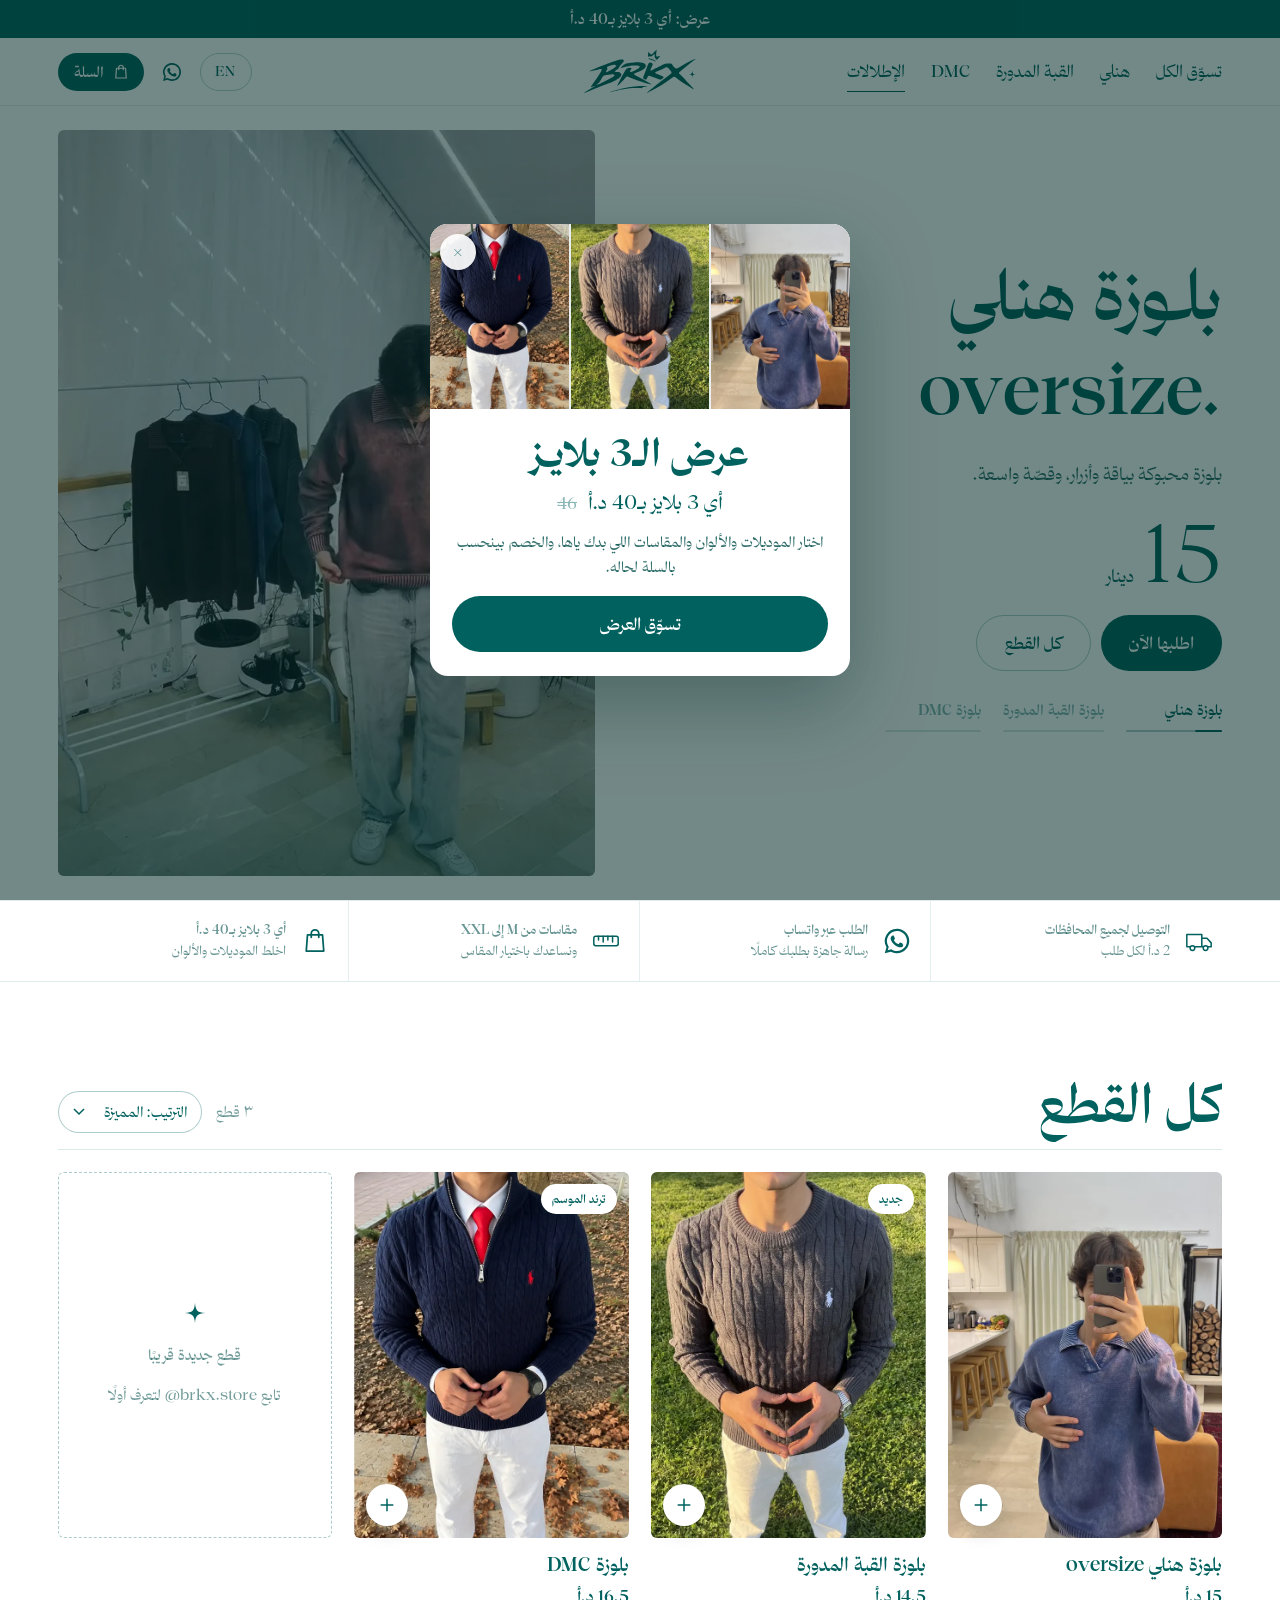
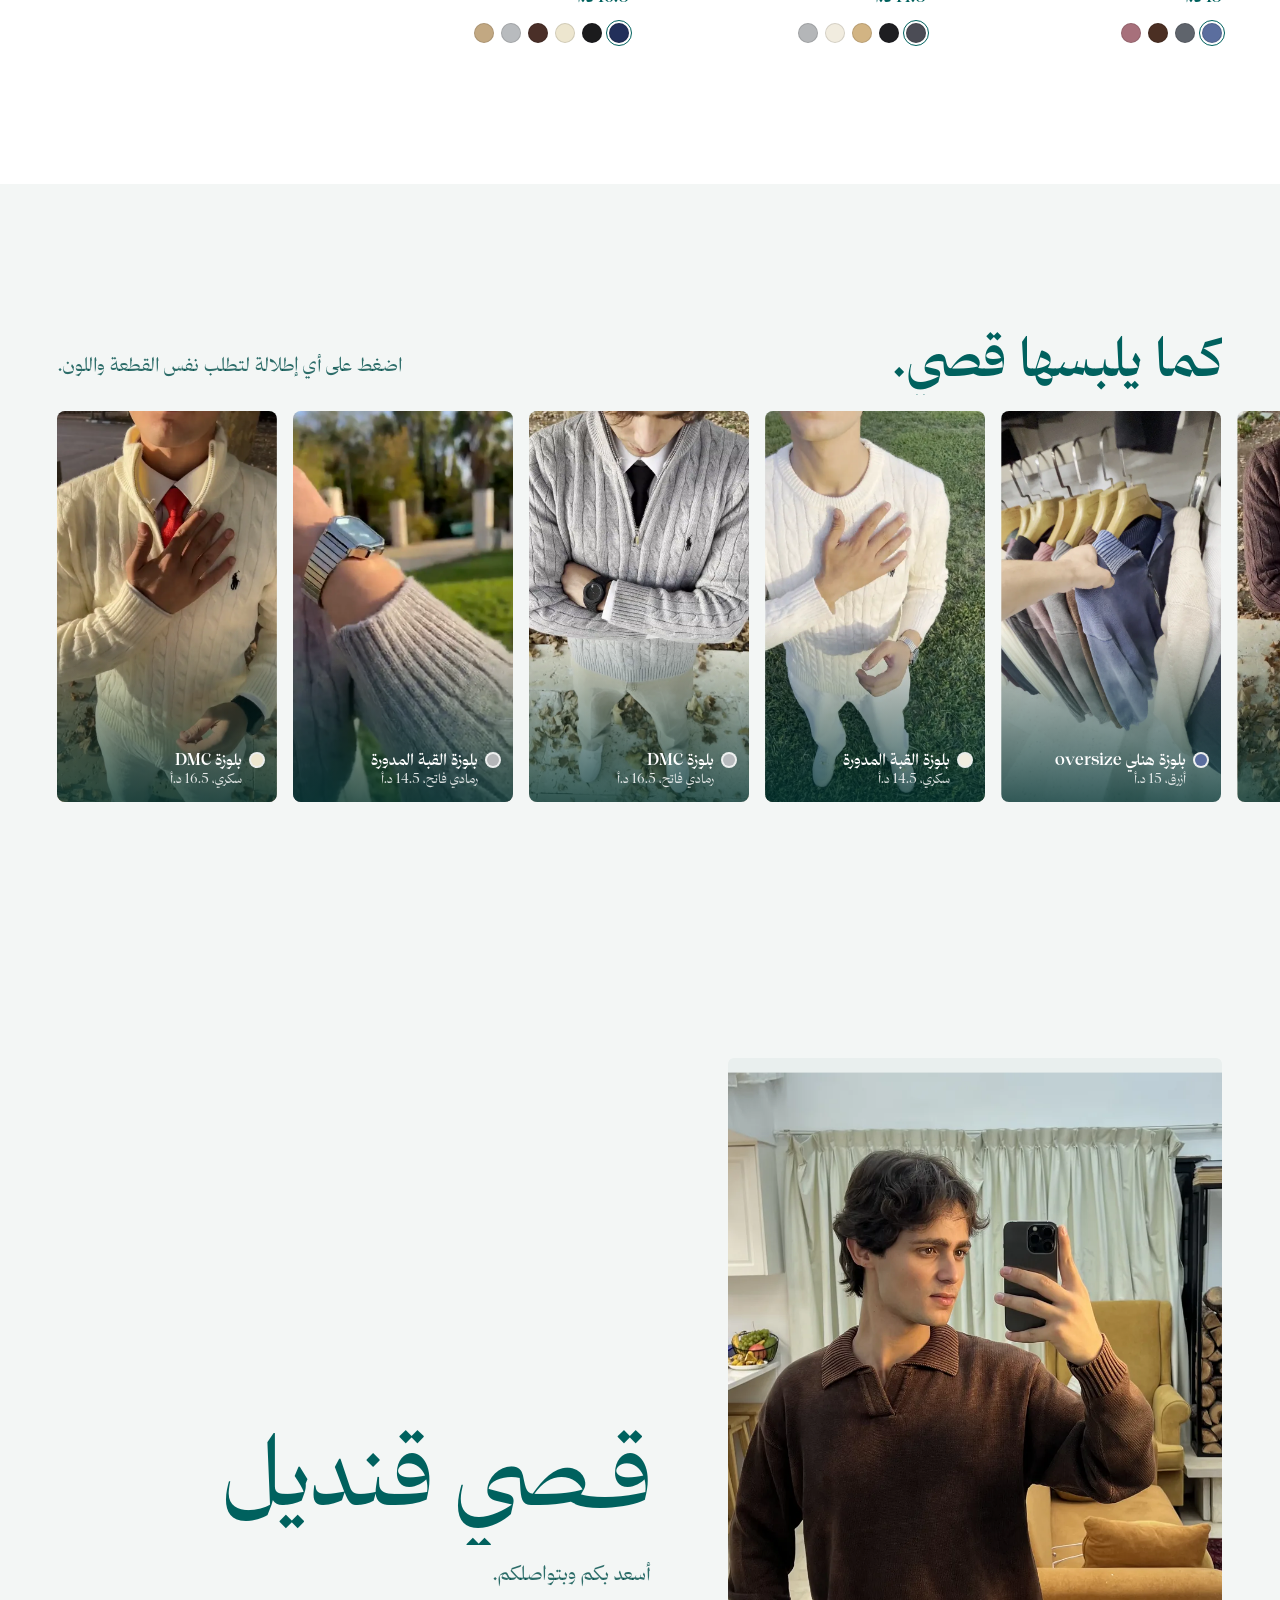
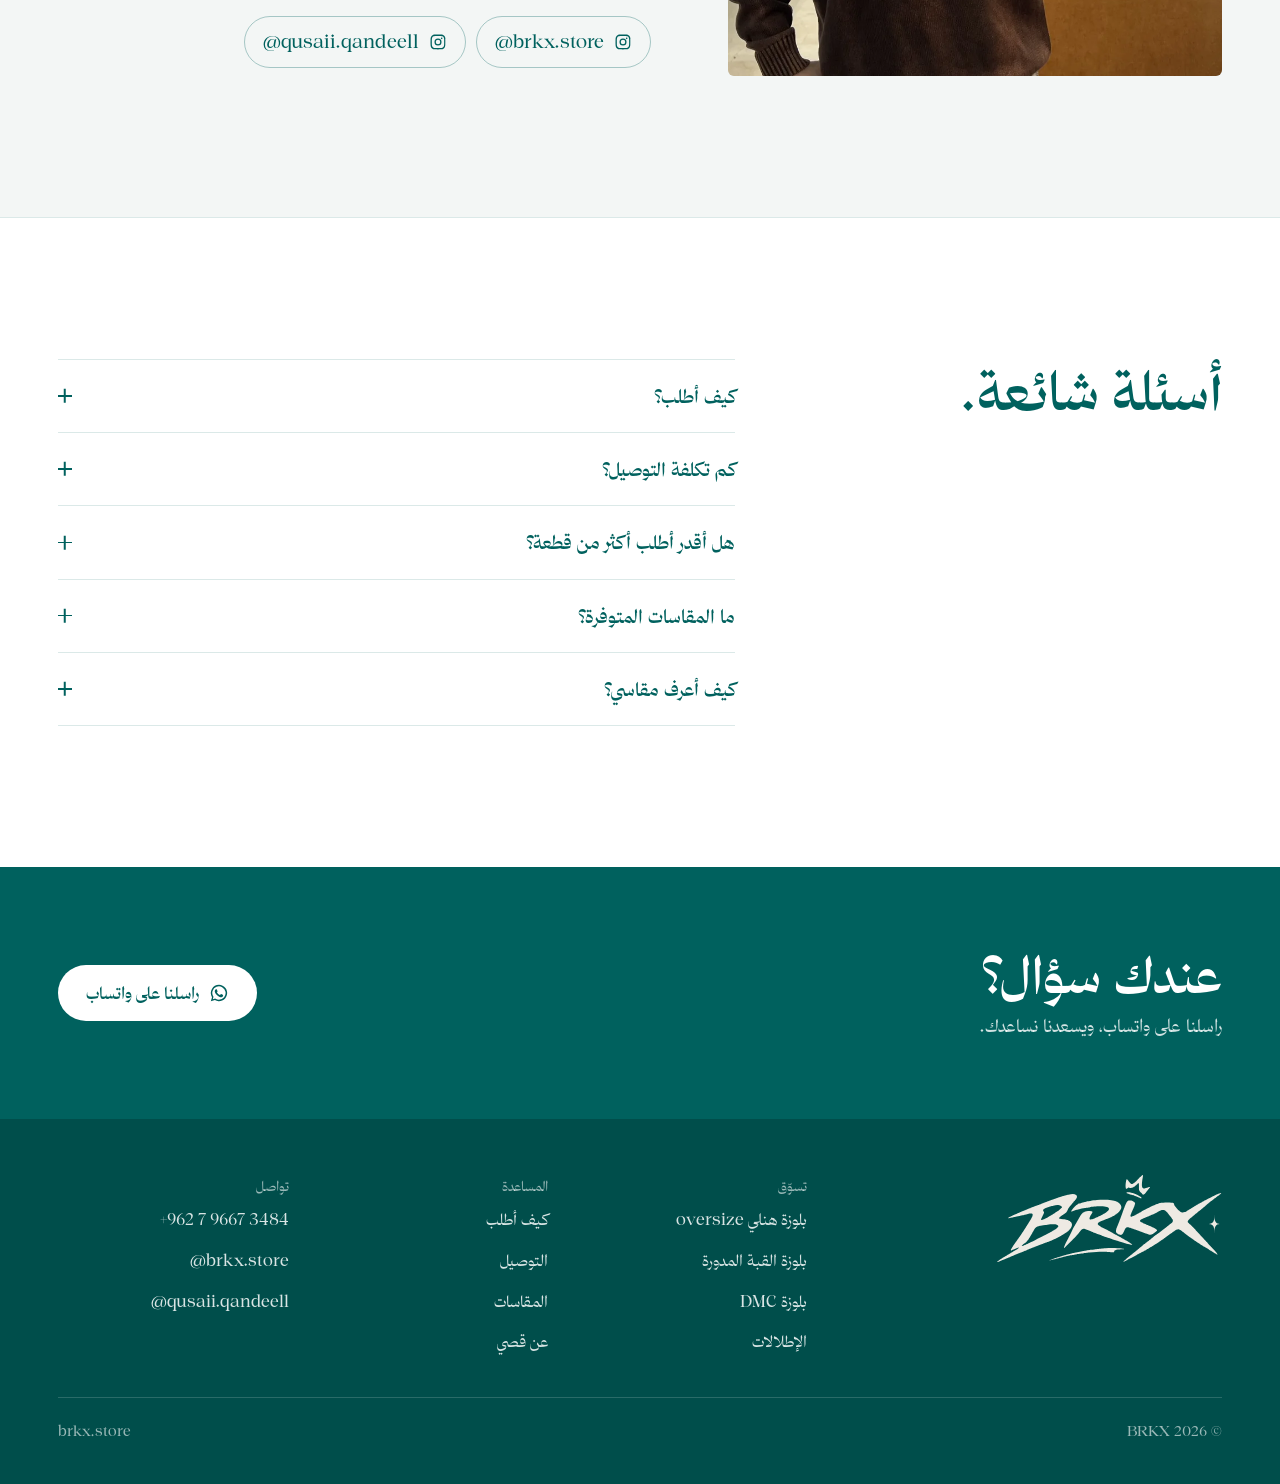
==== index.html @ d5f7d4d4 "Offer: any 3 for 40" ====
<!doctype html>
<html lang="ar" dir="rtl">
<head>
<meta charset="utf-8">
<meta name="viewport" content="width=device-width, initial-scale=1, viewport-fit=cover">
<title>BRKX | بريكس من قصي قنديل</title>
<meta name="description" content="BRKX متجر قصي قنديل في الأردن. بلايز محبوكة مختارة من قصي قنديل: بلوزة هنلي oversize، بلوزة القبة المدورة، وبلوزة DMC. ألوان متعددة ومقاسات من M إلى XXL. التوصيل لجميع محافظات المملكة بدينارين. الطلب عبر واتساب.">
<meta name="theme-color" content="#FFFFFF">
<meta property="og:type" content="website">
<meta property="og:title" content="BRKX by Qusai Qandeel">
<meta property="og:description" content="Knitwear picked by Qusai Qandeel: the oversize Henley, the crew-neck cable knit and the DMC sweater. Sizes M to XXL. Delivery anywhere in Jordan for 2 JOD. Order on WhatsApp.">
<meta property="og:image" content="assets/img/og.jpg">
<meta name="twitter:card" content="summary_large_image">
<link rel="icon" href="assets/img/favicon.svg" type="image/svg+xml">
<link rel="icon" href="favicon.png" type="image/png">
<link rel="apple-touch-icon" href="assets/img/apple-touch-icon.png">
<link rel="preload" href="assets/fonts/thmanyah-serif-display-regular.woff2" as="font" type="font/woff2" crossorigin>
<link rel="preload" href="assets/fonts/thmanyah-serif-display-medium.woff2" as="font" type="font/woff2" crossorigin>
<link rel="stylesheet" href="assets/css/style.css?v=20261114-1">
<script>
  (function () {
    try {
      var l = localStorage.getItem('brkx-lang');
      if (l === 'en') { document.documentElement.lang = 'en'; document.documentElement.dir = 'ltr'; }
    } catch (e) {}
  })();
</script>
</head>
<body>

<a class="skip" href="#main"><span data-l="ar">انتقل إلى المحتوى</span><span data-l="en">Skip to content</span></a>

<div class="announce" aria-live="polite">
  <p class="announce__msg is-active"><span data-l="ar">عرض: أي 3 بلايز بـ40 د.أ</span><span data-l="en">Offer: any 3 pieces for JOD 40</span></p>
  <p class="announce__msg"><span data-l="ar">التوصيل لجميع محافظات المملكة بـ<bdi class="js-deliv-amt">2</bdi> د.أ</span><span data-l="en">Delivery anywhere in Jordan for JOD <bdi class="js-deliv-amt">2</bdi></span></p>
  <p class="announce__msg"><span data-l="ar">اطلب بسهولة عبر واتساب</span><span data-l="en">Order easily on WhatsApp</span></p>
  <p class="announce__msg"><span data-l="ar">جديد: بلوزة القبة المدورة</span><span data-l="en">New: the crew-neck cable knit</span></p>
</div>

<header class="nav" id="nav">
  <div class="nav__inner">
    <div class="nav__start">
      <button class="nav__icon nav__menu" type="button" data-menu aria-label="Menu"><svg class="ico" viewBox="0 0 24 24" aria-hidden="true"><path d="M4 7h16M4 12h16M4 17h10" stroke="currentColor" stroke-width="1.7" stroke-linecap="round"/></svg></button>
      <nav class="nav__links" id="navLinks" aria-label="primary"></nav>
    </div>
    <a class="nav__logo" href="#top" aria-label="BRKX">
      <img class="logo-green" src="assets/img/brkx-logo-green.svg" alt="BRKX" width="1000" height="388">
    </a>
    <div class="nav__end">
      <button class="lang" id="langToggle" type="button" aria-label="Switch language"><span data-l="ar">EN</span><span data-l="en">عربي</span></button>
      <a class="nav__icon nav__wa js-wa" href="https://wa.me/962796673484" data-msg="general" target="_blank" rel="noopener" aria-label="WhatsApp"><svg class="ico" viewBox="0 0 24 24" aria-hidden="true"><use href="#wa"/></svg></a>
      <button class="nav__bag" type="button" data-bag aria-label="Bag"><svg class="ico" viewBox="0 0 24 24" aria-hidden="true"><path d="M6 7h12l1 13H5L6 7Z" fill="none" stroke="currentColor" stroke-width="1.6" stroke-linejoin="round"/><path d="M9 9V6a3 3 0 0 1 6 0v3" fill="none" stroke="currentColor" stroke-width="1.6" stroke-linecap="round"/></svg><span class="nav__baglabel"><span data-l="ar">السلة</span><span data-l="en">Bag</span></span><span class="bag-count" hidden>0</span></button>
    </div>
  </div>
</header>

<main id="main">

  <!-- HERO: slides come from products.js (hero: ...) -->
  <section class="hero" id="top">
    <div class="hero__media"></div>
    <div class="hero__text">
      <h1 class="hero__title"></h1>
      <div class="hero__ledes reveal"></div>
      <div class="hero__price reveal">
        <div class="hero__prices"></div>
      </div>
      <div class="hero__cta reveal">
        <button class="btn btn--solid hero__order" type="button"><span data-l="ar">اطلبها الآن</span><span data-l="en">Order it now</span></button>
        <a class="btn btn--ghost" href="#shop"><span data-l="ar">كل القطع</span><span data-l="en">All pieces</span></a>
      </div>
      <div class="hero__tabs reveal" role="tablist"></div>
    </div>
  </section>

  <!-- SERVICE STRIP -->
  <section class="svc" aria-label="Services">
    <div class="wrap svc__grid">
      <div class="svc__item"><svg class="svc__ico" viewBox="0 0 32 32" aria-hidden="true"><path d="M3 9h16v13H3zM19 13h5.5L29 18v4h-10z" fill="none" stroke="currentColor" stroke-width="1.6" stroke-linejoin="round"/><circle cx="9" cy="23.5" r="2.5" fill="#fff" stroke="currentColor" stroke-width="1.6"/><circle cx="23" cy="23.5" r="2.5" fill="#fff" stroke="currentColor" stroke-width="1.6"/></svg><div><strong><span data-l="ar">التوصيل لجميع المحافظات</span><span data-l="en">Delivery across Jordan</span></strong><span><span data-l="ar"><bdi class="js-deliv-amt">2</bdi> د.أ لكل طلب</span><span data-l="en">JOD <bdi class="js-deliv-amt">2</bdi> per order</span></span></div></div>
      <div class="svc__item"><svg class="svc__ico" viewBox="0 0 24 24" aria-hidden="true"><use href="#wa"/></svg><div><strong><span data-l="ar">الطلب عبر واتساب</span><span data-l="en">Order on WhatsApp</span></strong><span><span data-l="ar">رسالة جاهزة بطلبك كاملًا</span><span data-l="en">Your full order, written for you</span></span></div></div>
      <div class="svc__item"><svg class="svc__ico" viewBox="0 0 32 32" aria-hidden="true"><rect x="3" y="11" width="26" height="10" rx="2" fill="none" stroke="currentColor" stroke-width="1.6"/><path d="M8 11v4M13 11v6M18 11v4M23 11v6" stroke="currentColor" stroke-width="1.6" stroke-linecap="round"/></svg><div><strong><span data-l="ar">مقاسات من M إلى XXL</span><span data-l="en">Sizes M to XXL</span></strong><span><span data-l="ar">ونساعدك باختيار المقاس</span><span data-l="en">With help choosing yours</span></span></div></div>
      <div class="svc__item"><svg class="svc__ico" viewBox="0 0 24 24" aria-hidden="true"><path d="M6 7h12l1 13H5L6 7Z" fill="none" stroke="currentColor" stroke-width="1.4" stroke-linejoin="round"/><path d="M9 9V6a3 3 0 0 1 6 0v3" fill="none" stroke="currentColor" stroke-width="1.4" stroke-linecap="round"/></svg><div><strong><span data-l="ar">أي 3 بلايز بـ<bdi>40</bdi> د.أ</span><span data-l="en">Any 3 for JOD 40</span></strong><span><span data-l="ar">اخلط الموديلات والألوان</span><span data-l="en">Mix styles and colours</span></span></div></div>
    </div>
  </section>

  <!-- SHOP: cards come from products.js -->
  <section class="section shop" id="shop">
    <div class="wrap">
      <header class="shop__bar">
        <h2 class="shop__title reveal" data-split><span data-l="ar">كل القطـع</span><span data-l="en">All pieces</span></h2>
        <div class="shop__tools reveal">
          <span class="shop__count" id="shopCount"></span>
          <label class="sort"><span class="sr"><span data-l="ar">ترتيب</span><span data-l="en">Sort</span></span>
            <select id="shopSort">
              <option value="featured" data-ar="الترتيب: المميزة" data-en="Sort: Featured">الترتيب: المميزة</option>
              <option value="low" data-ar="السعر: من الأقل" data-en="Price: low to high">السعر: من الأقل</option>
              <option value="high" data-ar="السعر: من الأعلى" data-en="Price: high to low">السعر: من الأعلى</option>
            </select>
          </label>
        </div>
      </header>
      <div class="chips" id="shopChips" role="toolbar"></div>
      <div class="shop__grid" id="shopGrid"></div>
    </div>
  </section>

  <!-- LOOKS -->
  <section class="section looks" id="looks">
    <div class="wrap">
      <header class="shop__bar">
        <h2 class="shop__title reveal" data-split><span data-l="ar">كما يلبسها قصي.</span><span data-l="en">As Qusai wears them.</span></h2>
        <p class="shop__lede reveal"><span data-l="ar">اضغط على أي إطلالة لتطلب نفس القطعة واللون.</span><span data-l="en">Tap a look to order the same piece and colour.</span></p>
      </header>
    </div>
    <div class="looks__rail" id="looksRail" tabindex="0" aria-label="Looks"></div>
  </section>

  <!-- ABOUT -->
  <section class="section about" id="qusai">
    <div class="wrap about__grid">
      <figure class="about__portrait reveal-img" data-parallax="0.08">
        <img src="assets/img/qusai-photo.webp" alt="قصي قنديل" loading="lazy" width="1000" height="1250">
      </figure>
      <div class="about__text">
        <h2 class="about__name reveal" data-split>
          <span data-l="ar">قــصي قنديل</span>
          <span data-l="en">Qusai Qandeel</span>
        </h2>
        <div class="about__body reveal">
          <p data-l="ar">أسعد بكم وبتواصلكم.</p>
          <p data-l="en">Always glad to hear from you.</p>
        </div>
        <div class="about__links reveal">
          <a class="about__ig" href="https://instagram.com/brkx.store" target="_blank" rel="noopener"><svg class="ico" viewBox="0 0 24 24" aria-hidden="true"><path d="M12 7.3a4.7 4.7 0 1 0 0 9.4 4.7 4.7 0 0 0 0-9.4Zm0 7.7a3 3 0 1 1 0-6 3 3 0 0 1 0 6Zm6-7.9a1.1 1.1 0 1 1-2.2 0 1.1 1.1 0 0 1 2.2 0ZM21.9 8c-.1-1.6-.4-3-1.6-4.2C19.1 2.6 17.6 2.2 16 2.1c-1.6-.1-6.4-.1-8 0-1.6.1-3 .4-4.2 1.6S2.2 6.4 2.1 8c-.1 1.6-.1 6.4 0 8 .1 1.6.4 3 1.6 4.2 1.2 1.2 2.6 1.5 4.2 1.6 1.6.1 6.4.1 8 0 1.6-.1 3-.4 4.2-1.6 1.2-1.2 1.5-2.6 1.6-4.2.1-1.6.1-6.4 0-8Zm-2.1 9.7a3.3 3.3 0 0 1-1.9 1.9c-1.3.5-4.3.4-5.9.4s-4.6.1-5.9-.4a3.3 3.3 0 0 1-1.9-1.9c-.5-1.3-.4-4.3-.4-5.7s-.1-4.4.4-5.7a3.3 3.3 0 0 1 1.9-1.9c1.3-.5 4.3-.4 5.9-.4s4.6-.1 5.9.4a3.3 3.3 0 0 1 1.9 1.9c.5 1.3.4 4.3.4 5.7s.1 4.4-.4 5.7Z"/></svg><span dir="ltr">@brkx.store</span></a>
          <a class="about__ig" href="https://instagram.com/qusaii.qandeell" target="_blank" rel="noopener"><svg class="ico" viewBox="0 0 24 24" aria-hidden="true"><path d="M12 7.3a4.7 4.7 0 1 0 0 9.4 4.7 4.7 0 0 0 0-9.4Zm0 7.7a3 3 0 1 1 0-6 3 3 0 0 1 0 6Zm6-7.9a1.1 1.1 0 1 1-2.2 0 1.1 1.1 0 0 1 2.2 0ZM21.9 8c-.1-1.6-.4-3-1.6-4.2C19.1 2.6 17.6 2.2 16 2.1c-1.6-.1-6.4-.1-8 0-1.6.1-3 .4-4.2 1.6S2.2 6.4 2.1 8c-.1 1.6-.1 6.4 0 8 .1 1.6.4 3 1.6 4.2 1.2 1.2 2.6 1.5 4.2 1.6 1.6.1 6.4.1 8 0 1.6-.1 3-.4 4.2-1.6 1.2-1.2 1.5-2.6 1.6-4.2.1-1.6.1-6.4 0-8Zm-2.1 9.7a3.3 3.3 0 0 1-1.9 1.9c-1.3.5-4.3.4-5.9.4s-4.6.1-5.9-.4a3.3 3.3 0 0 1-1.9-1.9c-.5-1.3-.4-4.3-.4-5.7s-.1-4.4.4-5.7a3.3 3.3 0 0 1 1.9-1.9c1.3-.5 4.3-.4 5.9-.4s4.6-.1 5.9.4a3.3 3.3 0 0 1 1.9 1.9c.5 1.3.4 4.3.4 5.7s.1 4.4-.4 5.7Z"/></svg><span dir="ltr">@qusaii.qandeell</span></a>
        </div>
      </div>
    </div>
  </section>

  <!-- FAQ -->
  <section class="section faq" id="faq">
    <div class="wrap faq__grid">
      <h2 class="shop__title reveal" data-split><span data-l="ar">أسئلة شائـعة.</span><span data-l="en">Questions.</span></h2>
      <div class="faq__list">
          <details class="faq__item reveal"><summary><span data-l="ar">كيف أطلب؟</span><span data-l="en">How do I order?</span><i aria-hidden="true"></i></summary><div class="faq__a"><p><span data-l="ar">اختر القطعة واللون والمقاس وأضفها للسلة، ثم اضغط "أرسل الطلب عبر واتساب". تنفتح محادثة واتساب برسالة جاهزة فيها طلبك كاملًا مع المجموع.</span><span data-l="en">Pick the piece, colour and size and add it to your bag, then tap "Send order on WhatsApp". A chat opens with your full order and total already written.</span></p></div></details>
          <details class="faq__item reveal"><summary><span data-l="ar">كم تكلفة التوصيل؟</span><span data-l="en">How much is delivery?</span><i aria-hidden="true"></i></summary><div class="faq__a"><p><span data-l="ar"><bdi class="js-deliv-amt">2</bdi> د.أ لكل طلب، لجميع محافظات المملكة.</span><span data-l="en">JOD <bdi class="js-deliv-amt">2</bdi> per order, anywhere in Jordan.</span></p></div></details>
          <details class="faq__item reveal"><summary><span data-l="ar">هل أقدر أطلب أكثر من قطعة؟</span><span data-l="en">Can I order more than one piece?</span><i aria-hidden="true"></i></summary><div class="faq__a"><p><span data-l="ar">أكيد، وأي 3 بلايز بـ<bdi>40</bdi> د.أ. أضف القطع للسلة وأرسلها برسالة واحدة، والخصم بينحسب لحاله، والتوصيل <bdi class="js-deliv-amt">2</bdi> د.أ للطلب كله.</span><span data-l="en">Yes, and any 3 pieces are JOD 40. Add everything to your bag and send it as one order. The discount applies automatically, with one delivery fee of JOD <bdi class="js-deliv-amt">2</bdi>.</span></p></div></details>
          <details class="faq__item reveal"><summary><span data-l="ar">ما المقاسات المتوفرة؟</span><span data-l="en">Which sizes are available?</span><i aria-hidden="true"></i></summary><div class="faq__a"><p><span data-l="ar">M و L و XL و XXL.</span><span data-l="en">M, L, XL and XXL.</span></p></div></details>
          <details class="faq__item reveal"><summary><span data-l="ar">كيف أعرف مقاسي؟</span><span data-l="en">How do I find my size?</span><i aria-hidden="true"></i></summary><div class="faq__a"><p><span data-l="ar">أرسل طولك ووزنك على واتساب ونساعدك تختار المقاس المناسب.</span><span data-l="en">Send your height and weight on WhatsApp and we will help you choose.</span></p></div></details>
      </div>
    </div>
  </section>

  <!-- HELP BAND -->
  <section class="help on-green">
    <div class="wrap help__inner">
      <div>
        <h2 class="help__title reveal"><span data-l="ar">عندك سؤال؟</span><span data-l="en">Got a question?</span></h2>
        <p class="help__sub reveal"><span data-l="ar">راسلنا على واتساب، ويسعدنا نساعدك.</span><span data-l="en">Message us on WhatsApp, happy to help.</span></p>
      </div>
      <a class="btn btn--light js-wa reveal" href="https://wa.me/962796673484" data-msg="general" target="_blank" rel="noopener"><svg class="ico" viewBox="0 0 24 24" aria-hidden="true"><use href="#wa"/></svg><span data-l="ar">راسلنا على واتساب</span><span data-l="en">Message on WhatsApp</span></a>
    </div>
  </section>
</main>

<footer class="foot on-green">
  <div class="wrap foot__inner">
    <div class="foot__brand">
      <img class="foot__logo" src="assets/img/brkx-logo-light.svg" alt="BRKX" width="1000" height="388" loading="lazy">
    </div>
    <div class="foot__cols">
      <div>
        <p class="foot__label"><span data-l="ar">تسوّق</span><span data-l="en">Shop</span></p>
        <ul class="foot__list" id="footShop"></ul>
      </div>
      <div>
        <p class="foot__label"><span data-l="ar">المساعدة</span><span data-l="en">Help</span></p>
        <ul class="foot__list">
          <li><a href="#faq"><span data-l="ar">كيف أطلب</span><span data-l="en">How to order</span></a></li>
          <li><a href="#faq"><span data-l="ar">التوصيل</span><span data-l="en">Delivery</span></a></li>
          <li><a href="#faq"><span data-l="ar">المقاسات</span><span data-l="en">Sizing</span></a></li>
          <li><a href="#qusai"><span data-l="ar">عن قصي</span><span data-l="en">About Qusai</span></a></li>
        </ul>
      </div>
      <div>
        <p class="foot__label"><span data-l="ar">تواصل</span><span data-l="en">Contact</span></p>
        <ul class="foot__list">
          <li><a class="js-wa" href="https://wa.me/962796673484" data-msg="general" target="_blank" rel="noopener" dir="ltr">+962 7 9667 3484</a></li>
          <li><a href="https://instagram.com/brkx.store" target="_blank" rel="noopener" dir="ltr">@brkx.store</a></li>
          <li><a href="https://instagram.com/qusaii.qandeell" target="_blank" rel="noopener" dir="ltr">@qusaii.qandeell</a></li>
        </ul>
      </div>
    </div>
    <div class="foot__base">
      <span>&copy; 2026 BRKX</span>
      <span dir="ltr">brkx.store</span>
    </div>
  </div>
</footer>

<!-- Mobile bar -->
<div class="dock" id="dock">
  <div class="dock__text"></div>
  <button class="btn btn--solid btn--sm dock__btn" type="button"></button>
</div>

<!-- Menu (mobile) -->
<div class="sheet sheet--menu" id="menuSheet" role="dialog" aria-modal="true" aria-label="Menu" hidden>
  <div class="sheet__scrim" data-close></div>
  <div class="sheet__panel">
    <header class="bag__head">
      <img class="menu__logo" src="assets/img/brkx-logo-green.svg" alt="BRKX" width="1000" height="388">
      <button class="sheet__close" type="button" data-close aria-label="Close"><svg class="ico" viewBox="0 0 24 24" aria-hidden="true"><path d="M6 6l12 12M18 6 6 18" stroke="currentColor" stroke-width="1.8" stroke-linecap="round"/></svg></button>
    </header>
    <div class="menu__body" id="menuBody"></div>
  </div>
</div>

<!-- Product panel -->
<div class="sheet sheet--product" id="productSheet" role="dialog" aria-modal="true" aria-labelledby="psTitle" hidden>
  <div class="sheet__scrim" data-close></div>
  <div class="sheet__panel">
    <button class="sheet__close" type="button" data-close aria-label="Close"><svg class="ico" viewBox="0 0 24 24" aria-hidden="true"><path d="M6 6l12 12M18 6 6 18" stroke="currentColor" stroke-width="1.8" stroke-linecap="round"/></svg></button>
    <div class="ps__body"></div>
  </div>
</div>

<!-- Bag -->
<div class="sheet sheet--bag" id="bagSheet" role="dialog" aria-modal="true" aria-labelledby="bagTitle" hidden>
  <div class="sheet__scrim" data-close></div>
  <div class="sheet__panel">
    <header class="bag__head">
      <h2 id="bagTitle"><span data-l="ar">السلة</span><span data-l="en">Your bag</span></h2>
      <span class="bag__added"><span data-l="ar">تمت الإضافة</span><span data-l="en">Added</span></span>
      <button class="sheet__close" type="button" data-close aria-label="Close"><svg class="ico" viewBox="0 0 24 24" aria-hidden="true"><path d="M6 6l12 12M18 6 6 18" stroke="currentColor" stroke-width="1.8" stroke-linecap="round"/></svg></button>
    </header>
    <div class="bag__body"></div>
  </div>
</div>

<div class="toast" id="toast" role="status" aria-live="polite"></div>

<svg width="0" height="0" style="position:absolute" aria-hidden="true">
  <symbol id="spark" viewBox="0 0 64 64"><path d="M32 2 C33.6 25 39 30.4 62 32 C39 33.6 33.6 39 32 62 C30.4 39 25 33.6 2 32 C25 30.4 30.4 25 32 2Z"/></symbol>
  <symbol id="wa" viewBox="0 0 24 24"><path d="M12 2.2A9.8 9.8 0 0 0 3.6 17l-1.4 4.8 4.9-1.3A9.8 9.8 0 1 0 12 2.2Zm0 17.8c-1.5 0-3-.4-4.2-1.2l-.3-.2-2.9.8.8-2.8-.2-.3A8 8 0 1 1 12 20Zm4.4-6c-.2-.1-1.4-.7-1.7-.8-.2-.1-.4-.1-.5.1l-.8 1c-.1.2-.3.2-.5.1a6.6 6.6 0 0 1-3.3-2.9c-.2-.4.2-.4.7-1.3.1-.2 0-.3 0-.4l-.8-1.8c-.2-.5-.4-.4-.5-.4h-.5a.9.9 0 0 0-.7.3 2.8 2.8 0 0 0-.9 2.1c0 1.2.9 2.4 1 2.6.1.2 1.8 2.7 4.3 3.8 1.6.7 2.2.7 3 .6.5-.1 1.4-.6 1.6-1.1.2-.6.2-1 .1-1.1l-.5-.3Z"/></symbol>

  <symbol id="truck" viewBox="0 0 32 32"><path d="M3 9h16v13H3zM19 13h5.5L29 18v4h-10z" fill="none" stroke="currentColor" stroke-width="1.8" stroke-linejoin="round"/><circle cx="9" cy="23.5" r="2.5" fill="none" stroke="currentColor" stroke-width="1.8"/><circle cx="23" cy="23.5" r="2.5" fill="none" stroke="currentColor" stroke-width="1.8"/></symbol>
</svg>

<script src="assets/js/products.js?v=20261114-1" defer></script>
<script src="assets/js/store.js?v=20261114-1" defer></script>
<script src="assets/js/main.js?v=20261114-1" defer></script>
</body>
</html>
---- assets/css/style.css ----
/* BRKX by Qusai Qandeel */

@font-face { font-family: "Thmanyah"; src: url("../fonts/thmanyah-serif-display-light.woff2") format("woff2"); font-weight: 300; font-display: swap; }
@font-face { font-family: "Thmanyah"; src: url("../fonts/thmanyah-serif-display-regular.woff2") format("woff2"); font-weight: 400; font-display: swap; }
@font-face { font-family: "Thmanyah"; src: url("../fonts/thmanyah-serif-display-medium.woff2") format("woff2"); font-weight: 500; font-display: swap; }
@font-face { font-family: "Thmanyah"; src: url("../fonts/thmanyah-serif-display-bold.woff2") format("woff2"); font-weight: 700; font-display: swap; }

:root {
  --green: #00615E;          /* brand: the logo's fabric */
  --green-deep: #004E4B;
  --green-ink: #003D3B;
  --white: #FFFFFF;

  /* surface tokens (light by default) */
  --bg: #FFFFFF;
  --bg-2: #F3F6F5;
  --ink: #00615E;
  --ink-2: rgba(0, 78, 75, .82);
  --muted: rgba(0, 78, 75, .55);
  --line: rgba(0, 97, 94, .14);
  --line-strong: rgba(0, 97, 94, .32);
  --shade: #E9EFEE;

  --gutter: clamp(16px, 4.5vw, 64px);
  --max: 1440px;
  --ease: cubic-bezier(.2, .7, .1, 1);
  --ease-io: cubic-bezier(.76, 0, .24, 1);
  --nav-h: 72px;
}

/* green surfaces flip the tokens */
.on-green {
  --bg: #00615E;
  --bg-2: #004E4B;
  --ink: #FFFFFF;
  --ink-2: rgba(255, 255, 255, .82);
  --muted: rgba(255, 255, 255, .6);
  --line: rgba(255, 255, 255, .16);
  --line-strong: rgba(255, 255, 255, .4);
  --shade: #0A4A47;
  background: var(--bg);
  color: var(--ink);
}

*, *::before, *::after { box-sizing: border-box; }
html { -webkit-text-size-adjust: 100%; scroll-behavior: smooth; scroll-padding-top: var(--nav-h); background: #fff; }
body {
  margin: 0;
  background: var(--bg);
  color: var(--ink);
  font-family: "Thmanyah", "Times New Roman", serif;
  font-weight: 400;
  font-size: 18px;
  line-height: 1.7;
  text-rendering: optimizeLegibility;
  -webkit-font-smoothing: antialiased;
  overflow-x: hidden;
}
html[lang="en"] body { line-height: 1.6; }
html.is-locked body { overflow: hidden; }
.is-locked .dock { transform: translateY(160%); }


img, video { display: block; max-width: 100%; height: auto; }
a { color: inherit; text-decoration: none; }
button { font: inherit; color: inherit; background: none; border: 0; padding: 0; cursor: pointer; }
p { margin: 0; }
h1, h2, h3 { margin: 0; font-weight: 400; }
ol { list-style: none; margin: 0; padding: 0; }
figure { margin: 0; }

html[lang="ar"] [data-l="en"],
html[lang="en"] [data-l="ar"] { display: none !important; }

::selection { background: var(--ink); color: var(--bg); }
:focus-visible { outline: 1.5px solid currentColor; outline-offset: 4px; }

.skip { position: absolute; inset-inline-start: 12px; top: -60px; z-index: 300; background: var(--ink); color: var(--bg); padding: 10px 16px; }
.skip:focus { top: 12px; }

.wrap { width: 100%; max-width: var(--max); margin-inline: auto; padding-inline: var(--gutter); }
.ico { width: 18px; height: 18px; fill: currentColor; flex: none; }
.spark { width: 14px; height: 14px; fill: currentColor; flex: none; }

/* ---------- loader ---------- */
.loader {
  position: fixed; inset: 0; z-index: 400;
  background: var(--green);
  display: grid; place-content: center; justify-items: center; gap: 22px;
  transition: clip-path 1.1s var(--ease-io);
  clip-path: inset(0 0 0 0);
}
.loader__logo { width: min(58vw, 340px); clip-path: inset(0 100% 0 0); animation: wipe 1.15s var(--ease-io) .15s forwards; }
html[dir="rtl"] .loader__logo { clip-path: inset(0 0 0 100%); }
.loader__logo img { width: 100%; height: auto; }
.loader__sub { font-size: 15px; color: rgba(255,255,255,.65); opacity: 0; animation: fade .8s var(--ease) .8s forwards; }
html[lang="en"] .loader__sub { letter-spacing: .14em; text-transform: uppercase; font-size: 12px; }
.loader.is-out { clip-path: inset(0 0 100% 0); }
.loader.is-gone { display: none; }
@keyframes wipe { to { clip-path: inset(0 0 0 0); } }
@keyframes fade { to { opacity: 1; } }

/* ---------- cursor ---------- */
.cursor { display: none; }
@media (hover: hover) and (pointer: fine) {
  .has-cursor, .has-cursor a, .has-cursor button { cursor: none; }
  .cursor {
    display: grid; place-items: center;
    position: fixed; top: 0; left: 0; z-index: 350;
    width: 12px; height: 12px; margin: -6px 0 0 -6px;
    border-radius: 50%;
    background: var(--green);
    pointer-events: none;
    mix-blend-mode: normal;
    transition: width .45s var(--ease), height .45s var(--ease), margin .45s var(--ease), opacity .3s;
    will-change: transform;
  }
  .cursor.is-link { width: 54px; height: 54px; margin: -27px 0 0 -27px; background: rgba(0,97,94,.14); }
  .cursor.is-label { width: 104px; height: 104px; margin: -52px 0 0 -52px; mix-blend-mode: normal; }
  .cursor.is-hidden { opacity: 0; }
  .cursor__label { font-size: 14px; color: #fff; opacity: 0; transition: opacity .25s; text-align: center; line-height: 1.2; padding: 6px; }
  .cursor.is-label .cursor__label { opacity: 1; }
}

/* ---------- type helpers ---------- */
.eyebrow { display: flex; align-items: center; gap: 18px; font-size: 13px; letter-spacing: .14em; text-transform: uppercase; color: var(--muted); }
html[lang="ar"] .eyebrow { letter-spacing: 0; font-size: 15px; }
.eyebrow > span:first-child:not([data-l]) { font-variant-numeric: tabular-nums; color: var(--ink-2); }

.sec-head { display: grid; gap: 22px; margin-block-end: clamp(40px, 6vw, 80px); max-width: 760px; }
.sec-head--row { max-width: none; grid-template-columns: 1fr; align-items: end; }
@media (min-width: 900px) { .sec-head--row { grid-template-columns: 1.2fr 1fr; } }
@media (min-width: 1100px) { .sec-head--split { max-width: none; grid-template-columns: 1fr 1fr; column-gap: 64px; align-items: end; } .sec-head--split .eyebrow { grid-column: 1 / -1; } .sec-head--split .sec-lede { padding-bottom: 14px; } }

.sec-title { font-size: clamp(42px, 6.4vw, 96px); line-height: 1.04; font-weight: 400; letter-spacing: -.015em; }
html[lang="ar"] .sec-title { line-height: 1.25; letter-spacing: 0; font-weight: 500; }
.sec-title--sm { font-size: clamp(36px, 4.4vw, 64px); }
.sec-lede { font-size: clamp(18px, 1.6vw, 21px); color: var(--ink-2); max-width: 52ch; }

/* split words */
.w { display: inline-block; overflow: hidden; vertical-align: top; padding-block: .16em; margin-block: -.16em; }
.w > span { display: inline-block; transform: translateY(115%); transition: transform 1.1s var(--ease); transition-delay: calc(var(--i, 0) * 70ms); }
.is-in .w > span { transform: none; }
.is-split.reveal { opacity: 1; transform: none; }

/* ---------- buttons ---------- */
.btn {
  --h: 56px;
  position: relative; overflow: hidden; isolation: isolate;
  display: inline-flex; align-items: center; justify-content: center; gap: 10px;
  height: var(--h); padding-inline: 28px;
  font-size: 16px; letter-spacing: .02em;
  border-radius: 999px;
  transition: color .45s var(--ease), border-color .45s var(--ease), transform .45s var(--ease);
  white-space: nowrap;
  will-change: transform;
}
html[lang="ar"] .btn { font-size: 17px; font-weight: 500; letter-spacing: 0; }
.btn::before { content: ""; position: absolute; inset: 0; z-index: -1; border-radius: inherit; transform: translateY(101%); transition: transform .55s var(--ease); }
.btn:hover::before { transform: none; }
.btn--solid { background: var(--ink); color: var(--bg); }
.btn--solid::before { background: var(--green-ink); }
.on-green .btn--solid::before, .hero-dark .btn--solid::before { background: #E6EEED; }
.btn--ghost { border: 1px solid var(--line-strong); color: var(--ink); }
.btn--ghost::before { background: var(--ink); }
.btn--ghost:hover { color: var(--bg); border-color: var(--ink); }
.btn--line { width: 100%; --h: 50px; border: 1px solid var(--line-strong); }
.btn--line::before { background: var(--ink); }
.btn--line:hover { color: var(--bg); border-color: var(--ink); }
.btn--light { background: #fff; color: var(--green); }
.btn--light::before { background: #E6EEED; }
.btn--ghost-light { border: 1px solid rgba(255,255,255,.4); color: #fff; }
.btn--ghost-light::before { background: #fff; }
.btn--ghost-light:hover { color: var(--green); border-color: #fff; }
.btn--sm { --h: 44px; padding-inline: 22px; }

.link-u { display: inline-flex; font-size: 17px; background: linear-gradient(currentColor, currentColor) no-repeat 0 100% / 100% 1px; padding-bottom: 4px; transition: background-size .5s var(--ease); }
.link-u:hover { background-size: 0 1px; background-position: 100% 100%; }

/* ---------- nav ---------- */
.nav {
  position: fixed; inset-inline: 0; top: 0; z-index: 50;
  height: var(--nav-h);
  color: var(--ink);
  transition: background .4s var(--ease), border-color .4s var(--ease), transform .55s var(--ease);
  border-bottom: 1px solid transparent;
}
.nav__inner { height: 100%; max-width: var(--max); margin-inline: auto; padding-inline: var(--gutter); display: flex; align-items: center; justify-content: space-between; gap: 24px; }
.nav__logo { display: block; width: 92px; flex: none; transition: transform .5s var(--ease); }
.nav__logo:hover { transform: rotate(-3deg) scale(1.04); }
.nav__logo { position: relative; }
.nav__logo img { width: 100%; height: auto; transition: opacity .4s var(--ease); }
.nav__logo .logo-light { position: absolute; inset: 0; opacity: 0; }
.nav.is-dark .logo-light { opacity: 1; }
.nav.is-dark .logo-green { opacity: 0; }
.nav.is-dark { --ink: #fff; --bg: #00615E; --line-strong: rgba(255,255,255,.45); }
.nav__links { display: none; gap: 34px; font-size: 15px; }
html[lang="ar"] .nav__links { font-size: 17px; }
.nav__links a { position: relative; padding-block: 6px; opacity: .85; transition: opacity .3s; }
.nav__links a:hover, .nav__links a.is-current { opacity: 1; }
.nav__links a::after { content: ""; position: absolute; inset-inline: 0; bottom: 0; height: 1px; background: currentColor; transform: scaleX(0); transform-origin: right; transition: transform .45s var(--ease); }
html[dir="ltr"] .nav__links a::after { transform-origin: left; }
.nav__links a:hover::after, .nav__links a.is-current::after { transform: scaleX(1); }
.nav__end { display: flex; align-items: center; gap: 10px; }
.lang { height: 38px; min-width: 52px; padding-inline: 12px; border-radius: 999px; border: 1px solid var(--line-strong); font-size: 14px; letter-spacing: .06em; transition: background .3s, color .3s; }
.lang [data-l="en"] { font-size: 15px; letter-spacing: 0; }
.lang:hover { background: var(--ink); color: var(--bg); }
.nav__order { height: 38px; padding-inline: 18px; border-radius: 999px; display: inline-flex; align-items: center; background: var(--ink); color: var(--bg); font-size: 15px; }
html[lang="ar"] .nav__order { font-weight: 500; }
.nav.is-solid { background: rgba(255, 255, 255, .86); -webkit-backdrop-filter: blur(16px) saturate(1.2); backdrop-filter: blur(16px) saturate(1.2); border-bottom-color: var(--line); }
.nav.is-hidden { transform: translateY(-100%); }
@media (min-width: 1000px) { .nav__links { display: flex; } .nav__logo { width: 104px; } }

/* ---------- hero ---------- */
.hero { position: relative; min-height: 100svh; overflow: hidden; display: flex; align-items: flex-end; background: var(--green-ink); --ink: #fff; --bg: #00615E; --ink-2: rgba(255,255,255,.85); --muted: rgba(255,255,255,.65); --line-strong: rgba(255,255,255,.45); color: var(--ink); }
.hero__media { position: absolute; inset: 0; overflow: hidden; }
.hero__video { width: 100%; height: 100%; object-fit: cover; transform: scale(1.12); transition: transform 2.2s var(--ease); }
.is-loaded .hero__video { transform: scale(1); }
.hero__media::after { content: ""; position: absolute; inset: 0; background: linear-gradient(180deg, rgba(0,61,59,.55) 0%, rgba(0,61,59,0) 20%, rgba(0,61,59,0) 34%, rgba(0,78,75,.84) 62%, rgba(0,78,75,.97) 100%); }
.hero__caption { display: none; position: absolute; z-index: 2; font-size: 13px; letter-spacing: .08em; text-transform: uppercase; }
html[lang="ar"] .hero__caption { letter-spacing: 0; font-size: 14px; }

.hero__text { position: relative; z-index: 2; width: 100%; padding: 0 var(--gutter) calc(48px + env(safe-area-inset-bottom)); display: grid; gap: 22px; }
.hero__title { font-size: clamp(44px, 11.5vw, 120px); line-height: 1.02; letter-spacing: -.02em; font-weight: 400; }
html[lang="ar"] .hero__title { line-height: 1.26; letter-spacing: 0; font-weight: 500; }
.hero__title .line { display: block; overflow: hidden; padding-block: .06em; margin-block: -.06em; }
html[lang="ar"] .hero__title .line { padding-block: .12em .22em; margin-block: -.12em -.22em; }
.hero__title .line > span { display: inline-block; transform: translateY(110%); transition: transform .55s var(--ease-io); }
.is-loaded .hero__title .ht.is-active .line > span { transform: none; transition: transform 1.2s var(--ease) .35s; }
.is-loaded .hero__title .ht.is-active .line:nth-child(2) > span { transition-delay: .5s; }
.hero .reveal { transition-delay: .5s; }

.hero__lede { font-size: clamp(17px, 1.5vw, 20px); max-width: 44ch; color: var(--ink-2); }
.hero__price { display: flex; align-items: center; gap: 14px; }
.price { font-size: clamp(56px, 7vw, 88px); line-height: .9; font-weight: 300; }
.price__unit { font-size: 16px; line-height: 1.35; }
.hero__price { flex-wrap: wrap; row-gap: 16px; }
.offer {
  display: inline-flex; align-items: center; gap: 10px;
  margin-inline-start: 10px;
  padding: 10px 16px; border-radius: 999px;
  background: var(--ink); color: var(--bg);
  font-size: 15px; line-height: 1.3;
  animation: offer-pulse 2.8s var(--ease) infinite;
}
html[lang="ar"] .offer { font-weight: 500; }
.offer .spark { width: 12px; height: 12px; animation: spin 6s linear infinite; }
@keyframes offer-pulse { 0%, 100% { box-shadow: 0 0 0 0 rgba(0,97,94,.35); } 50% { box-shadow: 0 0 0 8px rgba(0,97,94,0); } }
@media (max-width: 599px) { .offer { margin-inline-start: 0; font-size: 14px; padding: 8px 14px; } }
@media (prefers-reduced-motion: reduce) { .offer, .offer .spark { animation: none; } }
.price__unit em { font-style: normal; color: var(--muted); font-size: 14px; }
.hero__cta { display: flex; flex-wrap: wrap; gap: 10px; }
@media (max-width: 599px) {
  .hero__cta .btn { flex: 1 1 auto; padding-inline: 18px; }
  .hero__cta .btn--ghost { flex: 0 1 auto; }
}

@media (min-width: 1000px) {
  .hero { background: #fff; align-items: stretch; min-height: max(100svh, 760px); --ink: #00615E; --bg: #fff; --ink-2: rgba(0,78,75,.82); --muted: rgba(0,78,75,.55); --line-strong: rgba(0,97,94,.32); }
  .hero__media { position: relative; inset: auto; order: 2; flex: 0 0 42%; margin: calc(var(--nav-h) + 18px) var(--gutter) 28px 0; border-radius: 6px; max-height: calc(100svh - var(--nav-h) - 46px); min-height: 640px; transform-origin: center top; }
  html[dir="rtl"] .hero__media { margin: calc(var(--nav-h) + 18px) 0 28px var(--gutter); }
  .hero__media::after { background: linear-gradient(180deg, rgba(0,61,59,0) 70%, rgba(0,61,59,.45)); }
  .hero__caption { display: block; bottom: 22px; inset-inline-start: 22px; }
  .hero__text { order: 1; flex: 1; align-content: end; padding: calc(var(--nav-h) + 40px) var(--gutter) 96px; gap: 26px; }
  .hero__title { font-size: clamp(58px, 5.4vw, 98px); }
  html[lang="en"] .hero__title { font-size: clamp(52px, 4.7vw, 86px); }
  .hero__title .line { white-space: nowrap; }
}

/* ---------- ticker ---------- */
.ticker { background: var(--green); color: #fff; overflow: hidden; padding-block: 18px; }
.ticker__track { display: flex; width: max-content; will-change: transform; }
.ticker__group { display: flex; align-items: center; gap: 36px; padding-inline-end: 36px; font-size: 19px; white-space: nowrap; }
html[lang="ar"] .ticker__group { font-weight: 500; }
html[lang="en"] .ticker__group { font-size: 15px; letter-spacing: .12em; text-transform: uppercase; }
.ticker .spark { width: 12px; height: 12px; }

/* ---------- sections ---------- */
.section { padding-block: clamp(84px, 11vw, 168px); }

/* image curtain */
.reveal-img { clip-path: inset(100% 0 0 0); transition: clip-path 1.3s var(--ease-io); }
.reveal-img img, .reveal-img video { transform: scale(1.18); transition: transform 1.8s var(--ease); }
.reveal-img.is-in { clip-path: inset(0 0 0 0); }
.reveal-img.is-in img, .reveal-img.is-in video { transform: scale(1); }

/* collection */
.collection { background: var(--bg); }
.products {
  display: grid; gap: 18px;
  grid-auto-flow: column; grid-auto-columns: 80%;
  overflow-x: auto; scroll-snap-type: x mandatory; scrollbar-width: none;
  margin-inline: calc(var(--gutter) * -1); padding-inline: var(--gutter);
  scroll-padding-inline: var(--gutter);
}
.products::-webkit-scrollbar { display: none; }
@media (min-width: 700px) { .products { grid-auto-flow: row; grid-template-columns: repeat(2, 1fr); overflow: visible; margin: 0; padding: 0; gap: 48px 24px; } }
@media (min-width: 1100px) { .products { grid-template-columns: repeat(4, 1fr); gap: 28px; } }

.card { scroll-snap-align: start; display: flex; flex-direction: column; perspective: 900px; }
.card__media { position: relative; aspect-ratio: 3 / 4; overflow: hidden; background: var(--shade); border-radius: 6px; transform: rotateX(var(--rx, 0deg)) rotateY(var(--ry, 0deg)); transition: clip-path 1.3s var(--ease-io), transform .7s var(--ease); }
.card__media.is-tilting { transition: clip-path 1.3s var(--ease-io), transform .15s linear; }
.card__media img { width: 100%; height: 100%; object-fit: cover; }
.card__media.is-in img { transition: transform 1.4s var(--ease), opacity .7s var(--ease); }
.card__alt { position: absolute; inset: 0; opacity: 0; object-position: center 30%; }
.card__media::after { content: ""; position: absolute; inset: 0; pointer-events: none; background: radial-gradient(circle at var(--mx, 50%) var(--my, 50%), rgba(255,255,255,.22), transparent 45%); opacity: 0; transition: opacity .4s; }
@media (hover: hover) {
  .card:hover .card__media img:first-child { transform: scale(1.05); }
  .card:hover .card__alt { opacity: 1; }
  .card:hover .card__media::after { opacity: 1; }
}
.card__no { position: absolute; top: 14px; inset-inline-start: 14px; z-index: 2; font-size: 12px; letter-spacing: .1em; color: #fff; mix-blend-mode: difference; }
.card__body { padding-top: 18px; display: grid; gap: 14px; }
.card__row { display: flex; align-items: center; justify-content: space-between; gap: 12px; }
.card__name { font-size: 26px; line-height: 1.2; }
html[lang="ar"] .card__name { font-weight: 500; }
.swatch { width: 18px; height: 18px; border-radius: 50%; background: var(--sw); box-shadow: 0 0 0 3px var(--bg), 0 0 0 4px var(--line-strong); flex: none; transition: transform .4s var(--ease); }
.card:hover .swatch { transform: scale(1.25); }
.card__meta { font-size: 15px; color: var(--muted); }

.sizes { display: flex; gap: 6px; }
.sizes button { position: relative; flex: 1; height: 40px; border: 1px solid var(--line-strong); border-radius: 4px; font-size: 14px; letter-spacing: .04em; overflow: hidden; transition: border-color .25s, background .3s, color .3s, transform .3s var(--ease); }
.sizes button:hover { border-color: var(--ink); transform: translateY(-2px); }
.sizes button[aria-checked="true"] { background: var(--ink); color: var(--bg); border-color: var(--ink); }
.ripple { position: absolute; width: 10px; height: 10px; border-radius: 50%; background: currentColor; opacity: .3; transform: translate(-50%, -50%) scale(0); animation: ripple .6s var(--ease) forwards; pointer-events: none; }
@keyframes ripple { to { transform: translate(-50%, -50%) scale(14); opacity: 0; } }

.more-colours { margin-top: clamp(40px, 5vw, 64px); display: flex; align-items: center; gap: 14px; font-size: 18px; color: var(--ink-2); flex-wrap: wrap; }
.more-colours a { background: linear-gradient(currentColor, currentColor) no-repeat 0 100% / 100% 1px; }
.more-colours .spark { width: 12px; height: 12px; animation: spin 9s linear infinite; }
@keyframes spin { to { transform: rotate(360deg); } }

/* details */
.details { background: var(--bg-2); }
.details__grid { display: grid; gap: clamp(40px, 6vw, 96px); align-items: start; }
@media (min-width: 900px) { .details__grid { grid-template-columns: 5fr 6fr; } }
.details__media { aspect-ratio: 4 / 5; border-radius: 6px; overflow: hidden; background: var(--green-ink); }
@media (min-width: 900px) { .details__media { position: sticky; top: calc(var(--nav-h) + 32px); max-height: calc(100svh - var(--nav-h) - 64px); } }
.details__media video { width: 100%; height: 100%; object-fit: cover; }
.details__text { display: grid; gap: 24px; }
.specs { position: relative; z-index: 0; margin-top: 12px; border-top: 1px solid var(--line); }
.specs li { position: relative; display: flex; align-items: baseline; gap: 22px; padding-block: 15px; border-bottom: 1px solid var(--line); font-size: clamp(19px, 1.7vw, 23px); transition: padding .5s var(--ease), color .3s; }
.specs li::before { content: ""; position: absolute; inset: 0; background: var(--ink); transform: scaleY(0); transform-origin: bottom; transition: transform .5s var(--ease); z-index: -1; border-radius: 4px; }
@media (hover: hover) {
  .specs li:hover { padding-inline-start: 16px; color: var(--bg); }
  .specs li:hover::before { transform: scaleY(1); }
  .specs li:hover .specs__n { color: var(--bg); }
}
.specs__n { font-size: 12px; letter-spacing: .1em; color: var(--muted); min-width: 22px; transition: color .3s; }
.specs.is-in li { animation: rise .8s var(--ease) both; }
.specs.is-in li:nth-child(2) { animation-delay: .06s; } .specs.is-in li:nth-child(3) { animation-delay: .12s; } .specs.is-in li:nth-child(4) { animation-delay: .18s; } .specs.is-in li:nth-child(5) { animation-delay: .24s; } .specs.is-in li:nth-child(6) { animation-delay: .3s; } .specs.is-in li:nth-child(7) { animation-delay: .36s; }
@keyframes rise { from { opacity: 0; transform: translateY(18px); } }

.closeups { display: grid; gap: 14px; grid-template-columns: repeat(2, 1fr); margin-top: clamp(40px, 5vw, 72px); }
.closeup { border-radius: 6px; }
.closeup img, .closeup video { width: 100%; aspect-ratio: 3 / 4; object-fit: cover; border-radius: 6px; }
.closeup figcaption { padding-top: 12px; font-size: 14px; color: var(--muted); }
@media (min-width: 900px) { .closeups { gap: 24px; } .closeup:nth-child(even) { margin-top: 64px; } }
@media (max-width: 599px) { .closeup figcaption { font-size: 12px; } }

/* rack */
.rack { background: var(--bg); padding-block: clamp(84px, 10vw, 150px); }
.rack__grid { display: grid; gap: 48px; align-items: center; }
@media (min-width: 900px) { .rack__grid { grid-template-columns: 7fr 4fr; gap: 96px; } }
.rack__quote { font-size: clamp(32px, 4vw, 60px); line-height: 1.25; font-weight: 300; text-wrap: balance; }
html[lang="ar"] .rack__quote { line-height: 1.5; font-weight: 400; }
.rack__sign { margin-top: 28px; font-size: 22px; color: var(--muted); }
.rack__media { aspect-ratio: 9 / 14; border-radius: 6px; overflow: hidden; background: var(--shade); max-width: 420px; width: 100%; justify-self: center; clip-path: inset(var(--clip, 14%) round 6px); }
.rack__media video { width: 100%; height: 100%; object-fit: cover; transform: scale(calc(1 + var(--clip-n, .14))); }

/* about */
.about { background: var(--bg-2); }
.about__grid { display: grid; gap: clamp(40px, 6vw, 110px); align-items: end; }
@media (min-width: 900px) { .about__grid { grid-template-columns: 5fr 6fr; } }
.about__portrait { aspect-ratio: 4 / 5; overflow: hidden; border-radius: 6px; background: var(--shade); }
.about__portrait img { width: 100%; height: 112%; object-fit: cover; object-position: center top; }
.about__text { display: grid; gap: 26px; padding-bottom: 8px; }
.about__name { font-size: clamp(54px, 7.6vw, 124px); line-height: 1; letter-spacing: -.02em; font-weight: 300; }
html[lang="ar"] .about__name { line-height: 1.25; letter-spacing: 0; font-weight: 400; }
.about__body { display: grid; gap: 16px; font-size: clamp(18px, 1.55vw, 21px); color: var(--ink-2); max-width: 48ch; }
.about__links { display: flex; flex-wrap: wrap; gap: 10px; }
.about__ig { display: inline-flex; align-items: center; gap: 10px; font-size: 18px; justify-self: start; padding: 10px 18px; border: 1px solid var(--line-strong); border-radius: 999px; transition: background .35s, color .35s; }
.about__ig:hover { background: var(--ink); color: var(--bg); }

/* stage: pinned, scroll switches colour */
.stage { background: var(--bg); }
.stage__scroller { height: 360svh; position: relative; }
.stage__pin { position: sticky; top: 0; height: 100svh; display: flex; align-items: center; overflow: hidden; }
.stage__wrap { display: grid; gap: 18px; padding-block: calc(var(--nav-h) + 8px) 20px; height: 100%; align-content: center; }
.stage__head { display: flex; align-items: end; justify-content: space-between; gap: 20px; }
.stage__grid { display: grid; gap: 18px; align-items: center; min-height: 0; }
@media (min-width: 900px) { .stage__grid { grid-template-columns: 6fr 5fr; gap: clamp(48px, 7vw, 120px); } }
.stage__view { position: relative; border-radius: 6px; overflow: hidden; background: var(--shade); width: 100%; height: min(52svh, 520px); }
@media (min-width: 900px) { .stage__view { height: min(72svh, 760px); max-width: 560px; justify-self: start; } }
.stage__img { position: absolute; inset: 0; width: 100%; height: 100% !important; object-fit: cover; object-position: center 35%; clip-path: inset(0 0 100% 0); transition: clip-path 1s var(--ease-io), transform 1.6s var(--ease) !important; transform: scale(1.12) !important; z-index: 1; }
.stage__img.is-active { clip-path: inset(0 0 0 0); transform: scale(1) !important; z-index: 2; }
.stage__img.is-leaving { clip-path: inset(0 0 0 0); z-index: 1; transform: scale(1.04) !important; }
.stage__progress { position: absolute; z-index: 3; bottom: 16px; inset-inline: 16px; display: grid; grid-template-columns: repeat(4, 1fr); gap: 6px; }
.stage__progress i { display: block; height: 2px; background: rgba(255,255,255,.35); border-radius: 2px; overflow: hidden; position: relative; }
.stage__progress i::after { content: ""; position: absolute; inset: 0; background: #fff; transform: scaleX(var(--p, 0)); transform-origin: right; }
html[dir="ltr"] .stage__progress i::after { transform-origin: left; }
.stage__list { display: grid; }
.stage__btn { display: grid; grid-template-columns: 40px 1fr auto; align-items: center; gap: 12px; padding-block: 18px; border-bottom: 1px solid var(--line); text-align: start; opacity: .4; transition: opacity .4s, padding .5s var(--ease); }
.stage__btn:first-child { border-top: 1px solid var(--line); }
.stage__btn:hover { opacity: .8; }
.stage__btn.is-active { opacity: 1; padding-inline-start: 14px; }
.stage__n { font-size: 13px; letter-spacing: .1em; color: var(--muted); }
.stage__name { font-size: clamp(26px, 3vw, 44px); line-height: 1.15; }
html[lang="ar"] .stage__name { font-weight: 500; line-height: 1.35; }
.stage__btn .swatch { width: 22px; height: 22px; }
.stage__btn.is-active .swatch { transform: scale(1.3); }
.stage__cta { margin-top: 24px; justify-self: start; }
@media (max-width: 899px) {
  .stage__list { grid-template-columns: repeat(2, 1fr); gap: 0 14px; }
  .stage__btn { grid-template-columns: 1fr auto; padding-block: 10px; }
  .stage__btn:nth-child(2) { border-top: 1px solid var(--line); }
  .stage__btn.is-active { padding-inline-start: 4px; }
  .stage__n { display: none; }
  .stage__name { font-size: 19px; }
  .stage__cta { grid-column: 1 / -1; justify-self: stretch; margin-top: 14px; --h: 50px; }
}
@media (prefers-reduced-motion: reduce) { .stage__scroller { height: auto; } .stage__pin { position: static; height: auto; } }

/* info */
.info { background: var(--bg); border-top: 1px solid var(--line); }
.info__grid { display: grid; gap: 80px; }
@media (min-width: 900px) { .info__grid { grid-template-columns: 1fr 1fr; gap: 96px; } }
.info__block { display: grid; gap: 26px; align-content: start; }
.info__p { font-size: 19px; color: var(--ink-2); max-width: 46ch; }
.info .link-u { justify-self: start; }
.size-row { display: grid; grid-template-columns: repeat(4, 1fr); border: 1px solid var(--line-strong); border-radius: 6px; overflow: hidden; }
.size-row span { text-align: center; padding-block: 22px; font-size: 26px; font-weight: 300; transition: background .35s, color .35s; }
.size-row span:hover { background: var(--ink); color: var(--bg); }
.size-row span + span { border-inline-start: 1px solid var(--line-strong); }
.steps { display: grid; border-top: 1px solid var(--line); }
.steps li { display: grid; grid-template-columns: 56px 1fr; gap: 10px; padding-block: 22px; border-bottom: 1px solid var(--line); }
.steps__n { font-size: 34px; font-weight: 300; line-height: 1; color: var(--muted); }
.steps strong { display: block; font-size: 21px; font-weight: 500; margin-bottom: 4px; }
.steps p { font-size: 17px; color: var(--muted); }

/* final */
.final { background: var(--green); color: #fff; padding-block: clamp(96px, 13vw, 190px); text-align: center; overflow: hidden; }
.final__inner { display: grid; justify-items: center; gap: 22px; }
.final__big { font-size: clamp(76px, 15vw, 230px); line-height: 1; font-weight: 300; letter-spacing: -.03em; }
html[lang="ar"] .final__big { line-height: 1.2; letter-spacing: 0; }
.final__sub { font-size: clamp(19px, 2vw, 26px); color: rgba(255,255,255,.75); }
.final__cta { display: flex; flex-wrap: wrap; justify-content: center; gap: 10px; margin-top: 18px; }
.count { font-variant-numeric: tabular-nums; }

/* footer */
.foot { background: var(--green-deep); padding-block: 0 calc(110px + env(safe-area-inset-bottom)); }
@media (min-width: 1000px) { .foot { padding-bottom: 40px; } }
.foot__inner { display: grid; gap: 48px; padding-top: 72px; }
.foot__logo { width: min(520px, 78%); height: auto; }
.foot__cols { display: grid; gap: 28px; grid-template-columns: repeat(auto-fit, minmax(180px, 1fr)); }
.foot__cols a, .foot__cols p { font-size: 20px; }
.foot__cols a { transition: opacity .3s; }
.foot__cols a:hover { opacity: .65; }
.foot__label { font-size: 13px !important; letter-spacing: .12em; text-transform: uppercase; color: var(--muted); margin-bottom: 6px; }
html[lang="ar"] .foot__label { letter-spacing: 0; font-size: 14px !important; }
.foot__cols [dir="ltr"] { display: inline-block; }
.foot__base { display: flex; justify-content: space-between; gap: 16px; flex-wrap: wrap; font-size: 14px; color: var(--muted); border-top: 1px solid var(--line); padding-top: 22px; }

/* mobile dock */
.dock {
  position: fixed; z-index: 60; inset-inline: 12px; bottom: calc(12px + env(safe-area-inset-bottom));
  display: flex; align-items: center; justify-content: space-between; gap: 12px;
  padding: 10px 10px 10px 18px;
  background: rgba(0, 97, 94, .96); color: #fff;
  -webkit-backdrop-filter: blur(12px); backdrop-filter: blur(12px);
  border-radius: 999px;
  box-shadow: 0 10px 40px rgba(0, 40, 38, .35);
  transform: translateY(160%); transition: transform .7s var(--ease);
}
html[dir="rtl"] .dock { padding: 10px 18px 10px 10px; }
.dock.is-on { transform: none; }
.dock__text { display: grid; line-height: 1.3; }
.dock__text strong { font-weight: 500; font-size: 16px; }
.dock__text span { font-size: 13px; opacity: .75; }
.dock .btn--solid { background: #fff; color: var(--green); }
.dock .btn--solid::before { background: #E6EEED; }
@media (min-width: 1000px) { .dock { display: none; } }

/* ---------- reveal ---------- */
.reveal { opacity: 0; transform: translateY(28px); transition: opacity 1s var(--ease), transform 1.1s var(--ease); }
.reveal.is-in { opacity: 1; transform: none; }

@media (prefers-reduced-motion: reduce) {
  html { scroll-behavior: auto; }
  .reveal, .hero__title .line > span, .w > span { opacity: 1 !important; transform: none !important; transition: none !important; }
  .reveal-img { clip-path: none !important; }
  .reveal-img img, .reveal-img video, .hero__video { transform: none !important; }
  .loader { display: none; }
  .more-colours .spark { animation: none; }
}

/* ---------- stacking: content slides over the pinned hero ---------- */
.hero { position: sticky; top: 0; z-index: 0; }
main > :not(.hero) { position: relative; z-index: 1; }
.ticker { box-shadow: 0 -30px 60px rgba(0, 40, 38, .18); }
.collection { background: #fff; }
@media (prefers-reduced-motion: reduce) { .hero { position: relative; } }

/* ---------- new style: Old Money ---------- */
.ns { background: #fff; overflow: hidden; }
.ns__head { display: grid; justify-items: center; text-align: center; gap: 18px; margin-bottom: clamp(36px, 5vw, 64px); }
.ns__badge { display: inline-flex; align-items: center; gap: 10px; padding: 8px 16px; border: 1px solid var(--line-strong); border-radius: 999px; font-size: 15px; color: var(--ink); }
html[lang="ar"] .ns__badge { font-weight: 500; }
html[lang="en"] .ns__badge { font-size: 12px; letter-spacing: .14em; text-transform: uppercase; }
.ns__badge .spark { width: 12px; height: 12px; animation: spin 6s linear infinite; }
.ns__name { font-size: clamp(60px, 11vw, 170px); line-height: 1; font-weight: 300; letter-spacing: -.03em; color: var(--ink); }
html[lang="ar"] .ns__name { font-weight: 500; letter-spacing: 0; line-height: 1.25; }
html[lang="en"] .ns__name { font-style: italic; }
.ns__lede { font-size: clamp(18px, 1.7vw, 22px); color: var(--ink-2); max-width: 46ch; }
.ns__head .offer { margin-inline-start: 0; }

.ns__films {
  display: grid; grid-auto-flow: column; grid-auto-columns: 62%; gap: 12px;
  overflow-x: auto; scroll-snap-type: x mandatory; scrollbar-width: none;
  padding-inline: var(--gutter); scroll-padding-inline: var(--gutter);
  margin-bottom: clamp(56px, 8vw, 110px);
}
.ns__films::-webkit-scrollbar { display: none; }
@media (min-width: 700px) { .ns__films { grid-auto-columns: 34%; gap: 16px; } }
@media (min-width: 1100px) { .ns__films { grid-auto-flow: row; grid-template-columns: repeat(5, 1fr); max-width: var(--max); margin-inline: auto; overflow: visible; } .ns__film:nth-child(even) { transform: translateY(48px); } .ns__films { padding-bottom: 48px; } }
.ns__film { position: relative; scroll-snap-align: start; aspect-ratio: 9 / 16; border-radius: 8px; overflow: hidden; background: var(--shade); }
.ns__film video { width: 100%; height: 100%; object-fit: cover; }
.ns__film::after { content: ""; position: absolute; inset: 0; background: linear-gradient(180deg, transparent 62%, rgba(0, 61, 59, .7)); pointer-events: none; }
.ns__film figcaption { position: absolute; z-index: 1; bottom: 14px; inset-inline-start: 14px; display: flex; align-items: center; gap: 8px; color: #fff; font-size: 16px; }
html[lang="ar"] .ns__film figcaption { font-weight: 500; }
.ns__dot { width: 12px; height: 12px; border-radius: 50%; background: var(--sw); box-shadow: 0 0 0 2px rgba(255,255,255,.85); }
@media (hover: hover) { .ns__film video { transition: transform 1.2s var(--ease); } .ns__film:hover video { transform: scale(1.05); } }

@media (min-width: 1100px) { .ns__products { grid-template-columns: repeat(3, 1fr); gap: 40px 28px; } }
@media (prefers-reduced-motion: reduce) { .ns__badge .spark { animation: none; } .ns__film:nth-child(even) { transform: none; } }

/* ---------- hero slider: Henley / DMC ---------- */
.hero__layer { position: absolute; inset: 0; z-index: 0; clip-path: inset(100% 0 0 0); transition: clip-path 1.1s var(--ease-io); }
.hero__layer.is-active { z-index: 1; clip-path: inset(0 0 0 0); }
.hero__layer.is-leaving { z-index: 0; clip-path: inset(0 0 0 0); transition: none; }
.hero__layer video { width: 100%; height: 100%; object-fit: cover; }
.hero__media::after { z-index: 2; }
.hero__title { display: grid; }
.hero__title .ht { grid-area: 1 / 1; }
.hero__title .ht:not(.is-active) { pointer-events: none; }
.hero__ledes { display: grid; }
.hero__ledes .hl { grid-area: 1 / 1; opacity: 0; transform: translateY(10px); transition: opacity .4s, transform .4s var(--ease); }
.hero__ledes .hl.is-active { opacity: 1; transform: none; transition: opacity .7s .45s, transform .9s var(--ease) .45s; }
.hero__tabs { display: flex; gap: 22px; }
.hero__tab { position: relative; min-width: 96px; padding-bottom: 10px; font-size: 15px; text-align: start; opacity: .5; transition: opacity .3s; }
html[lang="ar"] .hero__tab { font-weight: 500; }
.hero__tab:hover, .hero__tab.is-active { opacity: 1; }
.hero__tab i { position: absolute; inset-inline: 0; bottom: 0; height: 2px; border-radius: 2px; background: var(--line-strong); overflow: hidden; }
.hero__tab i::after { content: ""; position: absolute; inset: 0; background: var(--ink); transform: scaleX(var(--p, 0)); transform-origin: right; }
html[dir="ltr"] .hero__tab i::after { transform-origin: left; }
@media (max-width: 999px) { .hero__tab { font-size: 14px; } }
@media (prefers-reduced-motion: reduce) {
  .hero__title .ht:not(.is-active), .hero__ledes .hl:not(.is-active) { visibility: hidden; }
  .hero__layer { transition: none; }
}

/* =========================================================
   STORE (catalog, product panel, bag)
   ========================================================= */

/* hero prices per slide */
.hero__price { align-items: center; gap: 18px; }
.hero__prices { display: grid; }
.hero__prices .hp { grid-area: 1 / 1; display: flex; align-items: baseline; gap: 10px; opacity: 0; transform: translateY(10px); transition: opacity .35s, transform .35s var(--ease); }
.hero__prices .hp.is-active { opacity: 1; transform: none; transition: opacity .7s .4s, transform .9s var(--ease) .4s; }
.hero__prices .price { font-size: clamp(52px, 6.4vw, 84px); }
.hero__prices .price__unit { font-size: 18px; }
.ship-note { display: inline-flex; align-items: center; gap: 8px; font-size: 15px; color: var(--ink-2); padding: 8px 14px; border: 1px solid var(--line-strong); border-radius: 999px; }
.ship-note .spark { width: 11px; height: 11px; }
@media (max-width: 599px) { .ship-note { font-size: 13px; padding: 6px 12px; } }

/* nav bag */
.nav__bag { position: relative; display: inline-flex; align-items: center; gap: 8px; height: 38px; padding-inline: 14px 16px; border-radius: 999px; background: var(--ink); color: var(--bg); font-size: 15px; transition: transform .3s var(--ease); }
html[lang="ar"] .nav__bag { font-weight: 500; }
.nav.is-dark .nav__bag { background: #fff; color: var(--green); }
.nav__bag .ico { width: 18px; height: 18px; }
.nav__bag:hover { transform: translateY(-1px); }
.bag-count { position: absolute; top: -6px; inset-inline-end: -6px; min-width: 20px; height: 20px; padding: 0 5px; border-radius: 999px; background: #C9A35B; color: #fff; font-size: 12px; line-height: 20px; text-align: center; font-weight: 700; box-shadow: 0 0 0 2px #fff; }
.bag-count.bump { animation: bump .5s var(--ease); }
@keyframes bump { 40% { transform: scale(1.35); } }
@media (max-width: 599px) { .nav__baglabel { display: none; } .nav__bag { padding-inline: 11px; } }

/* shop */
.shop { background: #fff; }
.shop__head { display: grid; gap: 18px; margin-bottom: clamp(26px, 4vw, 44px); }
@media (min-width: 900px) { .shop__head { grid-template-columns: 1.2fr 1fr; align-items: end; } }
.shop__lede { font-size: clamp(17px, 1.5vw, 20px); color: var(--ink-2); max-width: 44ch; padding-bottom: 10px; }
.chips { display: flex; flex-wrap: wrap; gap: 8px; margin-bottom: 28px; }
.chip { height: 40px; padding-inline: 18px; border-radius: 999px; border: 1px solid var(--line-strong); font-size: 15px; transition: background .3s, color .3s, border-color .3s; }
.chip.is-active, .chip:hover { background: var(--ink); color: var(--bg); border-color: var(--ink); }
.shop__grid { display: grid; gap: 40px 22px; grid-template-columns: 1fr; }
@media (min-width: 640px) { .shop__grid { grid-template-columns: repeat(2, 1fr); } }
@media (min-width: 1100px) { .shop__grid { grid-template-columns: repeat(3, 1fr); gap: 56px 28px; } }

.pc { display: flex; flex-direction: column; perspective: 900px; }
.pc[hidden] { display: none; }
.pc__media { position: relative; display: block; width: 100%; aspect-ratio: 3 / 4; border-radius: 8px; overflow: hidden; background: var(--shade); transform: rotateX(var(--rx, 0deg)) rotateY(var(--ry, 0deg)); transition: clip-path 1.3s var(--ease-io), transform .7s var(--ease); }
.pc__media.is-tilting { transition: clip-path 1.3s var(--ease-io), transform .15s linear; }
.pc__media img { position: absolute; inset: 0; width: 100%; height: 100%; object-fit: cover; }
.pc__media.is-in img { transition: transform 1.4s var(--ease), opacity .6s var(--ease); }
.pc__alt { opacity: 0; }
@media (hover: hover) { .pc:hover .pc__img { transform: scale(1.05); } .pc:hover .pc__alt { opacity: 1; } .pc:hover .pc__quick { opacity: 1; transform: none; } }
.pc__badge { position: absolute; z-index: 2; top: 14px; inset-inline-start: 14px; padding: 6px 12px; border-radius: 999px; background: #fff; color: var(--green); font-size: 13px; box-shadow: 0 4px 18px rgba(0,40,38,.12); }
html[lang="ar"] .pc__badge { font-weight: 500; }
.pc__quick { position: absolute; z-index: 2; inset-inline: 14px; bottom: 14px; padding: 12px; border-radius: 999px; background: rgba(255,255,255,.94); color: var(--green); font-size: 15px; text-align: center; opacity: 0; transform: translateY(10px); transition: opacity .35s, transform .45s var(--ease); }
html[lang="ar"] .pc__quick { font-weight: 500; }
@media (hover: none) { .pc__quick { display: none; } }
.pc__body { padding-top: 16px; display: grid; gap: 8px; }
.pc__row { display: flex; align-items: baseline; justify-content: space-between; gap: 12px; }
.pc__name { font-size: clamp(22px, 2vw, 27px); line-height: 1.25; cursor: pointer; }
html[lang="ar"] .pc__name { font-weight: 500; }
.pc__price { font-size: 20px; white-space: nowrap; }
html[lang="ar"] .pc__price { font-weight: 500; }
.pc__tag { font-size: 15px; color: var(--muted); }
.pc__foot { display: flex; align-items: center; justify-content: space-between; gap: 10px; margin-top: 4px; }
.pc__swatches { display: flex; flex-wrap: wrap; gap: 8px; }
.pc__sw { width: 24px; height: 24px; border-radius: 50%; background: var(--sw); box-shadow: inset 0 0 0 1px rgba(0,0,0,.12); outline: 1px solid transparent; outline-offset: 3px; transition: outline-color .25s, transform .25s var(--ease); }
.pc__sw:hover { transform: scale(1.12); }
.pc__sw.is-active { outline-color: var(--ink); }
.pc__count { font-size: 13px; color: var(--muted); white-space: nowrap; }
.pc--soon { min-height: 280px; }
.pc__soonbox { flex: 1; display: grid; place-content: center; justify-items: center; gap: 12px; text-align: center; padding: 36px 24px; border: 1px dashed var(--line-strong); border-radius: 8px; color: var(--ink); transition: background .35s; }
.pc__soonbox:hover { background: var(--bg-2); }
.pc__soonbox .spark { width: 22px; height: 22px; animation: spin 7s linear infinite; }
.pc__soonbox strong { font-size: 24px; font-weight: 500; }
.pc__soonbox span { font-size: 15px; color: var(--muted); }
@media (min-width: 1100px) { .pc--soon { aspect-ratio: auto; } }

/* looks */
.looks { background: var(--bg-2); padding-bottom: clamp(70px, 9vw, 130px); }
.looks__rail { display: grid; grid-auto-flow: column; grid-auto-columns: 62%; gap: 12px; overflow-x: auto; scroll-snap-type: x mandatory; scrollbar-width: none; padding-inline: var(--gutter); scroll-padding-inline: var(--gutter); }
.looks__rail::-webkit-scrollbar { display: none; }
@media (min-width: 700px) { .looks__rail { grid-auto-columns: 32%; gap: 16px; } }
@media (min-width: 1100px) { .looks__rail { grid-auto-columns: calc((min(100vw, var(--max)) - 2 * var(--gutter) - 4 * 16px) / 5); } }
.look { position: relative; display: block; scroll-snap-align: start; aspect-ratio: 9 / 16; border-radius: 8px; overflow: hidden; background: var(--shade); text-align: start; }
.look video, .look img { position: absolute; inset: 0; width: 100%; height: 100%; object-fit: cover; }
.look::after { content: ""; position: absolute; inset: 0; background: linear-gradient(180deg, transparent 55%, rgba(0,50,48,.78)); pointer-events: none; }
.look__cap { position: absolute; z-index: 1; inset-inline: 14px; bottom: 14px; display: flex; align-items: flex-start; gap: 9px; color: #fff; font-size: 16px; line-height: 1.35; }
html[lang="ar"] .look__cap { font-weight: 500; }
.look__cap em { display: block; font-style: normal; font-size: 13px; opacity: .85; font-weight: 400; }
.look__dot { flex: none; width: 12px; height: 12px; margin-top: 5px; border-radius: 50%; background: var(--sw); box-shadow: 0 0 0 2px rgba(255,255,255,.9); }
@media (hover: hover) { .look video, .look img { transition: transform 1.2s var(--ease); } .look:hover video, .look:hover img { transform: scale(1.05); } }

/* final */
.final__big--text { font-size: clamp(56px, 10vw, 150px); font-weight: 400; }
html[lang="ar"] .final__big--text { font-weight: 500; }

/* dock */
.dock__btn { flex: none; }

/* ---------- sheets (panel overlays) ---------- */
.sheet { position: fixed; inset: 0; z-index: 200; }
.sheet[hidden] { display: none; }
.sheet__scrim { position: absolute; inset: 0; background: rgba(0, 35, 33, .45); opacity: 0; transition: opacity .45s var(--ease); -webkit-backdrop-filter: blur(3px); backdrop-filter: blur(3px); }
.sheet.is-open .sheet__scrim { opacity: 1; }
.sheet__panel {
  --ink: #00615E; --bg: #fff; --ink-2: rgba(0,78,75,.82); --muted: rgba(0,78,75,.58); --line: rgba(0,97,94,.14); --line-strong: rgba(0,97,94,.32); --shade: #E9EFEE;
  position: absolute; background: #fff; color: var(--ink); box-shadow: 0 30px 80px rgba(0,30,28,.28);
  display: flex; flex-direction: column; overflow: hidden;
  inset-inline: 0; bottom: 0; max-height: 92svh; border-radius: 22px 22px 0 0;
  transform: translateY(100%); transition: transform .55s var(--ease-io);
}
.sheet.is-open .sheet__panel { transform: none; }
.sheet__close { position: absolute; z-index: 5; top: 12px; inset-inline-end: 12px; width: 42px; height: 42px; border-radius: 50%; display: grid; place-items: center; background: rgba(255,255,255,.94); color: var(--ink); box-shadow: 0 2px 12px rgba(0,0,0,.08); }
.sheet__close .ico { width: 20px; height: 20px; }
.sheet__panel::before { content: ""; position: absolute; z-index: 6; top: 8px; left: 50%; width: 42px; height: 4px; margin-left: -21px; border-radius: 4px; background: rgba(0,97,94,.22); }
@media (min-width: 900px) {
  .sheet__panel { inset-inline-start: auto; inset-inline-end: 0; top: 0; bottom: 0; max-height: none; border-radius: 0; transform: translateX(100%); }
  html[dir="rtl"] .sheet__panel { transform: translateX(-100%); }
  .sheet.is-open .sheet__panel, html[dir="rtl"] .sheet.is-open .sheet__panel { transform: none; }
  .sheet__panel::before { display: none; }
  .sheet--product .sheet__panel { width: min(1040px, 92vw); }
  .sheet--bag .sheet__panel { width: min(480px, 100vw); }
}

/* product panel */
.ps__body { overflow-x: hidden; overflow-y: auto; overscroll-behavior: contain; -webkit-overflow-scrolling: touch; }
@media (min-width: 900px) { .ps__body { display: grid; grid-template-columns: 1.05fr 1fr; height: 100%; } }
.ps__gallery { position: relative; background: var(--shade); }
@media (min-width: 900px) { .ps__gallery { position: sticky; top: 0; height: 100vh; display: flex; flex-direction: column; } }
.ps__main { position: relative; aspect-ratio: 4 / 5; overflow: hidden; }
@media (min-width: 900px) { .ps__main { flex: 1; aspect-ratio: auto; min-height: 0; } }
.ps__main img, .ps__main video { position: absolute; inset: 0; width: 100%; height: 100%; object-fit: cover; animation: psIn .6s var(--ease); }
@keyframes psIn { from { opacity: 0; transform: scale(1.03); } }
.ps__thumbs { display: flex; gap: 8px; padding: 10px; background: #fff; }
@media (min-width: 900px) { .ps__thumbs { position: absolute; z-index: 3; bottom: 16px; inset-inline-start: 16px; background: transparent; padding: 0; } }
.ps__thumb { position: relative; width: 58px; height: 72px; border-radius: 6px; overflow: hidden; outline: 2px solid transparent; outline-offset: 2px; opacity: .75; transition: opacity .25s, outline-color .25s; background: var(--shade); }
.ps__thumb img { width: 100%; height: 100%; object-fit: cover; }
.ps__thumb.is-active { outline-color: var(--ink); opacity: 1; }
@media (min-width: 900px) { .ps__thumb.is-active { outline-color: #fff; } }
.ps__play { position: absolute; inset: 0; display: grid; place-items: center; }
.ps__play::before { content: ""; width: 0; height: 0; border-style: solid; border-width: 8px 0 8px 13px; border-color: transparent transparent transparent #fff; filter: drop-shadow(0 1px 3px rgba(0,0,0,.5)); }
.ps__info { padding: 26px var(--gutter) 40px; display: grid; gap: 18px; align-content: start; }
@media (min-width: 900px) { .ps__info { padding: 72px 52px 56px; overflow-y: auto; } }
.ps__cat { font-size: 14px; color: var(--muted); }
html[lang="en"] .ps__cat { text-transform: uppercase; letter-spacing: .12em; font-size: 12px; }
.ps__name { font-size: clamp(32px, 3.4vw, 48px); line-height: 1.15; font-weight: 500; }
.ps__price { font-size: 28px; }
html[lang="ar"] .ps__price { font-weight: 500; }
.ps__tag { color: var(--ink-2); font-size: 17px; }
.ps__group { display: grid; gap: 10px; padding-top: 6px; }
.ps__label { font-size: 15px; color: var(--muted); }
.ps__label strong { color: var(--ink); font-weight: 500; }
.ps__colours { display: flex; flex-wrap: wrap; gap: 12px; }
.ps__col { width: 38px; height: 38px; border-radius: 50%; background: var(--sw); box-shadow: inset 0 0 0 1px rgba(0,0,0,.14); outline: 2px solid transparent; outline-offset: 3px; transition: outline-color .25s, transform .25s var(--ease); }
.ps__col:hover { transform: scale(1.08); }
.ps__col.is-active { outline-color: var(--ink); }
.ps__sizes { display: grid; grid-template-columns: repeat(4, 1fr); gap: 8px; }
.ps__size { height: 50px; border: 1px solid var(--line-strong); border-radius: 8px; font-size: 16px; transition: background .25s, color .25s, border-color .25s; }
.ps__size:hover { border-color: var(--ink); }
.ps__size.is-active { background: var(--ink); color: #fff; border-color: var(--ink); }
.ps__sizes.shake { animation: shake .45s; }
@keyframes shake { 20%, 60% { transform: translateX(-6px); } 40%, 80% { transform: translateX(6px); } }
.ps__hint { color: #B0413E; font-size: 14px; }
.ps__sizehelp { justify-self: start; font-size: 14px; color: var(--muted); background: linear-gradient(currentColor, currentColor) no-repeat 0 100% / 100% 1px; }
.ps__actions { display: grid; gap: 10px; padding-top: 8px; }
.ps__actions .btn { width: 100%; }
.ps__ship { display: flex; align-items: center; gap: 10px; font-size: 15px; color: var(--ink-2); padding: 12px 14px; border-radius: 8px; background: var(--shade); }
.ps__ship .spark { width: 12px; height: 12px; flex: none; }
.ps__specs { border-top: 1px solid var(--line); padding-top: 14px; }
.ps__specs summary { cursor: pointer; font-size: 17px; font-weight: 500; list-style: none; }
.ps__specs summary::-webkit-details-marker { display: none; }
.ps__specs ul { margin: 10px 0 0; padding: 0; list-style: none; display: grid; gap: 6px; }
.ps__specs li { font-size: 16px; color: var(--ink-2); padding-inline-start: 18px; position: relative; }
.ps__specs li::before { content: ""; position: absolute; inset-inline-start: 0; top: .72em; width: 7px; height: 1px; background: currentColor; }

/* bag */
.bag__head { display: flex; align-items: center; gap: 12px; padding: 22px var(--gutter) 16px; border-bottom: 1px solid var(--line); }
@media (min-width: 900px) { .bag__head { padding: 26px 28px 18px; } }
.bag__head h2 { font-size: 28px; font-weight: 500; }
.bag__head .sheet__close { position: static; margin-inline-start: auto; box-shadow: none; background: var(--shade); }
.bag__added { font-size: 14px; padding: 4px 12px; border-radius: 999px; background: #E3F1EF; opacity: 0; transform: translateY(4px); transition: opacity .3s, transform .3s; }
.sheet--bag.just-added.is-open .bag__added { opacity: 1; transform: none; }
.bag__body > * { min-width: 0; }
.bag__body { overflow-x: hidden; overflow-y: auto; overscroll-behavior: contain; padding: 6px var(--gutter) 28px; display: grid; gap: 22px; align-content: start; flex: 1; }
@media (min-width: 900px) { .bag__body { padding: 6px 28px 32px; } }
.bag__empty { display: grid; justify-items: center; gap: 16px; padding: 60px 0; text-align: center; font-size: 19px; }
.bag__empty .spark { width: 24px; height: 24px; }
.bag__list { list-style: none; margin: 0; padding: 0; }
.bi { display: grid; grid-template-columns: 84px 1fr; gap: 14px; padding: 16px 0; border-bottom: 1px solid var(--line); animation: biIn .45s var(--ease); }
@keyframes biIn { from { opacity: 0; transform: translateY(8px); } }
.bi__img { width: 84px; height: 108px; border-radius: 8px; overflow: hidden; background: var(--shade); }
.bi__img img { width: 100%; height: 100%; object-fit: cover; }
.bi__info { display: grid; gap: 4px; align-content: start; }
.bi__name { font-size: 18px; font-weight: 500; line-height: 1.3; }
.bi__meta { font-size: 14px; color: var(--muted); }
.bi__row { display: flex; align-items: center; justify-content: space-between; gap: 10px; margin-top: 6px; }
.bi__price { font-size: 17px; }
.bi__rm { justify-self: start; font-size: 13px; color: var(--muted); margin-top: 2px; background: linear-gradient(currentColor, currentColor) no-repeat 0 100% / 100% 1px; }
.qty { display: inline-flex; align-items: center; border: 1px solid var(--line-strong); border-radius: 999px; height: 36px; }
.qty button { width: 36px; height: 34px; font-size: 18px; line-height: 1; }
.qty span { min-width: 22px; text-align: center; font-size: 15px; }
.bag__form { display: grid; grid-template-columns: minmax(0, 1fr) minmax(0, 1fr); gap: 10px; }
.bag__formtitle { grid-column: 1 / -1; font-size: 15px; color: var(--muted); }
.fld { display: grid; gap: 6px; font-size: 14px; color: var(--ink-2); }
.fld--wide { grid-column: 1 / -1; }
.fld { min-width: 0; }
.fld input, .fld select { width: 100%; min-width: 0; height: 46px; padding: 0 12px; border: 1px solid var(--line-strong); border-radius: 8px; font: inherit; font-size: 16px; color: var(--ink); background: #fff; }
.fld input:focus, .fld select:focus { outline: none; border-color: var(--ink); box-shadow: 0 0 0 3px rgba(0,97,94,.12); }
.bag__sum { display: grid; gap: 8px; padding: 16px; border-radius: 10px; background: var(--shade); }
.bag__sum p { display: flex; justify-content: space-between; gap: 12px; font-size: 16px; }
.bag__total { padding-top: 8px; border-top: 1px solid var(--line-strong); font-size: 20px !important; font-weight: 500; }
.bag__checkout { width: 100%; --h: 56px; }
.bag__checkout .ico { width: 20px; height: 20px; }
.bag__note { font-size: 14px; color: var(--muted); text-align: center; }

@media (prefers-reduced-motion: reduce) {
  .sheet__panel, .sheet__scrim { transition: none; }
  .pc__soonbox .spark { animation: none; }
}

/* =========================================================
   STORE V2: e-commerce layout
   ========================================================= */
:root { --nav-h: 68px; --ann-h: 38px; }
html { scroll-padding-top: calc(var(--nav-h) + 12px); }
.sr { position: absolute; width: 1px; height: 1px; overflow: hidden; clip: rect(0 0 0 0); white-space: nowrap; }

/* announcement bar */
.announce { position: relative; z-index: 51; height: var(--ann-h); background: var(--green); color: #fff; display: grid; place-items: center; overflow: hidden; font-size: 14px; }
html[lang="ar"] .announce { font-size: 15px; font-weight: 500; }
.announce__msg { grid-area: 1 / 1; padding-inline: 16px; text-align: center; white-space: nowrap; opacity: 0; transform: translateY(12px); transition: opacity .5s, transform .6s var(--ease); }
.announce__msg.is-active { opacity: 1; transform: none; }

/* header: always white and in the flow */
.nav, .nav.is-solid, .nav.is-dark {
  position: sticky; top: 0; inset-inline: auto; z-index: 50;
  --ink: #00615E; --bg: #fff; --line-strong: rgba(0,97,94,.28);
  background: rgba(255,255,255,.96); color: var(--ink);
  -webkit-backdrop-filter: blur(14px); backdrop-filter: blur(14px);
  border-bottom: 1px solid rgba(0,97,94,.12);
}
.nav.is-hidden { transform: translateY(-100%); }
.nav__inner { display: grid; grid-template-columns: 1fr auto 1fr; align-items: center; gap: 16px; }
.nav__start { display: flex; align-items: center; min-width: 0; }
.nav__logo { justify-self: center; width: 96px; }
.nav__logo .logo-green { opacity: 1 !important; }
.nav__logo:hover { transform: none; }
.nav__end { justify-self: end; gap: 8px; }
.nav__icon { display: inline-grid; place-items: center; width: 40px; height: 40px; border-radius: 50%; color: var(--ink); transition: background .25s; }
.nav__icon:hover { background: rgba(0,97,94,.08); }
.nav__icon .ico { width: 22px; height: 22px; }
.nav__links { display: none; gap: 26px; font-size: 16px; }
.nav__links a { opacity: 1; white-space: nowrap; }
.nav__bag { background: var(--ink); color: #fff; }
.nav.is-dark .nav__bag { background: var(--ink); color: #fff; }
@media (min-width: 1000px) {
  .nav__menu { display: none; }
  .nav__links { display: flex; }
  .nav__logo { width: 112px; }
}
@media (max-width: 999px) {
  .nav__end .lang, .nav__wa { display: none; }
  .nav__logo { width: 88px; }
}

/* hero: below the header, not pinned */
.hero, .hero { position: relative; top: auto; }
.hero { min-height: min(calc(100svh - var(--nav-h) - var(--ann-h)), 860px); }
.hero__text { padding-bottom: calc(40px + env(safe-area-inset-bottom)); }
@media (max-width: 999px) { .hero { min-height: calc(100svh - var(--nav-h) - var(--ann-h) - 40px); } }
@media (min-width: 1000px) {
  .hero { min-height: min(calc(100svh - var(--nav-h) - var(--ann-h)), 820px); }
  .hero__media, html[dir="rtl"] .hero__media { margin-top: 24px !important; margin-bottom: 24px !important; max-height: none; min-height: 0; }
  .hero__text { padding: 40px var(--gutter) 64px; align-content: center; }
}
.hero__prices .hp { align-items: baseline; }
.hero__ledes .hl { font-size: clamp(17px, 1.4vw, 20px); }

/* service strip */
.svc { position: relative; z-index: 1; background: #fff; border-block: 1px solid rgba(0,97,94,.12); }
.svc__grid { display: grid; grid-template-columns: repeat(2, 1fr); }
@media (min-width: 900px) { .svc__grid { grid-template-columns: repeat(4, 1fr); } }
.svc__item { display: flex; align-items: center; gap: 14px; padding: 20px 8px; color: #00615E; }
.svc__item + .svc__item { border-inline-start: 1px solid rgba(0,97,94,.1); padding-inline-start: 18px; }
@media (max-width: 899px) { .svc__item:nth-child(3) { border-inline-start: 0; padding-inline-start: 8px; } .svc__item:nth-child(n+3) { border-top: 1px solid rgba(0,97,94,.1); } }
.svc__ico { flex: none; width: 30px; height: 30px; fill: currentColor; }
.svc__item svg.svc__ico:not(:has(use)) { fill: none; }
.svc__item strong { display: block; font-size: 15px; font-weight: 500; line-height: 1.35; }
.svc__item span { display: block; font-size: 13px; color: rgba(0,78,75,.6); }
@media (max-width: 599px) { .svc__item { gap: 10px; padding: 14px 4px; } .svc__ico { width: 24px; height: 24px; } .svc__item strong { font-size: 14px; } .svc__item span { font-size: 12px; } }

/* shop bar */
.shop { padding-top: clamp(48px, 7vw, 96px); }
.shop__bar { display: flex; flex-wrap: wrap; align-items: end; justify-content: space-between; gap: 14px 24px; margin-bottom: 22px; padding-bottom: 16px; border-bottom: 1px solid var(--line); }
.shop__title { font-size: clamp(34px, 4.2vw, 58px); line-height: 1.15; font-weight: 500; }
html[lang="en"] .shop__title { font-weight: 400; letter-spacing: -.01em; }
.shop__tools { display: flex; align-items: center; gap: 14px; }
.shop__count { font-size: 15px; color: var(--muted); white-space: nowrap; }
.sort select { height: 42px; padding: 0 36px 0 14px; border: 1px solid var(--line-strong); border-radius: 999px; font: inherit; font-size: 15px; color: var(--ink); background: #fff url("data:image/svg+xml,%3Csvg xmlns='http://www.w3.org/2000/svg' width='12' height='8'%3E%3Cpath d='M1 1l5 5 5-5' fill='none' stroke='%2300615E' stroke-width='1.5'/%3E%3C/svg%3E") no-repeat; background-position: right 14px center; appearance: none; -webkit-appearance: none; cursor: pointer; }
html[dir="rtl"] .sort select { padding: 0 14px 0 36px; background-position: left 14px center; }
.shop__lede { padding-bottom: 6px; }
.chips:empty, .chips[hidden] { display: none; }

/* product grid: 2 up on phones, 4 up on desktop */
.shop__grid { grid-template-columns: repeat(2, 1fr); gap: 34px 14px; }
@media (min-width: 900px) { .shop__grid { grid-template-columns: repeat(3, 1fr); gap: 44px 22px; } }
@media (min-width: 1200px) { .shop__grid { grid-template-columns: repeat(4, 1fr); } }
.pc__mediawrap { position: relative; }
.pc__media { border-radius: 6px; transform: none !important; }
.pc__add { position: absolute; z-index: 3; bottom: 12px; inset-inline-end: 12px; display: inline-flex; align-items: center; gap: 0; height: 42px; min-width: 42px; padding: 0 11px; border-radius: 999px; background: #fff; color: #00615E; box-shadow: 0 6px 20px rgba(0,40,38,.16); overflow: hidden; transition: background .3s, color .3s, gap .35s var(--ease); }
.pc__add svg { width: 20px; height: 20px; flex: none; }
.pc__add > span { max-width: 0; overflow: hidden; white-space: nowrap; font-size: 14px; transition: max-width .45s var(--ease); }
html[lang="ar"] .pc__add > span { font-weight: 500; }
@media (hover: hover) { .pc:hover .pc__add { gap: 8px; } .pc:hover .pc__add > span { max-width: 140px; } .pc__add:hover { background: #00615E; color: #fff; } }
.pc__quick { display: none !important; }
.pc__badge { top: 12px; inset-inline-start: 12px; font-size: 12px; padding: 5px 11px; }
.pc__body { padding-top: 14px; gap: 4px; }
.pc__name { font-size: clamp(17px, 1.5vw, 20px); line-height: 1.35; }
.pc__price { font-size: 17px; color: #00615E; }
.pc__swatches { margin-top: 8px; gap: 7px; align-items: center; }
.pc__sw { width: 20px; height: 20px; outline-offset: 2px; }
.pc__more { font-size: 13px; color: var(--muted); }
.pc--soon { min-height: 0; }
.pc__soonbox { aspect-ratio: 3 / 4; flex: none; border-radius: 6px; }
.pc__soonbox strong { font-size: 20px; }
@media (max-width: 599px) {
  .pc__add { bottom: 8px; inset-inline-end: 8px; height: 36px; min-width: 36px; padding: 0 8px; }
  .pc__badge { top: 8px; inset-inline-start: 8px; }
  .pc__soonbox { padding: 18px 12px; }
  .pc__soonbox strong { font-size: 17px; }
  .pc__soonbox span { font-size: 13px; }
}

/* looks */
.looks .shop__bar { border-bottom: 0; margin-bottom: 8px; }

/* faq */
.faq { background: #fff; border-top: 1px solid var(--line); }
.faq__grid { display: grid; gap: 28px; }
@media (min-width: 900px) { .faq__grid { grid-template-columns: 1fr 1.6fr; gap: 64px; align-items: start; } }
.faq__list { border-top: 1px solid var(--line); }
.faq__item { border-bottom: 1px solid var(--line); }
.faq__item summary { list-style: none; cursor: pointer; display: flex; align-items: center; justify-content: space-between; gap: 16px; padding: 20px 0; font-size: 19px; font-weight: 500; }
.faq__item summary::-webkit-details-marker { display: none; }
.faq__item summary i { position: relative; flex: none; width: 14px; height: 14px; }
.faq__item summary i::before, .faq__item summary i::after { content: ""; position: absolute; top: 50%; left: 0; width: 14px; height: 1.5px; margin-top: -.75px; background: currentColor; transition: transform .35s var(--ease); }
.faq__item summary i::after { transform: rotate(90deg); }
.faq__item[open] summary i::after { transform: rotate(0); }
.faq__a { padding: 0 0 20px; font-size: 17px; color: var(--ink-2); max-width: 60ch; }

/* help band */
.help { padding-block: clamp(48px, 6vw, 80px); }
.help__inner { display: flex; flex-wrap: wrap; align-items: center; justify-content: space-between; gap: 22px; }
.help__title { font-size: clamp(32px, 4vw, 52px); font-weight: 500; line-height: 1.2; }
.help__sub { font-size: 18px; color: var(--ink-2); margin-top: 6px; }
.help .btn .ico { width: 20px; height: 20px; }

/* footer */
.foot__inner { padding-top: 56px; gap: 40px; }
@media (min-width: 900px) { .foot__inner { grid-template-columns: 1fr 2fr; } .foot__base { grid-column: 1 / -1; } }
.foot__brand { display: grid; gap: 16px; align-content: start; }
.foot__brand .foot__logo { width: min(240px, 60%); }
.foot__brand p { font-size: 16px; color: var(--ink-2); }
.foot__cols { grid-template-columns: repeat(auto-fit, minmax(150px, 1fr)); }
.foot__list { list-style: none; margin: 0; padding: 0; display: grid; gap: 10px; }
.foot__list a { font-size: 16px !important; opacity: .85; }
.foot__list a:hover { opacity: 1; }
.foot__base { display: flex; justify-content: space-between; }

/* menu sheet (mobile) */
@media (min-width: 900px) { .sheet--menu .sheet__panel { width: min(420px, 100vw); } }
.sheet--menu .sheet__panel { inset-inline-start: 0; inset-inline-end: auto; }
.menu__logo { width: 92px; height: auto; }
.menu__body { overflow-y: auto; padding: 18px var(--gutter) 32px; display: grid; gap: 22px; align-content: start; }
.menu__label { font-size: 14px; color: var(--muted); }
.menu__products { list-style: none; margin: -10px 0 0; padding: 0; display: grid; }
.menu__products a { display: flex; align-items: center; gap: 14px; padding: 12px 0; border-bottom: 1px solid var(--line); }
.menu__products img { width: 56px; height: 70px; border-radius: 6px; object-fit: cover; background: var(--shade); }
.menu__products span { display: grid; flex: 1; font-size: 18px; font-weight: 500; line-height: 1.3; }
.menu__products em { font-style: normal; font-size: 15px; font-weight: 400; color: var(--ink-2); }
.menu__products b { font-size: 12px; font-weight: 500; padding: 4px 10px; border-radius: 999px; background: var(--shade); white-space: nowrap; }
.menu__links { list-style: none; margin: 0; padding: 0; display: grid; }
.menu__links a { display: block; padding: 13px 0; font-size: 20px; border-bottom: 1px solid var(--line); }
.menu__foot { display: grid; grid-template-columns: 1fr 1fr; gap: 10px; }
.menu__foot .btn { width: 100%; --h: 50px; padding-inline: 12px; }
.menu__foot .btn .ico { width: 18px; height: 18px; }
.menu__ship { grid-column: 1 / -1; display: flex; align-items: center; gap: 8px; font-size: 14px; color: var(--ink-2); }
.menu__ship .spark { width: 11px; height: 11px; }

/* product panel extras */
.ps__price { font-size: 30px; color: #00615E; }
.ps__trust { list-style: none; margin: 0; padding: 14px 16px; display: grid; gap: 10px; border-radius: 10px; background: var(--shade); }
.ps__trust li { display: flex; align-items: center; gap: 12px; font-size: 15px; color: var(--ink-2); }
.ps__trust .ico { flex: none; width: 22px; height: 22px; fill: currentColor; color: #00615E; }
.ps__trust li:first-child .ico { fill: none; }
.ps__share { justify-self: start; font-size: 14px; color: var(--muted); background: linear-gradient(currentColor, currentColor) no-repeat 0 100% / 100% 1px; }

/* toast */
.toast { position: fixed; z-index: 300; left: 50%; bottom: calc(24px + env(safe-area-inset-bottom)); transform: translate(-50%, 20px); padding: 12px 20px; border-radius: 999px; background: #00615E; color: #fff; font-size: 15px; opacity: 0; pointer-events: none; transition: opacity .3s, transform .4s var(--ease); }
.toast.is-on { opacity: 1; transform: translate(-50%, 0); }
/* menu drawer: full height from the start side on every screen */
.sheet--menu .sheet__panel { top: 0; bottom: 0; inset-inline-start: 0; inset-inline-end: auto; width: min(86vw, 400px); max-height: none; border-radius: 0; transform: translateX(-100%); }
html[dir="rtl"] .sheet--menu .sheet__panel { transform: translateX(100%); }
.sheet--menu.is-open .sheet__panel, html[dir="rtl"] .sheet--menu.is-open .sheet__panel { transform: none; }
.sheet--menu .sheet__panel::before { display: none; }
.menu__products span { display: inline; }
.menu__products a > span { display: grid; gap: 2px; }
.menu__products b { white-space: normal; max-width: 92px; text-align: center; line-height: 1.3; }
.menu__products a > span { min-width: 0; }

/* ---------- bundle offer ---------- */
.bag__disc { color: #B3261E; }
.bag__offer { display: flex; align-items: center; gap: 8px; margin-top: 12px; padding: 12px 14px; border-radius: 10px; border: 1px dashed var(--line-strong); font-size: 15px; color: var(--green); }
.bag__offer .spark { width: 14px; height: 14px; flex: none; }
.promo { position: fixed; inset: 0; z-index: 400; display: grid; place-items: center; padding: 20px; }
.promo__scrim { position: absolute; inset: 0; background: rgba(0, 40, 38, .55); opacity: 0; transition: opacity .35s; }
.promo__card { position: relative; width: min(420px, 100%); max-height: calc(100dvh - 40px); overflow: auto; background: #fff; color: var(--green); border-radius: 18px; box-shadow: 0 30px 80px rgba(0, 40, 38, .35); opacity: 0; transform: translateY(24px) scale(.97); transition: opacity .35s, transform .5s var(--ease); }
.promo.is-on .promo__scrim { opacity: 1; }
.promo.is-on .promo__card { opacity: 1; transform: none; }
.promo__pics { display: grid; grid-template-columns: repeat(3, 1fr); gap: 2px; background: var(--shade); }
.promo__pics img { width: 100%; aspect-ratio: 3 / 4; object-fit: cover; display: block; }
.promo__body { padding: 22px 22px 24px; text-align: center; display: grid; gap: 10px; }
.promo__title { font-size: clamp(30px, 8vw, 38px); line-height: 1.15; font-weight: 700; margin: 0; }
.promo__price { font-size: 20px; margin: 0; }
.promo__price s { opacity: .45; font-size: .85em; margin-inline-start: 6px; }
.promo__text { font-size: 15px; color: var(--ink-2); margin: 0 0 6px; }
.promo__go { width: 100%; justify-content: center; }
.promo__x { position: absolute; top: 10px; inset-inline-end: 10px; z-index: 1; width: 36px; height: 36px; border-radius: 50%; border: 0; background: rgba(255, 255, 255, .92); color: var(--green); font-size: 24px; line-height: 1; cursor: pointer; box-shadow: 0 2px 10px rgba(0, 0, 0, .12); }
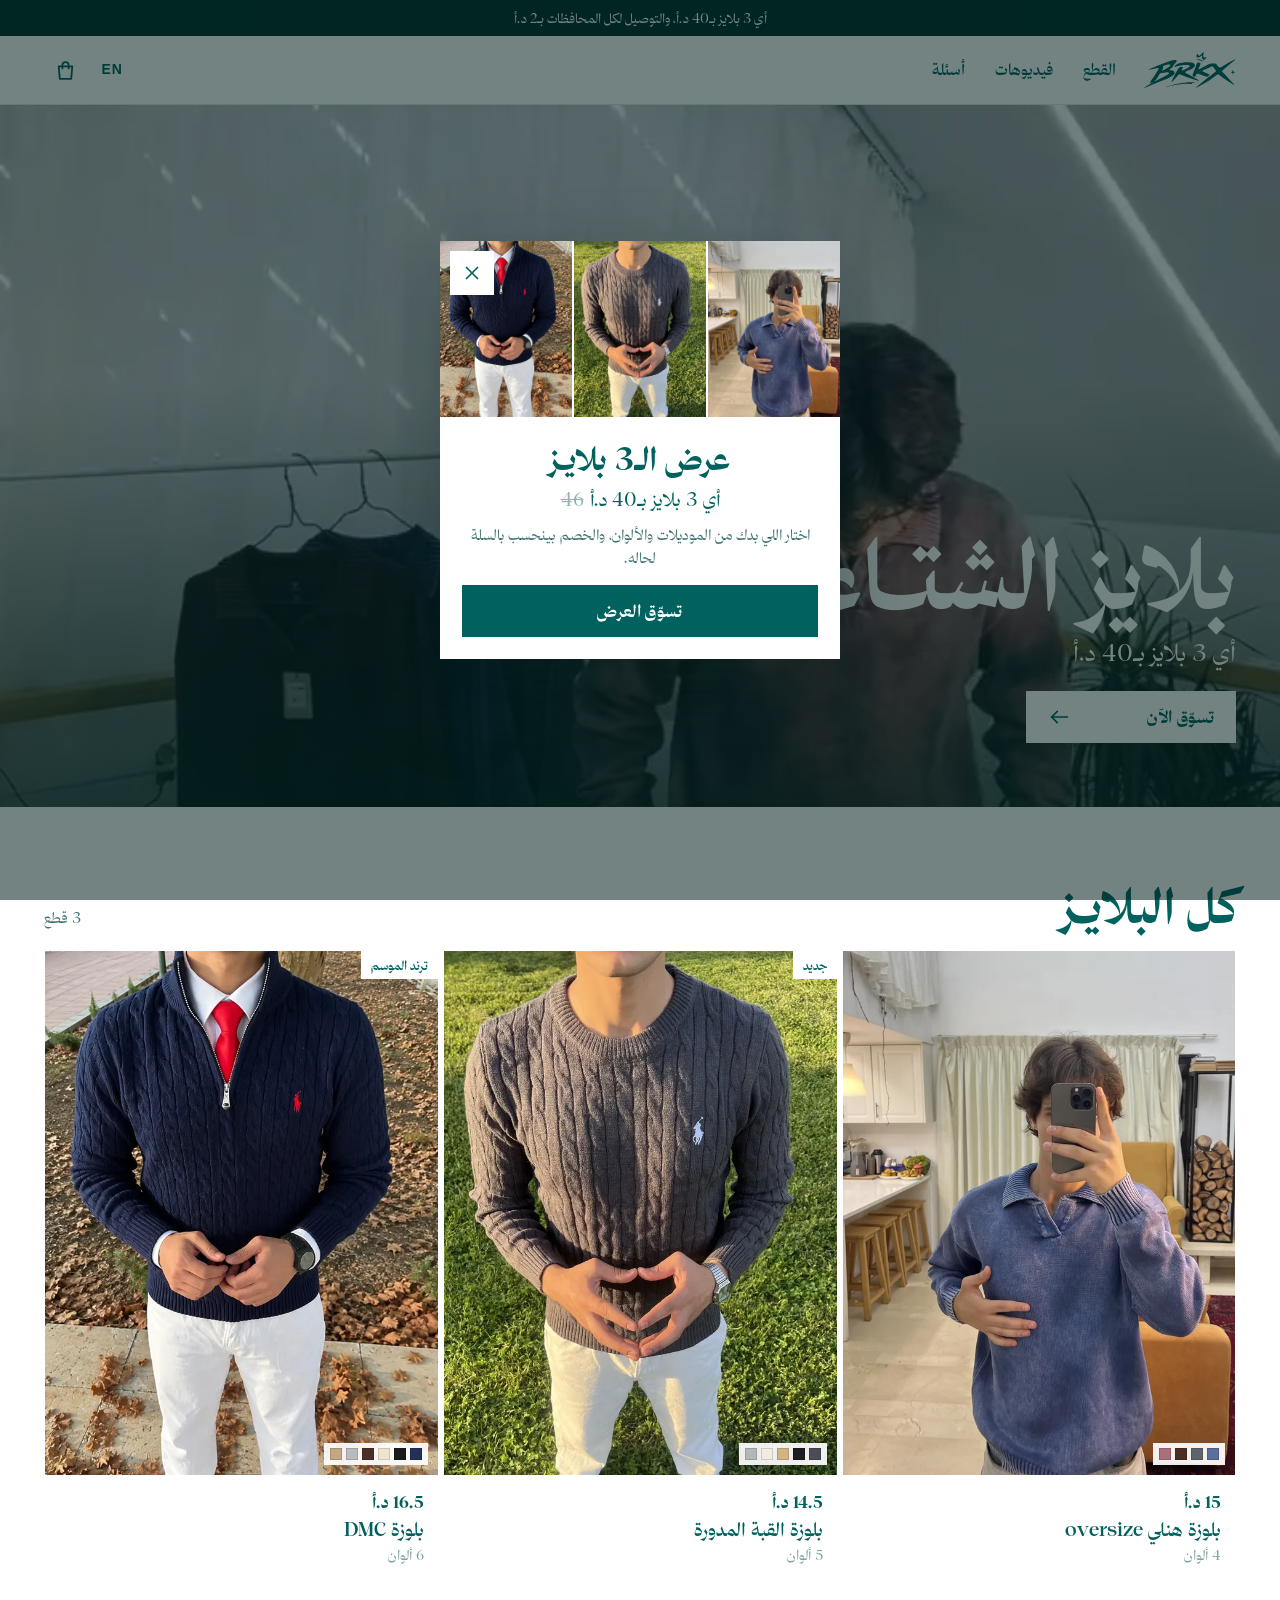
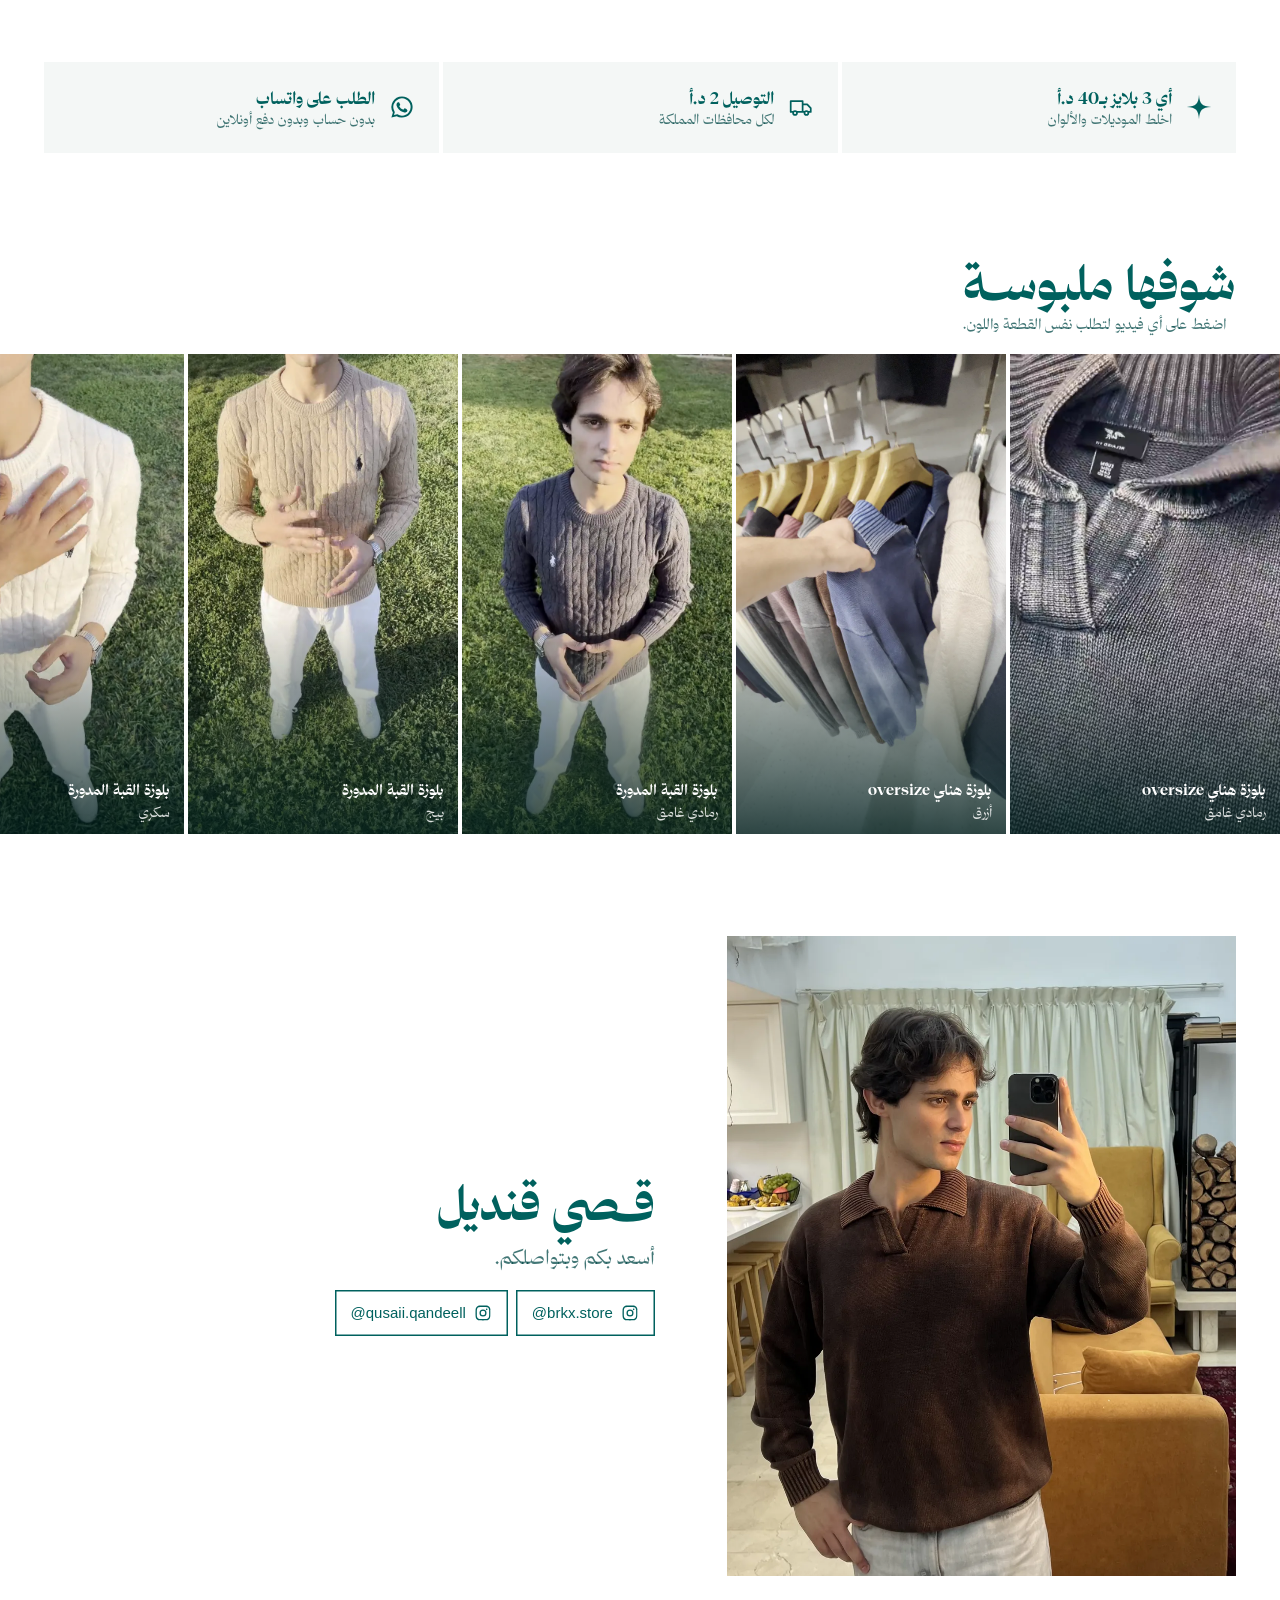
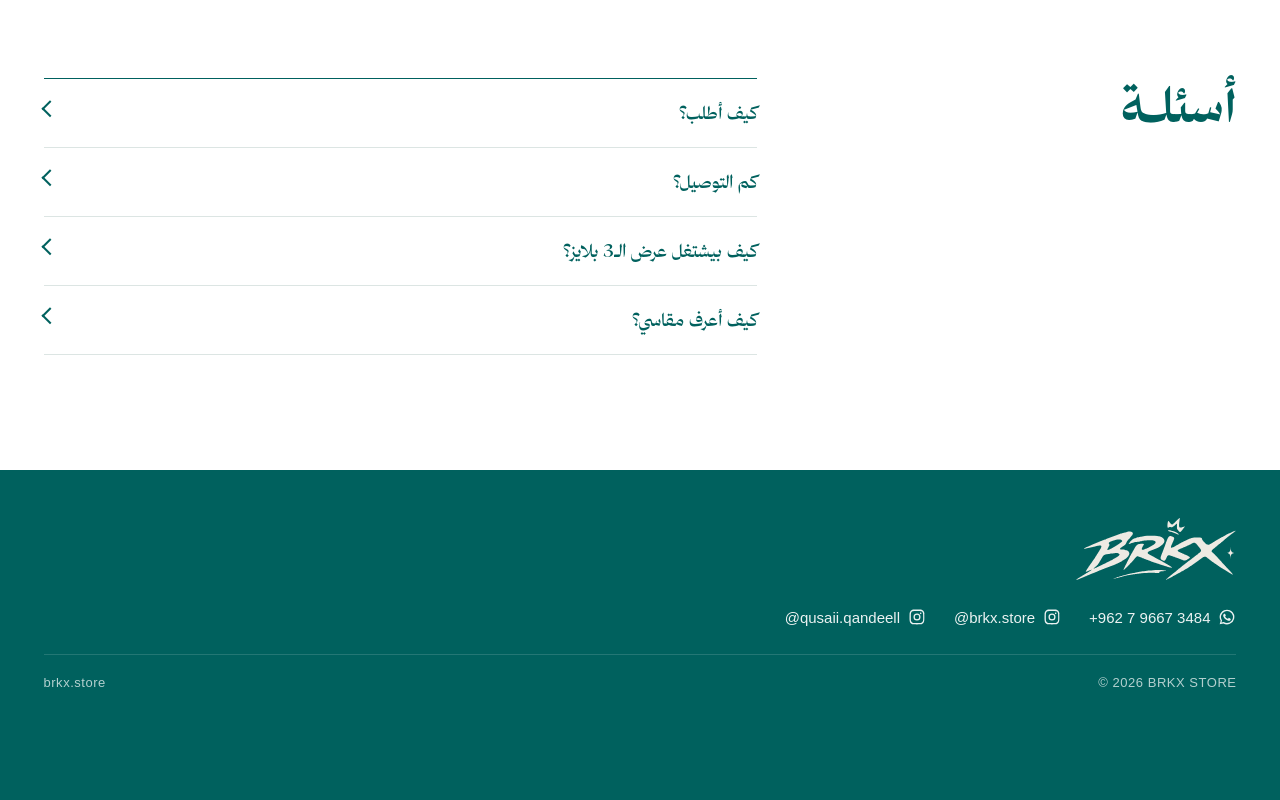
==== commit 39ff286a: "Store redesign: clean square layout, full-page product, buy now, one-screen checkout" ====
--- a/index.html
+++ b/index.html
@@ -3,253 +3,189 @@
 <head>
 <meta charset="utf-8">
 <meta name="viewport" content="width=device-width, initial-scale=1, viewport-fit=cover">
-<title>BRKX | بريكس من قصي قنديل</title>
-<meta name="description" content="BRKX متجر قصي قنديل في الأردن. بلايز محبوكة مختارة من قصي قنديل: بلوزة هنلي oversize، بلوزة القبة المدورة، وبلوزة DMC. ألوان متعددة ومقاسات من M إلى XXL. التوصيل لجميع محافظات المملكة بدينارين. الطلب عبر واتساب.">
+<title>BRKX STORE</title>
+<meta name="description" content="BRKX STORE - متجر بلايز في الأردن. بلوزة هنلي oversize، بلوزة القبة المدورة، وبلوزة DMC. مقاسات من M إلى XXL. أي 3 بلايز بـ40 دينار، والتوصيل لجميع محافظات المملكة بدينارين. الطلب عبر واتساب.">
 <meta name="theme-color" content="#FFFFFF">
 <meta property="og:type" content="website">
-<meta property="og:title" content="BRKX by Qusai Qandeel">
-<meta property="og:description" content="Knitwear picked by Qusai Qandeel: the oversize Henley, the crew-neck cable knit and the DMC sweater. Sizes M to XXL. Delivery anywhere in Jordan for 2 JOD. Order on WhatsApp.">
+<meta property="og:title" content="BRKX STORE">
+<meta property="og:description" content="BRKX STORE - knitwear in Jordan. Any 3 pieces for 40 JOD, delivery anywhere in Jordan for 2 JOD. Order on WhatsApp.">
 <meta property="og:image" content="assets/img/og.jpg">
 <meta name="twitter:card" content="summary_large_image">
+<meta property="og:site_name" content="BRKX STORE">
 <link rel="icon" href="assets/img/favicon.svg" type="image/svg+xml">
 <link rel="icon" href="favicon.png" type="image/png">
 <link rel="apple-touch-icon" href="assets/img/apple-touch-icon.png">
 <link rel="preload" href="assets/fonts/thmanyah-serif-display-regular.woff2" as="font" type="font/woff2" crossorigin>
 <link rel="preload" href="assets/fonts/thmanyah-serif-display-medium.woff2" as="font" type="font/woff2" crossorigin>
-<link rel="stylesheet" href="assets/css/style.css?v=20261114-1">
+<link rel="stylesheet" href="assets/css/style.css?v=20261115-2">
 <script>
   (function () {
     try {
-      var l = localStorage.getItem('brkx-lang');
-      if (l === 'en') { document.documentElement.lang = 'en'; document.documentElement.dir = 'ltr'; }
+      if (localStorage.getItem('brkx-lang') === 'en') { document.documentElement.lang = 'en'; document.documentElement.dir = 'ltr'; }
     } catch (e) {}
   })();
 </script>
 </head>
 <body>
 
-<a class="skip" href="#main"><span data-l="ar">انتقل إلى المحتوى</span><span data-l="en">Skip to content</span></a>
+<a class="skip" href="#shop"><span data-l="ar">انتقل إلى القطع</span><span data-l="en">Skip to the pieces</span></a>
 
-<div class="announce" aria-live="polite">
-  <p class="announce__msg is-active"><span data-l="ar">عرض: أي 3 بلايز بـ40 د.أ</span><span data-l="en">Offer: any 3 pieces for JOD 40</span></p>
-  <p class="announce__msg"><span data-l="ar">التوصيل لجميع محافظات المملكة بـ<bdi class="js-deliv-amt">2</bdi> د.أ</span><span data-l="en">Delivery anywhere in Jordan for JOD <bdi class="js-deliv-amt">2</bdi></span></p>
-  <p class="announce__msg"><span data-l="ar">اطلب بسهولة عبر واتساب</span><span data-l="en">Order easily on WhatsApp</span></p>
-  <p class="announce__msg"><span data-l="ar">جديد: بلوزة القبة المدورة</span><span data-l="en">New: the crew-neck cable knit</span></p>
-</div>
+<!-- top strip -->
+<p class="strip">
+  <span data-l="ar">أي 3 بلايز بـ<bdi class="js-offer-price">40</bdi> د.أ، والتوصيل لكل المحافظات بـ<bdi class="js-deliv">2</bdi> د.أ</span>
+  <span data-l="en">Any 3 pieces for JOD <bdi class="js-offer-price">40</bdi>, delivery anywhere in Jordan JOD <bdi class="js-deliv">2</bdi></span>
+</p>
 
-<header class="nav" id="nav">
-  <div class="nav__inner">
-    <div class="nav__start">
-      <button class="nav__icon nav__menu" type="button" data-menu aria-label="Menu"><svg class="ico" viewBox="0 0 24 24" aria-hidden="true"><path d="M4 7h16M4 12h16M4 17h10" stroke="currentColor" stroke-width="1.7" stroke-linecap="round"/></svg></button>
-      <nav class="nav__links" id="navLinks" aria-label="primary"></nav>
-    </div>
-    <a class="nav__logo" href="#top" aria-label="BRKX">
-      <img class="logo-green" src="assets/img/brkx-logo-green.svg" alt="BRKX" width="1000" height="388">
-    </a>
-    <div class="nav__end">
-      <button class="lang" id="langToggle" type="button" aria-label="Switch language"><span data-l="ar">EN</span><span data-l="en">عربي</span></button>
-      <a class="nav__icon nav__wa js-wa" href="https://wa.me/962796673484" data-msg="general" target="_blank" rel="noopener" aria-label="WhatsApp"><svg class="ico" viewBox="0 0 24 24" aria-hidden="true"><use href="#wa"/></svg></a>
-      <button class="nav__bag" type="button" data-bag aria-label="Bag"><svg class="ico" viewBox="0 0 24 24" aria-hidden="true"><path d="M6 7h12l1 13H5L6 7Z" fill="none" stroke="currentColor" stroke-width="1.6" stroke-linejoin="round"/><path d="M9 9V6a3 3 0 0 1 6 0v3" fill="none" stroke="currentColor" stroke-width="1.6" stroke-linecap="round"/></svg><span class="nav__baglabel"><span data-l="ar">السلة</span><span data-l="en">Bag</span></span><span class="bag-count" hidden>0</span></button>
+<!-- header -->
+<header class="top" id="top">
+  <div class="top__in">
+    <a class="top__logo" href="#" aria-label="BRKX"><img src="assets/img/brkx-logo-green.svg" alt="BRKX" width="1000" height="388"></a>
+    <nav class="top__nav" aria-label="primary">
+      <a href="#shop"><span data-l="ar">القطع</span><span data-l="en">Shop</span></a>
+      <a href="#films"><span data-l="ar">فيديوهات</span><span data-l="en">Videos</span></a>
+      <a href="#faq"><span data-l="ar">أسئلة</span><span data-l="en">FAQ</span></a>
+    </nav>
+    <div class="top__end">
+      <button class="top__lang" id="lang" type="button" aria-label="Switch language"><span data-l="ar">EN</span><span data-l="en">عربي</span></button>
+      <button class="top__bag" type="button" data-checkout aria-label="Bag">
+        <svg viewBox="0 0 24 24" aria-hidden="true"><path d="M5.5 8h13l-1 12h-11l-1-12Z" fill="none" stroke="currentColor" stroke-width="1.7" stroke-linejoin="round"/><path d="M9 10V7a3 3 0 0 1 6 0v3" fill="none" stroke="currentColor" stroke-width="1.7" stroke-linecap="round"/></svg>
+        <span class="top__count js-count" hidden>0</span>
+      </button>
     </div>
   </div>
 </header>
 
 <main id="main">
 
-  <!-- HERO: slides come from products.js (hero: ...) -->
-  <section class="hero" id="top">
-    <div class="hero__media"></div>
+  <!-- hero -->
+  <section class="hero">
+    <div class="hero__media">
+      <video class="hero__video" muted playsinline loop autoplay preload="metadata" controlslist="nodownload" disablepictureinpicture poster="assets/img/poster-qusai.webp">
+        <source src="assets/video/qusai-480.mp4" type="video/mp4" media="(max-width: 700px)">
+        <source src="assets/video/qusai-720.mp4" type="video/mp4">
+      </video>
+    </div>
     <div class="hero__text">
-      <h1 class="hero__title"></h1>
-      <div class="hero__ledes reveal"></div>
-      <div class="hero__price reveal">
-        <div class="hero__prices"></div>
-      </div>
-      <div class="hero__cta reveal">
-        <button class="btn btn--solid hero__order" type="button"><span data-l="ar">اطلبها الآن</span><span data-l="en">Order it now</span></button>
-        <a class="btn btn--ghost" href="#shop"><span data-l="ar">كل القطع</span><span data-l="en">All pieces</span></a>
-      </div>
-      <div class="hero__tabs reveal" role="tablist"></div>
+      <h1 class="hero__title"><span data-l="ar">بلايز الشتـاء.</span><span data-l="en">WINTER KNITS.</span></h1>
+      <p class="hero__sub"><span data-l="ar">أي 3 بلايز بـ<bdi class="js-offer-price">40</bdi> د.أ</span><span data-l="en">Any 3 for JOD <bdi class="js-offer-price">40</bdi></span></p>
+      <a class="btn btn--light btn--arrow" href="#shop"><span data-l="ar">تسوّق الآن</span><span data-l="en">SHOP NOW</span><svg class="arr" aria-hidden="true"><use href="#arrow"/></svg></a>
     </div>
   </section>
 
-  <!-- SERVICE STRIP -->
-  <section class="svc" aria-label="Services">
-    <div class="wrap svc__grid">
-      <div class="svc__item"><svg class="svc__ico" viewBox="0 0 32 32" aria-hidden="true"><path d="M3 9h16v13H3zM19 13h5.5L29 18v4h-10z" fill="none" stroke="currentColor" stroke-width="1.6" stroke-linejoin="round"/><circle cx="9" cy="23.5" r="2.5" fill="#fff" stroke="currentColor" stroke-width="1.6"/><circle cx="23" cy="23.5" r="2.5" fill="#fff" stroke="currentColor" stroke-width="1.6"/></svg><div><strong><span data-l="ar">التوصيل لجميع المحافظات</span><span data-l="en">Delivery across Jordan</span></strong><span><span data-l="ar"><bdi class="js-deliv-amt">2</bdi> د.أ لكل طلب</span><span data-l="en">JOD <bdi class="js-deliv-amt">2</bdi> per order</span></span></div></div>
-      <div class="svc__item"><svg class="svc__ico" viewBox="0 0 24 24" aria-hidden="true"><use href="#wa"/></svg><div><strong><span data-l="ar">الطلب عبر واتساب</span><span data-l="en">Order on WhatsApp</span></strong><span><span data-l="ar">رسالة جاهزة بطلبك كاملًا</span><span data-l="en">Your full order, written for you</span></span></div></div>
-      <div class="svc__item"><svg class="svc__ico" viewBox="0 0 32 32" aria-hidden="true"><rect x="3" y="11" width="26" height="10" rx="2" fill="none" stroke="currentColor" stroke-width="1.6"/><path d="M8 11v4M13 11v6M18 11v4M23 11v6" stroke="currentColor" stroke-width="1.6" stroke-linecap="round"/></svg><div><strong><span data-l="ar">مقاسات من M إلى XXL</span><span data-l="en">Sizes M to XXL</span></strong><span><span data-l="ar">ونساعدك باختيار المقاس</span><span data-l="en">With help choosing yours</span></span></div></div>
-      <div class="svc__item"><svg class="svc__ico" viewBox="0 0 24 24" aria-hidden="true"><path d="M6 7h12l1 13H5L6 7Z" fill="none" stroke="currentColor" stroke-width="1.4" stroke-linejoin="round"/><path d="M9 9V6a3 3 0 0 1 6 0v3" fill="none" stroke="currentColor" stroke-width="1.4" stroke-linecap="round"/></svg><div><strong><span data-l="ar">أي 3 بلايز بـ<bdi>40</bdi> د.أ</span><span data-l="en">Any 3 for JOD 40</span></strong><span><span data-l="ar">اخلط الموديلات والألوان</span><span data-l="en">Mix styles and colours</span></span></div></div>
+  <!-- shop -->
+  <section class="shop" id="shop">
+    <div class="wrap">
+      <div class="head">
+        <h2 class="head__title"><span data-l="ar">كل البلايـز</span><span data-l="en">ALL KNITWEAR</span></h2>
+        <span class="head__count" id="count"></span>
+      </div>
+    </div>
+    <div class="grid" id="grid"></div>
+  </section>
+
+  <!-- benefits -->
+  <section class="perks" aria-label="Benefits">
+    <div class="wrap perks__in">
+      <div class="perk" id="offerBand"><svg aria-hidden="true"><use href="#spark"/></svg><p><b><span data-l="ar">أي 3 بلايز بـ<bdi class="js-offer-price">40</bdi> د.أ</span><span data-l="en">Any 3 for JOD <bdi class="js-offer-price">40</bdi></span></b><span><span data-l="ar">اخلط الموديلات والألوان</span><span data-l="en">Mix styles and colours</span></span></p></div>
+      <div class="perk"><svg aria-hidden="true"><use href="#truck"/></svg><p><b><span data-l="ar">التوصيل <bdi class="js-deliv">2</bdi> د.أ</span><span data-l="en">Delivery JOD <bdi class="js-deliv">2</bdi></span></b><span><span data-l="ar">لكل محافظات المملكة</span><span data-l="en">Anywhere in Jordan</span></span></p></div>
+      <div class="perk"><svg aria-hidden="true"><use href="#wa"/></svg><p><b><span data-l="ar">الطلب على واتساب</span><span data-l="en">Order on WhatsApp</span></b><span><span data-l="ar">بدون حساب وبدون دفع أونلاين</span><span data-l="en">No account, no online payment</span></span></p></div>
     </div>
   </section>
 
-  <!-- SHOP: cards come from products.js -->
-  <section class="section shop" id="shop">
+  <!-- videos -->
+  <section class="films" id="films">
     <div class="wrap">
-      <header class="shop__bar">
-        <h2 class="shop__title reveal" data-split><span data-l="ar">كل القطـع</span><span data-l="en">All pieces</span></h2>
-        <div class="shop__tools reveal">
-          <span class="shop__count" id="shopCount"></span>
-          <label class="sort"><span class="sr"><span data-l="ar">ترتيب</span><span data-l="en">Sort</span></span>
-            <select id="shopSort">
-              <option value="featured" data-ar="الترتيب: المميزة" data-en="Sort: Featured">الترتيب: المميزة</option>
-              <option value="low" data-ar="السعر: من الأقل" data-en="Price: low to high">السعر: من الأقل</option>
-              <option value="high" data-ar="السعر: من الأعلى" data-en="Price: high to low">السعر: من الأعلى</option>
-            </select>
-          </label>
-        </div>
-      </header>
-      <div class="chips" id="shopChips" role="toolbar"></div>
-      <div class="shop__grid" id="shopGrid"></div>
+      <div class="head">
+        <h2 class="head__title"><span data-l="ar">شوفها ملبوسـة</span><span data-l="en">SEE THEM WORN</span></h2>
+        <p class="head__sub"><span data-l="ar">اضغط على أي فيديو لتطلب نفس القطعة واللون.</span><span data-l="en">Tap a video to order the same piece and colour.</span></p>
+      </div>
     </div>
+    <div class="films__rail" id="films-rail"></div>
   </section>
 
-  <!-- LOOKS -->
-  <section class="section looks" id="looks">
-    <div class="wrap">
-      <header class="shop__bar">
-        <h2 class="shop__title reveal" data-split><span data-l="ar">كما يلبسها قصي.</span><span data-l="en">As Qusai wears them.</span></h2>
-        <p class="shop__lede reveal"><span data-l="ar">اضغط على أي إطلالة لتطلب نفس القطعة واللون.</span><span data-l="en">Tap a look to order the same piece and colour.</span></p>
-      </header>
-    </div>
-    <div class="looks__rail" id="looksRail" tabindex="0" aria-label="Looks"></div>
-  </section>
-
-  <!-- ABOUT -->
-  <section class="section about" id="qusai">
-    <div class="wrap about__grid">
-      <figure class="about__portrait reveal-img" data-parallax="0.08">
-        <img src="assets/img/qusai-photo.webp" alt="قصي قنديل" loading="lazy" width="1000" height="1250">
-      </figure>
+  <!-- about -->
+  <section class="about" id="qusai">
+    <div class="wrap about__in">
+      <img class="about__img" src="assets/img/qusai-photo.webp" alt="قصي قنديل" loading="lazy" width="1000" height="1250">
       <div class="about__text">
-        <h2 class="about__name reveal" data-split>
-          <span data-l="ar">قــصي قنديل</span>
-          <span data-l="en">Qusai Qandeel</span>
-        </h2>
-        <div class="about__body reveal">
-          <p data-l="ar">أسعد بكم وبتواصلكم.</p>
-          <p data-l="en">Always glad to hear from you.</p>
-        </div>
-        <div class="about__links reveal">
-          <a class="about__ig" href="https://instagram.com/brkx.store" target="_blank" rel="noopener"><svg class="ico" viewBox="0 0 24 24" aria-hidden="true"><path d="M12 7.3a4.7 4.7 0 1 0 0 9.4 4.7 4.7 0 0 0 0-9.4Zm0 7.7a3 3 0 1 1 0-6 3 3 0 0 1 0 6Zm6-7.9a1.1 1.1 0 1 1-2.2 0 1.1 1.1 0 0 1 2.2 0ZM21.9 8c-.1-1.6-.4-3-1.6-4.2C19.1 2.6 17.6 2.2 16 2.1c-1.6-.1-6.4-.1-8 0-1.6.1-3 .4-4.2 1.6S2.2 6.4 2.1 8c-.1 1.6-.1 6.4 0 8 .1 1.6.4 3 1.6 4.2 1.2 1.2 2.6 1.5 4.2 1.6 1.6.1 6.4.1 8 0 1.6-.1 3-.4 4.2-1.6 1.2-1.2 1.5-2.6 1.6-4.2.1-1.6.1-6.4 0-8Zm-2.1 9.7a3.3 3.3 0 0 1-1.9 1.9c-1.3.5-4.3.4-5.9.4s-4.6.1-5.9-.4a3.3 3.3 0 0 1-1.9-1.9c-.5-1.3-.4-4.3-.4-5.7s-.1-4.4.4-5.7a3.3 3.3 0 0 1 1.9-1.9c1.3-.5 4.3-.4 5.9-.4s4.6-.1 5.9.4a3.3 3.3 0 0 1 1.9 1.9c.5 1.3.4 4.3.4 5.7s.1 4.4-.4 5.7Z"/></svg><span dir="ltr">@brkx.store</span></a>
-          <a class="about__ig" href="https://instagram.com/qusaii.qandeell" target="_blank" rel="noopener"><svg class="ico" viewBox="0 0 24 24" aria-hidden="true"><path d="M12 7.3a4.7 4.7 0 1 0 0 9.4 4.7 4.7 0 0 0 0-9.4Zm0 7.7a3 3 0 1 1 0-6 3 3 0 0 1 0 6Zm6-7.9a1.1 1.1 0 1 1-2.2 0 1.1 1.1 0 0 1 2.2 0ZM21.9 8c-.1-1.6-.4-3-1.6-4.2C19.1 2.6 17.6 2.2 16 2.1c-1.6-.1-6.4-.1-8 0-1.6.1-3 .4-4.2 1.6S2.2 6.4 2.1 8c-.1 1.6-.1 6.4 0 8 .1 1.6.4 3 1.6 4.2 1.2 1.2 2.6 1.5 4.2 1.6 1.6.1 6.4.1 8 0 1.6-.1 3-.4 4.2-1.6 1.2-1.2 1.5-2.6 1.6-4.2.1-1.6.1-6.4 0-8Zm-2.1 9.7a3.3 3.3 0 0 1-1.9 1.9c-1.3.5-4.3.4-5.9.4s-4.6.1-5.9-.4a3.3 3.3 0 0 1-1.9-1.9c-.5-1.3-.4-4.3-.4-5.7s-.1-4.4.4-5.7a3.3 3.3 0 0 1 1.9-1.9c1.3-.5 4.3-.4 5.9-.4s4.6-.1 5.9.4a3.3 3.3 0 0 1 1.9 1.9c.5 1.3.4 4.3.4 5.7s.1 4.4-.4 5.7Z"/></svg><span dir="ltr">@qusaii.qandeell</span></a>
+        <h2 class="head__title"><span data-l="ar">قــصي قنديل</span><span data-l="en">Qusai Qandeel</span></h2>
+        <p class="about__line"><span data-l="ar">أسعد بكم وبتواصلكم.</span><span data-l="en">Always glad to hear from you.</span></p>
+        <div class="about__links">
+          <a class="chip" href="https://instagram.com/brkx.store" target="_blank" rel="noopener"><svg aria-hidden="true"><use href="#ig"/></svg><span dir="ltr">@brkx.store</span></a>
+          <a class="chip" href="https://instagram.com/qusaii.qandeell" target="_blank" rel="noopener"><svg aria-hidden="true"><use href="#ig"/></svg><span dir="ltr">@qusaii.qandeell</span></a>
         </div>
       </div>
     </div>
   </section>
 
-  <!-- FAQ -->
-  <section class="section faq" id="faq">
-    <div class="wrap faq__grid">
-      <h2 class="shop__title reveal" data-split><span data-l="ar">أسئلة شائـعة.</span><span data-l="en">Questions.</span></h2>
+  <!-- faq -->
+  <section class="faq" id="faq">
+    <div class="wrap faq__in">
+      <h2 class="head__title"><span data-l="ar">أسئلـة</span><span data-l="en">FAQ</span></h2>
       <div class="faq__list">
-          <details class="faq__item reveal"><summary><span data-l="ar">كيف أطلب؟</span><span data-l="en">How do I order?</span><i aria-hidden="true"></i></summary><div class="faq__a"><p><span data-l="ar">اختر القطعة واللون والمقاس وأضفها للسلة، ثم اضغط "أرسل الطلب عبر واتساب". تنفتح محادثة واتساب برسالة جاهزة فيها طلبك كاملًا مع المجموع.</span><span data-l="en">Pick the piece, colour and size and add it to your bag, then tap "Send order on WhatsApp". A chat opens with your full order and total already written.</span></p></div></details>
-          <details class="faq__item reveal"><summary><span data-l="ar">كم تكلفة التوصيل؟</span><span data-l="en">How much is delivery?</span><i aria-hidden="true"></i></summary><div class="faq__a"><p><span data-l="ar"><bdi class="js-deliv-amt">2</bdi> د.أ لكل طلب، لجميع محافظات المملكة.</span><span data-l="en">JOD <bdi class="js-deliv-amt">2</bdi> per order, anywhere in Jordan.</span></p></div></details>
-          <details class="faq__item reveal"><summary><span data-l="ar">هل أقدر أطلب أكثر من قطعة؟</span><span data-l="en">Can I order more than one piece?</span><i aria-hidden="true"></i></summary><div class="faq__a"><p><span data-l="ar">أكيد، وأي 3 بلايز بـ<bdi>40</bdi> د.أ. أضف القطع للسلة وأرسلها برسالة واحدة، والخصم بينحسب لحاله، والتوصيل <bdi class="js-deliv-amt">2</bdi> د.أ للطلب كله.</span><span data-l="en">Yes, and any 3 pieces are JOD 40. Add everything to your bag and send it as one order. The discount applies automatically, with one delivery fee of JOD <bdi class="js-deliv-amt">2</bdi>.</span></p></div></details>
-          <details class="faq__item reveal"><summary><span data-l="ar">ما المقاسات المتوفرة؟</span><span data-l="en">Which sizes are available?</span><i aria-hidden="true"></i></summary><div class="faq__a"><p><span data-l="ar">M و L و XL و XXL.</span><span data-l="en">M, L, XL and XXL.</span></p></div></details>
-          <details class="faq__item reveal"><summary><span data-l="ar">كيف أعرف مقاسي؟</span><span data-l="en">How do I find my size?</span><i aria-hidden="true"></i></summary><div class="faq__a"><p><span data-l="ar">أرسل طولك ووزنك على واتساب ونساعدك تختار المقاس المناسب.</span><span data-l="en">Send your height and weight on WhatsApp and we will help you choose.</span></p></div></details>
+        <details><summary><span data-l="ar">كيف أطلب؟</span><span data-l="en">How do I order?</span></summary><p><span data-l="ar">اختار القطعة واللون والمقاس واضغط "أضف للسلة". بعدها اضغط "اطلب الآن"، اكتب اسمك وعنوانك، وبينفتح واتساب برسالة جاهزة فيها طلبك كامل.</span><span data-l="en">Pick the piece, colour and size and tap "Add to bag". Then tap "Order now", add your name and address, and WhatsApp opens with your full order written out.</span></p></details>
+        <details><summary><span data-l="ar">كم التوصيل؟</span><span data-l="en">How much is delivery?</span></summary><p><span data-l="ar"><bdi class="js-deliv">2</bdi> د.أ لكل طلب، لكل محافظات المملكة.</span><span data-l="en">JOD <bdi class="js-deliv">2</bdi> per order, anywhere in Jordan.</span></p></details>
+        <details><summary><span data-l="ar">كيف بيشتغل عرض الـ3 بلايز؟</span><span data-l="en">How does the 3-piece offer work?</span></summary><p><span data-l="ar">أي 3 بلايز من أي موديل ولون بـ<bdi class="js-offer-price">40</bdi> د.أ. ضيفهم للسلة والخصم بينحسب لحاله.</span><span data-l="en">Any 3 pieces, any style or colour, for JOD <bdi class="js-offer-price">40</bdi>. Add them to your bag and the discount is applied.</span></p></details>
+        <details><summary><span data-l="ar">كيف أعرف مقاسي؟</span><span data-l="en">How do I find my size?</span></summary><p><span data-l="ar">المقاسات من M إلى XXL. ابعتلنا طولك ووزنك على واتساب ومنساعدك تختار.</span><span data-l="en">Sizes run M to XXL. Send your height and weight on WhatsApp and we will help you choose.</span></p></details>
       </div>
     </div>
   </section>
 
-  <!-- HELP BAND -->
-  <section class="help on-green">
-    <div class="wrap help__inner">
-      <div>
-        <h2 class="help__title reveal"><span data-l="ar">عندك سؤال؟</span><span data-l="en">Got a question?</span></h2>
-        <p class="help__sub reveal"><span data-l="ar">راسلنا على واتساب، ويسعدنا نساعدك.</span><span data-l="en">Message us on WhatsApp, happy to help.</span></p>
-      </div>
-      <a class="btn btn--light js-wa reveal" href="https://wa.me/962796673484" data-msg="general" target="_blank" rel="noopener"><svg class="ico" viewBox="0 0 24 24" aria-hidden="true"><use href="#wa"/></svg><span data-l="ar">راسلنا على واتساب</span><span data-l="en">Message on WhatsApp</span></a>
-    </div>
-  </section>
 </main>
 
-<footer class="foot on-green">
-  <div class="wrap foot__inner">
-    <div class="foot__brand">
-      <img class="foot__logo" src="assets/img/brkx-logo-light.svg" alt="BRKX" width="1000" height="388" loading="lazy">
+<footer class="foot">
+  <div class="wrap foot__in">
+    <img class="foot__logo" src="assets/img/brkx-logo-light.svg" alt="BRKX" width="1000" height="388" loading="lazy">
+    <div class="foot__links">
+      <a class="js-wa" href="https://wa.me/962796673484" target="_blank" rel="noopener"><svg aria-hidden="true"><use href="#wa"/></svg><span dir="ltr">+962 7 9667 3484</span></a>
+      <a href="https://instagram.com/brkx.store" target="_blank" rel="noopener"><svg aria-hidden="true"><use href="#ig"/></svg><span dir="ltr">@brkx.store</span></a>
+      <a href="https://instagram.com/qusaii.qandeell" target="_blank" rel="noopener"><svg aria-hidden="true"><use href="#ig"/></svg><span dir="ltr">@qusaii.qandeell</span></a>
     </div>
-    <div class="foot__cols">
-      <div>
-        <p class="foot__label"><span data-l="ar">تسوّق</span><span data-l="en">Shop</span></p>
-        <ul class="foot__list" id="footShop"></ul>
-      </div>
-      <div>
-        <p class="foot__label"><span data-l="ar">المساعدة</span><span data-l="en">Help</span></p>
-        <ul class="foot__list">
-          <li><a href="#faq"><span data-l="ar">كيف أطلب</span><span data-l="en">How to order</span></a></li>
-          <li><a href="#faq"><span data-l="ar">التوصيل</span><span data-l="en">Delivery</span></a></li>
-          <li><a href="#faq"><span data-l="ar">المقاسات</span><span data-l="en">Sizing</span></a></li>
-          <li><a href="#qusai"><span data-l="ar">عن قصي</span><span data-l="en">About Qusai</span></a></li>
-        </ul>
-      </div>
-      <div>
-        <p class="foot__label"><span data-l="ar">تواصل</span><span data-l="en">Contact</span></p>
-        <ul class="foot__list">
-          <li><a class="js-wa" href="https://wa.me/962796673484" data-msg="general" target="_blank" rel="noopener" dir="ltr">+962 7 9667 3484</a></li>
-          <li><a href="https://instagram.com/brkx.store" target="_blank" rel="noopener" dir="ltr">@brkx.store</a></li>
-          <li><a href="https://instagram.com/qusaii.qandeell" target="_blank" rel="noopener" dir="ltr">@qusaii.qandeell</a></li>
-        </ul>
-      </div>
-    </div>
-    <div class="foot__base">
-      <span>&copy; 2026 BRKX</span>
-      <span dir="ltr">brkx.store</span>
-    </div>
+    <p class="foot__base"><span dir="ltr">&copy; 2026 BRKX STORE</span><span dir="ltr">brkx.store</span></p>
   </div>
 </footer>
 
-<!-- Mobile bar -->
-<div class="dock" id="dock">
-  <div class="dock__text"></div>
-  <button class="btn btn--solid btn--sm dock__btn" type="button"></button>
+<!-- bag bar: appears once something is in the bag -->
+<div class="bar" id="bar" hidden>
+  <button class="bar__in" type="button" data-checkout>
+    <span class="bar__info"><span class="bar__count js-bar-count"></span><span class="bar__total js-bar-total"></span></span>
+    <span class="bar__go"><span data-l="ar">اطلب الآن</span><span data-l="en">ORDER NOW</span><svg class="arr" aria-hidden="true"><use href="#arrow"/></svg></span>
+  </button>
 </div>
 
-<!-- Menu (mobile) -->
-<div class="sheet sheet--menu" id="menuSheet" role="dialog" aria-modal="true" aria-label="Menu" hidden>
+<!-- product sheet -->
+<div class="sheet" id="product" role="dialog" aria-modal="true" aria-labelledby="pTitle" hidden>
   <div class="sheet__scrim" data-close></div>
-  <div class="sheet__panel">
-    <header class="bag__head">
-      <img class="menu__logo" src="assets/img/brkx-logo-green.svg" alt="BRKX" width="1000" height="388">
-      <button class="sheet__close" type="button" data-close aria-label="Close"><svg class="ico" viewBox="0 0 24 24" aria-hidden="true"><path d="M6 6l12 12M18 6 6 18" stroke="currentColor" stroke-width="1.8" stroke-linecap="round"/></svg></button>
-    </header>
-    <div class="menu__body" id="menuBody"></div>
+  <div class="sheet__panel sheet__panel--product">
+    <button class="sheet__x" type="button" data-close aria-label="Close"><svg viewBox="0 0 24 24" aria-hidden="true"><path d="M6 6l12 12M18 6 6 18" stroke="currentColor" stroke-width="1.8" stroke-linecap="round"/></svg></button>
+    <div class="pd" id="pd"></div>
   </div>
 </div>
 
-<!-- Product panel -->
-<div class="sheet sheet--product" id="productSheet" role="dialog" aria-modal="true" aria-labelledby="psTitle" hidden>
+<!-- checkout sheet -->
+<div class="sheet" id="checkout" role="dialog" aria-modal="true" aria-labelledby="coTitle" hidden>
   <div class="sheet__scrim" data-close></div>
-  <div class="sheet__panel">
-    <button class="sheet__close" type="button" data-close aria-label="Close"><svg class="ico" viewBox="0 0 24 24" aria-hidden="true"><path d="M6 6l12 12M18 6 6 18" stroke="currentColor" stroke-width="1.8" stroke-linecap="round"/></svg></button>
-    <div class="ps__body"></div>
-  </div>
-</div>
-
-<!-- Bag -->
-<div class="sheet sheet--bag" id="bagSheet" role="dialog" aria-modal="true" aria-labelledby="bagTitle" hidden>
-  <div class="sheet__scrim" data-close></div>
-  <div class="sheet__panel">
-    <header class="bag__head">
-      <h2 id="bagTitle"><span data-l="ar">السلة</span><span data-l="en">Your bag</span></h2>
-      <span class="bag__added"><span data-l="ar">تمت الإضافة</span><span data-l="en">Added</span></span>
-      <button class="sheet__close" type="button" data-close aria-label="Close"><svg class="ico" viewBox="0 0 24 24" aria-hidden="true"><path d="M6 6l12 12M18 6 6 18" stroke="currentColor" stroke-width="1.8" stroke-linecap="round"/></svg></button>
+  <div class="sheet__panel sheet__panel--side">
+    <header class="co__head">
+      <h2 id="coTitle"><span data-l="ar">طلبك</span><span data-l="en">Your order</span></h2>
+      <button class="sheet__x sheet__x--flat" type="button" data-close aria-label="Close"><svg viewBox="0 0 24 24" aria-hidden="true"><path d="M6 6l12 12M18 6 6 18" stroke="currentColor" stroke-width="1.8" stroke-linecap="round"/></svg></button>
     </header>
-    <div class="bag__body"></div>
+    <div class="co" id="co"></div>
   </div>
 </div>
 
 <div class="toast" id="toast" role="status" aria-live="polite"></div>
 
 <svg width="0" height="0" style="position:absolute" aria-hidden="true">
-  <symbol id="spark" viewBox="0 0 64 64"><path d="M32 2 C33.6 25 39 30.4 62 32 C39 33.6 33.6 39 32 62 C30.4 39 25 33.6 2 32 C25 30.4 30.4 25 32 2Z"/></symbol>
-  <symbol id="wa" viewBox="0 0 24 24"><path d="M12 2.2A9.8 9.8 0 0 0 3.6 17l-1.4 4.8 4.9-1.3A9.8 9.8 0 1 0 12 2.2Zm0 17.8c-1.5 0-3-.4-4.2-1.2l-.3-.2-2.9.8.8-2.8-.2-.3A8 8 0 1 1 12 20Zm4.4-6c-.2-.1-1.4-.7-1.7-.8-.2-.1-.4-.1-.5.1l-.8 1c-.1.2-.3.2-.5.1a6.6 6.6 0 0 1-3.3-2.9c-.2-.4.2-.4.7-1.3.1-.2 0-.3 0-.4l-.8-1.8c-.2-.5-.4-.4-.5-.4h-.5a.9.9 0 0 0-.7.3 2.8 2.8 0 0 0-.9 2.1c0 1.2.9 2.4 1 2.6.1.2 1.8 2.7 4.3 3.8 1.6.7 2.2.7 3 .6.5-.1 1.4-.6 1.6-1.1.2-.6.2-1 .1-1.1l-.5-.3Z"/></symbol>
-
-  <symbol id="truck" viewBox="0 0 32 32"><path d="M3 9h16v13H3zM19 13h5.5L29 18v4h-10z" fill="none" stroke="currentColor" stroke-width="1.8" stroke-linejoin="round"/><circle cx="9" cy="23.5" r="2.5" fill="none" stroke="currentColor" stroke-width="1.8"/><circle cx="23" cy="23.5" r="2.5" fill="none" stroke="currentColor" stroke-width="1.8"/></symbol>
+  <symbol id="spark" viewBox="0 0 64 64"><path d="M32 2 C33.6 25 39 30.4 62 32 C39 33.6 33.6 39 32 62 C30.4 39 25 33.6 2 32 C25 30.4 30.4 25 32 2Z" fill="currentColor"/></symbol>
+  <symbol id="wa" viewBox="0 0 24 24"><path fill="currentColor" d="M12 2.2A9.8 9.8 0 0 0 3.6 17l-1.4 4.8 4.9-1.3A9.8 9.8 0 1 0 12 2.2Zm0 17.8c-1.5 0-3-.4-4.2-1.2l-.3-.2-2.9.8.8-2.8-.2-.3A8 8 0 1 1 12 20Zm4.4-6c-.2-.1-1.4-.7-1.7-.8-.2-.1-.4-.1-.5.1l-.8 1c-.1.2-.3.2-.5.1a6.6 6.6 0 0 1-3.3-2.9c-.2-.4.2-.4.7-1.3.1-.2 0-.3 0-.4l-.8-1.8c-.2-.5-.4-.4-.5-.4h-.5a.9.9 0 0 0-.7.3 2.8 2.8 0 0 0-.9 2.1c0 1.2.9 2.4 1 2.6.1.2 1.8 2.7 4.3 3.8 1.6.7 2.2.7 3 .6.5-.1 1.4-.6 1.6-1.1.2-.6.2-1 .1-1.1l-.5-.3Z"/></symbol>
+  <symbol id="ig" viewBox="0 0 24 24"><path fill="currentColor" d="M12 7.3a4.7 4.7 0 1 0 0 9.4 4.7 4.7 0 0 0 0-9.4Zm0 7.7a3 3 0 1 1 0-6 3 3 0 0 1 0 6Zm6-7.9a1.1 1.1 0 1 1-2.2 0 1.1 1.1 0 0 1 2.2 0ZM21.9 8c-.1-1.6-.4-3-1.6-4.2C19.1 2.6 17.6 2.2 16 2.1c-1.6-.1-6.4-.1-8 0-1.6.1-3 .4-4.2 1.6S2.2 6.4 2.1 8c-.1 1.6-.1 6.4 0 8 .1 1.6.4 3 1.6 4.2 1.2 1.2 2.6 1.5 4.2 1.6 1.6.1 6.4.1 8 0 1.6-.1 3-.4 4.2-1.6 1.2-1.2 1.5-2.6 1.6-4.2.1-1.6.1-6.4 0-8Zm-2.1 9.7a3.3 3.3 0 0 1-1.9 1.9c-1.3.5-4.3.4-5.9.4s-4.6.1-5.9-.4a3.3 3.3 0 0 1-1.9-1.9c-.5-1.3-.4-4.3-.4-5.7s-.1-4.4.4-5.7a3.3 3.3 0 0 1 1.9-1.9c1.3-.5 4.3-.4 5.9-.4s4.6-.1 5.9.4a3.3 3.3 0 0 1 1.9 1.9c.5 1.3.4 4.3.4 5.7s.1 4.4-.4 5.7Z"/></symbol>
+  <symbol id="arrow" viewBox="0 0 24 24"><path d="M3 12h17M14 6l6 6-6 6" fill="none" stroke="currentColor" stroke-width="1.8" stroke-linecap="square"/></symbol>
+  <symbol id="truck" viewBox="0 0 24 24"><path d="M2.5 6.5h11v10h-11zM13.5 9.5h4.2l3.3 3.6v3.4h-7.5" fill="none" stroke="currentColor" stroke-width="1.6" stroke-linejoin="round"/><circle cx="6.5" cy="17.5" r="1.8" fill="#fff" stroke="currentColor" stroke-width="1.6"/><circle cx="17" cy="17.5" r="1.8" fill="#fff" stroke="currentColor" stroke-width="1.6"/></symbol>
+  <symbol id="check" viewBox="0 0 24 24"><path d="M5 12.5l4.2 4.2L19 7" fill="none" stroke="currentColor" stroke-width="2.2" stroke-linecap="round" stroke-linejoin="round"/></symbol>
 </svg>
 
-<script src="assets/js/products.js?v=20261114-1" defer></script>
-<script src="assets/js/store.js?v=20261114-1" defer></script>
-<script src="assets/js/main.js?v=20261114-1" defer></script>
+<script src="assets/js/products.js?v=20261115-2" defer></script>
+<script src="assets/js/store.js?v=20261115-2" defer></script>
 </body>
 </html>
--- a/assets/css/style.css
+++ b/assets/css/style.css
@@ -1,984 +1,385 @@
-/* BRKX by Qusai Qandeel */
-
+/* BRKX STORE. Clean, square, bold. White and green. */
 @font-face { font-family: "Thmanyah"; src: url("../fonts/thmanyah-serif-display-light.woff2") format("woff2"); font-weight: 300; font-display: swap; }
 @font-face { font-family: "Thmanyah"; src: url("../fonts/thmanyah-serif-display-regular.woff2") format("woff2"); font-weight: 400; font-display: swap; }
 @font-face { font-family: "Thmanyah"; src: url("../fonts/thmanyah-serif-display-medium.woff2") format("woff2"); font-weight: 500; font-display: swap; }
 @font-face { font-family: "Thmanyah"; src: url("../fonts/thmanyah-serif-display-bold.woff2") format("woff2"); font-weight: 700; font-display: swap; }
 
 :root {
-  --green: #00615E;          /* brand: the logo's fabric */
-  --green-deep: #004E4B;
-  --green-ink: #003D3B;
-  --white: #FFFFFF;
-
-  /* surface tokens (light by default) */
+  --g: #00615E;
+  --g-deep: #004A47;
+  --g-ink: #00302E;
+  --ink: #00615E;
+  --ink-2: rgba(0, 72, 70, .74);
+  --muted: rgba(0, 72, 70, .5);
   --bg: #FFFFFF;
-  --bg-2: #F3F6F5;
-  --ink: #00615E;
-  --ink-2: rgba(0, 78, 75, .82);
-  --muted: rgba(0, 78, 75, .55);
-  --line: rgba(0, 97, 94, .14);
-  --line-strong: rgba(0, 97, 94, .32);
-  --shade: #E9EFEE;
-
-  --gutter: clamp(16px, 4.5vw, 64px);
+  --tile: #EEF2F1;
+  --soft: #F4F7F6;
+  --line: #DCE5E3;
+  --line-2: #9FB9B6;
+  --red: #C62828;
+  --sans: "Helvetica Neue", Helvetica, Arial, system-ui, sans-serif;
+  --gut: clamp(16px, 3.4vw, 48px);
   --max: 1440px;
-  --ease: cubic-bezier(.2, .7, .1, 1);
-  --ease-io: cubic-bezier(.76, 0, .24, 1);
-  --nav-h: 72px;
-}
-
-/* green surfaces flip the tokens */
-.on-green {
-  --bg: #00615E;
-  --bg-2: #004E4B;
-  --ink: #FFFFFF;
-  --ink-2: rgba(255, 255, 255, .82);
-  --muted: rgba(255, 255, 255, .6);
-  --line: rgba(255, 255, 255, .16);
-  --line-strong: rgba(255, 255, 255, .4);
-  --shade: #0A4A47;
-  background: var(--bg);
-  color: var(--ink);
+  --ease: cubic-bezier(.2, .8, .2, 1);
+  --top-h: 60px;
 }
 
 *, *::before, *::after { box-sizing: border-box; }
-html { -webkit-text-size-adjust: 100%; scroll-behavior: smooth; scroll-padding-top: var(--nav-h); background: #fff; }
-body {
-  margin: 0;
-  background: var(--bg);
-  color: var(--ink);
-  font-family: "Thmanyah", "Times New Roman", serif;
-  font-weight: 400;
-  font-size: 18px;
-  line-height: 1.7;
-  text-rendering: optimizeLegibility;
-  -webkit-font-smoothing: antialiased;
-  overflow-x: hidden;
-}
-html[lang="en"] body { line-height: 1.6; }
-html.is-locked body { overflow: hidden; }
-.is-locked .dock { transform: translateY(160%); }
-
-
-img, video { display: block; max-width: 100%; height: auto; }
+html { -webkit-text-size-adjust: 100%; scroll-behavior: smooth; scroll-padding-top: calc(var(--top-h) + 8px); }
+body { margin: 0; background: var(--bg); color: var(--ink); font-family: "Thmanyah", var(--sans); font-size: 17px; line-height: 1.55; -webkit-font-smoothing: antialiased; text-rendering: optimizeLegibility; }
+img, video, svg { display: block; max-width: 100%; }
+button, input, select { font: inherit; color: inherit; }
+button { cursor: pointer; background: none; border: 0; padding: 0; text-align: inherit; }
 a { color: inherit; text-decoration: none; }
-button { font: inherit; color: inherit; background: none; border: 0; padding: 0; cursor: pointer; }
-p { margin: 0; }
-h1, h2, h3 { margin: 0; font-weight: 400; }
-ol { list-style: none; margin: 0; padding: 0; }
-figure { margin: 0; }
-
-html[lang="ar"] [data-l="en"],
-html[lang="en"] [data-l="ar"] { display: none !important; }
-
-::selection { background: var(--ink); color: var(--bg); }
-:focus-visible { outline: 1.5px solid currentColor; outline-offset: 4px; }
-
-.skip { position: absolute; inset-inline-start: 12px; top: -60px; z-index: 300; background: var(--ink); color: var(--bg); padding: 10px 16px; }
+h1, h2, h3, p { margin: 0; }
+bdi { unicode-bidi: isolate; }
+:focus-visible { outline: 2px solid var(--g); outline-offset: 2px; }
+@media (prefers-reduced-motion: reduce) { *, *::before, *::after { animation-duration: .01ms !important; transition-duration: .01ms !important; } html { scroll-behavior: auto; } }
+html[lang="ar"] [data-l="en"], html[lang="en"] [data-l="ar"] { display: none !important; }
+html[lang="en"] body { letter-spacing: .005em; }
+
+.wrap { width: 100%; max-width: var(--max); margin-inline: auto; padding-inline: var(--gut); }
+.skip { position: absolute; inset-inline-start: 12px; top: -60px; z-index: 999; padding: 10px 14px; background: var(--g); color: #fff; }
 .skip:focus { top: 12px; }
 
-.wrap { width: 100%; max-width: var(--max); margin-inline: auto; padding-inline: var(--gutter); }
-.ico { width: 18px; height: 18px; fill: currentColor; flex: none; }
-.spark { width: 14px; height: 14px; fill: currentColor; flex: none; }
-
-/* ---------- loader ---------- */
-.loader {
-  position: fixed; inset: 0; z-index: 400;
-  background: var(--green);
-  display: grid; place-content: center; justify-items: center; gap: 22px;
-  transition: clip-path 1.1s var(--ease-io);
-  clip-path: inset(0 0 0 0);
-}
-.loader__logo { width: min(58vw, 340px); clip-path: inset(0 100% 0 0); animation: wipe 1.15s var(--ease-io) .15s forwards; }
-html[dir="rtl"] .loader__logo { clip-path: inset(0 0 0 100%); }
-.loader__logo img { width: 100%; height: auto; }
-.loader__sub { font-size: 15px; color: rgba(255,255,255,.65); opacity: 0; animation: fade .8s var(--ease) .8s forwards; }
-html[lang="en"] .loader__sub { letter-spacing: .14em; text-transform: uppercase; font-size: 12px; }
-.loader.is-out { clip-path: inset(0 0 100% 0); }
-.loader.is-gone { display: none; }
-@keyframes wipe { to { clip-path: inset(0 0 0 0); } }
-@keyframes fade { to { opacity: 1; } }
-
-/* ---------- cursor ---------- */
-.cursor { display: none; }
-@media (hover: hover) and (pointer: fine) {
-  .has-cursor, .has-cursor a, .has-cursor button { cursor: none; }
-  .cursor {
-    display: grid; place-items: center;
-    position: fixed; top: 0; left: 0; z-index: 350;
-    width: 12px; height: 12px; margin: -6px 0 0 -6px;
-    border-radius: 50%;
-    background: var(--green);
-    pointer-events: none;
-    mix-blend-mode: normal;
-    transition: width .45s var(--ease), height .45s var(--ease), margin .45s var(--ease), opacity .3s;
-    will-change: transform;
-  }
-  .cursor.is-link { width: 54px; height: 54px; margin: -27px 0 0 -27px; background: rgba(0,97,94,.14); }
-  .cursor.is-label { width: 104px; height: 104px; margin: -52px 0 0 -52px; mix-blend-mode: normal; }
-  .cursor.is-hidden { opacity: 0; }
-  .cursor__label { font-size: 14px; color: #fff; opacity: 0; transition: opacity .25s; text-align: center; line-height: 1.2; padding: 6px; }
-  .cursor.is-label .cursor__label { opacity: 1; }
-}
-
-/* ---------- type helpers ---------- */
-.eyebrow { display: flex; align-items: center; gap: 18px; font-size: 13px; letter-spacing: .14em; text-transform: uppercase; color: var(--muted); }
-html[lang="ar"] .eyebrow { letter-spacing: 0; font-size: 15px; }
-.eyebrow > span:first-child:not([data-l]) { font-variant-numeric: tabular-nums; color: var(--ink-2); }
-
-.sec-head { display: grid; gap: 22px; margin-block-end: clamp(40px, 6vw, 80px); max-width: 760px; }
-.sec-head--row { max-width: none; grid-template-columns: 1fr; align-items: end; }
-@media (min-width: 900px) { .sec-head--row { grid-template-columns: 1.2fr 1fr; } }
-@media (min-width: 1100px) { .sec-head--split { max-width: none; grid-template-columns: 1fr 1fr; column-gap: 64px; align-items: end; } .sec-head--split .eyebrow { grid-column: 1 / -1; } .sec-head--split .sec-lede { padding-bottom: 14px; } }
-
-.sec-title { font-size: clamp(42px, 6.4vw, 96px); line-height: 1.04; font-weight: 400; letter-spacing: -.015em; }
-html[lang="ar"] .sec-title { line-height: 1.25; letter-spacing: 0; font-weight: 500; }
-.sec-title--sm { font-size: clamp(36px, 4.4vw, 64px); }
-.sec-lede { font-size: clamp(18px, 1.6vw, 21px); color: var(--ink-2); max-width: 52ch; }
-
-/* split words */
-.w { display: inline-block; overflow: hidden; vertical-align: top; padding-block: .16em; margin-block: -.16em; }
-.w > span { display: inline-block; transform: translateY(115%); transition: transform 1.1s var(--ease); transition-delay: calc(var(--i, 0) * 70ms); }
-.is-in .w > span { transform: none; }
-.is-split.reveal { opacity: 1; transform: none; }
-
-/* ---------- buttons ---------- */
-.btn {
-  --h: 56px;
-  position: relative; overflow: hidden; isolation: isolate;
-  display: inline-flex; align-items: center; justify-content: center; gap: 10px;
-  height: var(--h); padding-inline: 28px;
-  font-size: 16px; letter-spacing: .02em;
-  border-radius: 999px;
-  transition: color .45s var(--ease), border-color .45s var(--ease), transform .45s var(--ease);
-  white-space: nowrap;
-  will-change: transform;
-}
-html[lang="ar"] .btn { font-size: 17px; font-weight: 500; letter-spacing: 0; }
-.btn::before { content: ""; position: absolute; inset: 0; z-index: -1; border-radius: inherit; transform: translateY(101%); transition: transform .55s var(--ease); }
-.btn:hover::before { transform: none; }
-.btn--solid { background: var(--ink); color: var(--bg); }
-.btn--solid::before { background: var(--green-ink); }
-.on-green .btn--solid::before, .hero-dark .btn--solid::before { background: #E6EEED; }
-.btn--ghost { border: 1px solid var(--line-strong); color: var(--ink); }
-.btn--ghost::before { background: var(--ink); }
-.btn--ghost:hover { color: var(--bg); border-color: var(--ink); }
-.btn--line { width: 100%; --h: 50px; border: 1px solid var(--line-strong); }
-.btn--line::before { background: var(--ink); }
-.btn--line:hover { color: var(--bg); border-color: var(--ink); }
-.btn--light { background: #fff; color: var(--green); }
-.btn--light::before { background: #E6EEED; }
-.btn--ghost-light { border: 1px solid rgba(255,255,255,.4); color: #fff; }
-.btn--ghost-light::before { background: #fff; }
-.btn--ghost-light:hover { color: var(--green); border-color: #fff; }
-.btn--sm { --h: 44px; padding-inline: 22px; }
-
-.link-u { display: inline-flex; font-size: 17px; background: linear-gradient(currentColor, currentColor) no-repeat 0 100% / 100% 1px; padding-bottom: 4px; transition: background-size .5s var(--ease); }
-.link-u:hover { background-size: 0 1px; background-position: 100% 100%; }
-
-/* ---------- nav ---------- */
-.nav {
-  position: fixed; inset-inline: 0; top: 0; z-index: 50;
-  height: var(--nav-h);
-  color: var(--ink);
-  transition: background .4s var(--ease), border-color .4s var(--ease), transform .55s var(--ease);
-  border-bottom: 1px solid transparent;
-}
-.nav__inner { height: 100%; max-width: var(--max); margin-inline: auto; padding-inline: var(--gutter); display: flex; align-items: center; justify-content: space-between; gap: 24px; }
-.nav__logo { display: block; width: 92px; flex: none; transition: transform .5s var(--ease); }
-.nav__logo:hover { transform: rotate(-3deg) scale(1.04); }
-.nav__logo { position: relative; }
-.nav__logo img { width: 100%; height: auto; transition: opacity .4s var(--ease); }
-.nav__logo .logo-light { position: absolute; inset: 0; opacity: 0; }
-.nav.is-dark .logo-light { opacity: 1; }
-.nav.is-dark .logo-green { opacity: 0; }
-.nav.is-dark { --ink: #fff; --bg: #00615E; --line-strong: rgba(255,255,255,.45); }
-.nav__links { display: none; gap: 34px; font-size: 15px; }
-html[lang="ar"] .nav__links { font-size: 17px; }
-.nav__links a { position: relative; padding-block: 6px; opacity: .85; transition: opacity .3s; }
-.nav__links a:hover, .nav__links a.is-current { opacity: 1; }
-.nav__links a::after { content: ""; position: absolute; inset-inline: 0; bottom: 0; height: 1px; background: currentColor; transform: scaleX(0); transform-origin: right; transition: transform .45s var(--ease); }
-html[dir="ltr"] .nav__links a::after { transform-origin: left; }
-.nav__links a:hover::after, .nav__links a.is-current::after { transform: scaleX(1); }
-.nav__end { display: flex; align-items: center; gap: 10px; }
-.lang { height: 38px; min-width: 52px; padding-inline: 12px; border-radius: 999px; border: 1px solid var(--line-strong); font-size: 14px; letter-spacing: .06em; transition: background .3s, color .3s; }
-.lang [data-l="en"] { font-size: 15px; letter-spacing: 0; }
-.lang:hover { background: var(--ink); color: var(--bg); }
-.nav__order { height: 38px; padding-inline: 18px; border-radius: 999px; display: inline-flex; align-items: center; background: var(--ink); color: var(--bg); font-size: 15px; }
-html[lang="ar"] .nav__order { font-weight: 500; }
-.nav.is-solid { background: rgba(255, 255, 255, .86); -webkit-backdrop-filter: blur(16px) saturate(1.2); backdrop-filter: blur(16px) saturate(1.2); border-bottom-color: var(--line); }
-.nav.is-hidden { transform: translateY(-100%); }
-@media (min-width: 1000px) { .nav__links { display: flex; } .nav__logo { width: 104px; } }
-
-/* ---------- hero ---------- */
-.hero { position: relative; min-height: 100svh; overflow: hidden; display: flex; align-items: flex-end; background: var(--green-ink); --ink: #fff; --bg: #00615E; --ink-2: rgba(255,255,255,.85); --muted: rgba(255,255,255,.65); --line-strong: rgba(255,255,255,.45); color: var(--ink); }
-.hero__media { position: absolute; inset: 0; overflow: hidden; }
-.hero__video { width: 100%; height: 100%; object-fit: cover; transform: scale(1.12); transition: transform 2.2s var(--ease); }
-.is-loaded .hero__video { transform: scale(1); }
-.hero__media::after { content: ""; position: absolute; inset: 0; background: linear-gradient(180deg, rgba(0,61,59,.55) 0%, rgba(0,61,59,0) 20%, rgba(0,61,59,0) 34%, rgba(0,78,75,.84) 62%, rgba(0,78,75,.97) 100%); }
-.hero__caption { display: none; position: absolute; z-index: 2; font-size: 13px; letter-spacing: .08em; text-transform: uppercase; }
-html[lang="ar"] .hero__caption { letter-spacing: 0; font-size: 14px; }
-
-.hero__text { position: relative; z-index: 2; width: 100%; padding: 0 var(--gutter) calc(48px + env(safe-area-inset-bottom)); display: grid; gap: 22px; }
-.hero__title { font-size: clamp(44px, 11.5vw, 120px); line-height: 1.02; letter-spacing: -.02em; font-weight: 400; }
-html[lang="ar"] .hero__title { line-height: 1.26; letter-spacing: 0; font-weight: 500; }
-.hero__title .line { display: block; overflow: hidden; padding-block: .06em; margin-block: -.06em; }
-html[lang="ar"] .hero__title .line { padding-block: .12em .22em; margin-block: -.12em -.22em; }
-.hero__title .line > span { display: inline-block; transform: translateY(110%); transition: transform .55s var(--ease-io); }
-.is-loaded .hero__title .ht.is-active .line > span { transform: none; transition: transform 1.2s var(--ease) .35s; }
-.is-loaded .hero__title .ht.is-active .line:nth-child(2) > span { transition-delay: .5s; }
-.hero .reveal { transition-delay: .5s; }
-
-.hero__lede { font-size: clamp(17px, 1.5vw, 20px); max-width: 44ch; color: var(--ink-2); }
-.hero__price { display: flex; align-items: center; gap: 14px; }
-.price { font-size: clamp(56px, 7vw, 88px); line-height: .9; font-weight: 300; }
-.price__unit { font-size: 16px; line-height: 1.35; }
-.hero__price { flex-wrap: wrap; row-gap: 16px; }
-.offer {
-  display: inline-flex; align-items: center; gap: 10px;
-  margin-inline-start: 10px;
-  padding: 10px 16px; border-radius: 999px;
-  background: var(--ink); color: var(--bg);
-  font-size: 15px; line-height: 1.3;
-  animation: offer-pulse 2.8s var(--ease) infinite;
-}
-html[lang="ar"] .offer { font-weight: 500; }
-.offer .spark { width: 12px; height: 12px; animation: spin 6s linear infinite; }
-@keyframes offer-pulse { 0%, 100% { box-shadow: 0 0 0 0 rgba(0,97,94,.35); } 50% { box-shadow: 0 0 0 8px rgba(0,97,94,0); } }
-@media (max-width: 599px) { .offer { margin-inline-start: 0; font-size: 14px; padding: 8px 14px; } }
-@media (prefers-reduced-motion: reduce) { .offer, .offer .spark { animation: none; } }
-.price__unit em { font-style: normal; color: var(--muted); font-size: 14px; }
-.hero__cta { display: flex; flex-wrap: wrap; gap: 10px; }
-@media (max-width: 599px) {
-  .hero__cta .btn { flex: 1 1 auto; padding-inline: 18px; }
-  .hero__cta .btn--ghost { flex: 0 1 auto; }
-}
-
-@media (min-width: 1000px) {
-  .hero { background: #fff; align-items: stretch; min-height: max(100svh, 760px); --ink: #00615E; --bg: #fff; --ink-2: rgba(0,78,75,.82); --muted: rgba(0,78,75,.55); --line-strong: rgba(0,97,94,.32); }
-  .hero__media { position: relative; inset: auto; order: 2; flex: 0 0 42%; margin: calc(var(--nav-h) + 18px) var(--gutter) 28px 0; border-radius: 6px; max-height: calc(100svh - var(--nav-h) - 46px); min-height: 640px; transform-origin: center top; }
-  html[dir="rtl"] .hero__media { margin: calc(var(--nav-h) + 18px) 0 28px var(--gutter); }
-  .hero__media::after { background: linear-gradient(180deg, rgba(0,61,59,0) 70%, rgba(0,61,59,.45)); }
-  .hero__caption { display: block; bottom: 22px; inset-inline-start: 22px; }
-  .hero__text { order: 1; flex: 1; align-content: end; padding: calc(var(--nav-h) + 40px) var(--gutter) 96px; gap: 26px; }
-  .hero__title { font-size: clamp(58px, 5.4vw, 98px); }
-  html[lang="en"] .hero__title { font-size: clamp(52px, 4.7vw, 86px); }
-  .hero__title .line { white-space: nowrap; }
-}
-
-/* ---------- ticker ---------- */
-.ticker { background: var(--green); color: #fff; overflow: hidden; padding-block: 18px; }
-.ticker__track { display: flex; width: max-content; will-change: transform; }
-.ticker__group { display: flex; align-items: center; gap: 36px; padding-inline-end: 36px; font-size: 19px; white-space: nowrap; }
-html[lang="ar"] .ticker__group { font-weight: 500; }
-html[lang="en"] .ticker__group { font-size: 15px; letter-spacing: .12em; text-transform: uppercase; }
-.ticker .spark { width: 12px; height: 12px; }
-
-/* ---------- sections ---------- */
-.section { padding-block: clamp(84px, 11vw, 168px); }
-
-/* image curtain */
-.reveal-img { clip-path: inset(100% 0 0 0); transition: clip-path 1.3s var(--ease-io); }
-.reveal-img img, .reveal-img video { transform: scale(1.18); transition: transform 1.8s var(--ease); }
-.reveal-img.is-in { clip-path: inset(0 0 0 0); }
-.reveal-img.is-in img, .reveal-img.is-in video { transform: scale(1); }
-
-/* collection */
-.collection { background: var(--bg); }
-.products {
-  display: grid; gap: 18px;
-  grid-auto-flow: column; grid-auto-columns: 80%;
-  overflow-x: auto; scroll-snap-type: x mandatory; scrollbar-width: none;
-  margin-inline: calc(var(--gutter) * -1); padding-inline: var(--gutter);
-  scroll-padding-inline: var(--gutter);
-}
-.products::-webkit-scrollbar { display: none; }
-@media (min-width: 700px) { .products { grid-auto-flow: row; grid-template-columns: repeat(2, 1fr); overflow: visible; margin: 0; padding: 0; gap: 48px 24px; } }
-@media (min-width: 1100px) { .products { grid-template-columns: repeat(4, 1fr); gap: 28px; } }
-
-.card { scroll-snap-align: start; display: flex; flex-direction: column; perspective: 900px; }
-.card__media { position: relative; aspect-ratio: 3 / 4; overflow: hidden; background: var(--shade); border-radius: 6px; transform: rotateX(var(--rx, 0deg)) rotateY(var(--ry, 0deg)); transition: clip-path 1.3s var(--ease-io), transform .7s var(--ease); }
-.card__media.is-tilting { transition: clip-path 1.3s var(--ease-io), transform .15s linear; }
-.card__media img { width: 100%; height: 100%; object-fit: cover; }
-.card__media.is-in img { transition: transform 1.4s var(--ease), opacity .7s var(--ease); }
-.card__alt { position: absolute; inset: 0; opacity: 0; object-position: center 30%; }
-.card__media::after { content: ""; position: absolute; inset: 0; pointer-events: none; background: radial-gradient(circle at var(--mx, 50%) var(--my, 50%), rgba(255,255,255,.22), transparent 45%); opacity: 0; transition: opacity .4s; }
-@media (hover: hover) {
-  .card:hover .card__media img:first-child { transform: scale(1.05); }
-  .card:hover .card__alt { opacity: 1; }
-  .card:hover .card__media::after { opacity: 1; }
-}
-.card__no { position: absolute; top: 14px; inset-inline-start: 14px; z-index: 2; font-size: 12px; letter-spacing: .1em; color: #fff; mix-blend-mode: difference; }
-.card__body { padding-top: 18px; display: grid; gap: 14px; }
-.card__row { display: flex; align-items: center; justify-content: space-between; gap: 12px; }
-.card__name { font-size: 26px; line-height: 1.2; }
-html[lang="ar"] .card__name { font-weight: 500; }
-.swatch { width: 18px; height: 18px; border-radius: 50%; background: var(--sw); box-shadow: 0 0 0 3px var(--bg), 0 0 0 4px var(--line-strong); flex: none; transition: transform .4s var(--ease); }
-.card:hover .swatch { transform: scale(1.25); }
-.card__meta { font-size: 15px; color: var(--muted); }
-
-.sizes { display: flex; gap: 6px; }
-.sizes button { position: relative; flex: 1; height: 40px; border: 1px solid var(--line-strong); border-radius: 4px; font-size: 14px; letter-spacing: .04em; overflow: hidden; transition: border-color .25s, background .3s, color .3s, transform .3s var(--ease); }
-.sizes button:hover { border-color: var(--ink); transform: translateY(-2px); }
-.sizes button[aria-checked="true"] { background: var(--ink); color: var(--bg); border-color: var(--ink); }
-.ripple { position: absolute; width: 10px; height: 10px; border-radius: 50%; background: currentColor; opacity: .3; transform: translate(-50%, -50%) scale(0); animation: ripple .6s var(--ease) forwards; pointer-events: none; }
-@keyframes ripple { to { transform: translate(-50%, -50%) scale(14); opacity: 0; } }
-
-.more-colours { margin-top: clamp(40px, 5vw, 64px); display: flex; align-items: center; gap: 14px; font-size: 18px; color: var(--ink-2); flex-wrap: wrap; }
-.more-colours a { background: linear-gradient(currentColor, currentColor) no-repeat 0 100% / 100% 1px; }
-.more-colours .spark { width: 12px; height: 12px; animation: spin 9s linear infinite; }
-@keyframes spin { to { transform: rotate(360deg); } }
-
-/* details */
-.details { background: var(--bg-2); }
-.details__grid { display: grid; gap: clamp(40px, 6vw, 96px); align-items: start; }
-@media (min-width: 900px) { .details__grid { grid-template-columns: 5fr 6fr; } }
-.details__media { aspect-ratio: 4 / 5; border-radius: 6px; overflow: hidden; background: var(--green-ink); }
-@media (min-width: 900px) { .details__media { position: sticky; top: calc(var(--nav-h) + 32px); max-height: calc(100svh - var(--nav-h) - 64px); } }
-.details__media video { width: 100%; height: 100%; object-fit: cover; }
-.details__text { display: grid; gap: 24px; }
-.specs { position: relative; z-index: 0; margin-top: 12px; border-top: 1px solid var(--line); }
-.specs li { position: relative; display: flex; align-items: baseline; gap: 22px; padding-block: 15px; border-bottom: 1px solid var(--line); font-size: clamp(19px, 1.7vw, 23px); transition: padding .5s var(--ease), color .3s; }
-.specs li::before { content: ""; position: absolute; inset: 0; background: var(--ink); transform: scaleY(0); transform-origin: bottom; transition: transform .5s var(--ease); z-index: -1; border-radius: 4px; }
-@media (hover: hover) {
-  .specs li:hover { padding-inline-start: 16px; color: var(--bg); }
-  .specs li:hover::before { transform: scaleY(1); }
-  .specs li:hover .specs__n { color: var(--bg); }
-}
-.specs__n { font-size: 12px; letter-spacing: .1em; color: var(--muted); min-width: 22px; transition: color .3s; }
-.specs.is-in li { animation: rise .8s var(--ease) both; }
-.specs.is-in li:nth-child(2) { animation-delay: .06s; } .specs.is-in li:nth-child(3) { animation-delay: .12s; } .specs.is-in li:nth-child(4) { animation-delay: .18s; } .specs.is-in li:nth-child(5) { animation-delay: .24s; } .specs.is-in li:nth-child(6) { animation-delay: .3s; } .specs.is-in li:nth-child(7) { animation-delay: .36s; }
-@keyframes rise { from { opacity: 0; transform: translateY(18px); } }
-
-.closeups { display: grid; gap: 14px; grid-template-columns: repeat(2, 1fr); margin-top: clamp(40px, 5vw, 72px); }
-.closeup { border-radius: 6px; }
-.closeup img, .closeup video { width: 100%; aspect-ratio: 3 / 4; object-fit: cover; border-radius: 6px; }
-.closeup figcaption { padding-top: 12px; font-size: 14px; color: var(--muted); }
-@media (min-width: 900px) { .closeups { gap: 24px; } .closeup:nth-child(even) { margin-top: 64px; } }
-@media (max-width: 599px) { .closeup figcaption { font-size: 12px; } }
-
-/* rack */
-.rack { background: var(--bg); padding-block: clamp(84px, 10vw, 150px); }
-.rack__grid { display: grid; gap: 48px; align-items: center; }
-@media (min-width: 900px) { .rack__grid { grid-template-columns: 7fr 4fr; gap: 96px; } }
-.rack__quote { font-size: clamp(32px, 4vw, 60px); line-height: 1.25; font-weight: 300; text-wrap: balance; }
-html[lang="ar"] .rack__quote { line-height: 1.5; font-weight: 400; }
-.rack__sign { margin-top: 28px; font-size: 22px; color: var(--muted); }
-.rack__media { aspect-ratio: 9 / 14; border-radius: 6px; overflow: hidden; background: var(--shade); max-width: 420px; width: 100%; justify-self: center; clip-path: inset(var(--clip, 14%) round 6px); }
-.rack__media video { width: 100%; height: 100%; object-fit: cover; transform: scale(calc(1 + var(--clip-n, .14))); }
-
-/* about */
-.about { background: var(--bg-2); }
-.about__grid { display: grid; gap: clamp(40px, 6vw, 110px); align-items: end; }
-@media (min-width: 900px) { .about__grid { grid-template-columns: 5fr 6fr; } }
-.about__portrait { aspect-ratio: 4 / 5; overflow: hidden; border-radius: 6px; background: var(--shade); }
-.about__portrait img { width: 100%; height: 112%; object-fit: cover; object-position: center top; }
-.about__text { display: grid; gap: 26px; padding-bottom: 8px; }
-.about__name { font-size: clamp(54px, 7.6vw, 124px); line-height: 1; letter-spacing: -.02em; font-weight: 300; }
-html[lang="ar"] .about__name { line-height: 1.25; letter-spacing: 0; font-weight: 400; }
-.about__body { display: grid; gap: 16px; font-size: clamp(18px, 1.55vw, 21px); color: var(--ink-2); max-width: 48ch; }
-.about__links { display: flex; flex-wrap: wrap; gap: 10px; }
-.about__ig { display: inline-flex; align-items: center; gap: 10px; font-size: 18px; justify-self: start; padding: 10px 18px; border: 1px solid var(--line-strong); border-radius: 999px; transition: background .35s, color .35s; }
-.about__ig:hover { background: var(--ink); color: var(--bg); }
-
-/* stage: pinned, scroll switches colour */
-.stage { background: var(--bg); }
-.stage__scroller { height: 360svh; position: relative; }
-.stage__pin { position: sticky; top: 0; height: 100svh; display: flex; align-items: center; overflow: hidden; }
-.stage__wrap { display: grid; gap: 18px; padding-block: calc(var(--nav-h) + 8px) 20px; height: 100%; align-content: center; }
-.stage__head { display: flex; align-items: end; justify-content: space-between; gap: 20px; }
-.stage__grid { display: grid; gap: 18px; align-items: center; min-height: 0; }
-@media (min-width: 900px) { .stage__grid { grid-template-columns: 6fr 5fr; gap: clamp(48px, 7vw, 120px); } }
-.stage__view { position: relative; border-radius: 6px; overflow: hidden; background: var(--shade); width: 100%; height: min(52svh, 520px); }
-@media (min-width: 900px) { .stage__view { height: min(72svh, 760px); max-width: 560px; justify-self: start; } }
-.stage__img { position: absolute; inset: 0; width: 100%; height: 100% !important; object-fit: cover; object-position: center 35%; clip-path: inset(0 0 100% 0); transition: clip-path 1s var(--ease-io), transform 1.6s var(--ease) !important; transform: scale(1.12) !important; z-index: 1; }
-.stage__img.is-active { clip-path: inset(0 0 0 0); transform: scale(1) !important; z-index: 2; }
-.stage__img.is-leaving { clip-path: inset(0 0 0 0); z-index: 1; transform: scale(1.04) !important; }
-.stage__progress { position: absolute; z-index: 3; bottom: 16px; inset-inline: 16px; display: grid; grid-template-columns: repeat(4, 1fr); gap: 6px; }
-.stage__progress i { display: block; height: 2px; background: rgba(255,255,255,.35); border-radius: 2px; overflow: hidden; position: relative; }
-.stage__progress i::after { content: ""; position: absolute; inset: 0; background: #fff; transform: scaleX(var(--p, 0)); transform-origin: right; }
-html[dir="ltr"] .stage__progress i::after { transform-origin: left; }
-.stage__list { display: grid; }
-.stage__btn { display: grid; grid-template-columns: 40px 1fr auto; align-items: center; gap: 12px; padding-block: 18px; border-bottom: 1px solid var(--line); text-align: start; opacity: .4; transition: opacity .4s, padding .5s var(--ease); }
-.stage__btn:first-child { border-top: 1px solid var(--line); }
-.stage__btn:hover { opacity: .8; }
-.stage__btn.is-active { opacity: 1; padding-inline-start: 14px; }
-.stage__n { font-size: 13px; letter-spacing: .1em; color: var(--muted); }
-.stage__name { font-size: clamp(26px, 3vw, 44px); line-height: 1.15; }
-html[lang="ar"] .stage__name { font-weight: 500; line-height: 1.35; }
-.stage__btn .swatch { width: 22px; height: 22px; }
-.stage__btn.is-active .swatch { transform: scale(1.3); }
-.stage__cta { margin-top: 24px; justify-self: start; }
+/* ---------- buttons: square, bold, arrow ---------- */
+.btn { position: relative; display: inline-flex; align-items: center; justify-content: center; gap: 14px; min-height: 52px; padding: 0 22px; font-size: 17px; font-weight: 700; letter-spacing: .02em; transition: background .2s, color .2s, transform .15s; }
+html[lang="en"] .btn { font-family: var(--sans); font-size: 15px; letter-spacing: .08em; }
+.btn:active { transform: translateY(1px); }
+.btn--solid { background: var(--g); color: #fff; }
+.btn--solid:hover { background: var(--g-ink); }
+.btn--light { background: #fff; color: var(--g); }
+.btn--light:hover { background: var(--tile); }
+.btn--line { background: #fff; color: var(--g); box-shadow: inset 0 0 0 1.5px var(--g); }
+.btn--line:hover { background: var(--soft); }
+.btn--block { width: 100%; }
+.btn--arrow { justify-content: space-between; }
+.btn svg { width: 22px; height: 22px; flex: none; }
+.arr { width: 22px; height: 22px; transition: transform .25s var(--ease); }
+html[dir="rtl"] .arr { transform: scaleX(-1); }
+.btn:hover .arr { transform: translateX(4px); }
+html[dir="rtl"] .btn:hover .arr { transform: scaleX(-1) translateX(4px); }
+
+/* ---------- strip + header ---------- */
+.strip { background: var(--g-ink); color: #fff; text-align: center; font-size: 13.5px; padding: 8px 16px; line-height: 1.5; }
+html[lang="en"] .strip { font-family: var(--sans); font-size: 12px; letter-spacing: .06em; text-transform: uppercase; }
+.top { position: sticky; top: 0; z-index: 50; background: #fff; border-bottom: 1px solid var(--line); }
+.top__in { max-width: var(--max); margin-inline: auto; padding-inline: var(--gut); height: var(--top-h); display: flex; align-items: center; gap: 28px; }
+.top__logo img { height: 32px; width: auto; }
+.top__nav { display: none; gap: 30px; font-size: 16px; font-weight: 500; }
+html[lang="en"] .top__nav { font-family: var(--sans); font-size: 13px; font-weight: 700; letter-spacing: .08em; text-transform: uppercase; }
+.top__nav a { padding: 6px 0; border-bottom: 2px solid transparent; }
+.top__nav a:hover { border-bottom-color: var(--g); }
+.top__end { margin-inline-start: auto; display: flex; align-items: center; gap: 4px; }
+.top__lang { height: 40px; padding: 0 10px; font-size: 14px; font-weight: 700; font-family: var(--sans); letter-spacing: .06em; }
+html[lang="en"] .top__lang { font-family: "Thmanyah", var(--sans); font-size: 16px; letter-spacing: 0; }
+.top__bag { position: relative; width: 44px; height: 44px; display: grid; place-items: center; }
+.top__bag svg { width: 25px; height: 25px; }
+.top__count { position: absolute; top: 4px; inset-inline-end: 2px; min-width: 18px; height: 18px; padding: 0 4px; border-radius: 9px; background: var(--g); color: #fff; font: 700 11px/18px var(--sans); text-align: center; }
+.top__count.bump { animation: bump .45s var(--ease); }
+@keyframes bump { 40% { transform: scale(1.4); } }
+@media (min-width: 900px) { :root { --top-h: 68px; } .top__nav { display: flex; } .top__logo img { height: 36px; } }
+
+/* ---------- hero: full bleed ---------- */
+.hero { position: relative; height: min(78svh, 760px); min-height: 460px; background: var(--g-ink); overflow: hidden; }
+.hero__media, .hero__video { position: absolute; inset: 0; width: 100%; height: 100%; }
+.hero__video { object-fit: cover; object-position: 50% 30%; }
+.hero::after { content: ""; position: absolute; inset: 0; background: linear-gradient(180deg, rgba(0, 30, 28, 0) 40%, rgba(0, 30, 28, .7) 100%); }
+.hero__text { position: absolute; z-index: 1; inset-inline: var(--gut); bottom: clamp(28px, 6vw, 64px); display: grid; gap: 10px; justify-items: start; color: #fff; max-width: var(--max); margin-inline: auto; }
+.hero__title { font-size: clamp(44px, 10vw, 96px); line-height: 1.05; font-weight: 700; }
+html[lang="en"] .hero__title { font-family: var(--sans); font-weight: 800; letter-spacing: -.01em; font-style: italic; }
+.hero__sub { font-size: clamp(18px, 2.4vw, 24px); }
+.hero__text .btn { margin-top: 10px; min-width: 210px; }
+@media (min-width: 1536px) { .hero__text { inset-inline: calc((100vw - var(--max)) / 2 + var(--gut)); } }
+
+/* ---------- section heads ---------- */
+.shop { padding-top: clamp(40px, 6vw, 72px); }
+.films, .about, .faq { padding-top: clamp(64px, 8vw, 104px); }
+.head { display: flex; align-items: baseline; justify-content: space-between; gap: 16px; margin-bottom: 18px; }
+.head__title { font-size: clamp(30px, 5vw, 48px); line-height: 1.1; font-weight: 700; }
+html[lang="en"] .head__title { font-family: var(--sans); font-weight: 800; font-style: italic; letter-spacing: -.01em; }
+.head__count, .head__sub { color: var(--ink-2); font-size: 15px; }
+html[lang="en"] .head__count { font-family: var(--sans); font-size: 13px; letter-spacing: .06em; }
+.films .head { flex-direction: column; gap: 4px; }
+
+/* ---------- product grid: edge to edge tiles ---------- */
+.grid { display: grid; grid-template-columns: repeat(2, minmax(0, 1fr)); gap: 2px; max-width: var(--max); margin-inline: auto; }
+@media (min-width: 900px) { .grid { grid-template-columns: repeat(3, minmax(0, 1fr)); gap: 4px; padding-inline: var(--gut); } }
+.grid.is-odd > .card:first-child { grid-column: 1 / -1; }
+@media (min-width: 900px) { .grid.is-odd > .card:first-child { grid-column: auto; } }
+.card { display: flex; flex-direction: column; min-width: 0; border: 1px solid transparent; transition: border-color .2s; }
+@media (hover: hover) { .card:hover { border-color: var(--g); } }
+.card__img { position: relative; display: block; width: 100%; aspect-ratio: 3 / 4; background: var(--tile); overflow: hidden; }
+.grid.is-odd > .card:first-child .card__img { aspect-ratio: 4 / 5; }
+@media (min-width: 900px) { .grid.is-odd > .card:first-child .card__img { aspect-ratio: 3 / 4; } }
+.card__img img { width: 100%; height: 100%; object-fit: cover; transition: transform .7s var(--ease); }
+@media (hover: hover) { .card:hover .card__img img { transform: scale(1.03); } }
+.badge { position: absolute; top: 0; inset-inline-start: 0; padding: 4px 10px; background: #fff; color: var(--g); font-size: 13px; font-weight: 500; }
+html[lang="en"] .badge { font-family: var(--sans); font-size: 11px; font-weight: 700; letter-spacing: .08em; text-transform: uppercase; }
+.card__swatches { position: absolute; bottom: 10px; inset-inline-start: 10px; display: flex; gap: 4px; padding: 5px 6px; background: rgba(255, 255, 255, .92); }
+.card__swatches i { width: 12px; height: 12px; box-shadow: inset 0 0 0 1px rgba(0, 0, 0, .14); }
+.card__body { display: grid; gap: 2px; padding: 10px 12px 18px; }
+.card__price { font-family: var(--sans); font-weight: 700; font-size: 15px; }
+.card__price [data-l="ar"] { font-family: "Thmanyah", var(--sans); font-size: 17px; }
+.card__name { font-size: 17px; font-weight: 500; line-height: 1.35; }
+html[lang="en"] .card__name { font-family: var(--sans); font-size: 14px; font-weight: 400; }
+.card__meta { font-size: 14px; color: var(--muted); }
+html[lang="en"] .card__meta { font-family: var(--sans); font-size: 13px; }
+@media (min-width: 900px) { .card__body { padding: 14px 14px 22px; } .card__name { font-size: 19px; } }
+
+/* ---------- perks ---------- */
+.perks { padding-top: clamp(40px, 6vw, 72px); }
+.perks__in { display: grid; gap: 2px; }
+.perk { display: flex; align-items: center; gap: 14px; padding: 18px; background: var(--soft); }
+.perk svg { width: 26px; height: 26px; flex: none; color: var(--g); }
+.perk p { display: grid; line-height: 1.4; }
+.perk b { font-weight: 700; font-size: 17px; }
+.perk p > span { font-size: 14px; color: var(--ink-2); }
+@media (min-width: 760px) { .perks__in { grid-template-columns: repeat(3, 1fr); gap: 4px; } .perk { padding: 24px; } }
+
+/* ---------- films ---------- */
+.films__rail { display: flex; gap: 4px; overflow-x: auto; scroll-snap-type: x mandatory; padding-inline: var(--gut); scrollbar-width: none; max-width: var(--max); margin-inline: auto; }
+.films__rail::-webkit-scrollbar { display: none; }
+.film { position: relative; flex: 0 0 auto; width: min(62vw, 270px); aspect-ratio: 9 / 16; overflow: hidden; background: var(--g-ink); scroll-snap-align: start; color: #fff; text-align: start; }
+.film video { width: 100%; height: 100%; object-fit: cover; }
+.film::after { content: ""; position: absolute; inset: 0; background: linear-gradient(180deg, transparent 55%, rgba(0, 30, 28, .8)); }
+.film__label { position: absolute; z-index: 1; inset-inline: 14px; bottom: 12px; display: grid; gap: 2px; font-size: 15px; line-height: 1.35; }
+.film__label b { font-weight: 700; }
+.film__label > span { opacity: .85; font-size: 14px; }
+
+/* ---------- about ---------- */
+.about__in { display: grid; gap: 22px; align-items: center; }
+.about__img { width: 100%; aspect-ratio: 4 / 5; max-height: 520px; object-fit: cover; background: var(--tile); }
+.about__text { display: grid; gap: 12px; justify-items: start; }
+.about__line { font-size: 20px; color: var(--ink-2); }
+.about__links { display: flex; flex-wrap: wrap; gap: 8px; margin-top: 6px; }
+.chip { display: inline-flex; align-items: center; gap: 8px; min-height: 46px; padding: 0 16px; box-shadow: inset 0 0 0 1.5px var(--g); font: 500 15px var(--sans); }
+.chip:hover { background: var(--soft); }
+.chip svg { width: 18px; height: 18px; }
+@media (min-width: 900px) { .about__in { grid-template-columns: 5fr 6fr; gap: 72px; } .about__img { max-height: 640px; } }
+
+/* ---------- faq ---------- */
+.faq__in { display: grid; gap: 18px; }
+.faq__list { border-top: 1px solid var(--g); }
+.faq details { border-bottom: 1px solid var(--line); }
+.faq summary { list-style: none; cursor: pointer; display: flex; align-items: center; justify-content: space-between; gap: 16px; padding: 20px 0; font-size: 18px; font-weight: 500; }
+.faq summary::-webkit-details-marker { display: none; }
+.faq summary::after { content: ""; flex: none; width: 12px; height: 12px; border-inline-end: 2px solid var(--g); border-bottom: 2px solid var(--g); transform: rotate(45deg) translate(-3px, -3px); transition: transform .25s var(--ease); }
+.faq details[open] summary::after { transform: rotate(-135deg); }
+.faq details p { padding: 0 0 20px; color: var(--ink-2); max-width: 62ch; }
+@media (min-width: 900px) { .faq__in { grid-template-columns: 4fr 7fr; gap: 72px; } }
+
+/* ---------- footer ---------- */
+.foot { margin-top: clamp(72px, 9vw, 120px); background: var(--g); color: #fff; padding: 48px 0 calc(110px + env(safe-area-inset-bottom)); }
+.foot__in { display: grid; gap: 28px; justify-items: start; }
+.foot__logo { width: 160px; height: auto; }
+.foot__links { display: flex; flex-wrap: wrap; gap: 12px 28px; }
+.foot__links a { display: inline-flex; align-items: center; gap: 8px; font: 15px var(--sans); opacity: .92; }
+.foot__links a:hover { opacity: 1; text-decoration: underline; text-underline-offset: 4px; }
+.foot__links svg { width: 18px; height: 18px; }
+.foot__base { width: 100%; display: flex; justify-content: space-between; gap: 12px; padding-top: 20px; border-top: 1px solid rgba(255, 255, 255, .2); font: 13px var(--sans); opacity: .7; letter-spacing: .04em; }
+
+/* ---------- bag bar ---------- */
+.bar { position: fixed; z-index: 60; inset-inline: 0; bottom: 0; transition: transform .4s var(--ease); }
+.bar[hidden] { display: block; transform: translateY(110%); }
+body.sheet-open .bar { transform: translateY(110%); }
+.bar__in { width: 100%; display: flex; align-items: center; justify-content: space-between; gap: 12px; min-height: 64px; padding: 8px var(--gut) calc(8px + env(safe-area-inset-bottom)); background: var(--g); color: #fff; box-shadow: 0 -8px 24px rgba(0, 48, 46, .18); }
+.bar__info { display: grid; line-height: 1.3; }
+.bar__count { font-size: 14px; opacity: .85; }
+.bar__total { font-size: 18px; font-weight: 700; }
+.bar__go { display: inline-flex; align-items: center; gap: 12px; min-height: 46px; padding: 0 18px; background: #fff; color: var(--g); font-weight: 700; }
+html[lang="en"] .bar__go { font: 700 14px var(--sans); letter-spacing: .08em; }
+@media (min-width: 900px) { .bar__in { max-width: 520px; margin: 0 auto 16px; } .bar { padding-inline: 16px; } }
+
+/* ---------- sheets ---------- */
+body.sheet-open { overflow: hidden; }
+.sheet { position: fixed; inset: 0; z-index: 100; }
+.sheet[hidden] { display: none; }
+.sheet__scrim { position: absolute; inset: 0; background: rgba(0, 30, 28, .5); opacity: 0; transition: opacity .3s; }
+.sheet.is-on .sheet__scrim { opacity: 1; }
+.sheet__panel { position: absolute; display: flex; flex-direction: column; background: #fff; overflow: hidden; transition: transform .45s var(--ease), opacity .3s; }
+.sheet__x { position: absolute; z-index: 3; top: 10px; inset-inline-end: 10px; width: 44px; height: 44px; display: grid; place-items: center; background: #fff; }
+.sheet__x svg { width: 22px; height: 22px; }
+.sheet__x--flat { position: static; }
+
+/* product: full page on mobile, split page on desktop */
+.sheet__panel--product { inset: 0; transform: translateY(100%); }
+.sheet.is-on .sheet__panel--product { transform: none; }
+/* checkout: full page on mobile, side drawer on desktop */
+.sheet__panel--side { inset: 0; transform: translateY(100%); }
+.sheet.is-on .sheet__panel--side { transform: none; }
+@media (min-width: 900px) {
+  .sheet__panel--product { inset: 0; transform: none; opacity: 0; }
+  .sheet.is-on .sheet__panel--product { opacity: 1; }
+  .sheet__panel--side { inset: 0 0 0 auto; width: 480px; transform: translateX(100%); }
+  html[dir="rtl"] .sheet__panel--side { inset: 0 auto 0 0; transform: translateX(-100%); }
+  .sheet.is-on .sheet__panel--side { transform: none; }
+}
+
+/* product detail */
+.pd { display: flex; flex-direction: column; flex: 1; min-height: 0; overflow-y: auto; overscroll-behavior: contain; }
+.pd__media { background: var(--tile); }
+.pd__zoom { position: relative; display: block; width: 100%; cursor: zoom-in; }
+.pd__img { width: 100%; aspect-ratio: 4 / 5; max-height: 62svh; object-fit: cover; object-position: 50% 25%; }
+.pd__zoomhint { position: absolute; bottom: 12px; inset-inline-end: 12px; width: 42px; height: 42px; display: grid; place-items: center; background: #fff; color: var(--g); }
+.pd__zoomhint svg { width: 20px; height: 20px; }
+.pd__side { display: flex; flex-direction: column; }
+.pd__info { padding: 20px var(--gut) 8px; display: grid; gap: 22px; }
+.pd__top { display: grid; gap: 4px; }
+.pd__badge { font-size: 14px; color: var(--ink-2); }
+html[lang="en"] .pd__badge { font: 700 12px var(--sans); letter-spacing: .08em; text-transform: uppercase; }
+.pd__name { font-size: clamp(26px, 4vw, 38px); line-height: 1.2; font-weight: 700; }
+html[lang="en"] .pd__name { font-family: var(--sans); font-weight: 800; font-style: italic; text-transform: uppercase; letter-spacing: -.005em; }
+.pd__price { font: 700 19px var(--sans); }
+.pd__price [data-l="ar"] { font-family: "Thmanyah", var(--sans); font-size: 22px; }
+.pd__deal { display: inline-flex; align-items: center; gap: 8px; justify-self: start; margin-top: 6px; padding: 6px 12px; background: var(--soft); font-size: 15px; font-weight: 500; }
+.pd__deal svg { width: 14px; height: 14px; }
+.pd__label { display: flex; gap: 8px; font-size: 15px; font-weight: 700; margin-bottom: 10px; }
+.pd__label b { font-weight: 400; color: var(--ink-2); }
+html[lang="en"] .pd__label { font-family: var(--sans); font-size: 13px; letter-spacing: .06em; text-transform: uppercase; }
+.swatches { display: flex; flex-wrap: wrap; gap: 6px; }
+.swatch { width: 64px; height: 80px; background: var(--tile); border: 1px solid transparent; padding: 0; overflow: hidden; transition: border-color .15s; }
+.swatch img { width: 100%; height: 100%; object-fit: cover; object-position: 50% 30%; }
+.swatch:hover { border-color: var(--line-2); }
+.swatch.is-on { border: 2px solid var(--g); }
+.sizes { display: grid; grid-template-columns: repeat(4, 1fr); gap: 6px; }
+.size { height: 52px; box-shadow: inset 0 0 0 1px var(--line-2); font: 700 15px var(--sans); transition: background .15s, color .15s, box-shadow .15s; }
+.size:hover { box-shadow: inset 0 0 0 1.5px var(--g); }
+.size.is-on { background: var(--g); color: #fff; box-shadow: none; }
+.sizes.is-shake { animation: shake .4s; }
+.sizes.is-shake .size { box-shadow: inset 0 0 0 1.5px var(--red); }
+@keyframes shake { 20%, 60% { transform: translateX(-6px); } 40%, 80% { transform: translateX(6px); } }
+.pd__warn { color: var(--red); font-size: 14px; margin-top: 8px; font-weight: 500; }
+.pd__help { display: inline-block; margin-top: 12px; font-size: 15px; text-decoration: underline; text-underline-offset: 4px; }
+.pd__foot { position: sticky; bottom: 0; display: grid; grid-template-columns: 1fr; gap: 8px; padding: 12px var(--gut) calc(12px + env(safe-area-inset-bottom)); background: #fff; border-top: 1px solid var(--line); margin-top: auto; }
+.pd__add { min-height: 56px; }
+.pd__buy { min-height: 50px; }
 @media (max-width: 899px) {
-  .stage__list { grid-template-columns: repeat(2, 1fr); gap: 0 14px; }
-  .stage__btn { grid-template-columns: 1fr auto; padding-block: 10px; }
-  .stage__btn:nth-child(2) { border-top: 1px solid var(--line); }
-  .stage__btn.is-active { padding-inline-start: 4px; }
-  .stage__n { display: none; }
-  .stage__name { font-size: 19px; }
-  .stage__cta { grid-column: 1 / -1; justify-self: stretch; margin-top: 14px; --h: 50px; }
-}
-@media (prefers-reduced-motion: reduce) { .stage__scroller { height: auto; } .stage__pin { position: static; height: auto; } }
-
-/* info */
-.info { background: var(--bg); border-top: 1px solid var(--line); }
-.info__grid { display: grid; gap: 80px; }
-@media (min-width: 900px) { .info__grid { grid-template-columns: 1fr 1fr; gap: 96px; } }
-.info__block { display: grid; gap: 26px; align-content: start; }
-.info__p { font-size: 19px; color: var(--ink-2); max-width: 46ch; }
-.info .link-u { justify-self: start; }
-.size-row { display: grid; grid-template-columns: repeat(4, 1fr); border: 1px solid var(--line-strong); border-radius: 6px; overflow: hidden; }
-.size-row span { text-align: center; padding-block: 22px; font-size: 26px; font-weight: 300; transition: background .35s, color .35s; }
-.size-row span:hover { background: var(--ink); color: var(--bg); }
-.size-row span + span { border-inline-start: 1px solid var(--line-strong); }
-.steps { display: grid; border-top: 1px solid var(--line); }
-.steps li { display: grid; grid-template-columns: 56px 1fr; gap: 10px; padding-block: 22px; border-bottom: 1px solid var(--line); }
-.steps__n { font-size: 34px; font-weight: 300; line-height: 1; color: var(--muted); }
-.steps strong { display: block; font-size: 21px; font-weight: 500; margin-bottom: 4px; }
-.steps p { font-size: 17px; color: var(--muted); }
-
-/* final */
-.final { background: var(--green); color: #fff; padding-block: clamp(96px, 13vw, 190px); text-align: center; overflow: hidden; }
-.final__inner { display: grid; justify-items: center; gap: 22px; }
-.final__big { font-size: clamp(76px, 15vw, 230px); line-height: 1; font-weight: 300; letter-spacing: -.03em; }
-html[lang="ar"] .final__big { line-height: 1.2; letter-spacing: 0; }
-.final__sub { font-size: clamp(19px, 2vw, 26px); color: rgba(255,255,255,.75); }
-.final__cta { display: flex; flex-wrap: wrap; justify-content: center; gap: 10px; margin-top: 18px; }
-.count { font-variant-numeric: tabular-nums; }
-
-/* footer */
-.foot { background: var(--green-deep); padding-block: 0 calc(110px + env(safe-area-inset-bottom)); }
-@media (min-width: 1000px) { .foot { padding-bottom: 40px; } }
-.foot__inner { display: grid; gap: 48px; padding-top: 72px; }
-.foot__logo { width: min(520px, 78%); height: auto; }
-.foot__cols { display: grid; gap: 28px; grid-template-columns: repeat(auto-fit, minmax(180px, 1fr)); }
-.foot__cols a, .foot__cols p { font-size: 20px; }
-.foot__cols a { transition: opacity .3s; }
-.foot__cols a:hover { opacity: .65; }
-.foot__label { font-size: 13px !important; letter-spacing: .12em; text-transform: uppercase; color: var(--muted); margin-bottom: 6px; }
-html[lang="ar"] .foot__label { letter-spacing: 0; font-size: 14px !important; }
-.foot__cols [dir="ltr"] { display: inline-block; }
-.foot__base { display: flex; justify-content: space-between; gap: 16px; flex-wrap: wrap; font-size: 14px; color: var(--muted); border-top: 1px solid var(--line); padding-top: 22px; }
-
-/* mobile dock */
-.dock {
-  position: fixed; z-index: 60; inset-inline: 12px; bottom: calc(12px + env(safe-area-inset-bottom));
-  display: flex; align-items: center; justify-content: space-between; gap: 12px;
-  padding: 10px 10px 10px 18px;
-  background: rgba(0, 97, 94, .96); color: #fff;
-  -webkit-backdrop-filter: blur(12px); backdrop-filter: blur(12px);
-  border-radius: 999px;
-  box-shadow: 0 10px 40px rgba(0, 40, 38, .35);
-  transform: translateY(160%); transition: transform .7s var(--ease);
-}
-html[dir="rtl"] .dock { padding: 10px 18px 10px 10px; }
-.dock.is-on { transform: none; }
-.dock__text { display: grid; line-height: 1.3; }
-.dock__text strong { font-weight: 500; font-size: 16px; }
-.dock__text span { font-size: 13px; opacity: .75; }
-.dock .btn--solid { background: #fff; color: var(--green); }
-.dock .btn--solid::before { background: #E6EEED; }
-@media (min-width: 1000px) { .dock { display: none; } }
-
-/* ---------- reveal ---------- */
-.reveal { opacity: 0; transform: translateY(28px); transition: opacity 1s var(--ease), transform 1.1s var(--ease); }
-.reveal.is-in { opacity: 1; transform: none; }
-
-@media (prefers-reduced-motion: reduce) {
-  html { scroll-behavior: auto; }
-  .reveal, .hero__title .line > span, .w > span { opacity: 1 !important; transform: none !important; transition: none !important; }
-  .reveal-img { clip-path: none !important; }
-  .reveal-img img, .reveal-img video, .hero__video { transform: none !important; }
-  .loader { display: none; }
-  .more-colours .spark { animation: none; }
-}
-
-/* ---------- stacking: content slides over the pinned hero ---------- */
-.hero { position: sticky; top: 0; z-index: 0; }
-main > :not(.hero) { position: relative; z-index: 1; }
-.ticker { box-shadow: 0 -30px 60px rgba(0, 40, 38, .18); }
-.collection { background: #fff; }
-@media (prefers-reduced-motion: reduce) { .hero { position: relative; } }
-
-/* ---------- new style: Old Money ---------- */
-.ns { background: #fff; overflow: hidden; }
-.ns__head { display: grid; justify-items: center; text-align: center; gap: 18px; margin-bottom: clamp(36px, 5vw, 64px); }
-.ns__badge { display: inline-flex; align-items: center; gap: 10px; padding: 8px 16px; border: 1px solid var(--line-strong); border-radius: 999px; font-size: 15px; color: var(--ink); }
-html[lang="ar"] .ns__badge { font-weight: 500; }
-html[lang="en"] .ns__badge { font-size: 12px; letter-spacing: .14em; text-transform: uppercase; }
-.ns__badge .spark { width: 12px; height: 12px; animation: spin 6s linear infinite; }
-.ns__name { font-size: clamp(60px, 11vw, 170px); line-height: 1; font-weight: 300; letter-spacing: -.03em; color: var(--ink); }
-html[lang="ar"] .ns__name { font-weight: 500; letter-spacing: 0; line-height: 1.25; }
-html[lang="en"] .ns__name { font-style: italic; }
-.ns__lede { font-size: clamp(18px, 1.7vw, 22px); color: var(--ink-2); max-width: 46ch; }
-.ns__head .offer { margin-inline-start: 0; }
-
-.ns__films {
-  display: grid; grid-auto-flow: column; grid-auto-columns: 62%; gap: 12px;
-  overflow-x: auto; scroll-snap-type: x mandatory; scrollbar-width: none;
-  padding-inline: var(--gutter); scroll-padding-inline: var(--gutter);
-  margin-bottom: clamp(56px, 8vw, 110px);
-}
-.ns__films::-webkit-scrollbar { display: none; }
-@media (min-width: 700px) { .ns__films { grid-auto-columns: 34%; gap: 16px; } }
-@media (min-width: 1100px) { .ns__films { grid-auto-flow: row; grid-template-columns: repeat(5, 1fr); max-width: var(--max); margin-inline: auto; overflow: visible; } .ns__film:nth-child(even) { transform: translateY(48px); } .ns__films { padding-bottom: 48px; } }
-.ns__film { position: relative; scroll-snap-align: start; aspect-ratio: 9 / 16; border-radius: 8px; overflow: hidden; background: var(--shade); }
-.ns__film video { width: 100%; height: 100%; object-fit: cover; }
-.ns__film::after { content: ""; position: absolute; inset: 0; background: linear-gradient(180deg, transparent 62%, rgba(0, 61, 59, .7)); pointer-events: none; }
-.ns__film figcaption { position: absolute; z-index: 1; bottom: 14px; inset-inline-start: 14px; display: flex; align-items: center; gap: 8px; color: #fff; font-size: 16px; }
-html[lang="ar"] .ns__film figcaption { font-weight: 500; }
-.ns__dot { width: 12px; height: 12px; border-radius: 50%; background: var(--sw); box-shadow: 0 0 0 2px rgba(255,255,255,.85); }
-@media (hover: hover) { .ns__film video { transition: transform 1.2s var(--ease); } .ns__film:hover video { transform: scale(1.05); } }
-
-@media (min-width: 1100px) { .ns__products { grid-template-columns: repeat(3, 1fr); gap: 40px 28px; } }
-@media (prefers-reduced-motion: reduce) { .ns__badge .spark { animation: none; } .ns__film:nth-child(even) { transform: none; } }
-
-/* ---------- hero slider: Henley / DMC ---------- */
-.hero__layer { position: absolute; inset: 0; z-index: 0; clip-path: inset(100% 0 0 0); transition: clip-path 1.1s var(--ease-io); }
-.hero__layer.is-active { z-index: 1; clip-path: inset(0 0 0 0); }
-.hero__layer.is-leaving { z-index: 0; clip-path: inset(0 0 0 0); transition: none; }
-.hero__layer video { width: 100%; height: 100%; object-fit: cover; }
-.hero__media::after { z-index: 2; }
-.hero__title { display: grid; }
-.hero__title .ht { grid-area: 1 / 1; }
-.hero__title .ht:not(.is-active) { pointer-events: none; }
-.hero__ledes { display: grid; }
-.hero__ledes .hl { grid-area: 1 / 1; opacity: 0; transform: translateY(10px); transition: opacity .4s, transform .4s var(--ease); }
-.hero__ledes .hl.is-active { opacity: 1; transform: none; transition: opacity .7s .45s, transform .9s var(--ease) .45s; }
-.hero__tabs { display: flex; gap: 22px; }
-.hero__tab { position: relative; min-width: 96px; padding-bottom: 10px; font-size: 15px; text-align: start; opacity: .5; transition: opacity .3s; }
-html[lang="ar"] .hero__tab { font-weight: 500; }
-.hero__tab:hover, .hero__tab.is-active { opacity: 1; }
-.hero__tab i { position: absolute; inset-inline: 0; bottom: 0; height: 2px; border-radius: 2px; background: var(--line-strong); overflow: hidden; }
-.hero__tab i::after { content: ""; position: absolute; inset: 0; background: var(--ink); transform: scaleX(var(--p, 0)); transform-origin: right; }
-html[dir="ltr"] .hero__tab i::after { transform-origin: left; }
-@media (max-width: 999px) { .hero__tab { font-size: 14px; } }
-@media (prefers-reduced-motion: reduce) {
-  .hero__title .ht:not(.is-active), .hero__ledes .hl:not(.is-active) { visibility: hidden; }
-  .hero__layer { transition: none; }
-}
-
-/* =========================================================
-   STORE (catalog, product panel, bag)
-   ========================================================= */
-
-/* hero prices per slide */
-.hero__price { align-items: center; gap: 18px; }
-.hero__prices { display: grid; }
-.hero__prices .hp { grid-area: 1 / 1; display: flex; align-items: baseline; gap: 10px; opacity: 0; transform: translateY(10px); transition: opacity .35s, transform .35s var(--ease); }
-.hero__prices .hp.is-active { opacity: 1; transform: none; transition: opacity .7s .4s, transform .9s var(--ease) .4s; }
-.hero__prices .price { font-size: clamp(52px, 6.4vw, 84px); }
-.hero__prices .price__unit { font-size: 18px; }
-.ship-note { display: inline-flex; align-items: center; gap: 8px; font-size: 15px; color: var(--ink-2); padding: 8px 14px; border: 1px solid var(--line-strong); border-radius: 999px; }
-.ship-note .spark { width: 11px; height: 11px; }
-@media (max-width: 599px) { .ship-note { font-size: 13px; padding: 6px 12px; } }
-
-/* nav bag */
-.nav__bag { position: relative; display: inline-flex; align-items: center; gap: 8px; height: 38px; padding-inline: 14px 16px; border-radius: 999px; background: var(--ink); color: var(--bg); font-size: 15px; transition: transform .3s var(--ease); }
-html[lang="ar"] .nav__bag { font-weight: 500; }
-.nav.is-dark .nav__bag { background: #fff; color: var(--green); }
-.nav__bag .ico { width: 18px; height: 18px; }
-.nav__bag:hover { transform: translateY(-1px); }
-.bag-count { position: absolute; top: -6px; inset-inline-end: -6px; min-width: 20px; height: 20px; padding: 0 5px; border-radius: 999px; background: #C9A35B; color: #fff; font-size: 12px; line-height: 20px; text-align: center; font-weight: 700; box-shadow: 0 0 0 2px #fff; }
-.bag-count.bump { animation: bump .5s var(--ease); }
-@keyframes bump { 40% { transform: scale(1.35); } }
-@media (max-width: 599px) { .nav__baglabel { display: none; } .nav__bag { padding-inline: 11px; } }
-
-/* shop */
-.shop { background: #fff; }
-.shop__head { display: grid; gap: 18px; margin-bottom: clamp(26px, 4vw, 44px); }
-@media (min-width: 900px) { .shop__head { grid-template-columns: 1.2fr 1fr; align-items: end; } }
-.shop__lede { font-size: clamp(17px, 1.5vw, 20px); color: var(--ink-2); max-width: 44ch; padding-bottom: 10px; }
-.chips { display: flex; flex-wrap: wrap; gap: 8px; margin-bottom: 28px; }
-.chip { height: 40px; padding-inline: 18px; border-radius: 999px; border: 1px solid var(--line-strong); font-size: 15px; transition: background .3s, color .3s, border-color .3s; }
-.chip.is-active, .chip:hover { background: var(--ink); color: var(--bg); border-color: var(--ink); }
-.shop__grid { display: grid; gap: 40px 22px; grid-template-columns: 1fr; }
-@media (min-width: 640px) { .shop__grid { grid-template-columns: repeat(2, 1fr); } }
-@media (min-width: 1100px) { .shop__grid { grid-template-columns: repeat(3, 1fr); gap: 56px 28px; } }
-
-.pc { display: flex; flex-direction: column; perspective: 900px; }
-.pc[hidden] { display: none; }
-.pc__media { position: relative; display: block; width: 100%; aspect-ratio: 3 / 4; border-radius: 8px; overflow: hidden; background: var(--shade); transform: rotateX(var(--rx, 0deg)) rotateY(var(--ry, 0deg)); transition: clip-path 1.3s var(--ease-io), transform .7s var(--ease); }
-.pc__media.is-tilting { transition: clip-path 1.3s var(--ease-io), transform .15s linear; }
-.pc__media img { position: absolute; inset: 0; width: 100%; height: 100%; object-fit: cover; }
-.pc__media.is-in img { transition: transform 1.4s var(--ease), opacity .6s var(--ease); }
-.pc__alt { opacity: 0; }
-@media (hover: hover) { .pc:hover .pc__img { transform: scale(1.05); } .pc:hover .pc__alt { opacity: 1; } .pc:hover .pc__quick { opacity: 1; transform: none; } }
-.pc__badge { position: absolute; z-index: 2; top: 14px; inset-inline-start: 14px; padding: 6px 12px; border-radius: 999px; background: #fff; color: var(--green); font-size: 13px; box-shadow: 0 4px 18px rgba(0,40,38,.12); }
-html[lang="ar"] .pc__badge { font-weight: 500; }
-.pc__quick { position: absolute; z-index: 2; inset-inline: 14px; bottom: 14px; padding: 12px; border-radius: 999px; background: rgba(255,255,255,.94); color: var(--green); font-size: 15px; text-align: center; opacity: 0; transform: translateY(10px); transition: opacity .35s, transform .45s var(--ease); }
-html[lang="ar"] .pc__quick { font-weight: 500; }
-@media (hover: none) { .pc__quick { display: none; } }
-.pc__body { padding-top: 16px; display: grid; gap: 8px; }
-.pc__row { display: flex; align-items: baseline; justify-content: space-between; gap: 12px; }
-.pc__name { font-size: clamp(22px, 2vw, 27px); line-height: 1.25; cursor: pointer; }
-html[lang="ar"] .pc__name { font-weight: 500; }
-.pc__price { font-size: 20px; white-space: nowrap; }
-html[lang="ar"] .pc__price { font-weight: 500; }
-.pc__tag { font-size: 15px; color: var(--muted); }
-.pc__foot { display: flex; align-items: center; justify-content: space-between; gap: 10px; margin-top: 4px; }
-.pc__swatches { display: flex; flex-wrap: wrap; gap: 8px; }
-.pc__sw { width: 24px; height: 24px; border-radius: 50%; background: var(--sw); box-shadow: inset 0 0 0 1px rgba(0,0,0,.12); outline: 1px solid transparent; outline-offset: 3px; transition: outline-color .25s, transform .25s var(--ease); }
-.pc__sw:hover { transform: scale(1.12); }
-.pc__sw.is-active { outline-color: var(--ink); }
-.pc__count { font-size: 13px; color: var(--muted); white-space: nowrap; }
-.pc--soon { min-height: 280px; }
-.pc__soonbox { flex: 1; display: grid; place-content: center; justify-items: center; gap: 12px; text-align: center; padding: 36px 24px; border: 1px dashed var(--line-strong); border-radius: 8px; color: var(--ink); transition: background .35s; }
-.pc__soonbox:hover { background: var(--bg-2); }
-.pc__soonbox .spark { width: 22px; height: 22px; animation: spin 7s linear infinite; }
-.pc__soonbox strong { font-size: 24px; font-weight: 500; }
-.pc__soonbox span { font-size: 15px; color: var(--muted); }
-@media (min-width: 1100px) { .pc--soon { aspect-ratio: auto; } }
-
-/* looks */
-.looks { background: var(--bg-2); padding-bottom: clamp(70px, 9vw, 130px); }
-.looks__rail { display: grid; grid-auto-flow: column; grid-auto-columns: 62%; gap: 12px; overflow-x: auto; scroll-snap-type: x mandatory; scrollbar-width: none; padding-inline: var(--gutter); scroll-padding-inline: var(--gutter); }
-.looks__rail::-webkit-scrollbar { display: none; }
-@media (min-width: 700px) { .looks__rail { grid-auto-columns: 32%; gap: 16px; } }
-@media (min-width: 1100px) { .looks__rail { grid-auto-columns: calc((min(100vw, var(--max)) - 2 * var(--gutter) - 4 * 16px) / 5); } }
-.look { position: relative; display: block; scroll-snap-align: start; aspect-ratio: 9 / 16; border-radius: 8px; overflow: hidden; background: var(--shade); text-align: start; }
-.look video, .look img { position: absolute; inset: 0; width: 100%; height: 100%; object-fit: cover; }
-.look::after { content: ""; position: absolute; inset: 0; background: linear-gradient(180deg, transparent 55%, rgba(0,50,48,.78)); pointer-events: none; }
-.look__cap { position: absolute; z-index: 1; inset-inline: 14px; bottom: 14px; display: flex; align-items: flex-start; gap: 9px; color: #fff; font-size: 16px; line-height: 1.35; }
-html[lang="ar"] .look__cap { font-weight: 500; }
-.look__cap em { display: block; font-style: normal; font-size: 13px; opacity: .85; font-weight: 400; }
-.look__dot { flex: none; width: 12px; height: 12px; margin-top: 5px; border-radius: 50%; background: var(--sw); box-shadow: 0 0 0 2px rgba(255,255,255,.9); }
-@media (hover: hover) { .look video, .look img { transition: transform 1.2s var(--ease); } .look:hover video, .look:hover img { transform: scale(1.05); } }
-
-/* final */
-.final__big--text { font-size: clamp(56px, 10vw, 150px); font-weight: 400; }
-html[lang="ar"] .final__big--text { font-weight: 500; }
-
-/* dock */
-.dock__btn { flex: none; }
-
-/* ---------- sheets (panel overlays) ---------- */
-.sheet { position: fixed; inset: 0; z-index: 200; }
-.sheet[hidden] { display: none; }
-.sheet__scrim { position: absolute; inset: 0; background: rgba(0, 35, 33, .45); opacity: 0; transition: opacity .45s var(--ease); -webkit-backdrop-filter: blur(3px); backdrop-filter: blur(3px); }
-.sheet.is-open .sheet__scrim { opacity: 1; }
-.sheet__panel {
-  --ink: #00615E; --bg: #fff; --ink-2: rgba(0,78,75,.82); --muted: rgba(0,78,75,.58); --line: rgba(0,97,94,.14); --line-strong: rgba(0,97,94,.32); --shade: #E9EFEE;
-  position: absolute; background: #fff; color: var(--ink); box-shadow: 0 30px 80px rgba(0,30,28,.28);
-  display: flex; flex-direction: column; overflow: hidden;
-  inset-inline: 0; bottom: 0; max-height: 92svh; border-radius: 22px 22px 0 0;
-  transform: translateY(100%); transition: transform .55s var(--ease-io);
-}
-.sheet.is-open .sheet__panel { transform: none; }
-.sheet__close { position: absolute; z-index: 5; top: 12px; inset-inline-end: 12px; width: 42px; height: 42px; border-radius: 50%; display: grid; place-items: center; background: rgba(255,255,255,.94); color: var(--ink); box-shadow: 0 2px 12px rgba(0,0,0,.08); }
-.sheet__close .ico { width: 20px; height: 20px; }
-.sheet__panel::before { content: ""; position: absolute; z-index: 6; top: 8px; left: 50%; width: 42px; height: 4px; margin-left: -21px; border-radius: 4px; background: rgba(0,97,94,.22); }
+  .pd__foot { grid-template-columns: 1.4fr 1fr; }
+  .pd__add, .pd__buy { min-height: 54px; padding: 0 16px; }
+}
 @media (min-width: 900px) {
-  .sheet__panel { inset-inline-start: auto; inset-inline-end: 0; top: 0; bottom: 0; max-height: none; border-radius: 0; transform: translateX(100%); }
-  html[dir="rtl"] .sheet__panel { transform: translateX(-100%); }
-  .sheet.is-open .sheet__panel, html[dir="rtl"] .sheet.is-open .sheet__panel { transform: none; }
-  .sheet__panel::before { display: none; }
-  .sheet--product .sheet__panel { width: min(1040px, 92vw); }
-  .sheet--bag .sheet__panel { width: min(480px, 100vw); }
-}
-
-/* product panel */
-.ps__body { overflow-x: hidden; overflow-y: auto; overscroll-behavior: contain; -webkit-overflow-scrolling: touch; }
-@media (min-width: 900px) { .ps__body { display: grid; grid-template-columns: 1.05fr 1fr; height: 100%; } }
-.ps__gallery { position: relative; background: var(--shade); }
-@media (min-width: 900px) { .ps__gallery { position: sticky; top: 0; height: 100vh; display: flex; flex-direction: column; } }
-.ps__main { position: relative; aspect-ratio: 4 / 5; overflow: hidden; }
-@media (min-width: 900px) { .ps__main { flex: 1; aspect-ratio: auto; min-height: 0; } }
-.ps__main img, .ps__main video { position: absolute; inset: 0; width: 100%; height: 100%; object-fit: cover; animation: psIn .6s var(--ease); }
-@keyframes psIn { from { opacity: 0; transform: scale(1.03); } }
-.ps__thumbs { display: flex; gap: 8px; padding: 10px; background: #fff; }
-@media (min-width: 900px) { .ps__thumbs { position: absolute; z-index: 3; bottom: 16px; inset-inline-start: 16px; background: transparent; padding: 0; } }
-.ps__thumb { position: relative; width: 58px; height: 72px; border-radius: 6px; overflow: hidden; outline: 2px solid transparent; outline-offset: 2px; opacity: .75; transition: opacity .25s, outline-color .25s; background: var(--shade); }
-.ps__thumb img { width: 100%; height: 100%; object-fit: cover; }
-.ps__thumb.is-active { outline-color: var(--ink); opacity: 1; }
-@media (min-width: 900px) { .ps__thumb.is-active { outline-color: #fff; } }
-.ps__play { position: absolute; inset: 0; display: grid; place-items: center; }
-.ps__play::before { content: ""; width: 0; height: 0; border-style: solid; border-width: 8px 0 8px 13px; border-color: transparent transparent transparent #fff; filter: drop-shadow(0 1px 3px rgba(0,0,0,.5)); }
-.ps__info { padding: 26px var(--gutter) 40px; display: grid; gap: 18px; align-content: start; }
-@media (min-width: 900px) { .ps__info { padding: 72px 52px 56px; overflow-y: auto; } }
-.ps__cat { font-size: 14px; color: var(--muted); }
-html[lang="en"] .ps__cat { text-transform: uppercase; letter-spacing: .12em; font-size: 12px; }
-.ps__name { font-size: clamp(32px, 3.4vw, 48px); line-height: 1.15; font-weight: 500; }
-.ps__price { font-size: 28px; }
-html[lang="ar"] .ps__price { font-weight: 500; }
-.ps__tag { color: var(--ink-2); font-size: 17px; }
-.ps__group { display: grid; gap: 10px; padding-top: 6px; }
-.ps__label { font-size: 15px; color: var(--muted); }
-.ps__label strong { color: var(--ink); font-weight: 500; }
-.ps__colours { display: flex; flex-wrap: wrap; gap: 12px; }
-.ps__col { width: 38px; height: 38px; border-radius: 50%; background: var(--sw); box-shadow: inset 0 0 0 1px rgba(0,0,0,.14); outline: 2px solid transparent; outline-offset: 3px; transition: outline-color .25s, transform .25s var(--ease); }
-.ps__col:hover { transform: scale(1.08); }
-.ps__col.is-active { outline-color: var(--ink); }
-.ps__sizes { display: grid; grid-template-columns: repeat(4, 1fr); gap: 8px; }
-.ps__size { height: 50px; border: 1px solid var(--line-strong); border-radius: 8px; font-size: 16px; transition: background .25s, color .25s, border-color .25s; }
-.ps__size:hover { border-color: var(--ink); }
-.ps__size.is-active { background: var(--ink); color: #fff; border-color: var(--ink); }
-.ps__sizes.shake { animation: shake .45s; }
-@keyframes shake { 20%, 60% { transform: translateX(-6px); } 40%, 80% { transform: translateX(6px); } }
-.ps__hint { color: #B0413E; font-size: 14px; }
-.ps__sizehelp { justify-self: start; font-size: 14px; color: var(--muted); background: linear-gradient(currentColor, currentColor) no-repeat 0 100% / 100% 1px; }
-.ps__actions { display: grid; gap: 10px; padding-top: 8px; }
-.ps__actions .btn { width: 100%; }
-.ps__ship { display: flex; align-items: center; gap: 10px; font-size: 15px; color: var(--ink-2); padding: 12px 14px; border-radius: 8px; background: var(--shade); }
-.ps__ship .spark { width: 12px; height: 12px; flex: none; }
-.ps__specs { border-top: 1px solid var(--line); padding-top: 14px; }
-.ps__specs summary { cursor: pointer; font-size: 17px; font-weight: 500; list-style: none; }
-.ps__specs summary::-webkit-details-marker { display: none; }
-.ps__specs ul { margin: 10px 0 0; padding: 0; list-style: none; display: grid; gap: 6px; }
-.ps__specs li { font-size: 16px; color: var(--ink-2); padding-inline-start: 18px; position: relative; }
-.ps__specs li::before { content: ""; position: absolute; inset-inline-start: 0; top: .72em; width: 7px; height: 1px; background: currentColor; }
-
-/* bag */
-.bag__head { display: flex; align-items: center; gap: 12px; padding: 22px var(--gutter) 16px; border-bottom: 1px solid var(--line); }
-@media (min-width: 900px) { .bag__head { padding: 26px 28px 18px; } }
-.bag__head h2 { font-size: 28px; font-weight: 500; }
-.bag__head .sheet__close { position: static; margin-inline-start: auto; box-shadow: none; background: var(--shade); }
-.bag__added { font-size: 14px; padding: 4px 12px; border-radius: 999px; background: #E3F1EF; opacity: 0; transform: translateY(4px); transition: opacity .3s, transform .3s; }
-.sheet--bag.just-added.is-open .bag__added { opacity: 1; transform: none; }
-.bag__body > * { min-width: 0; }
-.bag__body { overflow-x: hidden; overflow-y: auto; overscroll-behavior: contain; padding: 6px var(--gutter) 28px; display: grid; gap: 22px; align-content: start; flex: 1; }
-@media (min-width: 900px) { .bag__body { padding: 6px 28px 32px; } }
-.bag__empty { display: grid; justify-items: center; gap: 16px; padding: 60px 0; text-align: center; font-size: 19px; }
-.bag__empty .spark { width: 24px; height: 24px; }
-.bag__list { list-style: none; margin: 0; padding: 0; }
-.bi { display: grid; grid-template-columns: 84px 1fr; gap: 14px; padding: 16px 0; border-bottom: 1px solid var(--line); animation: biIn .45s var(--ease); }
-@keyframes biIn { from { opacity: 0; transform: translateY(8px); } }
-.bi__img { width: 84px; height: 108px; border-radius: 8px; overflow: hidden; background: var(--shade); }
-.bi__img img { width: 100%; height: 100%; object-fit: cover; }
-.bi__info { display: grid; gap: 4px; align-content: start; }
-.bi__name { font-size: 18px; font-weight: 500; line-height: 1.3; }
-.bi__meta { font-size: 14px; color: var(--muted); }
-.bi__row { display: flex; align-items: center; justify-content: space-between; gap: 10px; margin-top: 6px; }
-.bi__price { font-size: 17px; }
-.bi__rm { justify-self: start; font-size: 13px; color: var(--muted); margin-top: 2px; background: linear-gradient(currentColor, currentColor) no-repeat 0 100% / 100% 1px; }
-.qty { display: inline-flex; align-items: center; border: 1px solid var(--line-strong); border-radius: 999px; height: 36px; }
-.qty button { width: 36px; height: 34px; font-size: 18px; line-height: 1; }
-.qty span { min-width: 22px; text-align: center; font-size: 15px; }
-.bag__form { display: grid; grid-template-columns: minmax(0, 1fr) minmax(0, 1fr); gap: 10px; }
-.bag__formtitle { grid-column: 1 / -1; font-size: 15px; color: var(--muted); }
-.fld { display: grid; gap: 6px; font-size: 14px; color: var(--ink-2); }
-.fld--wide { grid-column: 1 / -1; }
-.fld { min-width: 0; }
-.fld input, .fld select { width: 100%; min-width: 0; height: 46px; padding: 0 12px; border: 1px solid var(--line-strong); border-radius: 8px; font: inherit; font-size: 16px; color: var(--ink); background: #fff; }
-.fld input:focus, .fld select:focus { outline: none; border-color: var(--ink); box-shadow: 0 0 0 3px rgba(0,97,94,.12); }
-.bag__sum { display: grid; gap: 8px; padding: 16px; border-radius: 10px; background: var(--shade); }
-.bag__sum p { display: flex; justify-content: space-between; gap: 12px; font-size: 16px; }
-.bag__total { padding-top: 8px; border-top: 1px solid var(--line-strong); font-size: 20px !important; font-weight: 500; }
-.bag__checkout { width: 100%; --h: 56px; }
-.bag__checkout .ico { width: 20px; height: 20px; }
-.bag__note { font-size: 14px; color: var(--muted); text-align: center; }
-
-@media (prefers-reduced-motion: reduce) {
-  .sheet__panel, .sheet__scrim { transition: none; }
-  .pc__soonbox .spark { animation: none; }
-}
-
-/* =========================================================
-   STORE V2: e-commerce layout
-   ========================================================= */
-:root { --nav-h: 68px; --ann-h: 38px; }
-html { scroll-padding-top: calc(var(--nav-h) + 12px); }
-.sr { position: absolute; width: 1px; height: 1px; overflow: hidden; clip: rect(0 0 0 0); white-space: nowrap; }
-
-/* announcement bar */
-.announce { position: relative; z-index: 51; height: var(--ann-h); background: var(--green); color: #fff; display: grid; place-items: center; overflow: hidden; font-size: 14px; }
-html[lang="ar"] .announce { font-size: 15px; font-weight: 500; }
-.announce__msg { grid-area: 1 / 1; padding-inline: 16px; text-align: center; white-space: nowrap; opacity: 0; transform: translateY(12px); transition: opacity .5s, transform .6s var(--ease); }
-.announce__msg.is-active { opacity: 1; transform: none; }
-
-/* header: always white and in the flow */
-.nav, .nav.is-solid, .nav.is-dark {
-  position: sticky; top: 0; inset-inline: auto; z-index: 50;
-  --ink: #00615E; --bg: #fff; --line-strong: rgba(0,97,94,.28);
-  background: rgba(255,255,255,.96); color: var(--ink);
-  -webkit-backdrop-filter: blur(14px); backdrop-filter: blur(14px);
-  border-bottom: 1px solid rgba(0,97,94,.12);
-}
-.nav.is-hidden { transform: translateY(-100%); }
-.nav__inner { display: grid; grid-template-columns: 1fr auto 1fr; align-items: center; gap: 16px; }
-.nav__start { display: flex; align-items: center; min-width: 0; }
-.nav__logo { justify-self: center; width: 96px; }
-.nav__logo .logo-green { opacity: 1 !important; }
-.nav__logo:hover { transform: none; }
-.nav__end { justify-self: end; gap: 8px; }
-.nav__icon { display: inline-grid; place-items: center; width: 40px; height: 40px; border-radius: 50%; color: var(--ink); transition: background .25s; }
-.nav__icon:hover { background: rgba(0,97,94,.08); }
-.nav__icon .ico { width: 22px; height: 22px; }
-.nav__links { display: none; gap: 26px; font-size: 16px; }
-.nav__links a { opacity: 1; white-space: nowrap; }
-.nav__bag { background: var(--ink); color: #fff; }
-.nav.is-dark .nav__bag { background: var(--ink); color: #fff; }
-@media (min-width: 1000px) {
-  .nav__menu { display: none; }
-  .nav__links { display: flex; }
-  .nav__logo { width: 112px; }
-}
-@media (max-width: 999px) {
-  .nav__end .lang, .nav__wa { display: none; }
-  .nav__logo { width: 88px; }
-}
-
-/* hero: below the header, not pinned */
-.hero, .hero { position: relative; top: auto; }
-.hero { min-height: min(calc(100svh - var(--nav-h) - var(--ann-h)), 860px); }
-.hero__text { padding-bottom: calc(40px + env(safe-area-inset-bottom)); }
-@media (max-width: 999px) { .hero { min-height: calc(100svh - var(--nav-h) - var(--ann-h) - 40px); } }
-@media (min-width: 1000px) {
-  .hero { min-height: min(calc(100svh - var(--nav-h) - var(--ann-h)), 820px); }
-  .hero__media, html[dir="rtl"] .hero__media { margin-top: 24px !important; margin-bottom: 24px !important; max-height: none; min-height: 0; }
-  .hero__text { padding: 40px var(--gutter) 64px; align-content: center; }
-}
-.hero__prices .hp { align-items: baseline; }
-.hero__ledes .hl { font-size: clamp(17px, 1.4vw, 20px); }
-
-/* service strip */
-.svc { position: relative; z-index: 1; background: #fff; border-block: 1px solid rgba(0,97,94,.12); }
-.svc__grid { display: grid; grid-template-columns: repeat(2, 1fr); }
-@media (min-width: 900px) { .svc__grid { grid-template-columns: repeat(4, 1fr); } }
-.svc__item { display: flex; align-items: center; gap: 14px; padding: 20px 8px; color: #00615E; }
-.svc__item + .svc__item { border-inline-start: 1px solid rgba(0,97,94,.1); padding-inline-start: 18px; }
-@media (max-width: 899px) { .svc__item:nth-child(3) { border-inline-start: 0; padding-inline-start: 8px; } .svc__item:nth-child(n+3) { border-top: 1px solid rgba(0,97,94,.1); } }
-.svc__ico { flex: none; width: 30px; height: 30px; fill: currentColor; }
-.svc__item svg.svc__ico:not(:has(use)) { fill: none; }
-.svc__item strong { display: block; font-size: 15px; font-weight: 500; line-height: 1.35; }
-.svc__item span { display: block; font-size: 13px; color: rgba(0,78,75,.6); }
-@media (max-width: 599px) { .svc__item { gap: 10px; padding: 14px 4px; } .svc__ico { width: 24px; height: 24px; } .svc__item strong { font-size: 14px; } .svc__item span { font-size: 12px; } }
-
-/* shop bar */
-.shop { padding-top: clamp(48px, 7vw, 96px); }
-.shop__bar { display: flex; flex-wrap: wrap; align-items: end; justify-content: space-between; gap: 14px 24px; margin-bottom: 22px; padding-bottom: 16px; border-bottom: 1px solid var(--line); }
-.shop__title { font-size: clamp(34px, 4.2vw, 58px); line-height: 1.15; font-weight: 500; }
-html[lang="en"] .shop__title { font-weight: 400; letter-spacing: -.01em; }
-.shop__tools { display: flex; align-items: center; gap: 14px; }
-.shop__count { font-size: 15px; color: var(--muted); white-space: nowrap; }
-.sort select { height: 42px; padding: 0 36px 0 14px; border: 1px solid var(--line-strong); border-radius: 999px; font: inherit; font-size: 15px; color: var(--ink); background: #fff url("data:image/svg+xml,%3Csvg xmlns='http://www.w3.org/2000/svg' width='12' height='8'%3E%3Cpath d='M1 1l5 5 5-5' fill='none' stroke='%2300615E' stroke-width='1.5'/%3E%3C/svg%3E") no-repeat; background-position: right 14px center; appearance: none; -webkit-appearance: none; cursor: pointer; }
-html[dir="rtl"] .sort select { padding: 0 14px 0 36px; background-position: left 14px center; }
-.shop__lede { padding-bottom: 6px; }
-.chips:empty, .chips[hidden] { display: none; }
-
-/* product grid: 2 up on phones, 4 up on desktop */
-.shop__grid { grid-template-columns: repeat(2, 1fr); gap: 34px 14px; }
-@media (min-width: 900px) { .shop__grid { grid-template-columns: repeat(3, 1fr); gap: 44px 22px; } }
-@media (min-width: 1200px) { .shop__grid { grid-template-columns: repeat(4, 1fr); } }
-.pc__mediawrap { position: relative; }
-.pc__media { border-radius: 6px; transform: none !important; }
-.pc__add { position: absolute; z-index: 3; bottom: 12px; inset-inline-end: 12px; display: inline-flex; align-items: center; gap: 0; height: 42px; min-width: 42px; padding: 0 11px; border-radius: 999px; background: #fff; color: #00615E; box-shadow: 0 6px 20px rgba(0,40,38,.16); overflow: hidden; transition: background .3s, color .3s, gap .35s var(--ease); }
-.pc__add svg { width: 20px; height: 20px; flex: none; }
-.pc__add > span { max-width: 0; overflow: hidden; white-space: nowrap; font-size: 14px; transition: max-width .45s var(--ease); }
-html[lang="ar"] .pc__add > span { font-weight: 500; }
-@media (hover: hover) { .pc:hover .pc__add { gap: 8px; } .pc:hover .pc__add > span { max-width: 140px; } .pc__add:hover { background: #00615E; color: #fff; } }
-.pc__quick { display: none !important; }
-.pc__badge { top: 12px; inset-inline-start: 12px; font-size: 12px; padding: 5px 11px; }
-.pc__body { padding-top: 14px; gap: 4px; }
-.pc__name { font-size: clamp(17px, 1.5vw, 20px); line-height: 1.35; }
-.pc__price { font-size: 17px; color: #00615E; }
-.pc__swatches { margin-top: 8px; gap: 7px; align-items: center; }
-.pc__sw { width: 20px; height: 20px; outline-offset: 2px; }
-.pc__more { font-size: 13px; color: var(--muted); }
-.pc--soon { min-height: 0; }
-.pc__soonbox { aspect-ratio: 3 / 4; flex: none; border-radius: 6px; }
-.pc__soonbox strong { font-size: 20px; }
-@media (max-width: 599px) {
-  .pc__add { bottom: 8px; inset-inline-end: 8px; height: 36px; min-width: 36px; padding: 0 8px; }
-  .pc__badge { top: 8px; inset-inline-start: 8px; }
-  .pc__soonbox { padding: 18px 12px; }
-  .pc__soonbox strong { font-size: 17px; }
-  .pc__soonbox span { font-size: 13px; }
-}
-
-/* looks */
-.looks .shop__bar { border-bottom: 0; margin-bottom: 8px; }
-
-/* faq */
-.faq { background: #fff; border-top: 1px solid var(--line); }
-.faq__grid { display: grid; gap: 28px; }
-@media (min-width: 900px) { .faq__grid { grid-template-columns: 1fr 1.6fr; gap: 64px; align-items: start; } }
-.faq__list { border-top: 1px solid var(--line); }
-.faq__item { border-bottom: 1px solid var(--line); }
-.faq__item summary { list-style: none; cursor: pointer; display: flex; align-items: center; justify-content: space-between; gap: 16px; padding: 20px 0; font-size: 19px; font-weight: 500; }
-.faq__item summary::-webkit-details-marker { display: none; }
-.faq__item summary i { position: relative; flex: none; width: 14px; height: 14px; }
-.faq__item summary i::before, .faq__item summary i::after { content: ""; position: absolute; top: 50%; left: 0; width: 14px; height: 1.5px; margin-top: -.75px; background: currentColor; transition: transform .35s var(--ease); }
-.faq__item summary i::after { transform: rotate(90deg); }
-.faq__item[open] summary i::after { transform: rotate(0); }
-.faq__a { padding: 0 0 20px; font-size: 17px; color: var(--ink-2); max-width: 60ch; }
-
-/* help band */
-.help { padding-block: clamp(48px, 6vw, 80px); }
-.help__inner { display: flex; flex-wrap: wrap; align-items: center; justify-content: space-between; gap: 22px; }
-.help__title { font-size: clamp(32px, 4vw, 52px); font-weight: 500; line-height: 1.2; }
-.help__sub { font-size: 18px; color: var(--ink-2); margin-top: 6px; }
-.help .btn .ico { width: 20px; height: 20px; }
-
-/* footer */
-.foot__inner { padding-top: 56px; gap: 40px; }
-@media (min-width: 900px) { .foot__inner { grid-template-columns: 1fr 2fr; } .foot__base { grid-column: 1 / -1; } }
-.foot__brand { display: grid; gap: 16px; align-content: start; }
-.foot__brand .foot__logo { width: min(240px, 60%); }
-.foot__brand p { font-size: 16px; color: var(--ink-2); }
-.foot__cols { grid-template-columns: repeat(auto-fit, minmax(150px, 1fr)); }
-.foot__list { list-style: none; margin: 0; padding: 0; display: grid; gap: 10px; }
-.foot__list a { font-size: 16px !important; opacity: .85; }
-.foot__list a:hover { opacity: 1; }
-.foot__base { display: flex; justify-content: space-between; }
-
-/* menu sheet (mobile) */
-@media (min-width: 900px) { .sheet--menu .sheet__panel { width: min(420px, 100vw); } }
-.sheet--menu .sheet__panel { inset-inline-start: 0; inset-inline-end: auto; }
-.menu__logo { width: 92px; height: auto; }
-.menu__body { overflow-y: auto; padding: 18px var(--gutter) 32px; display: grid; gap: 22px; align-content: start; }
-.menu__label { font-size: 14px; color: var(--muted); }
-.menu__products { list-style: none; margin: -10px 0 0; padding: 0; display: grid; }
-.menu__products a { display: flex; align-items: center; gap: 14px; padding: 12px 0; border-bottom: 1px solid var(--line); }
-.menu__products img { width: 56px; height: 70px; border-radius: 6px; object-fit: cover; background: var(--shade); }
-.menu__products span { display: grid; flex: 1; font-size: 18px; font-weight: 500; line-height: 1.3; }
-.menu__products em { font-style: normal; font-size: 15px; font-weight: 400; color: var(--ink-2); }
-.menu__products b { font-size: 12px; font-weight: 500; padding: 4px 10px; border-radius: 999px; background: var(--shade); white-space: nowrap; }
-.menu__links { list-style: none; margin: 0; padding: 0; display: grid; }
-.menu__links a { display: block; padding: 13px 0; font-size: 20px; border-bottom: 1px solid var(--line); }
-.menu__foot { display: grid; grid-template-columns: 1fr 1fr; gap: 10px; }
-.menu__foot .btn { width: 100%; --h: 50px; padding-inline: 12px; }
-.menu__foot .btn .ico { width: 18px; height: 18px; }
-.menu__ship { grid-column: 1 / -1; display: flex; align-items: center; gap: 8px; font-size: 14px; color: var(--ink-2); }
-.menu__ship .spark { width: 11px; height: 11px; }
-
-/* product panel extras */
-.ps__price { font-size: 30px; color: #00615E; }
-.ps__trust { list-style: none; margin: 0; padding: 14px 16px; display: grid; gap: 10px; border-radius: 10px; background: var(--shade); }
-.ps__trust li { display: flex; align-items: center; gap: 12px; font-size: 15px; color: var(--ink-2); }
-.ps__trust .ico { flex: none; width: 22px; height: 22px; fill: currentColor; color: #00615E; }
-.ps__trust li:first-child .ico { fill: none; }
-.ps__share { justify-self: start; font-size: 14px; color: var(--muted); background: linear-gradient(currentColor, currentColor) no-repeat 0 100% / 100% 1px; }
+  .pd { flex-direction: row; overflow: hidden; }
+  .pd__media { flex: 0 0 56%; height: 100%; }
+  .pd__zoom { height: 100%; }
+  .pd__img { height: 100%; max-height: none; aspect-ratio: auto; }
+  .pd__side { flex: 1; min-width: 0; overflow-y: auto; }
+  .pd__info { padding: 72px 56px 16px; max-width: 560px; }
+  .pd__foot { position: static; border-top: 0; padding: 12px 56px 48px; max-width: 560px; }
+  .sheet__panel--product .sheet__x { top: 16px; inset-inline-end: 16px; box-shadow: inset 0 0 0 1px var(--line); }
+}
+
+/* added confirmation */
+.done { margin: auto; width: 100%; max-width: 520px; padding: 72px var(--gut) calc(24px + env(safe-area-inset-bottom)); display: grid; gap: 18px; }
+.done__head { display: flex; align-items: center; gap: 10px; font-size: 24px; font-weight: 700; }
+html[lang="en"] .done__head { font-family: var(--sans); font-weight: 800; font-style: italic; text-transform: uppercase; font-size: 20px; }
+.done__head i { width: 34px; height: 34px; background: var(--g); color: #fff; display: grid; place-items: center; }
+.done__head svg { width: 20px; height: 20px; }
+.done__item { display: flex; gap: 14px; align-items: center; padding-block: 14px; border-block: 1px solid var(--line); }
+.done__item img { width: 72px; height: 96px; object-fit: cover; background: var(--tile); }
+.done__item p { line-height: 1.45; font-weight: 500; }
+.done__item small { display: block; color: var(--ink-2); font-size: 14px; font-weight: 400; }
+.done__btns { display: grid; gap: 8px; }
+
+/* checkout */
+.co__head { display: flex; align-items: center; justify-content: space-between; padding: 8px 8px 8px var(--gut); padding-inline-start: var(--gut); border-bottom: 1px solid var(--line); min-height: 60px; }
+.co__head h2 { font-size: 24px; font-weight: 700; }
+html[lang="en"] .co__head h2 { font-family: var(--sans); font-weight: 800; font-style: italic; text-transform: uppercase; font-size: 20px; }
+.co { flex: 1; min-height: 0; display: flex; flex-direction: column; }
+.co__scroll { flex: 1; min-height: 0; overflow-y: auto; overscroll-behavior: contain; padding: 4px var(--gut) 24px; }
+@media (min-width: 900px) { .co__scroll { padding-inline: 28px; } .co__head { padding-inline-start: 28px; } .co__foot { padding-inline: 28px !important; } }
+.items { list-style: none; margin: 0; padding: 0; }
+.item { display: grid; grid-template-columns: 72px minmax(0, 1fr) auto; gap: 14px; align-items: center; padding: 14px 0; border-bottom: 1px solid var(--line); }
+.item img { width: 72px; height: 96px; object-fit: cover; background: var(--tile); }
+.item__name { font-size: 16px; font-weight: 700; line-height: 1.35; }
+.item__meta { font-size: 14px; color: var(--ink-2); }
+.item__end { display: grid; justify-items: end; gap: 8px; }
+.item__price { font: 700 15px var(--sans); }
+.item__price [data-l="ar"] { font-family: "Thmanyah", var(--sans); font-size: 17px; }
+.qty { display: inline-flex; align-items: center; box-shadow: inset 0 0 0 1px var(--line-2); height: 38px; }
+.qty button { width: 36px; height: 38px; display: grid; place-items: center; }
+.qty button:hover { background: var(--soft); }
+.qty span { min-width: 22px; text-align: center; font: 700 14px var(--sans); }
+.nudge { display: flex; gap: 10px; align-items: center; margin-top: 16px; padding: 12px 14px; background: var(--soft); font-size: 15px; font-weight: 500; }
+.nudge svg { width: 16px; height: 16px; flex: none; color: var(--g); }
+.nudge.is-got { background: var(--g); color: #fff; }
+.nudge.is-got svg { color: #fff; }
+.sum { display: grid; gap: 8px; margin-top: 18px; }
+.sum p { display: flex; justify-content: space-between; gap: 12px; font-size: 16px; }
+.sum .is-disc { color: var(--red); }
+.sum .is-total { margin-top: 6px; padding-top: 12px; border-top: 1.5px solid var(--g); font-size: 21px; font-weight: 700; }
+.form { display: grid; gap: 14px; margin-top: 28px; }
+.form__title { font-size: 19px; font-weight: 700; }
+html[lang="en"] .form__title { font-family: var(--sans); font-size: 15px; font-weight: 800; letter-spacing: .06em; text-transform: uppercase; }
+.fld { display: grid; gap: 6px; }
+.fld > span { font-size: 14px; font-weight: 500; }
+.fld input, .fld select { width: 100%; height: 52px; padding: 0 14px; border: 0; border-radius: 0; box-shadow: inset 0 0 0 1px var(--line-2); background: #fff; font-size: 17px; appearance: none; -webkit-appearance: none; }
+.fld select { background-image: url("data:image/svg+xml,%3Csvg xmlns='http://www.w3.org/2000/svg' width='12' height='8'%3E%3Cpath d='M1 1l5 5 5-5' fill='none' stroke='%2300615E' stroke-width='1.8'/%3E%3C/svg%3E"); background-repeat: no-repeat; background-position: left 16px center; padding-inline-end: 38px; }
+html[dir="ltr"] .fld select { background-position: right 16px center; }
+.fld input:focus, .fld select:focus { outline: none; box-shadow: inset 0 0 0 2px var(--g); }
+.fld.is-bad input, .fld.is-bad select { box-shadow: inset 0 0 0 2px var(--red); }
+.fld__err { color: var(--red); font-size: 13px; font-style: normal; display: none; }
+.fld.is-bad .fld__err { display: block; }
+.co__foot { padding: 12px var(--gut) calc(14px + env(safe-area-inset-bottom)); border-top: 1px solid var(--line); background: #fff; }
+.co__send { width: 100%; min-height: 58px; }
+.co__note { font-size: 13px; color: var(--muted); text-align: center; margin-top: 8px; }
+.empty { display: grid; justify-items: center; gap: 14px; padding: 72px 20px; text-align: center; }
+.empty svg { width: 30px; height: 30px; color: var(--g); }
 
 /* toast */
-.toast { position: fixed; z-index: 300; left: 50%; bottom: calc(24px + env(safe-area-inset-bottom)); transform: translate(-50%, 20px); padding: 12px 20px; border-radius: 999px; background: #00615E; color: #fff; font-size: 15px; opacity: 0; pointer-events: none; transition: opacity .3s, transform .4s var(--ease); }
+.toast { position: fixed; z-index: 300; left: 50%; top: calc(var(--top-h) + 14px); transform: translate(-50%, -10px); padding: 10px 18px; background: var(--g); color: #fff; font-size: 15px; opacity: 0; pointer-events: none; transition: opacity .3s, transform .35s var(--ease); white-space: nowrap; }
 .toast.is-on { opacity: 1; transform: translate(-50%, 0); }
-/* menu drawer: full height from the start side on every screen */
-.sheet--menu .sheet__panel { top: 0; bottom: 0; inset-inline-start: 0; inset-inline-end: auto; width: min(86vw, 400px); max-height: none; border-radius: 0; transform: translateX(-100%); }
-html[dir="rtl"] .sheet--menu .sheet__panel { transform: translateX(100%); }
-.sheet--menu.is-open .sheet__panel, html[dir="rtl"] .sheet--menu.is-open .sheet__panel { transform: none; }
-.sheet--menu .sheet__panel::before { display: none; }
-.menu__products span { display: inline; }
-.menu__products a > span { display: grid; gap: 2px; }
-.menu__products b { white-space: normal; max-width: 92px; text-align: center; line-height: 1.3; }
-.menu__products a > span { min-width: 0; }
-
-/* ---------- bundle offer ---------- */
-.bag__disc { color: #B3261E; }
-.bag__offer { display: flex; align-items: center; gap: 8px; margin-top: 12px; padding: 12px 14px; border-radius: 10px; border: 1px dashed var(--line-strong); font-size: 15px; color: var(--green); }
-.bag__offer .spark { width: 14px; height: 14px; flex: none; }
+
+/* offer popup */
 .promo { position: fixed; inset: 0; z-index: 400; display: grid; place-items: center; padding: 20px; }
-.promo__scrim { position: absolute; inset: 0; background: rgba(0, 40, 38, .55); opacity: 0; transition: opacity .35s; }
-.promo__card { position: relative; width: min(420px, 100%); max-height: calc(100dvh - 40px); overflow: auto; background: #fff; color: var(--green); border-radius: 18px; box-shadow: 0 30px 80px rgba(0, 40, 38, .35); opacity: 0; transform: translateY(24px) scale(.97); transition: opacity .35s, transform .5s var(--ease); }
+.promo__scrim { position: absolute; inset: 0; background: rgba(0, 30, 28, .55); opacity: 0; transition: opacity .35s; }
+.promo__card { position: relative; width: min(400px, 100%); background: #fff; overflow: hidden; box-shadow: 0 30px 80px rgba(0, 30, 28, .35); opacity: 0; transform: translateY(20px); transition: opacity .35s, transform .5s var(--ease); }
 .promo.is-on .promo__scrim { opacity: 1; }
 .promo.is-on .promo__card { opacity: 1; transform: none; }
-.promo__pics { display: grid; grid-template-columns: repeat(3, 1fr); gap: 2px; background: var(--shade); }
-.promo__pics img { width: 100%; aspect-ratio: 3 / 4; object-fit: cover; display: block; }
-.promo__body { padding: 22px 22px 24px; text-align: center; display: grid; gap: 10px; }
-.promo__title { font-size: clamp(30px, 8vw, 38px); line-height: 1.15; font-weight: 700; margin: 0; }
-.promo__price { font-size: 20px; margin: 0; }
-.promo__price s { opacity: .45; font-size: .85em; margin-inline-start: 6px; }
-.promo__text { font-size: 15px; color: var(--ink-2); margin: 0 0 6px; }
-.promo__go { width: 100%; justify-content: center; }
-.promo__x { position: absolute; top: 10px; inset-inline-end: 10px; z-index: 1; width: 36px; height: 36px; border-radius: 50%; border: 0; background: rgba(255, 255, 255, .92); color: var(--green); font-size: 24px; line-height: 1; cursor: pointer; box-shadow: 0 2px 10px rgba(0, 0, 0, .12); }
+.promo__pics { display: grid; grid-template-columns: repeat(3, 1fr); gap: 2px; background: #fff; }
+.promo__pics img { width: 100%; aspect-ratio: 3 / 4; object-fit: cover; }
+.promo__body { padding: 22px; text-align: center; display: grid; gap: 8px; }
+.promo__title { font-size: 32px; line-height: 1.2; font-weight: 700; }
+html[lang="en"] .promo__title { font-family: var(--sans); font-weight: 800; font-style: italic; text-transform: uppercase; font-size: 26px; }
+.promo__price { font-size: 19px; }
+.promo__price s { opacity: .45; margin-inline-start: 6px; }
+.promo__text { font-size: 15px; color: var(--ink-2); margin-bottom: 8px; }
+
+/* ---------- media protection ---------- */
+img, video, svg, .card__img, .film, .hero__media, .pd__media { -webkit-user-select: none; user-select: none; -webkit-user-drag: none; -webkit-touch-callout: none; }
+
+/* ---------- zoom viewer ---------- */
+
+.zoom { position: fixed; inset: 0; z-index: 500; display: grid; place-items: center; padding: 16px 16px 110px; }
+.zoom__bg { position: absolute; inset: 0; background: rgba(0, 46, 44, .9); backdrop-filter: blur(8px); -webkit-backdrop-filter: blur(8px); opacity: 0; transition: opacity .4s; }
+.zoom.is-on .zoom__bg { opacity: 1; }
+.zoom__frame { position: relative; border-radius: 0; overflow: hidden; background: #fff; box-shadow: 0 0 0 6px #fff, 0 40px 90px rgba(0, 0, 0, .45); transition: transform .5s cubic-bezier(.2, .8, .2, 1), border-radius .5s, box-shadow .5s; will-change: transform; }
+.zoom__stage { width: 100%; height: 100%; overflow: hidden; touch-action: none; cursor: zoom-in; }
+.zoom.is-zoomed .zoom__stage { cursor: grab; }
+.zoom__stage img { width: 100%; height: 100%; object-fit: cover; transform-origin: 50% 50%; pointer-events: none; }
+.zoom__bar { position: absolute; bottom: calc(28px + env(safe-area-inset-bottom)); left: 50%; transform: translate(-50%, 16px); display: flex; align-items: center; gap: 4px; padding: 4px; background: #fff; box-shadow: 0 12px 30px rgba(0, 0, 0, .25); opacity: 0; transition: opacity .35s .15s, transform .45s .15s cubic-bezier(.2, .8, .2, 1); direction: ltr; }
+.zoom.is-on .zoom__bar { opacity: 1; transform: translate(-50%, 0); }
+.zoom__bar button { width: 46px; height: 46px; display: grid; place-items: center; color: var(--g); }
+.zoom__bar button:hover { background: var(--soft); }
+.zoom__bar svg { width: 22px; height: 22px; }
+.zoom__bar .zoom__pct { width: auto; min-width: 64px; padding: 0 10px; font-family: system-ui, sans-serif; font-size: 14px; font-weight: 600; }
+.zoom__x { position: absolute; top: calc(16px + env(safe-area-inset-top)); inset-inline-end: 16px; width: 46px; height: 46px; display: grid; place-items: center; background: #fff; color: var(--g); opacity: 0; transition: opacity .35s .1s; }
+.zoom.is-on .zoom__x { opacity: 1; }
+.zoom__x svg { width: 22px; height: 22px; }
+.zoom__hint { position: absolute; bottom: calc(92px + env(safe-area-inset-bottom)); left: 0; right: 0; text-align: center; color: rgba(255, 255, 255, .78); font-size: 14px; opacity: 0; transition: opacity .4s .3s; }
+.zoom.is-on .zoom__hint { opacity: 1; }
+.zoom.is-zoomed .zoom__hint { opacity: 0; }
+
+
+/* ---------- fit tweaks ---------- */
+.bar[hidden] { visibility: hidden; }
+@media (max-width: 899px) {
+  .pd__img { max-height: 46svh; }
+  .pd__info { gap: 18px; padding-top: 16px; }
+  .swatch { width: 52px; height: 66px; }
+}
+.size { display: grid; place-items: center; text-align: center; }
+@media (min-width: 900px) { .pd__foot { margin-top: 8px; } .pd__side { justify-content: center; } .pd__info { padding-top: 48px; } }
+.bar__go { white-space: nowrap; }
+.bar__total { font-family: var(--sans); }
+.bar__total [data-l="ar"] { font-family: "Thmanyah", var(--sans); font-size: 20px; }
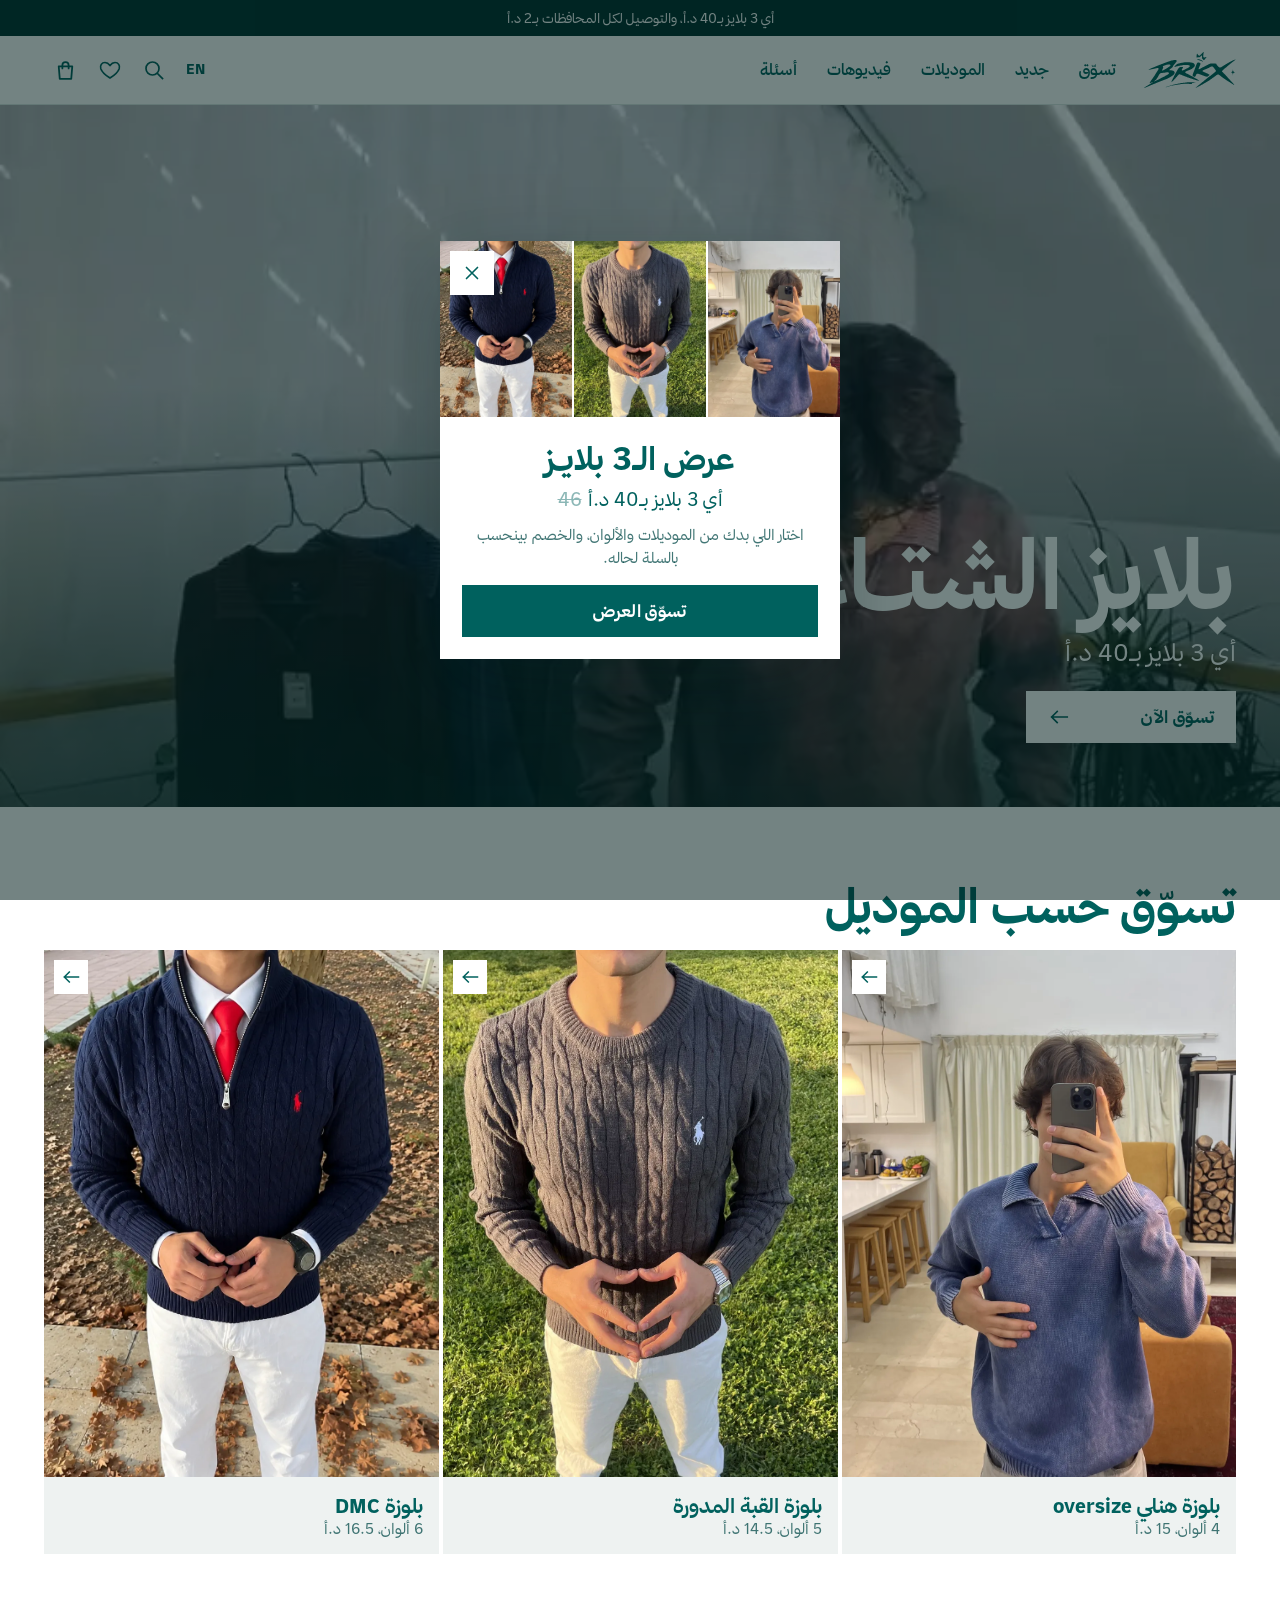
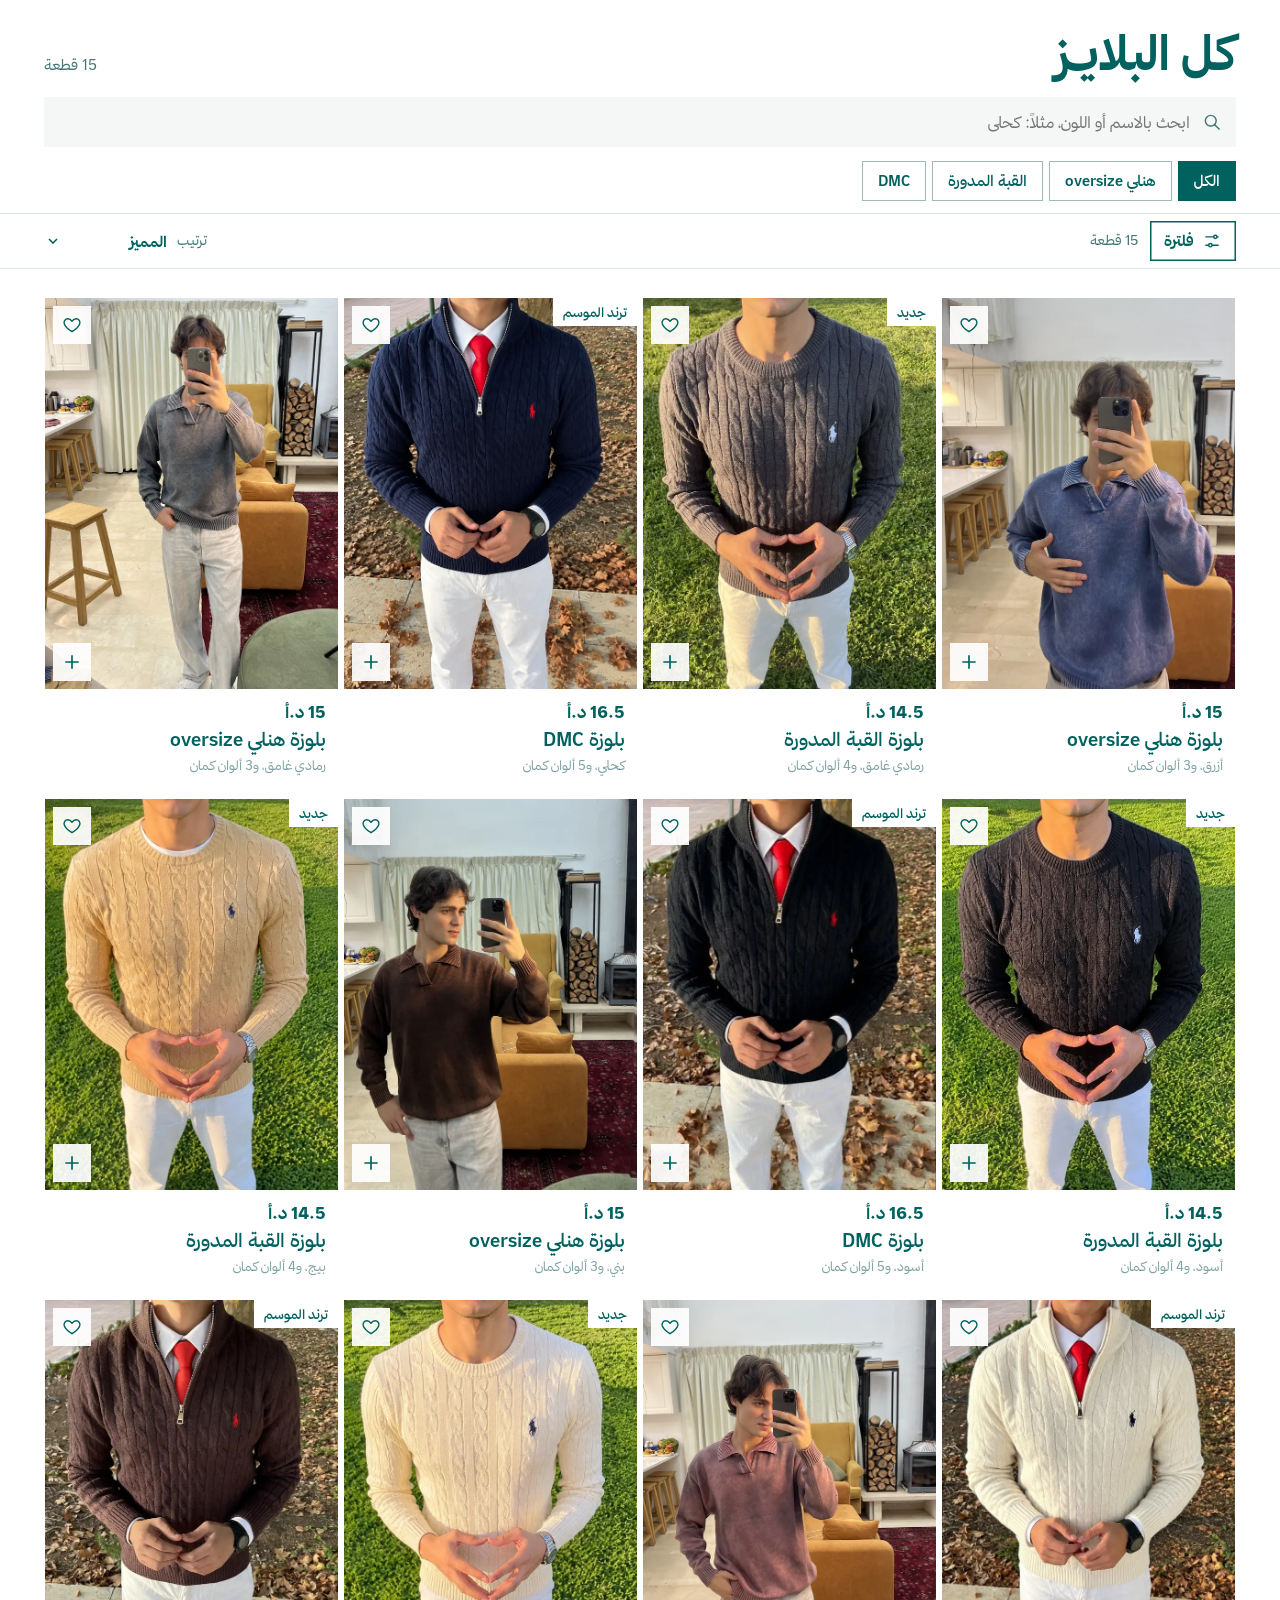
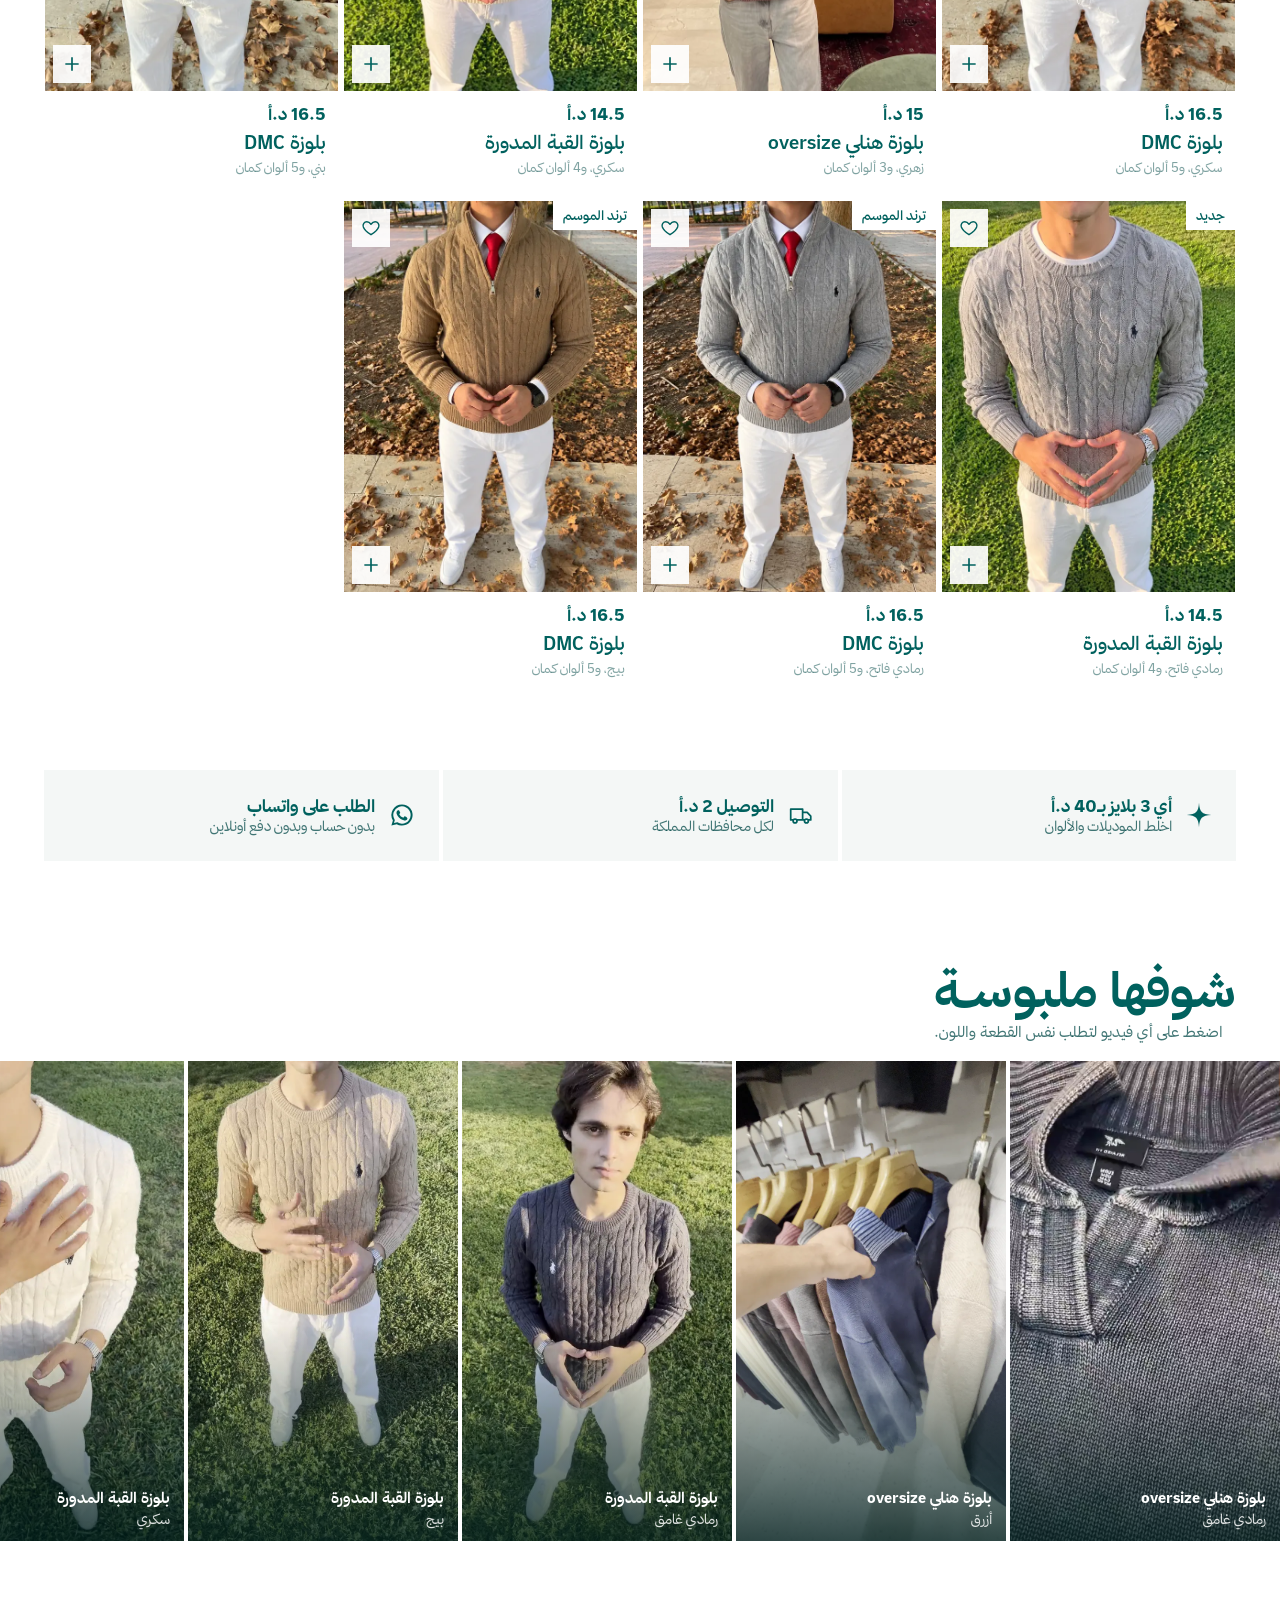
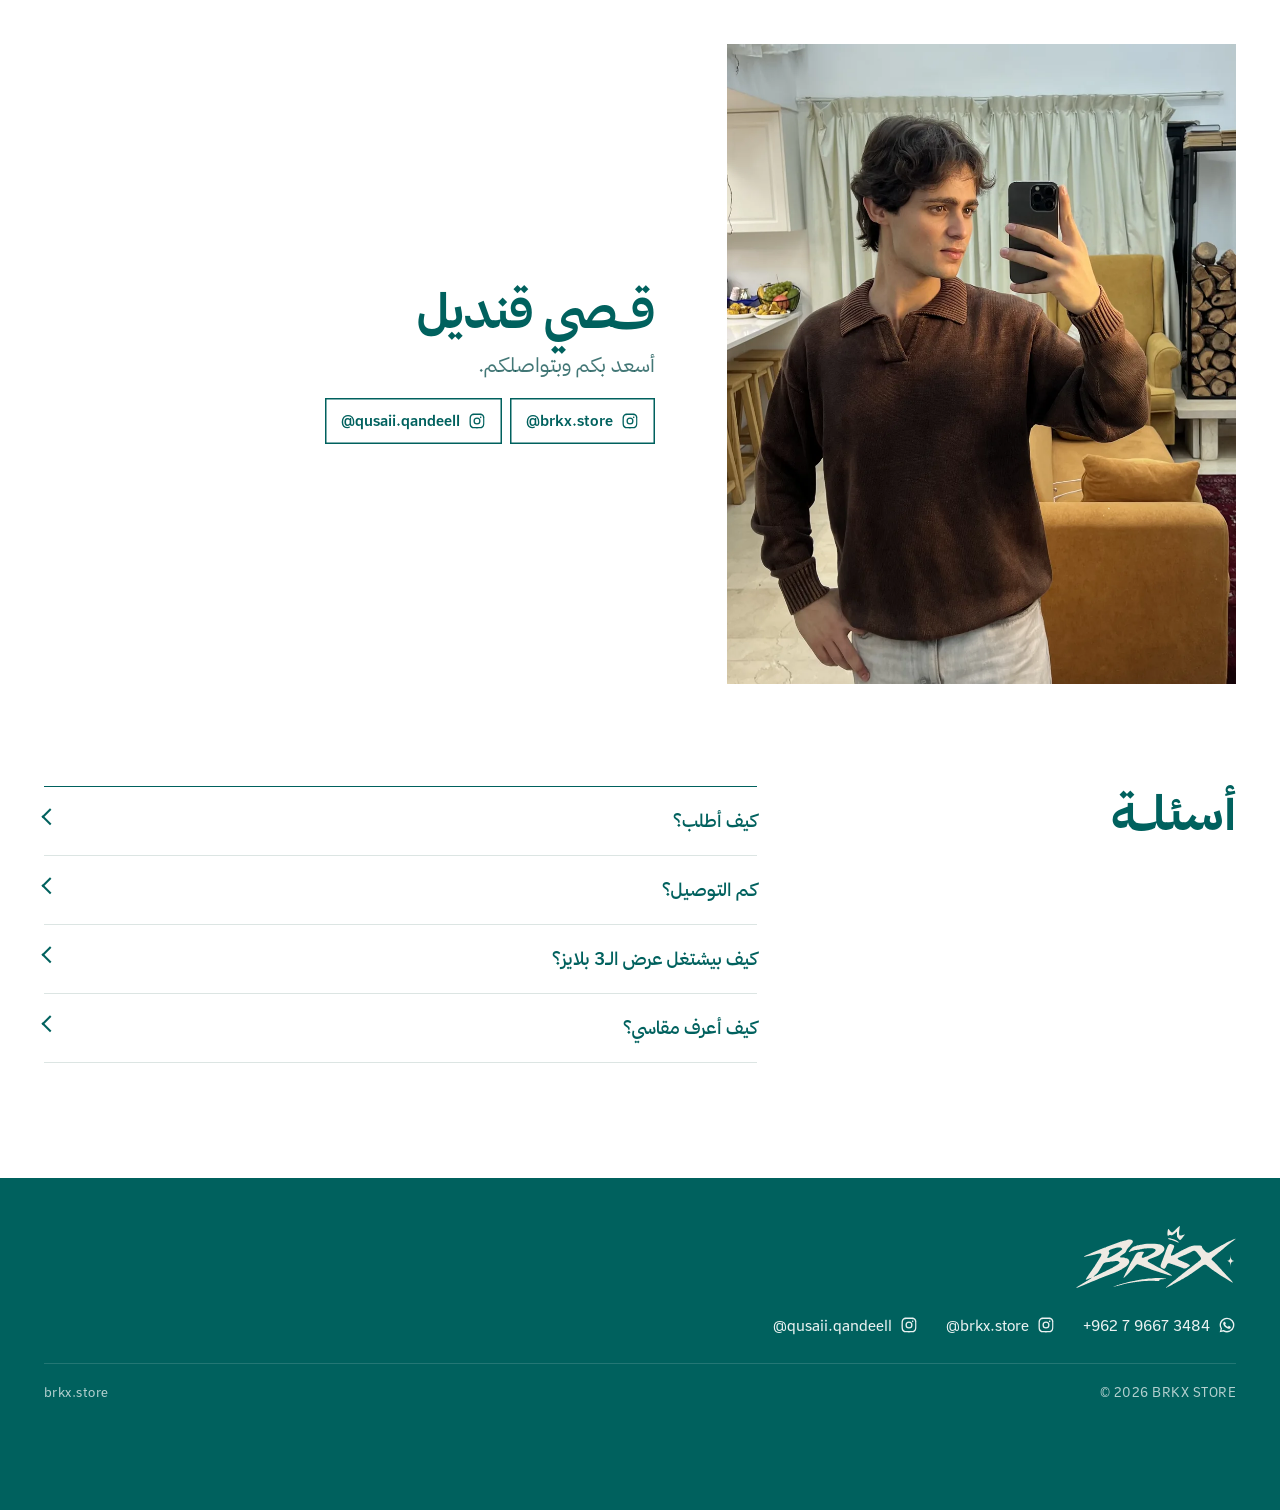
==== commit a29f1b33: "Real store: colourway catalog, filters, sort, search, wishlist, quick add, Thmanyah Sans" ====
--- a/index.html
+++ b/index.html
@@ -15,9 +15,9 @@
 <link rel="icon" href="assets/img/favicon.svg" type="image/svg+xml">
 <link rel="icon" href="favicon.png" type="image/png">
 <link rel="apple-touch-icon" href="assets/img/apple-touch-icon.png">
-<link rel="preload" href="assets/fonts/thmanyah-serif-display-regular.woff2" as="font" type="font/woff2" crossorigin>
-<link rel="preload" href="assets/fonts/thmanyah-serif-display-medium.woff2" as="font" type="font/woff2" crossorigin>
-<link rel="stylesheet" href="assets/css/style.css?v=20261115-2">
+<link rel="preload" href="assets/fonts/thmanyah-sans-regular.woff2" as="font" type="font/woff2" crossorigin>
+<link rel="preload" href="assets/fonts/thmanyah-sans-bold.woff2" as="font" type="font/woff2" crossorigin>
+<link rel="stylesheet" href="assets/css/style.css?v=20261115-3">
 <script>
   (function () {
     try {
@@ -41,12 +41,16 @@
   <div class="top__in">
     <a class="top__logo" href="#" aria-label="BRKX"><img src="assets/img/brkx-logo-green.svg" alt="BRKX" width="1000" height="388"></a>
     <nav class="top__nav" aria-label="primary">
-      <a href="#shop"><span data-l="ar">القطع</span><span data-l="en">Shop</span></a>
+      <a href="#shop" data-shop-filter="all"><span data-l="ar">تسوّق</span><span data-l="en">Shop</span></a>
+      <a href="#shop" data-shop-filter="new"><span data-l="ar">جديد</span><span data-l="en">New</span></a>
+      <a href="#models"><span data-l="ar">الموديلات</span><span data-l="en">Styles</span></a>
       <a href="#films"><span data-l="ar">فيديوهات</span><span data-l="en">Videos</span></a>
       <a href="#faq"><span data-l="ar">أسئلة</span><span data-l="en">FAQ</span></a>
     </nav>
     <div class="top__end">
       <button class="top__lang" id="lang" type="button" aria-label="Switch language"><span data-l="ar">EN</span><span data-l="en">عربي</span></button>
+      <button class="top__icon" type="button" data-search aria-label="Search"><svg viewBox="0 0 24 24" aria-hidden="true"><circle cx="10.5" cy="10.5" r="6.5" fill="none" stroke="currentColor" stroke-width="1.7"/><path d="M15.5 15.5 20.5 20.5" stroke="currentColor" stroke-width="1.7" stroke-linecap="square"/></svg></button>
+      <button class="top__icon" type="button" data-wishlist aria-label="Wishlist"><svg viewBox="0 0 24 24" aria-hidden="true"><path d="M12 20s-7.5-4.6-9.2-9.3C1.7 7.4 3.8 4.5 7 4.5c2 0 3.6 1.1 5 3 1.4-1.9 3-3 5-3 3.2 0 5.3 2.9 4.2 6.2C19.5 15.4 12 20 12 20Z" fill="none" stroke="currentColor" stroke-width="1.7" stroke-linejoin="round"/></svg><span class="top__count js-wish-count" hidden>0</span></button>
       <button class="top__bag" type="button" data-checkout aria-label="Bag">
         <svg viewBox="0 0 24 24" aria-hidden="true"><path d="M5.5 8h13l-1 12h-11l-1-12Z" fill="none" stroke="currentColor" stroke-width="1.7" stroke-linejoin="round"/><path d="M9 10V7a3 3 0 0 1 6 0v3" fill="none" stroke="currentColor" stroke-width="1.7" stroke-linecap="round"/></svg>
         <span class="top__count js-count" hidden>0</span>
@@ -72,14 +76,42 @@
     </div>
   </section>
 
+  <!-- shop by model -->
+  <section class="models" id="models">
+    <div class="wrap">
+      <div class="head"><h2 class="head__title"><span data-l="ar">تسوّق حسب الموديل</span><span data-l="en">SHOP BY STYLE</span></h2></div>
+      <div class="tiles" id="tiles"></div>
+    </div>
+  </section>
+
   <!-- shop -->
   <section class="shop" id="shop">
     <div class="wrap">
       <div class="head">
         <h2 class="head__title"><span data-l="ar">كل البلايـز</span><span data-l="en">ALL KNITWEAR</span></h2>
-        <span class="head__count" id="count"></span>
-      </div>
-    </div>
+        <span class="head__count js-shop-count"></span>
+      </div>
+      <label class="searchbox">
+        <svg viewBox="0 0 24 24" aria-hidden="true"><circle cx="10.5" cy="10.5" r="6.5" fill="none" stroke="currentColor" stroke-width="1.7"/><path d="M15.5 15.5 20.5 20.5" stroke="currentColor" stroke-width="1.7" stroke-linecap="square"/></svg>
+        <input id="search" type="search" autocomplete="off" placeholder="ابحث بالاسم أو اللون، مثلاً: كحلي" aria-label="Search">
+      </label>
+      <div class="tabs" id="tabs" role="tablist"></div>
+    </div>
+    <div class="toolbar">
+      <div class="wrap toolbar__in">
+        <button class="tbtn" id="filterBtn" type="button"><svg viewBox="0 0 24 24" aria-hidden="true"><path d="M4 7h10M18 7h2M4 17h4M12 17h8" stroke="currentColor" stroke-width="1.7"/><circle cx="16" cy="7" r="2" fill="none" stroke="currentColor" stroke-width="1.7"/><circle cx="10" cy="17" r="2" fill="none" stroke="currentColor" stroke-width="1.7"/></svg><span data-l="ar">فلترة</span><span data-l="en">Filter</span><span class="tbtn__n js-fcount" hidden>0</span></button>
+        <span class="toolbar__count js-shop-count"></span>
+        <label class="tsort"><span data-l="ar">ترتيب</span><span data-l="en">Sort</span>
+          <select id="sort">
+            <option value="featured">المميز</option>
+            <option value="new">الجديد أولاً</option>
+            <option value="low">السعر: من الأقل</option>
+            <option value="high">السعر: من الأعلى</option>
+          </select>
+        </label>
+      </div>
+    </div>
+    <div class="wrap"><div class="chips" id="chips" hidden></div></div>
     <div class="grid" id="grid"></div>
   </section>
 
@@ -174,6 +206,36 @@
   </div>
 </div>
 
+<!-- filter panel -->
+<div class="sheet" id="filters" role="dialog" aria-modal="true" aria-labelledby="fTitle" hidden>
+  <div class="sheet__scrim" data-close></div>
+  <div class="sheet__panel sheet__panel--side">
+    <header class="co__head"><h2 id="fTitle"><span data-l="ar">فلترة</span><span data-l="en">Filter</span></h2>
+      <button class="sheet__x sheet__x--flat" type="button" data-close aria-label="Close"><svg viewBox="0 0 24 24" aria-hidden="true"><path d="M6 6l12 12M18 6 6 18" stroke="currentColor" stroke-width="1.8" stroke-linecap="round"/></svg></button></header>
+    <div class="co"><div class="co__scroll" id="fbody"></div>
+      <div class="co__foot ffoot"><button class="btn btn--line" type="button" data-clear><span data-l="ar">مسح</span><span data-l="en">Clear</span></button><button class="btn btn--solid" id="fapply" type="button"></button></div></div>
+  </div>
+</div>
+
+<!-- quick add -->
+<div class="sheet" id="quick" role="dialog" aria-modal="true" aria-label="Quick add" hidden>
+  <div class="sheet__scrim" data-close></div>
+  <div class="sheet__panel sheet__panel--quick">
+    <button class="sheet__x" type="button" data-close aria-label="Close"><svg viewBox="0 0 24 24" aria-hidden="true"><path d="M6 6l12 12M18 6 6 18" stroke="currentColor" stroke-width="1.8" stroke-linecap="round"/></svg></button>
+    <div class="q" id="qbody"></div>
+  </div>
+</div>
+
+<!-- wishlist -->
+<div class="sheet" id="wish" role="dialog" aria-modal="true" aria-labelledby="wTitle" hidden>
+  <div class="sheet__scrim" data-close></div>
+  <div class="sheet__panel sheet__panel--side">
+    <header class="co__head"><h2 id="wTitle"><span data-l="ar">المفضلة</span><span data-l="en">Wishlist</span></h2>
+      <button class="sheet__x sheet__x--flat" type="button" data-close aria-label="Close"><svg viewBox="0 0 24 24" aria-hidden="true"><path d="M6 6l12 12M18 6 6 18" stroke="currentColor" stroke-width="1.8" stroke-linecap="round"/></svg></button></header>
+    <div class="co"><div class="co__scroll" id="wbody"></div></div>
+  </div>
+</div>
+
 <div class="toast" id="toast" role="status" aria-live="polite"></div>
 
 <svg width="0" height="0" style="position:absolute" aria-hidden="true">
@@ -185,7 +247,7 @@
   <symbol id="check" viewBox="0 0 24 24"><path d="M5 12.5l4.2 4.2L19 7" fill="none" stroke="currentColor" stroke-width="2.2" stroke-linecap="round" stroke-linejoin="round"/></symbol>
 </svg>
 
-<script src="assets/js/products.js?v=20261115-2" defer></script>
-<script src="assets/js/store.js?v=20261115-2" defer></script>
+<script src="assets/js/products.js?v=20261115-3" defer></script>
+<script src="assets/js/store.js?v=20261115-3" defer></script>
 </body>
 </html>
--- a/assets/css/style.css
+++ b/assets/css/style.css
@@ -1,8 +1,8 @@
 /* BRKX STORE. Clean, square, bold. White and green. */
-@font-face { font-family: "Thmanyah"; src: url("../fonts/thmanyah-serif-display-light.woff2") format("woff2"); font-weight: 300; font-display: swap; }
-@font-face { font-family: "Thmanyah"; src: url("../fonts/thmanyah-serif-display-regular.woff2") format("woff2"); font-weight: 400; font-display: swap; }
-@font-face { font-family: "Thmanyah"; src: url("../fonts/thmanyah-serif-display-medium.woff2") format("woff2"); font-weight: 500; font-display: swap; }
-@font-face { font-family: "Thmanyah"; src: url("../fonts/thmanyah-serif-display-bold.woff2") format("woff2"); font-weight: 700; font-display: swap; }
+@font-face { font-family: "Thmanyah Sans"; src: url("../fonts/thmanyah-sans-light.woff2") format("woff2"); font-weight: 300; font-display: swap; }
+@font-face { font-family: "Thmanyah Sans"; src: url("../fonts/thmanyah-sans-regular.woff2") format("woff2"); font-weight: 400; font-display: swap; }
+@font-face { font-family: "Thmanyah Sans"; src: url("../fonts/thmanyah-sans-medium.woff2") format("woff2"); font-weight: 500; font-display: swap; }
+@font-face { font-family: "Thmanyah Sans"; src: url("../fonts/thmanyah-sans-bold.woff2") format("woff2"); font-weight: 700; font-display: swap; }
 
 :root {
   --g: #00615E;
@@ -17,7 +17,7 @@
   --line: #DCE5E3;
   --line-2: #9FB9B6;
   --red: #C62828;
-  --sans: "Helvetica Neue", Helvetica, Arial, system-ui, sans-serif;
+  --sans: "Thmanyah Sans", "Helvetica Neue", Arial, system-ui, sans-serif;
   --gut: clamp(16px, 3.4vw, 48px);
   --max: 1440px;
   --ease: cubic-bezier(.2, .8, .2, 1);
@@ -26,7 +26,7 @@
 
 *, *::before, *::after { box-sizing: border-box; }
 html { -webkit-text-size-adjust: 100%; scroll-behavior: smooth; scroll-padding-top: calc(var(--top-h) + 8px); }
-body { margin: 0; background: var(--bg); color: var(--ink); font-family: "Thmanyah", var(--sans); font-size: 17px; line-height: 1.55; -webkit-font-smoothing: antialiased; text-rendering: optimizeLegibility; }
+body { margin: 0; background: var(--bg); color: var(--ink); font-family: var(--sans); font-size: 17px; line-height: 1.55; -webkit-font-smoothing: antialiased; text-rendering: optimizeLegibility; }
 img, video, svg { display: block; max-width: 100%; }
 button, input, select { font: inherit; color: inherit; }
 button { cursor: pointer; background: none; border: 0; padding: 0; text-align: inherit; }
@@ -72,7 +72,7 @@
 .top__nav a:hover { border-bottom-color: var(--g); }
 .top__end { margin-inline-start: auto; display: flex; align-items: center; gap: 4px; }
 .top__lang { height: 40px; padding: 0 10px; font-size: 14px; font-weight: 700; font-family: var(--sans); letter-spacing: .06em; }
-html[lang="en"] .top__lang { font-family: "Thmanyah", var(--sans); font-size: 16px; letter-spacing: 0; }
+
 .top__bag { position: relative; width: 44px; height: 44px; display: grid; place-items: center; }
 .top__bag svg { width: 25px; height: 25px; }
 .top__count { position: absolute; top: 4px; inset-inline-end: 2px; min-width: 18px; height: 18px; padding: 0 4px; border-radius: 9px; background: var(--g); color: #fff; font: 700 11px/18px var(--sans); text-align: center; }
@@ -87,7 +87,7 @@
 .hero::after { content: ""; position: absolute; inset: 0; background: linear-gradient(180deg, rgba(0, 30, 28, 0) 40%, rgba(0, 30, 28, .7) 100%); }
 .hero__text { position: absolute; z-index: 1; inset-inline: var(--gut); bottom: clamp(28px, 6vw, 64px); display: grid; gap: 10px; justify-items: start; color: #fff; max-width: var(--max); margin-inline: auto; }
 .hero__title { font-size: clamp(44px, 10vw, 96px); line-height: 1.05; font-weight: 700; }
-html[lang="en"] .hero__title { font-family: var(--sans); font-weight: 800; letter-spacing: -.01em; font-style: italic; }
+html[lang="en"] .hero__title { font-family: var(--sans); font-weight: 800; letter-spacing: -.01em;  }
 .hero__sub { font-size: clamp(18px, 2.4vw, 24px); }
 .hero__text .btn { margin-top: 10px; min-width: 210px; }
 @media (min-width: 1536px) { .hero__text { inset-inline: calc((100vw - var(--max)) / 2 + var(--gut)); } }
@@ -97,7 +97,7 @@
 .films, .about, .faq { padding-top: clamp(64px, 8vw, 104px); }
 .head { display: flex; align-items: baseline; justify-content: space-between; gap: 16px; margin-bottom: 18px; }
 .head__title { font-size: clamp(30px, 5vw, 48px); line-height: 1.1; font-weight: 700; }
-html[lang="en"] .head__title { font-family: var(--sans); font-weight: 800; font-style: italic; letter-spacing: -.01em; }
+html[lang="en"] .head__title { font-family: var(--sans); font-weight: 800;  letter-spacing: -.01em; }
 .head__count, .head__sub { color: var(--ink-2); font-size: 15px; }
 html[lang="en"] .head__count { font-family: var(--sans); font-size: 13px; letter-spacing: .06em; }
 .films .head { flex-direction: column; gap: 4px; }
@@ -120,7 +120,7 @@
 .card__swatches i { width: 12px; height: 12px; box-shadow: inset 0 0 0 1px rgba(0, 0, 0, .14); }
 .card__body { display: grid; gap: 2px; padding: 10px 12px 18px; }
 .card__price { font-family: var(--sans); font-weight: 700; font-size: 15px; }
-.card__price [data-l="ar"] { font-family: "Thmanyah", var(--sans); font-size: 17px; }
+.card__price [data-l="ar"] { font-family: var(--sans); font-size: 17px; }
 .card__name { font-size: 17px; font-weight: 500; line-height: 1.35; }
 html[lang="en"] .card__name { font-family: var(--sans); font-size: 14px; font-weight: 400; }
 .card__meta { font-size: 14px; color: var(--muted); }
@@ -229,9 +229,9 @@
 .pd__badge { font-size: 14px; color: var(--ink-2); }
 html[lang="en"] .pd__badge { font: 700 12px var(--sans); letter-spacing: .08em; text-transform: uppercase; }
 .pd__name { font-size: clamp(26px, 4vw, 38px); line-height: 1.2; font-weight: 700; }
-html[lang="en"] .pd__name { font-family: var(--sans); font-weight: 800; font-style: italic; text-transform: uppercase; letter-spacing: -.005em; }
+html[lang="en"] .pd__name { font-family: var(--sans); font-weight: 800;  text-transform: uppercase; letter-spacing: -.005em; }
 .pd__price { font: 700 19px var(--sans); }
-.pd__price [data-l="ar"] { font-family: "Thmanyah", var(--sans); font-size: 22px; }
+.pd__price [data-l="ar"] { font-family: var(--sans); font-size: 22px; }
 .pd__deal { display: inline-flex; align-items: center; gap: 8px; justify-self: start; margin-top: 6px; padding: 6px 12px; background: var(--soft); font-size: 15px; font-weight: 500; }
 .pd__deal svg { width: 14px; height: 14px; }
 .pd__label { display: flex; gap: 8px; font-size: 15px; font-weight: 700; margin-bottom: 10px; }
@@ -272,7 +272,7 @@
 /* added confirmation */
 .done { margin: auto; width: 100%; max-width: 520px; padding: 72px var(--gut) calc(24px + env(safe-area-inset-bottom)); display: grid; gap: 18px; }
 .done__head { display: flex; align-items: center; gap: 10px; font-size: 24px; font-weight: 700; }
-html[lang="en"] .done__head { font-family: var(--sans); font-weight: 800; font-style: italic; text-transform: uppercase; font-size: 20px; }
+html[lang="en"] .done__head { font-family: var(--sans); font-weight: 800;  text-transform: uppercase; font-size: 20px; }
 .done__head i { width: 34px; height: 34px; background: var(--g); color: #fff; display: grid; place-items: center; }
 .done__head svg { width: 20px; height: 20px; }
 .done__item { display: flex; gap: 14px; align-items: center; padding-block: 14px; border-block: 1px solid var(--line); }
@@ -284,7 +284,7 @@
 /* checkout */
 .co__head { display: flex; align-items: center; justify-content: space-between; padding: 8px 8px 8px var(--gut); padding-inline-start: var(--gut); border-bottom: 1px solid var(--line); min-height: 60px; }
 .co__head h2 { font-size: 24px; font-weight: 700; }
-html[lang="en"] .co__head h2 { font-family: var(--sans); font-weight: 800; font-style: italic; text-transform: uppercase; font-size: 20px; }
+html[lang="en"] .co__head h2 { font-family: var(--sans); font-weight: 800;  text-transform: uppercase; font-size: 20px; }
 .co { flex: 1; min-height: 0; display: flex; flex-direction: column; }
 .co__scroll { flex: 1; min-height: 0; overflow-y: auto; overscroll-behavior: contain; padding: 4px var(--gut) 24px; }
 @media (min-width: 900px) { .co__scroll { padding-inline: 28px; } .co__head { padding-inline-start: 28px; } .co__foot { padding-inline: 28px !important; } }
@@ -295,7 +295,7 @@
 .item__meta { font-size: 14px; color: var(--ink-2); }
 .item__end { display: grid; justify-items: end; gap: 8px; }
 .item__price { font: 700 15px var(--sans); }
-.item__price [data-l="ar"] { font-family: "Thmanyah", var(--sans); font-size: 17px; }
+.item__price [data-l="ar"] { font-family: var(--sans); font-size: 17px; }
 .qty { display: inline-flex; align-items: center; box-shadow: inset 0 0 0 1px var(--line-2); height: 38px; }
 .qty button { width: 36px; height: 38px; display: grid; place-items: center; }
 .qty button:hover { background: var(--soft); }
@@ -340,7 +340,7 @@
 .promo__pics img { width: 100%; aspect-ratio: 3 / 4; object-fit: cover; }
 .promo__body { padding: 22px; text-align: center; display: grid; gap: 8px; }
 .promo__title { font-size: 32px; line-height: 1.2; font-weight: 700; }
-html[lang="en"] .promo__title { font-family: var(--sans); font-weight: 800; font-style: italic; text-transform: uppercase; font-size: 26px; }
+html[lang="en"] .promo__title { font-family: var(--sans); font-weight: 800;  text-transform: uppercase; font-size: 26px; }
 .promo__price { font-size: 19px; }
 .promo__price s { opacity: .45; margin-inline-start: 6px; }
 .promo__text { font-size: 15px; color: var(--ink-2); margin-bottom: 8px; }
@@ -382,4 +382,139 @@
 @media (min-width: 900px) { .pd__foot { margin-top: 8px; } .pd__side { justify-content: center; } .pd__info { padding-top: 48px; } }
 .bar__go { white-space: nowrap; }
 .bar__total { font-family: var(--sans); }
-.bar__total [data-l="ar"] { font-family: "Thmanyah", var(--sans); font-size: 20px; }
+.bar__total [data-l="ar"] { font-family: var(--sans); font-size: 20px; }
+
+/* =========================================================
+   STORE: listing, filters, wishlist, quick add
+   ========================================================= */
+.top__icon { position: relative; width: 44px; height: 44px; display: grid; place-items: center; }
+.top__icon svg { width: 24px; height: 24px; }
+.top__end { gap: 0; }
+@media (max-width: 420px) { .top__lang { padding: 0 6px; } .top__icon, .top__bag { width: 40px; } }
+
+/* shop by model */
+.models { padding-top: clamp(40px, 6vw, 72px); }
+.tiles { display: grid; grid-template-columns: repeat(3, minmax(0, 1fr)); gap: 4px; }
+.tile { position: relative; display: block; background: var(--tile); overflow: hidden; }
+.tile__img { display: block; aspect-ratio: 3 / 4; }
+.tile__img img { width: 100%; height: 100%; object-fit: cover; transition: transform .7s var(--ease); }
+.tile:hover .tile__img img { transform: scale(1.04); }
+.tile__text { display: grid; gap: 0; padding: 10px 10px 12px; line-height: 1.3; }
+.tile__text b { font-size: 15px; font-weight: 700; }
+.tile__text > span { font-size: 13px; color: var(--ink-2); }
+.tile .arr { position: absolute; top: 10px; inset-inline-end: 10px; width: 34px; height: 34px; padding: 7px; background: #fff; color: var(--g); }
+@media (min-width: 900px) { .tile__text { padding: 16px; } .tile__text b { font-size: 20px; } .tile__text > span { font-size: 15px; } }
+
+/* search + tabs */
+.searchbox { display: flex; align-items: center; gap: 10px; height: 50px; padding: 0 14px; background: var(--soft); margin-bottom: 14px; }
+.searchbox svg { width: 20px; height: 20px; flex: none; color: var(--ink-2); }
+.searchbox input { flex: 1; min-width: 0; height: 100%; border: 0; background: none; font-size: 16px; outline: none; }
+.searchbox:focus-within { box-shadow: inset 0 0 0 1.5px var(--g); }
+.tabs { display: flex; gap: 6px; overflow-x: auto; scrollbar-width: none; margin-inline: calc(var(--gut) * -1); padding-inline: var(--gut); padding-bottom: 12px; }
+.tabs::-webkit-scrollbar { display: none; }
+.tab { flex: none; height: 40px; padding: 0 16px; box-shadow: inset 0 0 0 1px var(--line-2); font-size: 15px; font-weight: 500; white-space: nowrap; }
+.tab:hover { box-shadow: inset 0 0 0 1.5px var(--g); }
+.tab.is-on { background: var(--g); color: #fff; box-shadow: none; }
+
+/* sticky toolbar */
+.toolbar { position: sticky; top: var(--top-h); z-index: 40; background: #fff; border-block: 1px solid var(--line); }
+.toolbar__in { display: flex; align-items: center; gap: 12px; height: 54px; }
+.tbtn { display: inline-flex; align-items: center; gap: 8px; height: 40px; padding: 0 14px; box-shadow: inset 0 0 0 1.5px var(--g); font-weight: 700; font-size: 15px; }
+.tbtn svg { width: 20px; height: 20px; }
+.tbtn__n { min-width: 20px; height: 20px; padding: 0 5px; background: var(--g); color: #fff; font-size: 12px; line-height: 20px; text-align: center; }
+.toolbar__count { color: var(--ink-2); font-size: 14px; }
+.tsort { margin-inline-start: auto; display: inline-flex; align-items: center; gap: 6px; font-size: 14px; color: var(--ink-2); }
+.tsort select { height: 40px; border: 0; background: none; font: 700 15px var(--sans); color: var(--g); padding-inline: 4px 20px; appearance: none; -webkit-appearance: none; background-image: url("data:image/svg+xml,%3Csvg xmlns='http://www.w3.org/2000/svg' width='10' height='6'%3E%3Cpath d='M1 1l4 4 4-4' fill='none' stroke='%2300615E' stroke-width='1.6'/%3E%3C/svg%3E"); background-repeat: no-repeat; background-position: left 4px center; cursor: pointer; }
+html[dir="ltr"] .tsort select { background-position: right 4px center; }
+@media (max-width: 520px) { .toolbar__count { display: none; } }
+.chips { display: flex; flex-wrap: wrap; gap: 6px; padding: 12px 0 4px; }
+.fchip { display: inline-flex; align-items: center; gap: 6px; height: 34px; padding: 0 10px; background: var(--soft); font-size: 14px; font-weight: 500; }
+.fchip svg { width: 14px; height: 14px; }
+.fchip--clear { background: none; text-decoration: underline; text-underline-offset: 3px; }
+.chip__dot { width: 12px; height: 12px; box-shadow: inset 0 0 0 1px rgba(0,0,0,.15); }
+.shop .grid { margin-top: 12px; }
+
+/* cards */
+.card { position: relative; }
+.card__img { position: relative; }
+.card__heart, .card__quick { position: absolute; z-index: 2; width: 38px; height: 38px; display: grid; place-items: center; background: rgba(255,255,255,.92); color: var(--g); transition: background .2s, transform .2s; }
+.card__heart { top: 8px; inset-inline-end: 8px; }
+.card__media { position: relative; }
+.card__quick { bottom: 8px; inset-inline-end: 8px; }
+.card__quick:hover, .card__heart:hover { background: #fff; }
+.card__heart svg, .card__quick svg { width: 20px; height: 20px; }
+.card__heart.is-on, .pd__heart.is-on { --heart-fill: currentColor; color: #D7264B; }
+.card__heart:active { transform: scale(.9); }
+.card__body { display: grid; gap: 2px; padding: 10px 12px 18px; }
+.card__meta { font-size: 13px; }
+.grid.is-odd > .card:first-child { grid-column: auto; }
+.grid.is-odd > .card:first-child .card__img { aspect-ratio: 3 / 4; }
+@media (min-width: 900px) { .grid { grid-template-columns: repeat(4, minmax(0, 1fr)); } }
+.noresults { grid-column: 1 / -1; display: grid; justify-items: center; gap: 14px; padding: 64px 16px; text-align: center; color: var(--ink-2); }
+
+/* filter panel */
+.fgroup { padding: 18px 0; border-bottom: 1px solid var(--line); }
+.fgroup h3 { font-size: 16px; font-weight: 700; margin-bottom: 10px; }
+.fopt { display: flex; align-items: center; gap: 12px; width: 100%; padding: 10px 0; font-size: 16px; }
+.fopt__box { width: 22px; height: 22px; flex: none; box-shadow: inset 0 0 0 1.5px var(--line-2); position: relative; }
+.fopt.is-on .fopt__box { background: var(--g); box-shadow: none; }
+.fopt.is-on .fopt__box::after { content: ""; position: absolute; inset: 5px 7px 7px; border: solid #fff; border-width: 0 2px 2px 0; transform: rotate(45deg); }
+.fopt__label { flex: 1; }
+.fopt__n, .fcol__n { color: var(--muted); font-size: 14px; }
+.is-empty { opacity: .4; }
+.fcolours { display: grid; grid-template-columns: repeat(3, minmax(0, 1fr)); gap: 6px; }
+.fcol { display: grid; justify-items: center; gap: 6px; padding: 10px 4px; box-shadow: inset 0 0 0 1px var(--line); font-size: 14px; }
+.fcol i { width: 28px; height: 28px; box-shadow: inset 0 0 0 1px rgba(0,0,0,.15); }
+.fcol.is-on { box-shadow: inset 0 0 0 2px var(--g); font-weight: 700; }
+.ffoot { display: grid; grid-template-columns: 1fr 2fr; gap: 8px; }
+.ffoot .btn { min-height: 54px; }
+
+/* quick add sheet */
+.sheet__panel--quick { inset: auto 0 0 0; max-height: 80svh; transform: translateY(100%); }
+.sheet.is-on .sheet__panel--quick { transform: none; }
+@media (min-width: 900px) { .sheet__panel--quick { inset: 50% auto auto 50%; width: 440px; transform: translate(-50%, -46%); opacity: 0; } .sheet.is-on .sheet__panel--quick { transform: translate(-50%, -50%); opacity: 1; } }
+.q { padding: 20px var(--gut) calc(20px + env(safe-area-inset-bottom)); display: grid; gap: 14px; }
+@media (min-width: 900px) { .q { padding: 24px; } }
+.q__item { display: flex; gap: 14px; align-items: center; padding-inline-end: 48px; }
+.q__item img { width: 72px; height: 96px; object-fit: cover; background: var(--tile); }
+.q__more { justify-self: start; font-size: 15px; text-decoration: underline; text-underline-offset: 4px; }
+
+/* wishlist */
+.wbtn { min-height: 40px; padding: 0 12px; font-size: 14px; white-space: nowrap; }
+.wrm { font-size: 13px; color: var(--ink-2); text-decoration: underline; text-underline-offset: 3px; }
+.empty > svg { width: 34px; height: 34px; color: var(--g); }
+.empty__sub { font-size: 14px; color: var(--ink-2); }
+
+/* product page extras */
+.crumbs { display: flex; flex-wrap: wrap; align-items: center; gap: 6px; font-size: 13px; color: var(--ink-2); }
+.crumbs a:hover { text-decoration: underline; }
+.crumbs b { font-weight: 500; color: var(--g); }
+.pd__titlerow { display: flex; align-items: flex-start; justify-content: space-between; gap: 12px; }
+.pd__heart { flex: none; width: 44px; height: 44px; display: grid; place-items: center; box-shadow: inset 0 0 0 1px var(--line-2); color: var(--g); }
+.pd__heart svg { width: 22px; height: 22px; }
+.pd__more details { border-top: 1px solid var(--line); }
+.pd__more details:last-child { border-bottom: 1px solid var(--line); }
+.pd__more summary { list-style: none; cursor: pointer; display: flex; justify-content: space-between; align-items: center; padding: 16px 0; font-weight: 700; font-size: 16px; }
+.pd__more summary::-webkit-details-marker { display: none; }
+.pd__more summary::after { content: ""; width: 10px; height: 10px; border-inline-end: 2px solid var(--g); border-bottom: 2px solid var(--g); transform: rotate(45deg) translate(-2px, -2px); transition: transform .25s; }
+.pd__more details[open] summary::after { transform: rotate(-135deg); }
+.pd__more p, .specs { padding: 0 0 16px; color: var(--ink-2); font-size: 15px; }
+.specs { list-style: none; margin: 0; display: grid; gap: 6px; }
+.specs li { padding-inline-start: 16px; position: relative; }
+.specs li::before { content: ""; position: absolute; inset-inline-start: 0; top: .7em; width: 6px; height: 2px; background: var(--g); }
+.related h3 { font-size: 18px; font-weight: 700; margin-bottom: 12px; }
+.related__rail { display: flex; gap: 4px; overflow-x: auto; scrollbar-width: none; margin-inline: calc(var(--gut) * -1); padding-inline: var(--gut); }
+.related__rail::-webkit-scrollbar { display: none; }
+.rcard { flex: none; width: 140px; display: grid; gap: 2px; text-align: start; }
+.rcard__img { display: block; aspect-ratio: 3 / 4; background: var(--tile); overflow: hidden; }
+.rcard__img img { width: 100%; height: 100%; object-fit: cover; }
+.rcard__price { font-weight: 700; font-size: 14px; margin-top: 6px; }
+.rcard__name { font-size: 14px; }
+.rcard__meta { font-size: 12px; color: var(--muted); }
+@media (min-width: 900px) { .related__rail { margin-inline: 0; padding-inline: 0; } }
+.pd__info { grid-template-columns: minmax(0, 1fr); }
+.pd__info > *, .pd__side, .pd__scroll { min-width: 0; }
+@media (min-width: 900px) {
+  .pd__foot { position: sticky; bottom: 0; background: #fff; border-top: 1px solid var(--line); padding: 14px 56px 22px; margin-top: 0; max-width: 560px; }
+  .pd__side { justify-content: flex-start; }
+}
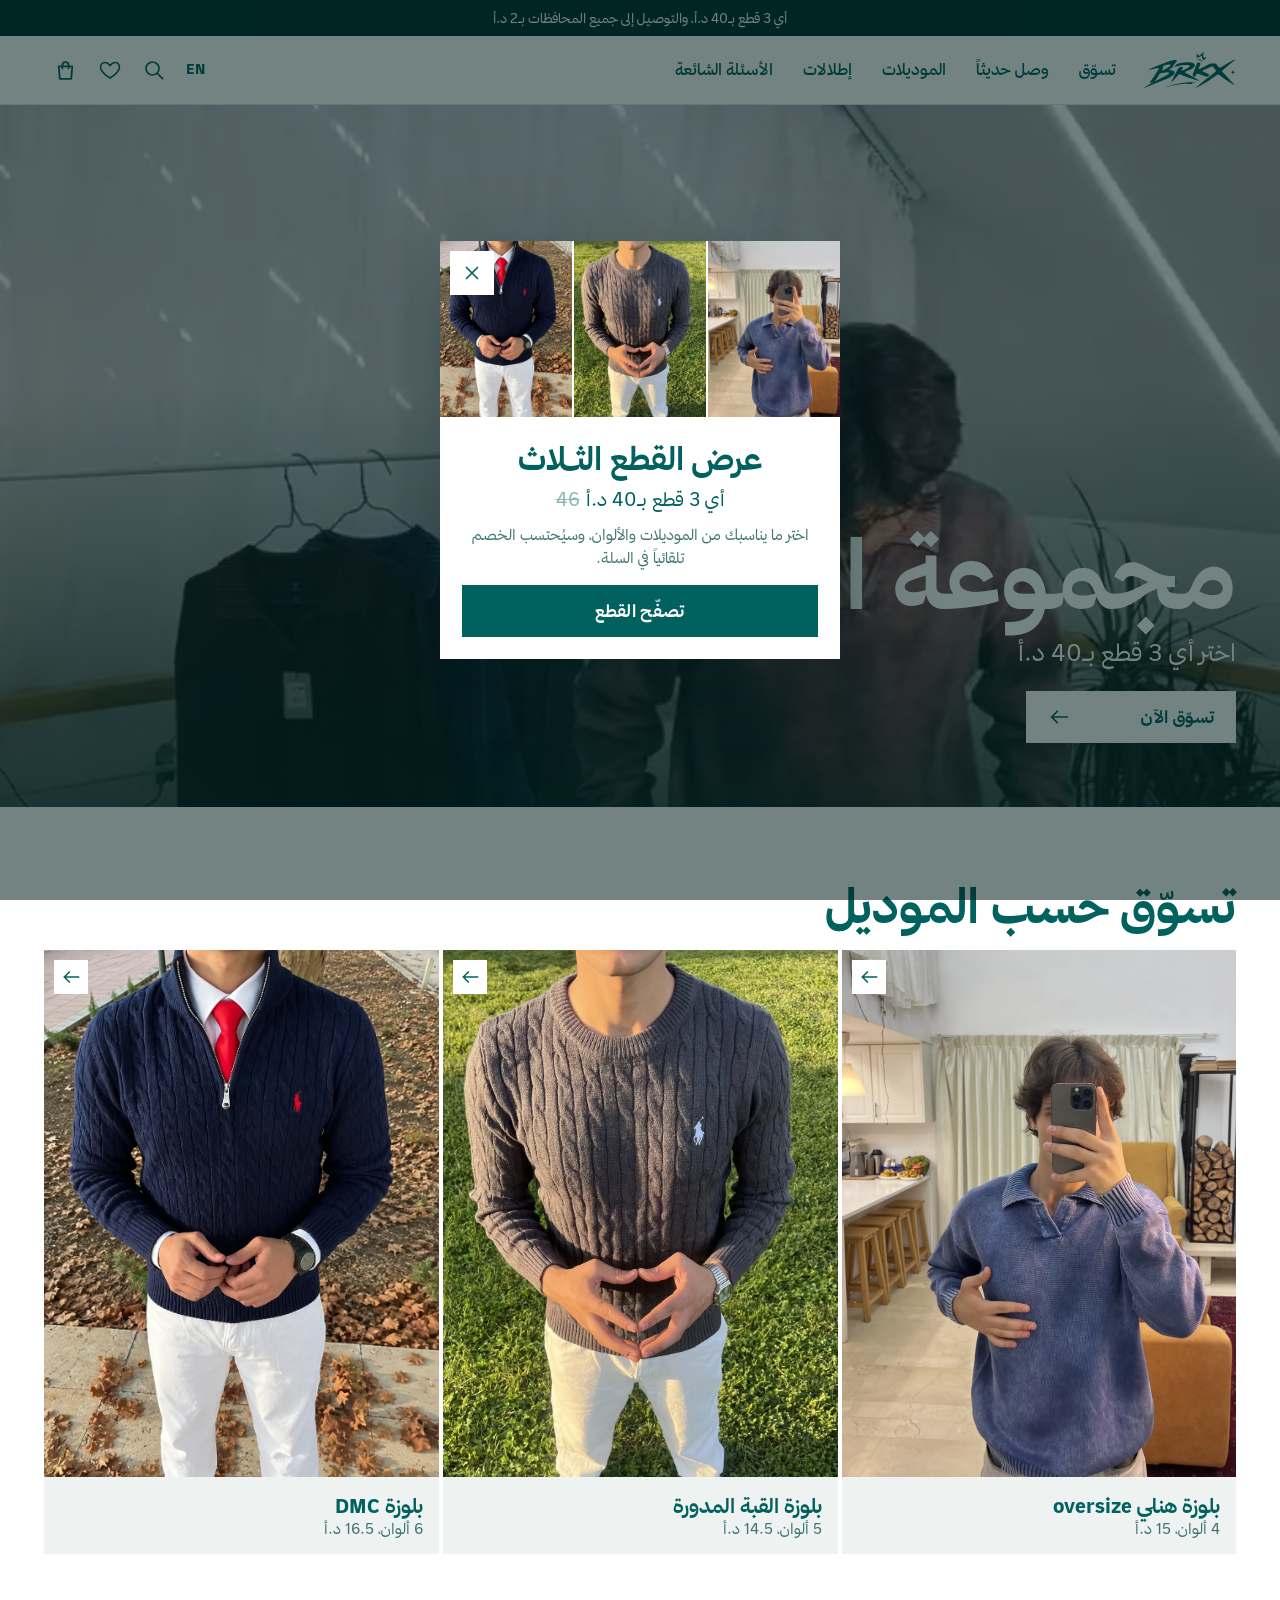
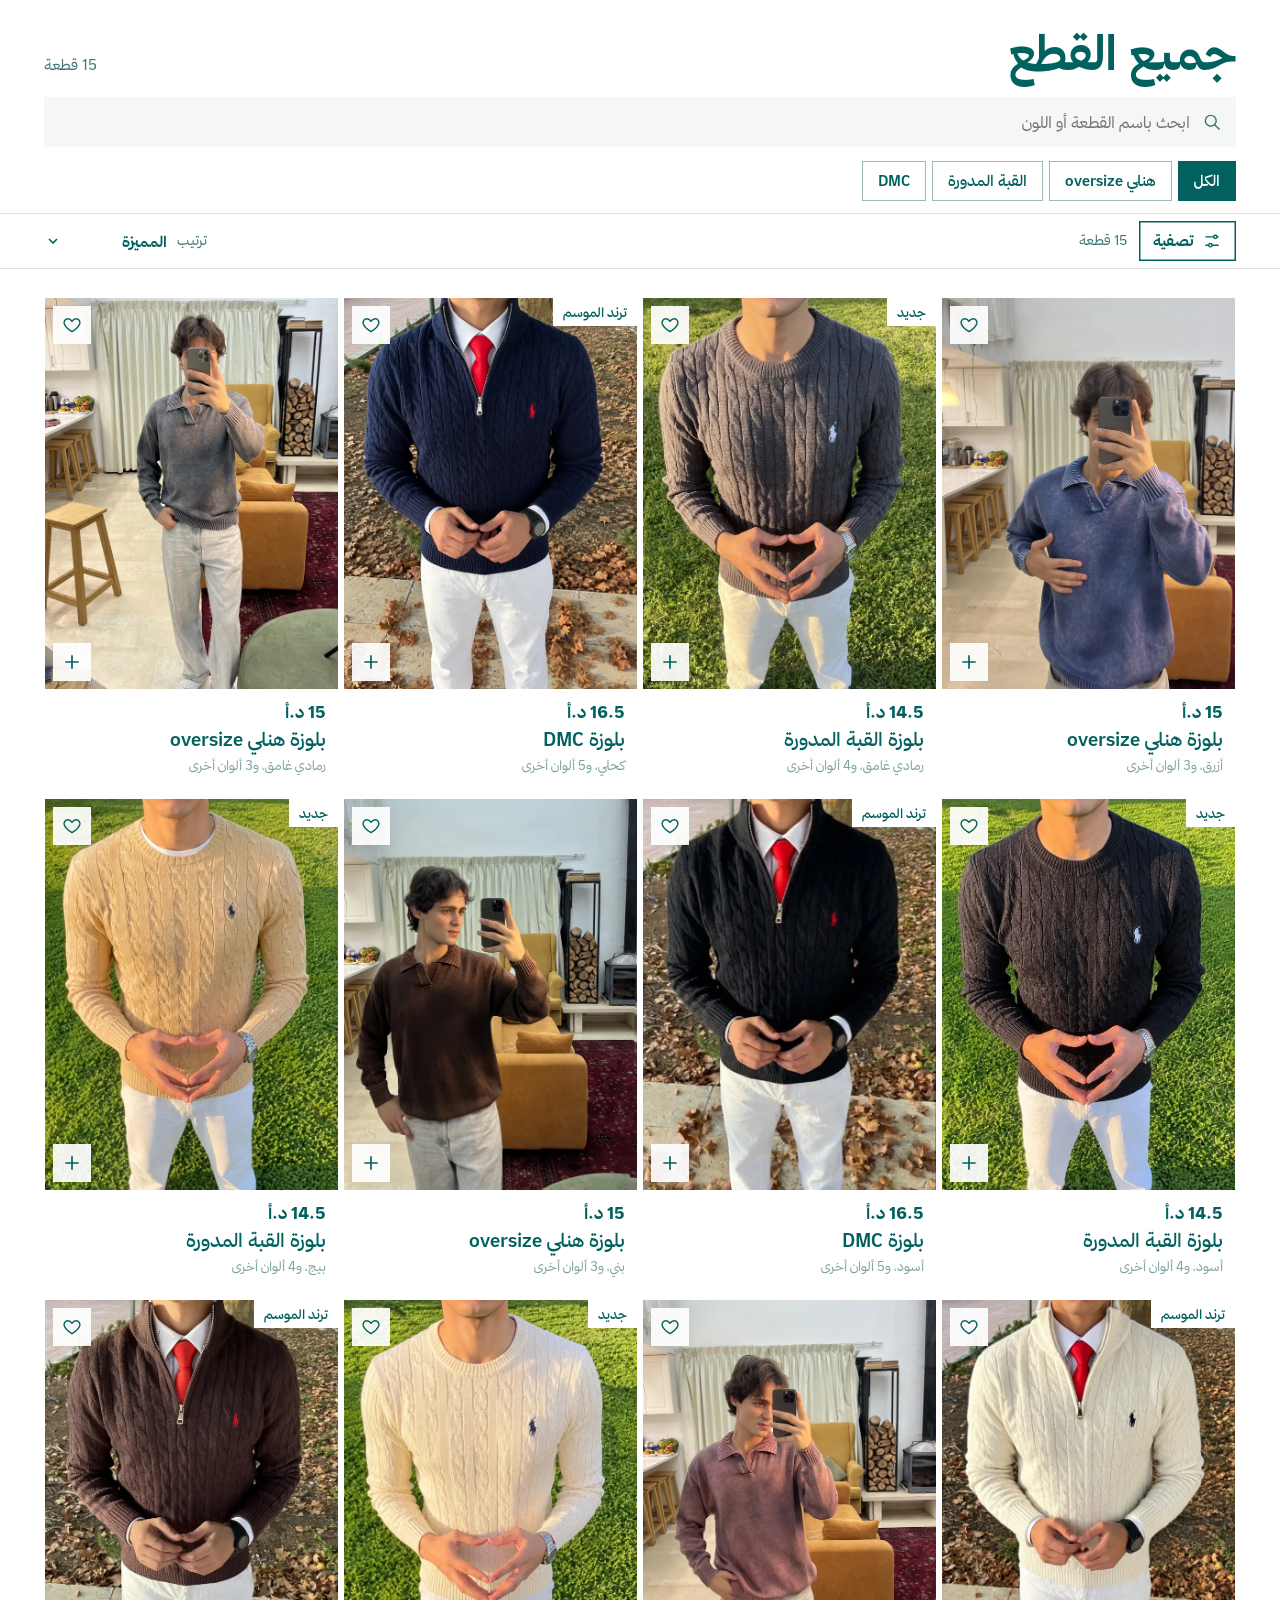
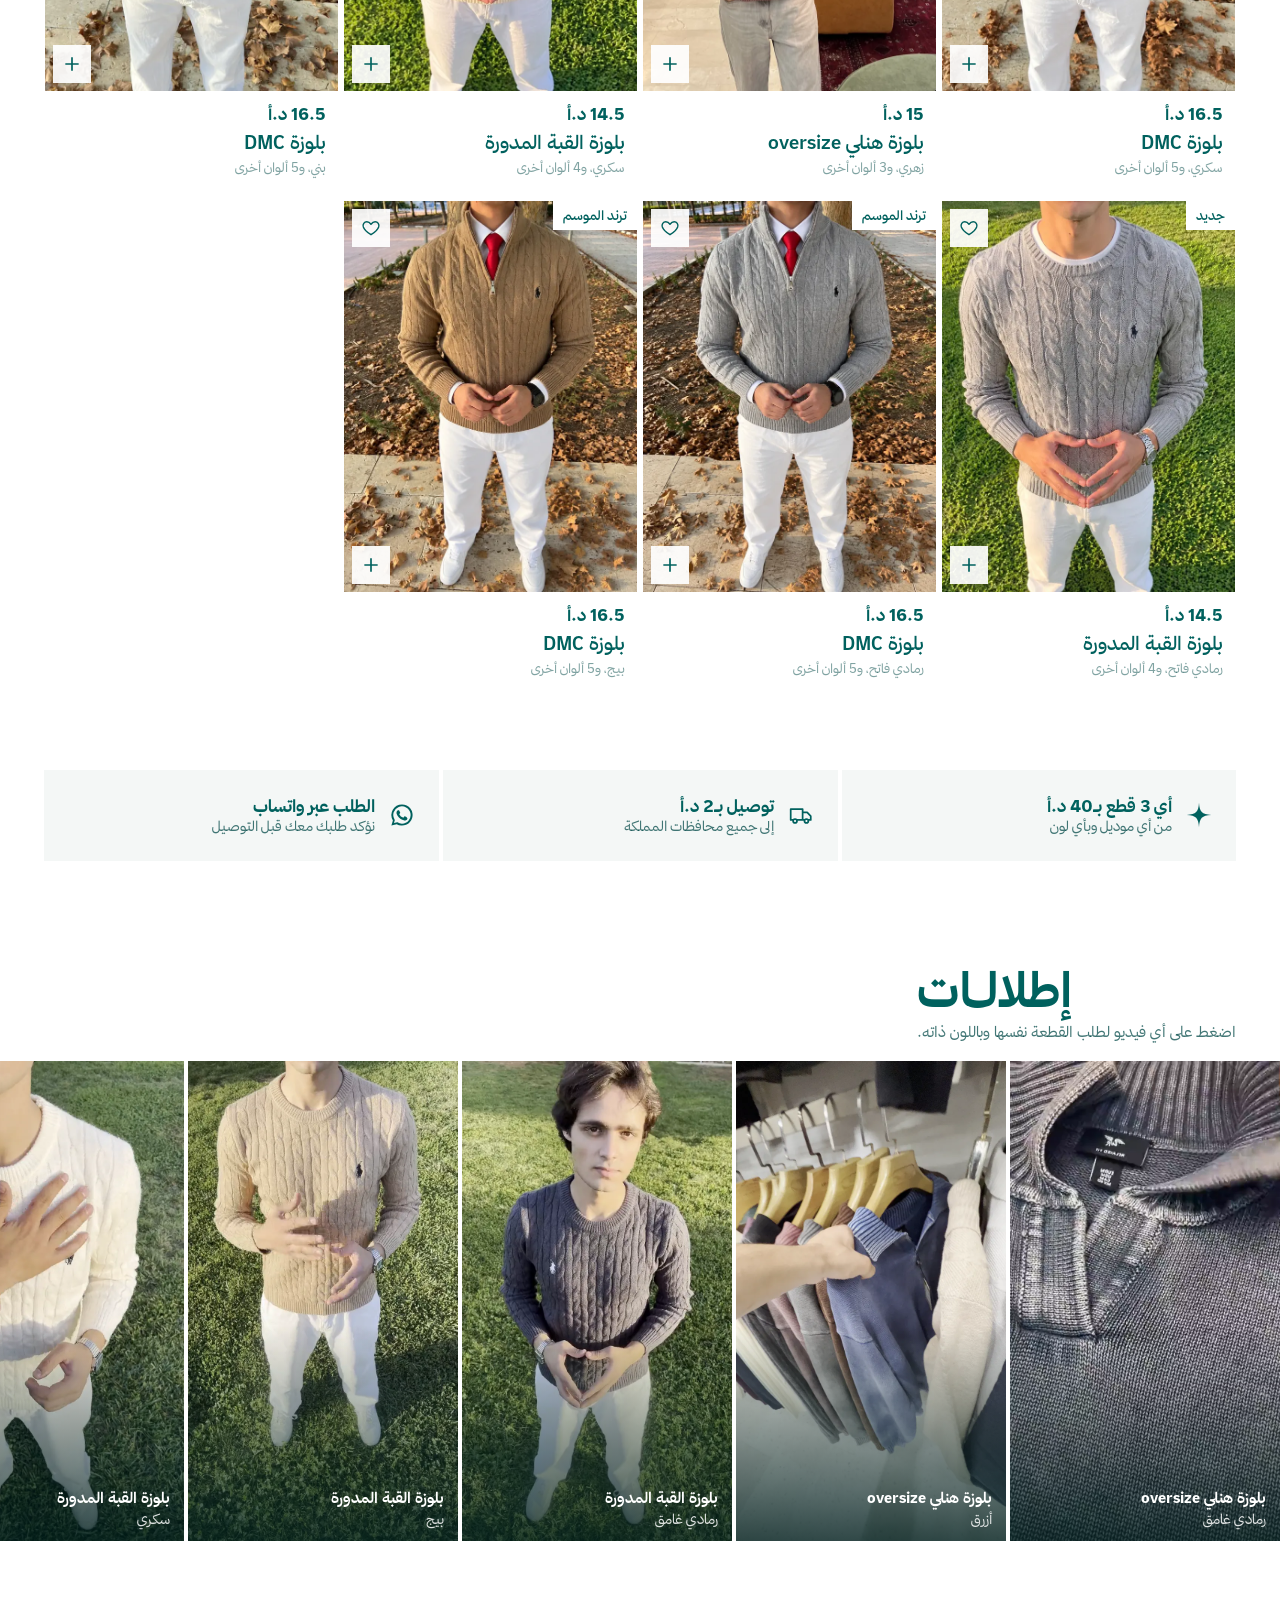
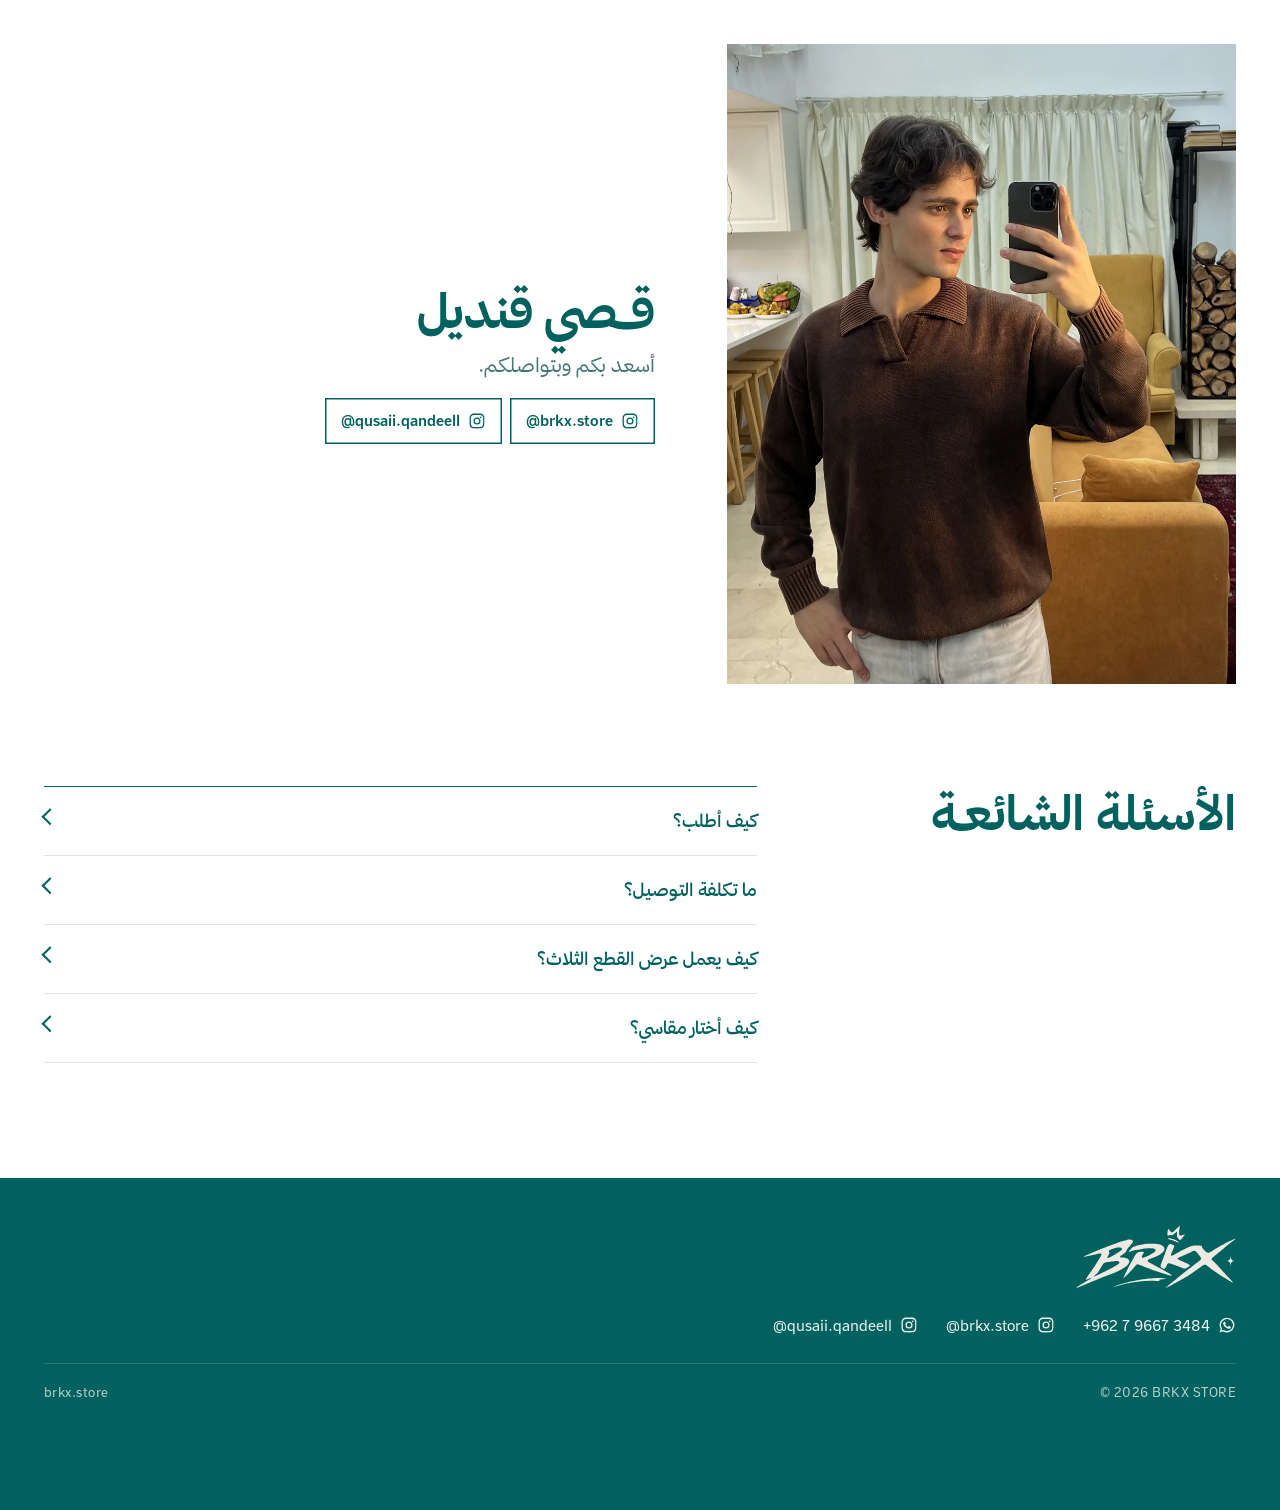
==== commit 926a73a9: "Store: real catalog, Thmanyah Sans, refined copy" ====
--- a/index.html
+++ b/index.html
@@ -4,7 +4,7 @@
 <meta charset="utf-8">
 <meta name="viewport" content="width=device-width, initial-scale=1, viewport-fit=cover">
 <title>BRKX STORE</title>
-<meta name="description" content="BRKX STORE - متجر بلايز في الأردن. بلوزة هنلي oversize، بلوزة القبة المدورة، وبلوزة DMC. مقاسات من M إلى XXL. أي 3 بلايز بـ40 دينار، والتوصيل لجميع محافظات المملكة بدينارين. الطلب عبر واتساب.">
+<meta name="description" content="BRKX STORE - متجر ملابس في الأردن. بلوزة هنلي oversize، بلوزة القبة المدورة، وبلوزة DMC. مقاسات من M إلى XXL. أي 3 قطع بـ40 دينار، والتوصيل لجميع محافظات المملكة بدينارين. الطلب عبر واتساب.">
 <meta name="theme-color" content="#FFFFFF">
 <meta property="og:type" content="website">
 <meta property="og:title" content="BRKX STORE">
@@ -17,7 +17,7 @@
 <link rel="apple-touch-icon" href="assets/img/apple-touch-icon.png">
 <link rel="preload" href="assets/fonts/thmanyah-sans-regular.woff2" as="font" type="font/woff2" crossorigin>
 <link rel="preload" href="assets/fonts/thmanyah-sans-bold.woff2" as="font" type="font/woff2" crossorigin>
-<link rel="stylesheet" href="assets/css/style.css?v=20261115-3">
+<link rel="stylesheet" href="assets/css/style.css?v=20261115-4">
 <script>
   (function () {
     try {
@@ -32,7 +32,7 @@
 
 <!-- top strip -->
 <p class="strip">
-  <span data-l="ar">أي 3 بلايز بـ<bdi class="js-offer-price">40</bdi> د.أ، والتوصيل لكل المحافظات بـ<bdi class="js-deliv">2</bdi> د.أ</span>
+  <span data-l="ar">أي 3 قطع بـ<bdi class="js-offer-price">40</bdi> د.أ، والتوصيل إلى جميع المحافظات بـ<bdi class="js-deliv">2</bdi> د.أ</span>
   <span data-l="en">Any 3 pieces for JOD <bdi class="js-offer-price">40</bdi>, delivery anywhere in Jordan JOD <bdi class="js-deliv">2</bdi></span>
 </p>
 
@@ -42,10 +42,10 @@
     <a class="top__logo" href="#" aria-label="BRKX"><img src="assets/img/brkx-logo-green.svg" alt="BRKX" width="1000" height="388"></a>
     <nav class="top__nav" aria-label="primary">
       <a href="#shop" data-shop-filter="all"><span data-l="ar">تسوّق</span><span data-l="en">Shop</span></a>
-      <a href="#shop" data-shop-filter="new"><span data-l="ar">جديد</span><span data-l="en">New</span></a>
+      <a href="#shop" data-shop-filter="new"><span data-l="ar">وصل حديثاً</span><span data-l="en">New</span></a>
       <a href="#models"><span data-l="ar">الموديلات</span><span data-l="en">Styles</span></a>
-      <a href="#films"><span data-l="ar">فيديوهات</span><span data-l="en">Videos</span></a>
-      <a href="#faq"><span data-l="ar">أسئلة</span><span data-l="en">FAQ</span></a>
+      <a href="#films"><span data-l="ar">إطلالات</span><span data-l="en">Videos</span></a>
+      <a href="#faq"><span data-l="ar">الأسئلة الشائعة</span><span data-l="en">FAQ</span></a>
     </nav>
     <div class="top__end">
       <button class="top__lang" id="lang" type="button" aria-label="Switch language"><span data-l="ar">EN</span><span data-l="en">عربي</span></button>
@@ -70,8 +70,8 @@
       </video>
     </div>
     <div class="hero__text">
-      <h1 class="hero__title"><span data-l="ar">بلايز الشتـاء.</span><span data-l="en">WINTER KNITS.</span></h1>
-      <p class="hero__sub"><span data-l="ar">أي 3 بلايز بـ<bdi class="js-offer-price">40</bdi> د.أ</span><span data-l="en">Any 3 for JOD <bdi class="js-offer-price">40</bdi></span></p>
+      <h1 class="hero__title"><span data-l="ar">مجموعة الشتـاء.</span><span data-l="en">WINTER KNITS.</span></h1>
+      <p class="hero__sub"><span data-l="ar">اختر أي 3 قطع بـ<bdi class="js-offer-price">40</bdi> د.أ</span><span data-l="en">Any 3 for JOD <bdi class="js-offer-price">40</bdi></span></p>
       <a class="btn btn--light btn--arrow" href="#shop"><span data-l="ar">تسوّق الآن</span><span data-l="en">SHOP NOW</span><svg class="arr" aria-hidden="true"><use href="#arrow"/></svg></a>
     </div>
   </section>
@@ -88,18 +88,18 @@
   <section class="shop" id="shop">
     <div class="wrap">
       <div class="head">
-        <h2 class="head__title"><span data-l="ar">كل البلايـز</span><span data-l="en">ALL KNITWEAR</span></h2>
+        <h2 class="head__title"><span data-l="ar">جميع القطـع</span><span data-l="en">ALL KNITWEAR</span></h2>
         <span class="head__count js-shop-count"></span>
       </div>
       <label class="searchbox">
         <svg viewBox="0 0 24 24" aria-hidden="true"><circle cx="10.5" cy="10.5" r="6.5" fill="none" stroke="currentColor" stroke-width="1.7"/><path d="M15.5 15.5 20.5 20.5" stroke="currentColor" stroke-width="1.7" stroke-linecap="square"/></svg>
-        <input id="search" type="search" autocomplete="off" placeholder="ابحث بالاسم أو اللون، مثلاً: كحلي" aria-label="Search">
+        <input id="search" type="search" autocomplete="off" placeholder="ابحث باسم القطعة أو اللون" aria-label="Search">
       </label>
       <div class="tabs" id="tabs" role="tablist"></div>
     </div>
     <div class="toolbar">
       <div class="wrap toolbar__in">
-        <button class="tbtn" id="filterBtn" type="button"><svg viewBox="0 0 24 24" aria-hidden="true"><path d="M4 7h10M18 7h2M4 17h4M12 17h8" stroke="currentColor" stroke-width="1.7"/><circle cx="16" cy="7" r="2" fill="none" stroke="currentColor" stroke-width="1.7"/><circle cx="10" cy="17" r="2" fill="none" stroke="currentColor" stroke-width="1.7"/></svg><span data-l="ar">فلترة</span><span data-l="en">Filter</span><span class="tbtn__n js-fcount" hidden>0</span></button>
+        <button class="tbtn" id="filterBtn" type="button"><svg viewBox="0 0 24 24" aria-hidden="true"><path d="M4 7h10M18 7h2M4 17h4M12 17h8" stroke="currentColor" stroke-width="1.7"/><circle cx="16" cy="7" r="2" fill="none" stroke="currentColor" stroke-width="1.7"/><circle cx="10" cy="17" r="2" fill="none" stroke="currentColor" stroke-width="1.7"/></svg><span data-l="ar">تصفية</span><span data-l="en">Filter</span><span class="tbtn__n js-fcount" hidden>0</span></button>
         <span class="toolbar__count js-shop-count"></span>
         <label class="tsort"><span data-l="ar">ترتيب</span><span data-l="en">Sort</span>
           <select id="sort">
@@ -118,9 +118,9 @@
   <!-- benefits -->
   <section class="perks" aria-label="Benefits">
     <div class="wrap perks__in">
-      <div class="perk" id="offerBand"><svg aria-hidden="true"><use href="#spark"/></svg><p><b><span data-l="ar">أي 3 بلايز بـ<bdi class="js-offer-price">40</bdi> د.أ</span><span data-l="en">Any 3 for JOD <bdi class="js-offer-price">40</bdi></span></b><span><span data-l="ar">اخلط الموديلات والألوان</span><span data-l="en">Mix styles and colours</span></span></p></div>
-      <div class="perk"><svg aria-hidden="true"><use href="#truck"/></svg><p><b><span data-l="ar">التوصيل <bdi class="js-deliv">2</bdi> د.أ</span><span data-l="en">Delivery JOD <bdi class="js-deliv">2</bdi></span></b><span><span data-l="ar">لكل محافظات المملكة</span><span data-l="en">Anywhere in Jordan</span></span></p></div>
-      <div class="perk"><svg aria-hidden="true"><use href="#wa"/></svg><p><b><span data-l="ar">الطلب على واتساب</span><span data-l="en">Order on WhatsApp</span></b><span><span data-l="ar">بدون حساب وبدون دفع أونلاين</span><span data-l="en">No account, no online payment</span></span></p></div>
+      <div class="perk" id="offerBand"><svg aria-hidden="true"><use href="#spark"/></svg><p><b><span data-l="ar">أي 3 قطع بـ<bdi class="js-offer-price">40</bdi> د.أ</span><span data-l="en">Any 3 for JOD <bdi class="js-offer-price">40</bdi></span></b><span><span data-l="ar">من أي موديل وبأي لون</span><span data-l="en">Mix styles and colours</span></span></p></div>
+      <div class="perk"><svg aria-hidden="true"><use href="#truck"/></svg><p><b><span data-l="ar">توصيل بـ<bdi class="js-deliv">2</bdi> د.أ</span><span data-l="en">Delivery JOD <bdi class="js-deliv">2</bdi></span></b><span><span data-l="ar">إلى جميع محافظات المملكة</span><span data-l="en">Anywhere in Jordan</span></span></p></div>
+      <div class="perk"><svg aria-hidden="true"><use href="#wa"/></svg><p><b><span data-l="ar">الطلب عبر واتساب</span><span data-l="en">Order on WhatsApp</span></b><span><span data-l="ar">نؤكد طلبك معك قبل التوصيل</span><span data-l="en">We confirm your order with you first</span></span></p></div>
     </div>
   </section>
 
@@ -128,8 +128,8 @@
   <section class="films" id="films">
     <div class="wrap">
       <div class="head">
-        <h2 class="head__title"><span data-l="ar">شوفها ملبوسـة</span><span data-l="en">SEE THEM WORN</span></h2>
-        <p class="head__sub"><span data-l="ar">اضغط على أي فيديو لتطلب نفس القطعة واللون.</span><span data-l="en">Tap a video to order the same piece and colour.</span></p>
+        <h2 class="head__title"><span data-l="ar">إطلالـات</span><span data-l="en">SEE THEM WORN</span></h2>
+        <p class="head__sub"><span data-l="ar">اضغط على أي فيديو لطلب القطعة نفسها وباللون ذاته.</span><span data-l="en">Tap a video to order the same piece and colour.</span></p>
       </div>
     </div>
     <div class="films__rail" id="films-rail"></div>
@@ -153,12 +153,12 @@
   <!-- faq -->
   <section class="faq" id="faq">
     <div class="wrap faq__in">
-      <h2 class="head__title"><span data-l="ar">أسئلـة</span><span data-l="en">FAQ</span></h2>
+      <h2 class="head__title"><span data-l="ar">الأسئلة الشائعـة</span><span data-l="en">FAQ</span></h2>
       <div class="faq__list">
-        <details><summary><span data-l="ar">كيف أطلب؟</span><span data-l="en">How do I order?</span></summary><p><span data-l="ar">اختار القطعة واللون والمقاس واضغط "أضف للسلة". بعدها اضغط "اطلب الآن"، اكتب اسمك وعنوانك، وبينفتح واتساب برسالة جاهزة فيها طلبك كامل.</span><span data-l="en">Pick the piece, colour and size and tap "Add to bag". Then tap "Order now", add your name and address, and WhatsApp opens with your full order written out.</span></p></details>
-        <details><summary><span data-l="ar">كم التوصيل؟</span><span data-l="en">How much is delivery?</span></summary><p><span data-l="ar"><bdi class="js-deliv">2</bdi> د.أ لكل طلب، لكل محافظات المملكة.</span><span data-l="en">JOD <bdi class="js-deliv">2</bdi> per order, anywhere in Jordan.</span></p></details>
-        <details><summary><span data-l="ar">كيف بيشتغل عرض الـ3 بلايز؟</span><span data-l="en">How does the 3-piece offer work?</span></summary><p><span data-l="ar">أي 3 بلايز من أي موديل ولون بـ<bdi class="js-offer-price">40</bdi> د.أ. ضيفهم للسلة والخصم بينحسب لحاله.</span><span data-l="en">Any 3 pieces, any style or colour, for JOD <bdi class="js-offer-price">40</bdi>. Add them to your bag and the discount is applied.</span></p></details>
-        <details><summary><span data-l="ar">كيف أعرف مقاسي؟</span><span data-l="en">How do I find my size?</span></summary><p><span data-l="ar">المقاسات من M إلى XXL. ابعتلنا طولك ووزنك على واتساب ومنساعدك تختار.</span><span data-l="en">Sizes run M to XXL. Send your height and weight on WhatsApp and we will help you choose.</span></p></details>
+        <details><summary><span data-l="ar">كيف أطلب؟</span><span data-l="en">How do I order?</span></summary><p><span data-l="ar">اختر القطعة واللون والمقاس، ثم اضغط «أضف إلى السلة». عند الانتهاء اضغط «اطلب الآن» وأدخل اسمك وعنوانك، ليُفتح واتساب برسالة تتضمن طلبك كاملاً.</span><span data-l="en">Pick the piece, colour and size and tap "Add to bag". Then tap "Order now", add your name and address, and WhatsApp opens with your full order written out.</span></p></details>
+        <details><summary><span data-l="ar">ما تكلفة التوصيل؟</span><span data-l="en">How much is delivery?</span></summary><p><span data-l="ar"><bdi class="js-deliv">2</bdi> د.أ للطلب الواحد، إلى جميع محافظات المملكة.</span><span data-l="en">JOD <bdi class="js-deliv">2</bdi> per order, anywhere in Jordan.</span></p></details>
+        <details><summary><span data-l="ar">كيف يعمل عرض القطع الثلاث؟</span><span data-l="en">How does the 3-piece offer work?</span></summary><p><span data-l="ar">أي 3 قطع، من أي موديل وبأي لون، بـ<bdi class="js-offer-price">40</bdi> د.أ. أضفها إلى السلة وسيُحتسب الخصم تلقائياً.</span><span data-l="en">Any 3 pieces, any style or colour, for JOD <bdi class="js-offer-price">40</bdi>. Add them to your bag and the discount is applied.</span></p></details>
+        <details><summary><span data-l="ar">كيف أختار مقاسي؟</span><span data-l="en">How do I find my size?</span></summary><p><span data-l="ar">تتوفر المقاسات من M إلى XXL. أرسل لنا طولك ووزنك عبر واتساب وسنساعدك في الاختيار.</span><span data-l="en">Sizes run M to XXL. Send your height and weight on WhatsApp and we will help you choose.</span></p></details>
       </div>
     </div>
   </section>
@@ -181,7 +181,7 @@
 <div class="bar" id="bar" hidden>
   <button class="bar__in" type="button" data-checkout>
     <span class="bar__info"><span class="bar__count js-bar-count"></span><span class="bar__total js-bar-total"></span></span>
-    <span class="bar__go"><span data-l="ar">اطلب الآن</span><span data-l="en">ORDER NOW</span><svg class="arr" aria-hidden="true"><use href="#arrow"/></svg></span>
+    <span class="bar__go"><span data-l="ar">إتمام الطلب</span><span data-l="en">ORDER NOW</span><svg class="arr" aria-hidden="true"><use href="#arrow"/></svg></span>
   </button>
 </div>
 
@@ -199,7 +199,7 @@
   <div class="sheet__scrim" data-close></div>
   <div class="sheet__panel sheet__panel--side">
     <header class="co__head">
-      <h2 id="coTitle"><span data-l="ar">طلبك</span><span data-l="en">Your order</span></h2>
+      <h2 id="coTitle"><span data-l="ar">إتمام الطلب</span><span data-l="en">Your order</span></h2>
       <button class="sheet__x sheet__x--flat" type="button" data-close aria-label="Close"><svg viewBox="0 0 24 24" aria-hidden="true"><path d="M6 6l12 12M18 6 6 18" stroke="currentColor" stroke-width="1.8" stroke-linecap="round"/></svg></button>
     </header>
     <div class="co" id="co"></div>
@@ -210,10 +210,10 @@
 <div class="sheet" id="filters" role="dialog" aria-modal="true" aria-labelledby="fTitle" hidden>
   <div class="sheet__scrim" data-close></div>
   <div class="sheet__panel sheet__panel--side">
-    <header class="co__head"><h2 id="fTitle"><span data-l="ar">فلترة</span><span data-l="en">Filter</span></h2>
+    <header class="co__head"><h2 id="fTitle"><span data-l="ar">تصفية</span><span data-l="en">Filter</span></h2>
       <button class="sheet__x sheet__x--flat" type="button" data-close aria-label="Close"><svg viewBox="0 0 24 24" aria-hidden="true"><path d="M6 6l12 12M18 6 6 18" stroke="currentColor" stroke-width="1.8" stroke-linecap="round"/></svg></button></header>
     <div class="co"><div class="co__scroll" id="fbody"></div>
-      <div class="co__foot ffoot"><button class="btn btn--line" type="button" data-clear><span data-l="ar">مسح</span><span data-l="en">Clear</span></button><button class="btn btn--solid" id="fapply" type="button"></button></div></div>
+      <div class="co__foot ffoot"><button class="btn btn--line" type="button" data-clear><span data-l="ar">إعادة ضبط</span><span data-l="en">Clear</span></button><button class="btn btn--solid" id="fapply" type="button"></button></div></div>
   </div>
 </div>
 
@@ -247,7 +247,7 @@
   <symbol id="check" viewBox="0 0 24 24"><path d="M5 12.5l4.2 4.2L19 7" fill="none" stroke="currentColor" stroke-width="2.2" stroke-linecap="round" stroke-linejoin="round"/></symbol>
 </svg>
 
-<script src="assets/js/products.js?v=20261115-3" defer></script>
-<script src="assets/js/store.js?v=20261115-3" defer></script>
+<script src="assets/js/products.js?v=20261115-4" defer></script>
+<script src="assets/js/store.js?v=20261115-4" defer></script>
 </body>
 </html>
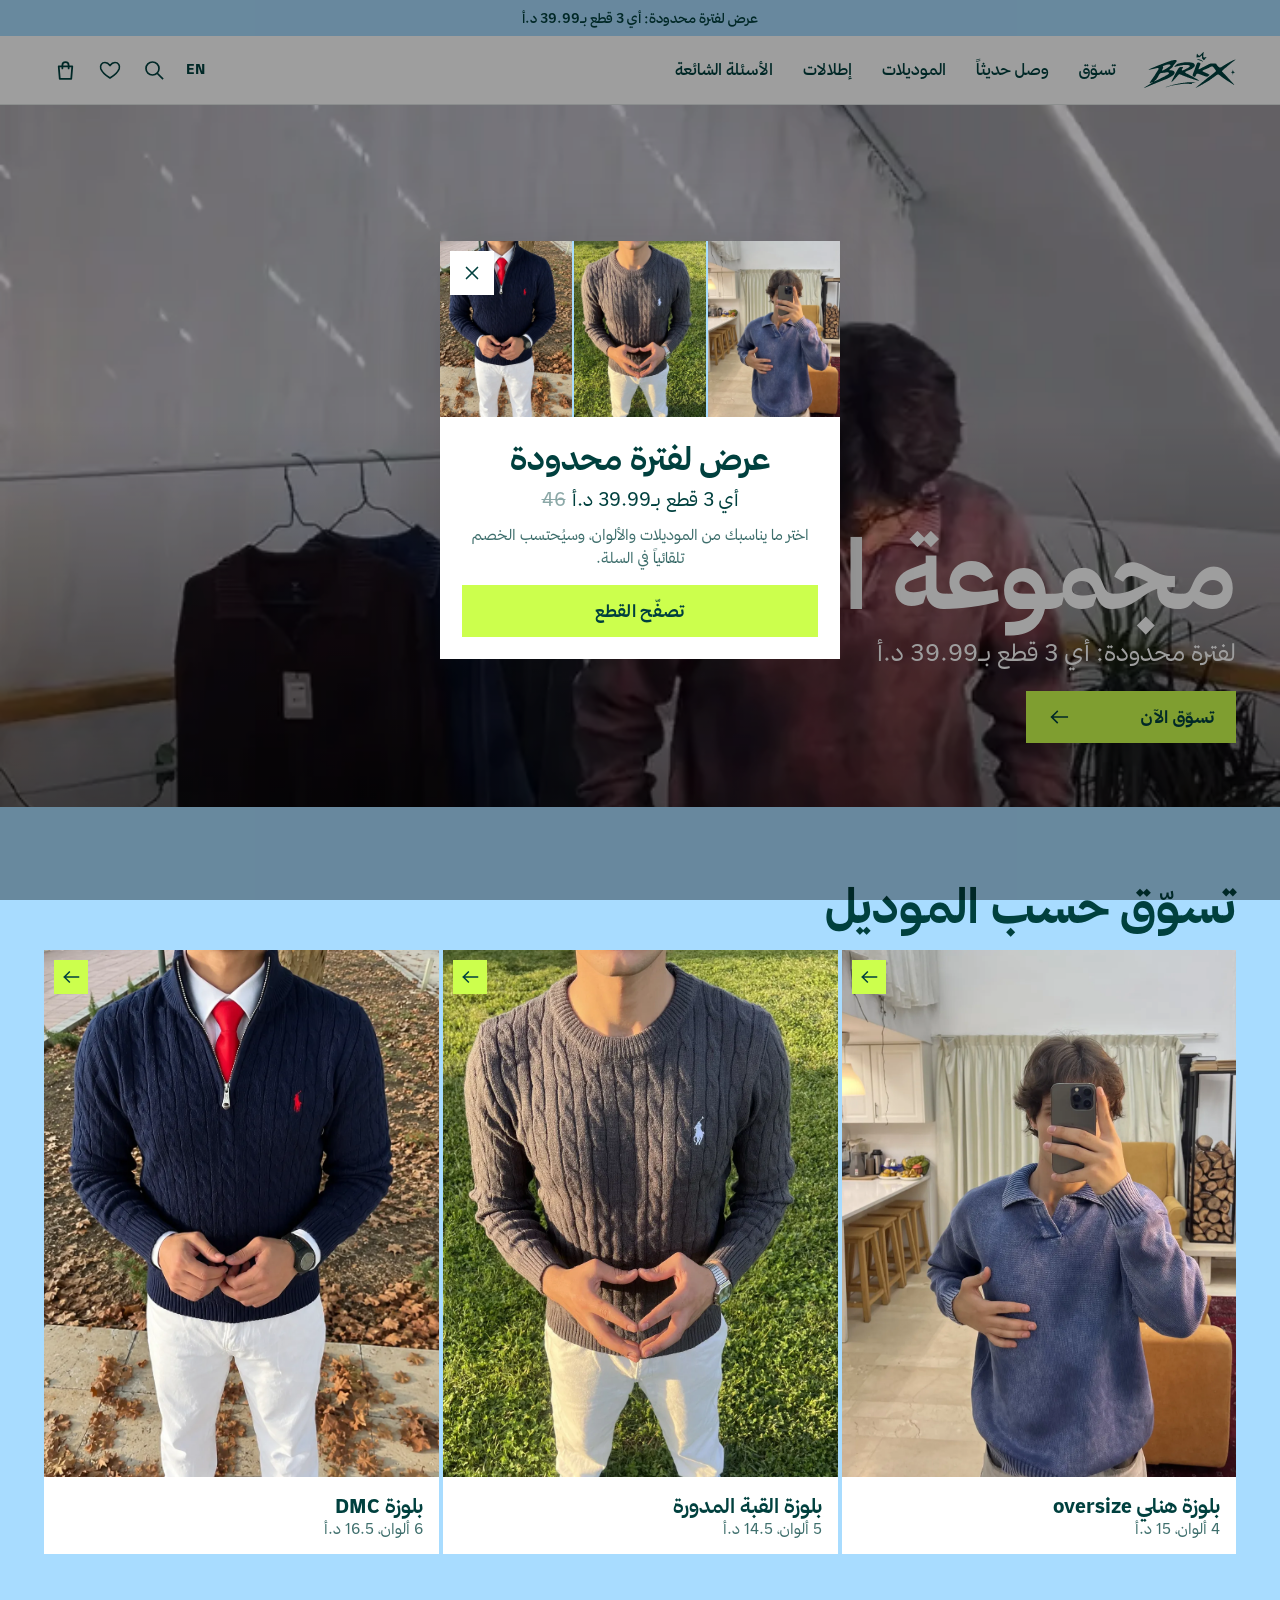
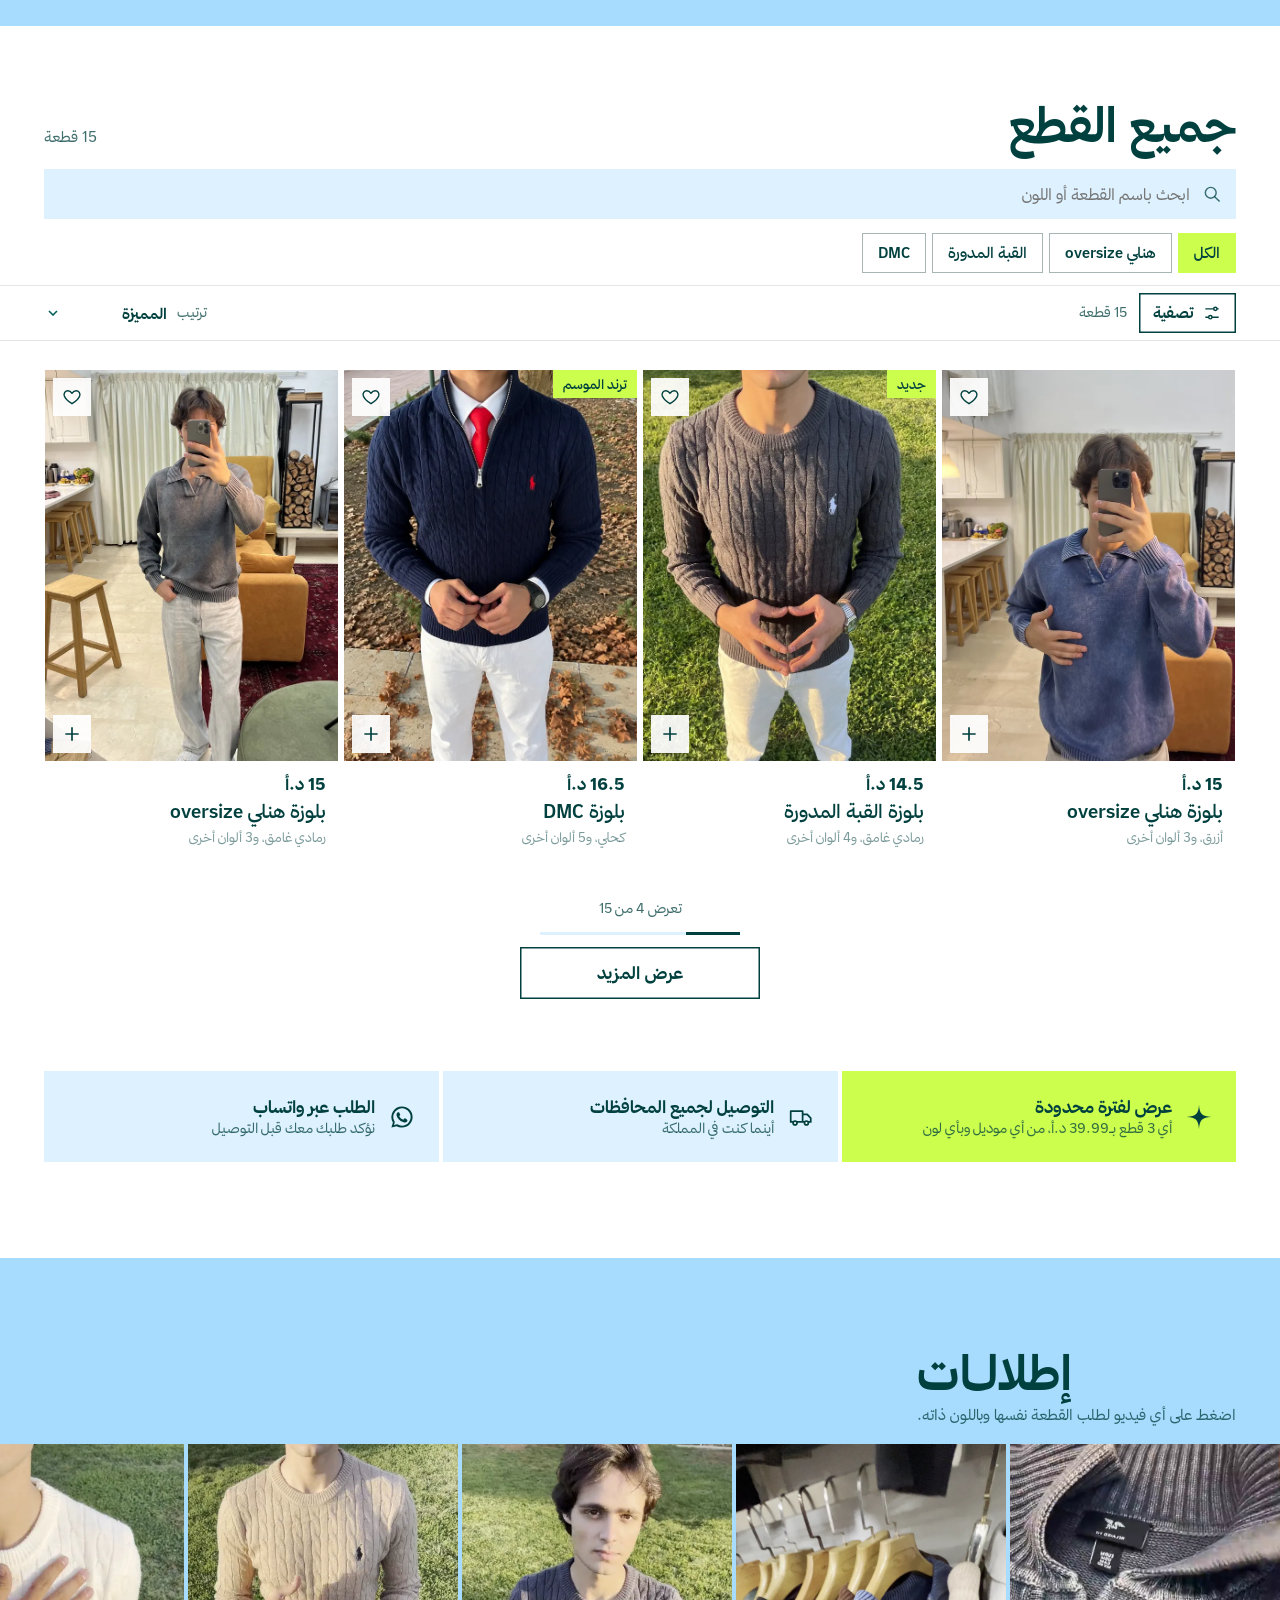
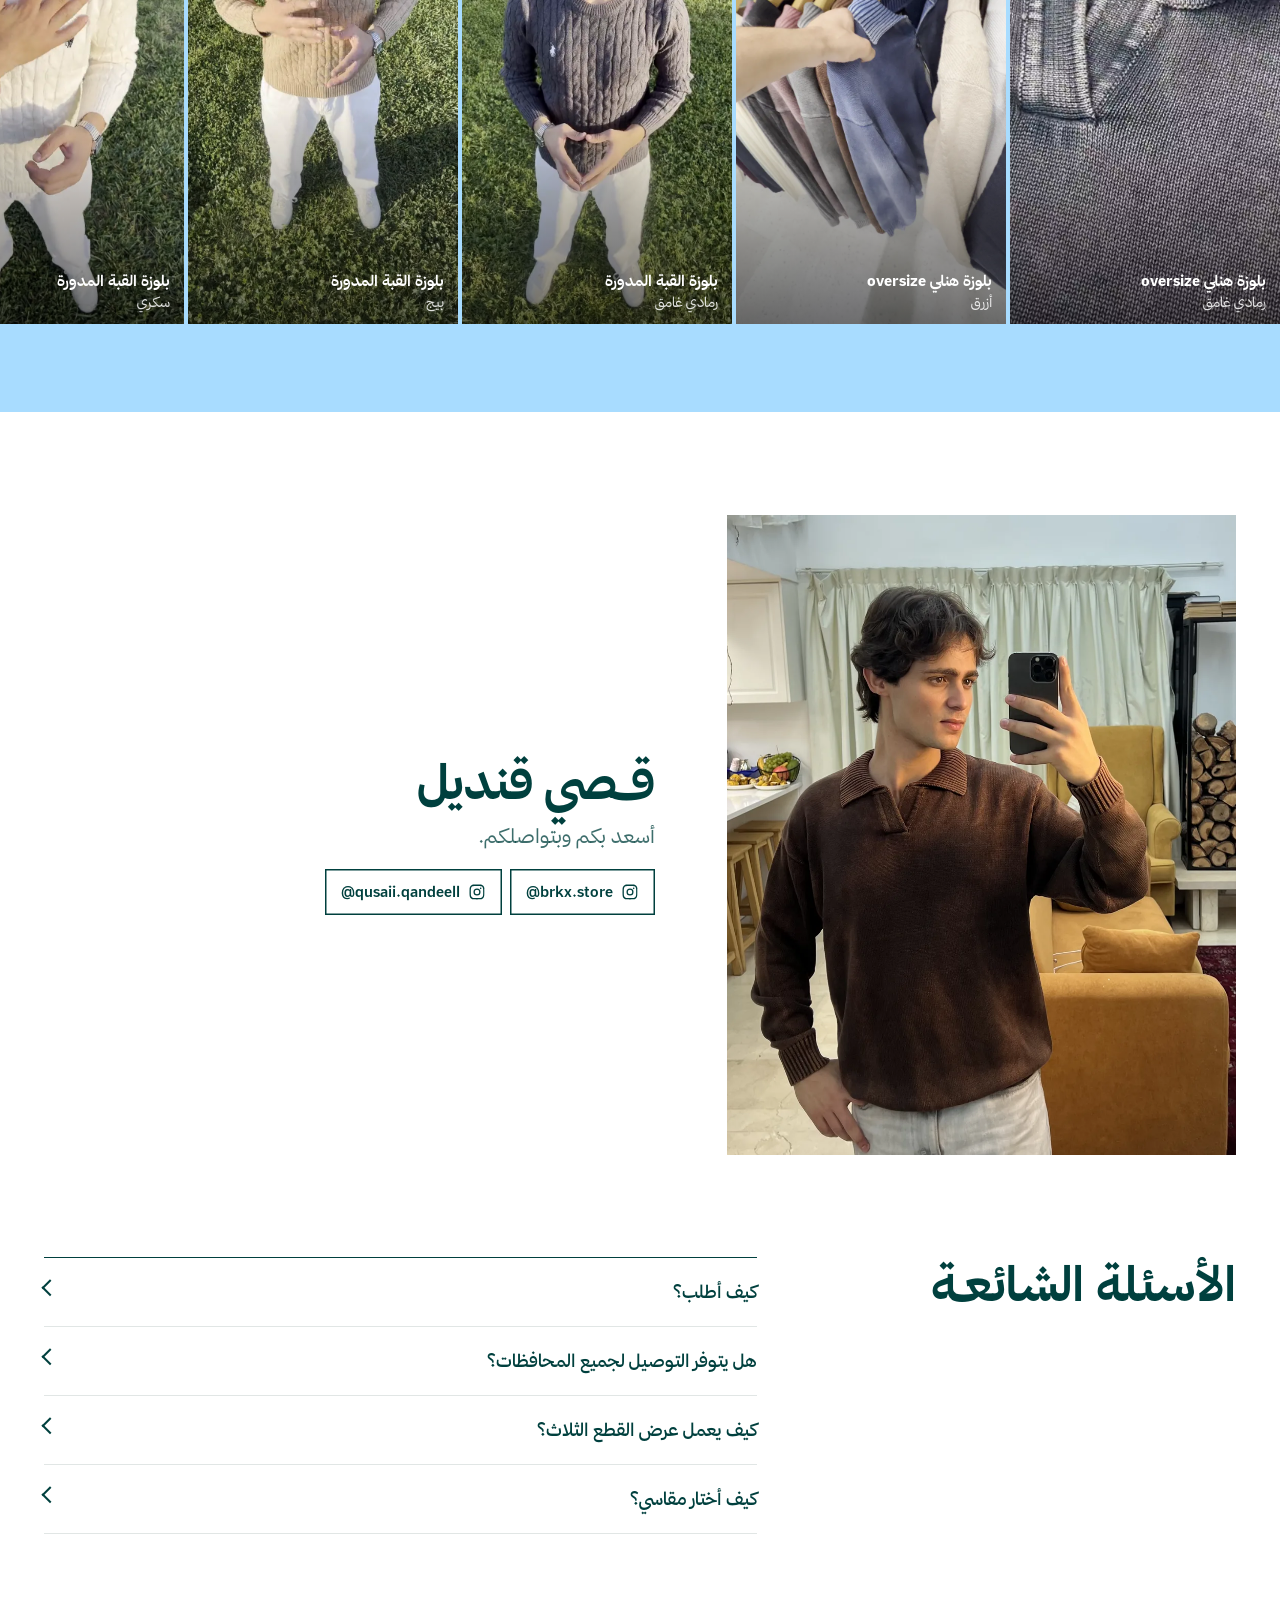
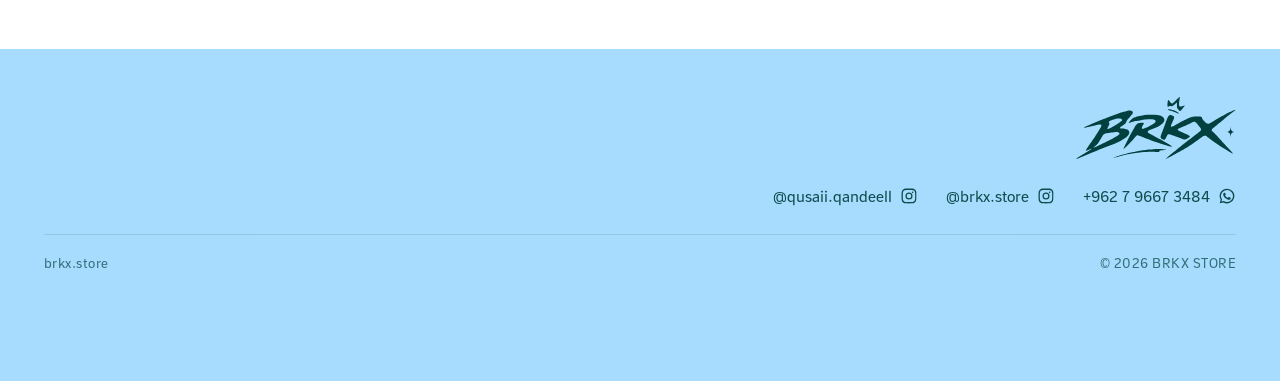
==== commit 7601c887: "Brand colours, 39.99 limited offer, delivery at checkout, show more" ====
--- a/index.html
+++ b/index.html
@@ -4,11 +4,11 @@
 <meta charset="utf-8">
 <meta name="viewport" content="width=device-width, initial-scale=1, viewport-fit=cover">
 <title>BRKX STORE</title>
-<meta name="description" content="BRKX STORE - متجر ملابس في الأردن. بلوزة هنلي oversize، بلوزة القبة المدورة، وبلوزة DMC. مقاسات من M إلى XXL. أي 3 قطع بـ40 دينار، والتوصيل لجميع محافظات المملكة بدينارين. الطلب عبر واتساب.">
+<meta name="description" content="BRKX STORE - متجر ملابس في الأردن. بلوزة هنلي oversize، بلوزة القبة المدورة، وبلوزة DMC. مقاسات من M إلى XXL. توصيل لجميع محافظات المملكة، والطلب عبر واتساب.">
 <meta name="theme-color" content="#FFFFFF">
 <meta property="og:type" content="website">
 <meta property="og:title" content="BRKX STORE">
-<meta property="og:description" content="BRKX STORE - knitwear in Jordan. Any 3 pieces for 40 JOD, delivery anywhere in Jordan for 2 JOD. Order on WhatsApp.">
+<meta property="og:description" content="BRKX STORE - knitwear in Jordan. Delivery across Jordan, order on WhatsApp.">
 <meta property="og:image" content="assets/img/og.jpg">
 <meta name="twitter:card" content="summary_large_image">
 <meta property="og:site_name" content="BRKX STORE">
@@ -17,7 +17,7 @@
 <link rel="apple-touch-icon" href="assets/img/apple-touch-icon.png">
 <link rel="preload" href="assets/fonts/thmanyah-sans-regular.woff2" as="font" type="font/woff2" crossorigin>
 <link rel="preload" href="assets/fonts/thmanyah-sans-bold.woff2" as="font" type="font/woff2" crossorigin>
-<link rel="stylesheet" href="assets/css/style.css?v=20261115-4">
+<link rel="stylesheet" href="assets/css/style.css?v=20261115-6">
 <script>
   (function () {
     try {
@@ -32,8 +32,8 @@
 
 <!-- top strip -->
 <p class="strip">
-  <span data-l="ar">أي 3 قطع بـ<bdi class="js-offer-price">40</bdi> د.أ، والتوصيل إلى جميع المحافظات بـ<bdi class="js-deliv">2</bdi> د.أ</span>
-  <span data-l="en">Any 3 pieces for JOD <bdi class="js-offer-price">40</bdi>, delivery anywhere in Jordan JOD <bdi class="js-deliv">2</bdi></span>
+  <span data-l="ar">عرض لفترة محدودة: أي 3 قطع بـ<bdi class="js-offer-price">40</bdi> د.أ</span>
+  <span data-l="en">Limited-time offer: any 3 pieces for JOD <bdi class="js-offer-price">40</bdi></span>
 </p>
 
 <!-- header -->
@@ -71,8 +71,8 @@
     </div>
     <div class="hero__text">
       <h1 class="hero__title"><span data-l="ar">مجموعة الشتـاء.</span><span data-l="en">WINTER KNITS.</span></h1>
-      <p class="hero__sub"><span data-l="ar">اختر أي 3 قطع بـ<bdi class="js-offer-price">40</bdi> د.أ</span><span data-l="en">Any 3 for JOD <bdi class="js-offer-price">40</bdi></span></p>
-      <a class="btn btn--light btn--arrow" href="#shop"><span data-l="ar">تسوّق الآن</span><span data-l="en">SHOP NOW</span><svg class="arr" aria-hidden="true"><use href="#arrow"/></svg></a>
+      <p class="hero__sub"><span data-l="ar">لفترة محدودة: أي 3 قطع بـ<bdi class="js-offer-price">40</bdi> د.أ</span><span data-l="en">Limited time: any 3 for JOD <bdi class="js-offer-price">40</bdi></span></p>
+      <a class="btn btn--solid btn--arrow" href="#shop"><span data-l="ar">تسوّق الآن</span><span data-l="en">SHOP NOW</span><svg class="arr" aria-hidden="true"><use href="#arrow"/></svg></a>
     </div>
   </section>
 
@@ -113,13 +113,14 @@
     </div>
     <div class="wrap"><div class="chips" id="chips" hidden></div></div>
     <div class="grid" id="grid"></div>
+    <div class="wrap more" id="more" hidden></div>
   </section>
 
   <!-- benefits -->
   <section class="perks" aria-label="Benefits">
     <div class="wrap perks__in">
-      <div class="perk" id="offerBand"><svg aria-hidden="true"><use href="#spark"/></svg><p><b><span data-l="ar">أي 3 قطع بـ<bdi class="js-offer-price">40</bdi> د.أ</span><span data-l="en">Any 3 for JOD <bdi class="js-offer-price">40</bdi></span></b><span><span data-l="ar">من أي موديل وبأي لون</span><span data-l="en">Mix styles and colours</span></span></p></div>
-      <div class="perk"><svg aria-hidden="true"><use href="#truck"/></svg><p><b><span data-l="ar">توصيل بـ<bdi class="js-deliv">2</bdi> د.أ</span><span data-l="en">Delivery JOD <bdi class="js-deliv">2</bdi></span></b><span><span data-l="ar">إلى جميع محافظات المملكة</span><span data-l="en">Anywhere in Jordan</span></span></p></div>
+      <div class="perk" id="offerBand"><svg aria-hidden="true"><use href="#spark"/></svg><p><b><span data-l="ar">عرض لفترة محدودة</span><span data-l="en">Limited-time offer</span></b><span><span data-l="ar">أي 3 قطع بـ<bdi class="js-offer-price">40</bdi> د.أ، من أي موديل وبأي لون</span><span data-l="en">Any 3 pieces for JOD <bdi class="js-offer-price">40</bdi>, any style or colour</span></span></p></div>
+      <div class="perk"><svg aria-hidden="true"><use href="#truck"/></svg><p><b><span data-l="ar">التوصيل لجميع المحافظات</span><span data-l="en">Delivery across Jordan</span></b><span><span data-l="ar">أينما كنت في المملكة</span><span data-l="en">Wherever you are in Jordan</span></span></p></div>
       <div class="perk"><svg aria-hidden="true"><use href="#wa"/></svg><p><b><span data-l="ar">الطلب عبر واتساب</span><span data-l="en">Order on WhatsApp</span></b><span><span data-l="ar">نؤكد طلبك معك قبل التوصيل</span><span data-l="en">We confirm your order with you first</span></span></p></div>
     </div>
   </section>
@@ -156,8 +157,8 @@
       <h2 class="head__title"><span data-l="ar">الأسئلة الشائعـة</span><span data-l="en">FAQ</span></h2>
       <div class="faq__list">
         <details><summary><span data-l="ar">كيف أطلب؟</span><span data-l="en">How do I order?</span></summary><p><span data-l="ar">اختر القطعة واللون والمقاس، ثم اضغط «أضف إلى السلة». عند الانتهاء اضغط «اطلب الآن» وأدخل اسمك وعنوانك، ليُفتح واتساب برسالة تتضمن طلبك كاملاً.</span><span data-l="en">Pick the piece, colour and size and tap "Add to bag". Then tap "Order now", add your name and address, and WhatsApp opens with your full order written out.</span></p></details>
-        <details><summary><span data-l="ar">ما تكلفة التوصيل؟</span><span data-l="en">How much is delivery?</span></summary><p><span data-l="ar"><bdi class="js-deliv">2</bdi> د.أ للطلب الواحد، إلى جميع محافظات المملكة.</span><span data-l="en">JOD <bdi class="js-deliv">2</bdi> per order, anywhere in Jordan.</span></p></details>
-        <details><summary><span data-l="ar">كيف يعمل عرض القطع الثلاث؟</span><span data-l="en">How does the 3-piece offer work?</span></summary><p><span data-l="ar">أي 3 قطع، من أي موديل وبأي لون، بـ<bdi class="js-offer-price">40</bdi> د.أ. أضفها إلى السلة وسيُحتسب الخصم تلقائياً.</span><span data-l="en">Any 3 pieces, any style or colour, for JOD <bdi class="js-offer-price">40</bdi>. Add them to your bag and the discount is applied.</span></p></details>
+        <details><summary><span data-l="ar">هل يتوفر التوصيل لجميع المحافظات؟</span><span data-l="en">Do you deliver everywhere in Jordan?</span></summary><p><span data-l="ar">نعم، نوصل إلى جميع محافظات المملكة، وتظهر تكلفة التوصيل في الخطوة الأخيرة من الطلب.</span><span data-l="en">Yes, we deliver to every governorate. The delivery fee is shown at the last step of your order.</span></p></details>
+        <details><summary><span data-l="ar">كيف يعمل عرض القطع الثلاث؟</span><span data-l="en">How does the 3-piece offer work?</span></summary><p><span data-l="ar">أي 3 قطع، من أي موديل وبأي لون، بـ<bdi class="js-offer-price">40</bdi> د.أ. أضفها إلى السلة وسيُحتسب الخصم تلقائياً. العرض متاح لفترة محدودة.</span><span data-l="en">Any 3 pieces, any style or colour, for JOD <bdi class="js-offer-price">40</bdi>. Add them to your bag and the discount is applied.</span></p></details>
         <details><summary><span data-l="ar">كيف أختار مقاسي؟</span><span data-l="en">How do I find my size?</span></summary><p><span data-l="ar">تتوفر المقاسات من M إلى XXL. أرسل لنا طولك ووزنك عبر واتساب وسنساعدك في الاختيار.</span><span data-l="en">Sizes run M to XXL. Send your height and weight on WhatsApp and we will help you choose.</span></p></details>
       </div>
     </div>
@@ -167,7 +168,7 @@
 
 <footer class="foot">
   <div class="wrap foot__in">
-    <img class="foot__logo" src="assets/img/brkx-logo-light.svg" alt="BRKX" width="1000" height="388" loading="lazy">
+    <img class="foot__logo" src="assets/img/brkx-logo-green.svg" alt="BRKX" width="1000" height="388" loading="lazy">
     <div class="foot__links">
       <a class="js-wa" href="https://wa.me/962796673484" target="_blank" rel="noopener"><svg aria-hidden="true"><use href="#wa"/></svg><span dir="ltr">+962 7 9667 3484</span></a>
       <a href="https://instagram.com/brkx.store" target="_blank" rel="noopener"><svg aria-hidden="true"><use href="#ig"/></svg><span dir="ltr">@brkx.store</span></a>
@@ -247,7 +248,7 @@
   <symbol id="check" viewBox="0 0 24 24"><path d="M5 12.5l4.2 4.2L19 7" fill="none" stroke="currentColor" stroke-width="2.2" stroke-linecap="round" stroke-linejoin="round"/></symbol>
 </svg>
 
-<script src="assets/js/products.js?v=20261115-4" defer></script>
-<script src="assets/js/store.js?v=20261115-4" defer></script>
+<script src="assets/js/products.js?v=20261115-6" defer></script>
+<script src="assets/js/store.js?v=20261115-6" defer></script>
 </body>
 </html>
--- a/assets/css/style.css
+++ b/assets/css/style.css
@@ -518,3 +518,103 @@
   .pd__foot { position: sticky; bottom: 0; background: #fff; border-top: 1px solid var(--line); padding: 14px 56px 22px; margin-top: 0; max-width: 560px; }
   .pd__side { justify-content: flex-start; }
 }
+
+/* =========================================================
+   BRAND COLOURS 2026: white base, dark green for text only,
+   lime and sky for every coloured surface, cream very light
+   ========================================================= */
+:root {
+  --g: #00403E;
+  --g-deep: #00403E;
+  --g-ink: #00403E;
+  --ink: #00403E;
+  --ink-2: rgba(0, 64, 62, .76);
+  --muted: rgba(0, 64, 62, .52);
+  --lime: #CCFF4D;
+  --lime-2: #BDF22E;
+  --sky: #A8DCFF;
+  --sky-2: #DDF1FF;
+  --cream: #F7F5F0;
+  --tile: #F2F4F3;
+  --soft: #F5F6F4;
+  --line: #E1E6E5;
+  --line-2: #A7B6B5;
+}
+body { background: #fff; color: var(--ink); }
+::selection { background: var(--lime); color: var(--g); }
+
+.skip { background: var(--lime); color: var(--g); }
+.btn--solid { background: var(--lime); color: var(--g); }
+.btn--solid:hover { background: var(--lime-2); }
+.btn--line { color: var(--g); box-shadow: inset 0 0 0 1.5px var(--g); }
+
+.strip { background: var(--lime); color: var(--g); font-weight: 500; }
+.top__count { background: var(--lime); color: var(--g); box-shadow: 0 0 0 1.5px #fff; }
+
+.hero { background: var(--sky); }
+.hero::after { background: linear-gradient(180deg, rgba(0, 0, 0, 0) 45%, rgba(0, 0, 0, .5) 100%); }
+
+.badge { background: var(--lime); color: var(--g); }
+.tile .arr { background: var(--lime); color: var(--g); }
+.perk { background: var(--sky-2); }
+.film { background: var(--sky); }
+.film::after { background: linear-gradient(180deg, transparent 55%, rgba(0, 0, 0, .55)); }
+
+.foot { background: var(--sky); color: var(--g); }
+.foot__base { border-top-color: rgba(0, 64, 62, .18); }
+
+.bar__in { background: var(--lime); color: var(--g); box-shadow: 0 -6px 24px rgba(0, 0, 0, .12); }
+.bar__count { opacity: .8; }
+.bar__go { background: #fff; color: var(--g); }
+
+.sheet__scrim, .promo__scrim { background: rgba(0, 0, 0, .38); }
+.promo__card { box-shadow: 0 30px 80px rgba(0, 0, 0, .22); }
+
+.size.is-on { background: var(--lime); color: var(--g); box-shadow: inset 0 0 0 1.5px var(--g); }
+.tab.is-on { background: var(--lime); color: var(--g); box-shadow: inset 0 0 0 1.5px var(--lime); }
+.tbtn__n { background: var(--lime); color: var(--g); }
+.fopt.is-on .fopt__box { background: var(--lime); box-shadow: inset 0 0 0 1.5px var(--g); }
+.fopt.is-on .fopt__box::after { border-color: var(--g); }
+.fcol.is-on { box-shadow: inset 0 0 0 2px var(--g); background: var(--sky-2); }
+.done__head i { background: var(--lime); color: var(--g); }
+.nudge { background: var(--sky-2); }
+.nudge.is-got { background: var(--lime); color: var(--g); }
+.nudge.is-got svg { color: var(--g); }
+.pd__deal { background: var(--lime); }
+.toast { background: var(--lime); color: var(--g); font-weight: 500; box-shadow: 0 8px 24px rgba(0, 0, 0, .12); }
+.chips .fchip { background: var(--sky-2); }
+
+/* zoom viewer on white */
+.zoom__bg { background: rgba(255, 255, 255, .96); }
+.zoom__frame { box-shadow: 0 0 0 6px #fff, 0 30px 80px rgba(0, 0, 0, .18); }
+.zoom__bar { box-shadow: 0 10px 30px rgba(0, 0, 0, .14), inset 0 0 0 1px var(--line); }
+.zoom__x { box-shadow: inset 0 0 0 1px var(--line); }
+.zoom__hint { color: var(--ink-2); }
+
+/* ---------- sky blue as a strong brand colour ---------- */
+.strip { background: var(--sky); color: var(--g); }
+.models { background: var(--sky); padding-block: clamp(40px, 6vw, 72px); margin-top: 0; }
+.models .tile { background: #fff; }
+.models .tile .arr { background: var(--lime); }
+.shop { padding-top: clamp(40px, 6vw, 72px); }
+.searchbox { background: var(--sky-2); }
+.perks__in { gap: 4px; }
+.perk { background: var(--sky-2); }
+.perk:first-child { background: var(--lime); }
+.films { background: var(--sky); margin-top: clamp(56px, 8vw, 96px); padding-block: clamp(48px, 7vw, 88px); }
+.films .head__sub { color: var(--ink-2); }
+.film { background: #fff; }
+.pd__media { background: var(--sky-2); }
+.sum { background: var(--sky-2); padding: 16px; }
+.sum .is-total { border-top-color: rgba(0, 64, 62, .25); }
+.promo__pics { background: var(--sky); }
+.promo__body { background: #fff; }
+.co__head { background: var(--sky); border-bottom: 0; }
+
+/* show more */
+.more { display: grid; justify-items: center; gap: 12px; padding-top: 32px; text-align: center; }
+.more[hidden] { display: none; }
+.more__n { font-size: 14px; color: var(--ink-2); }
+.more__bar { width: 200px; height: 3px; background: var(--sky-2); }
+.more__bar i { display: block; height: 100%; background: var(--g); }
+.more .btn { min-width: 240px; }
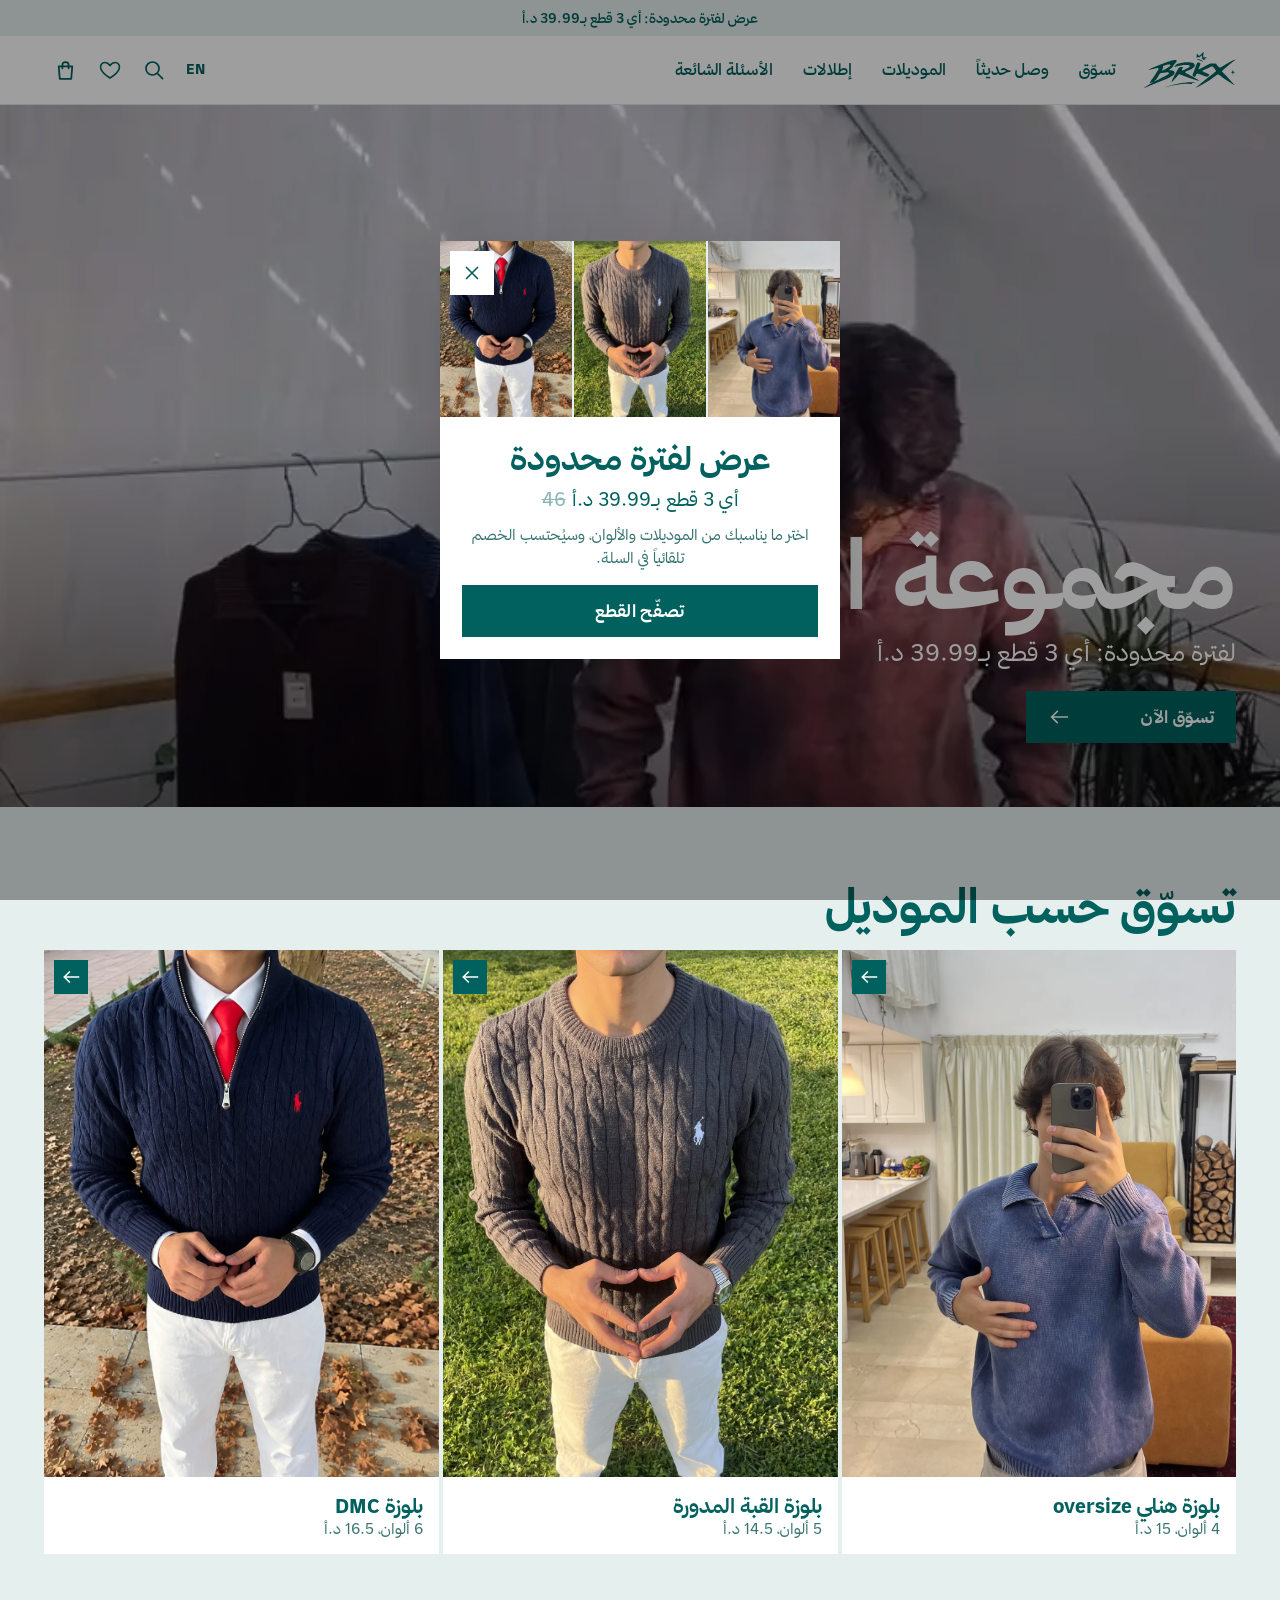
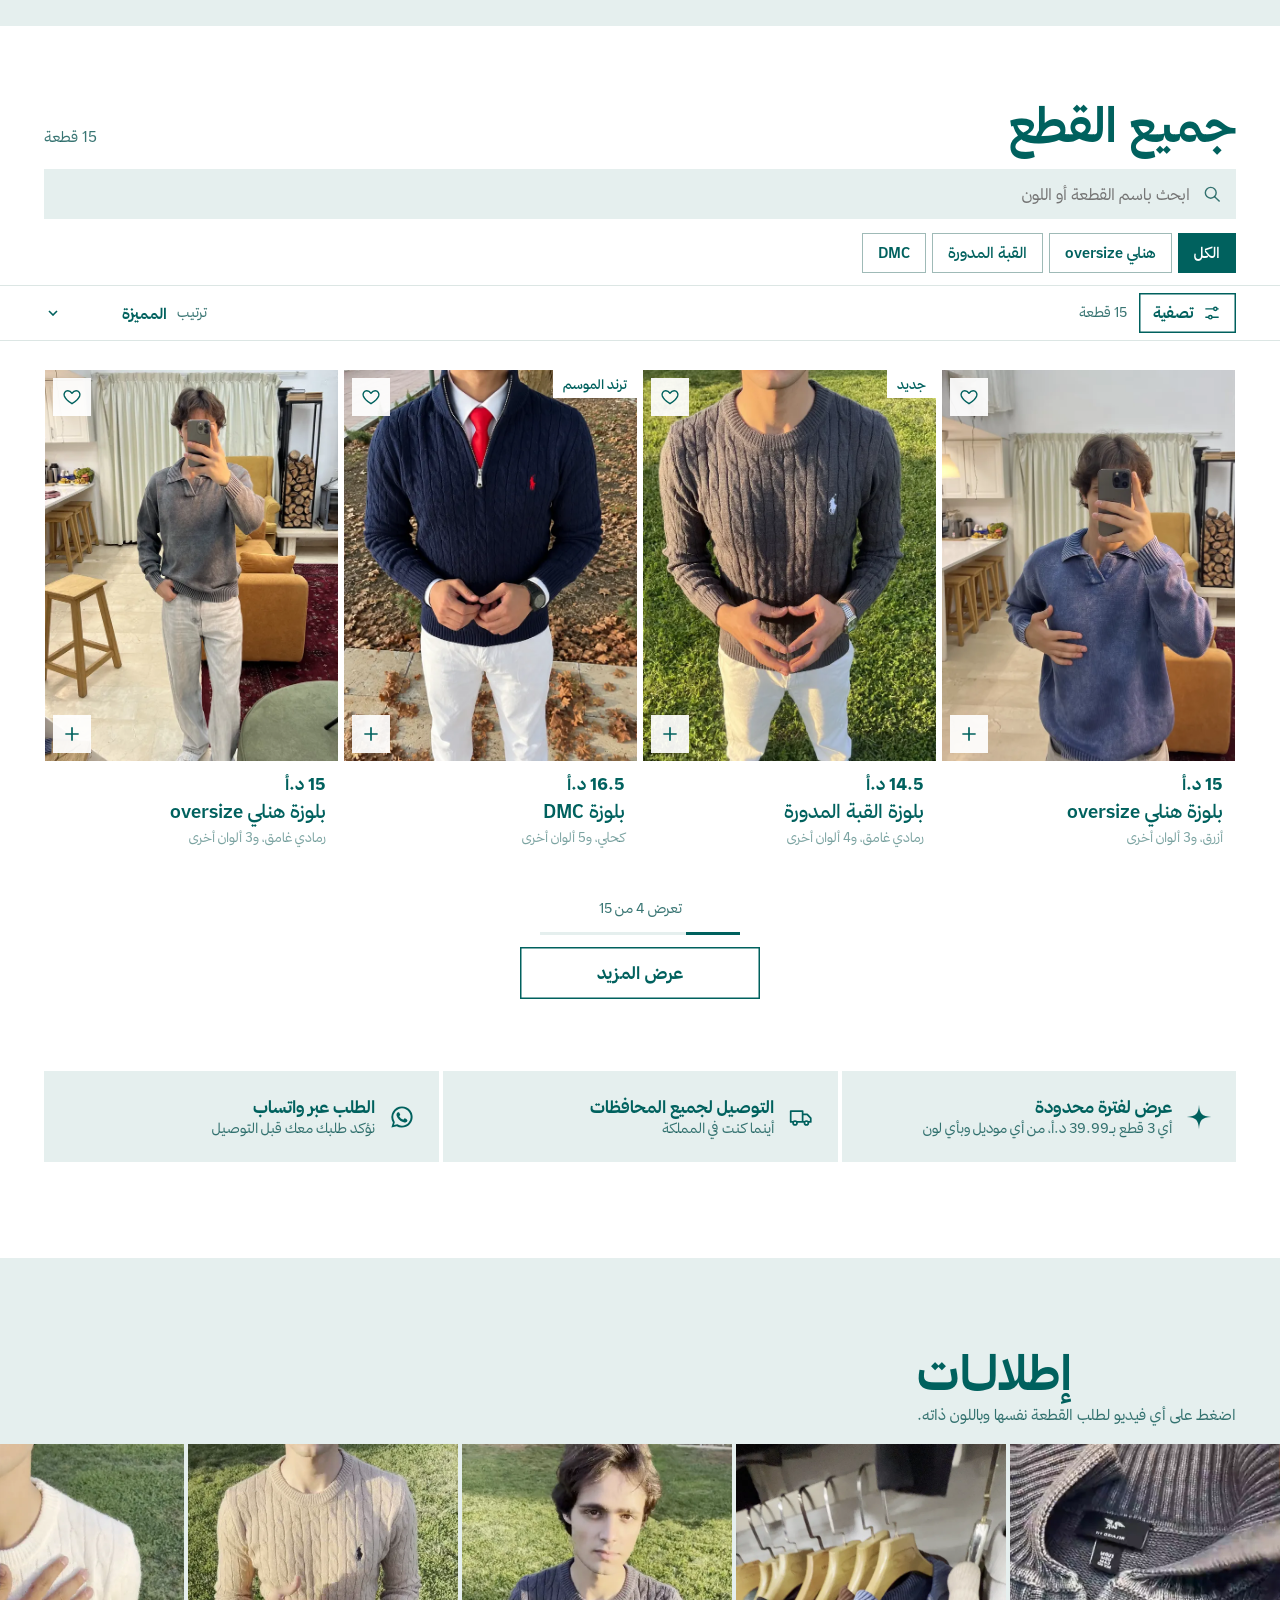
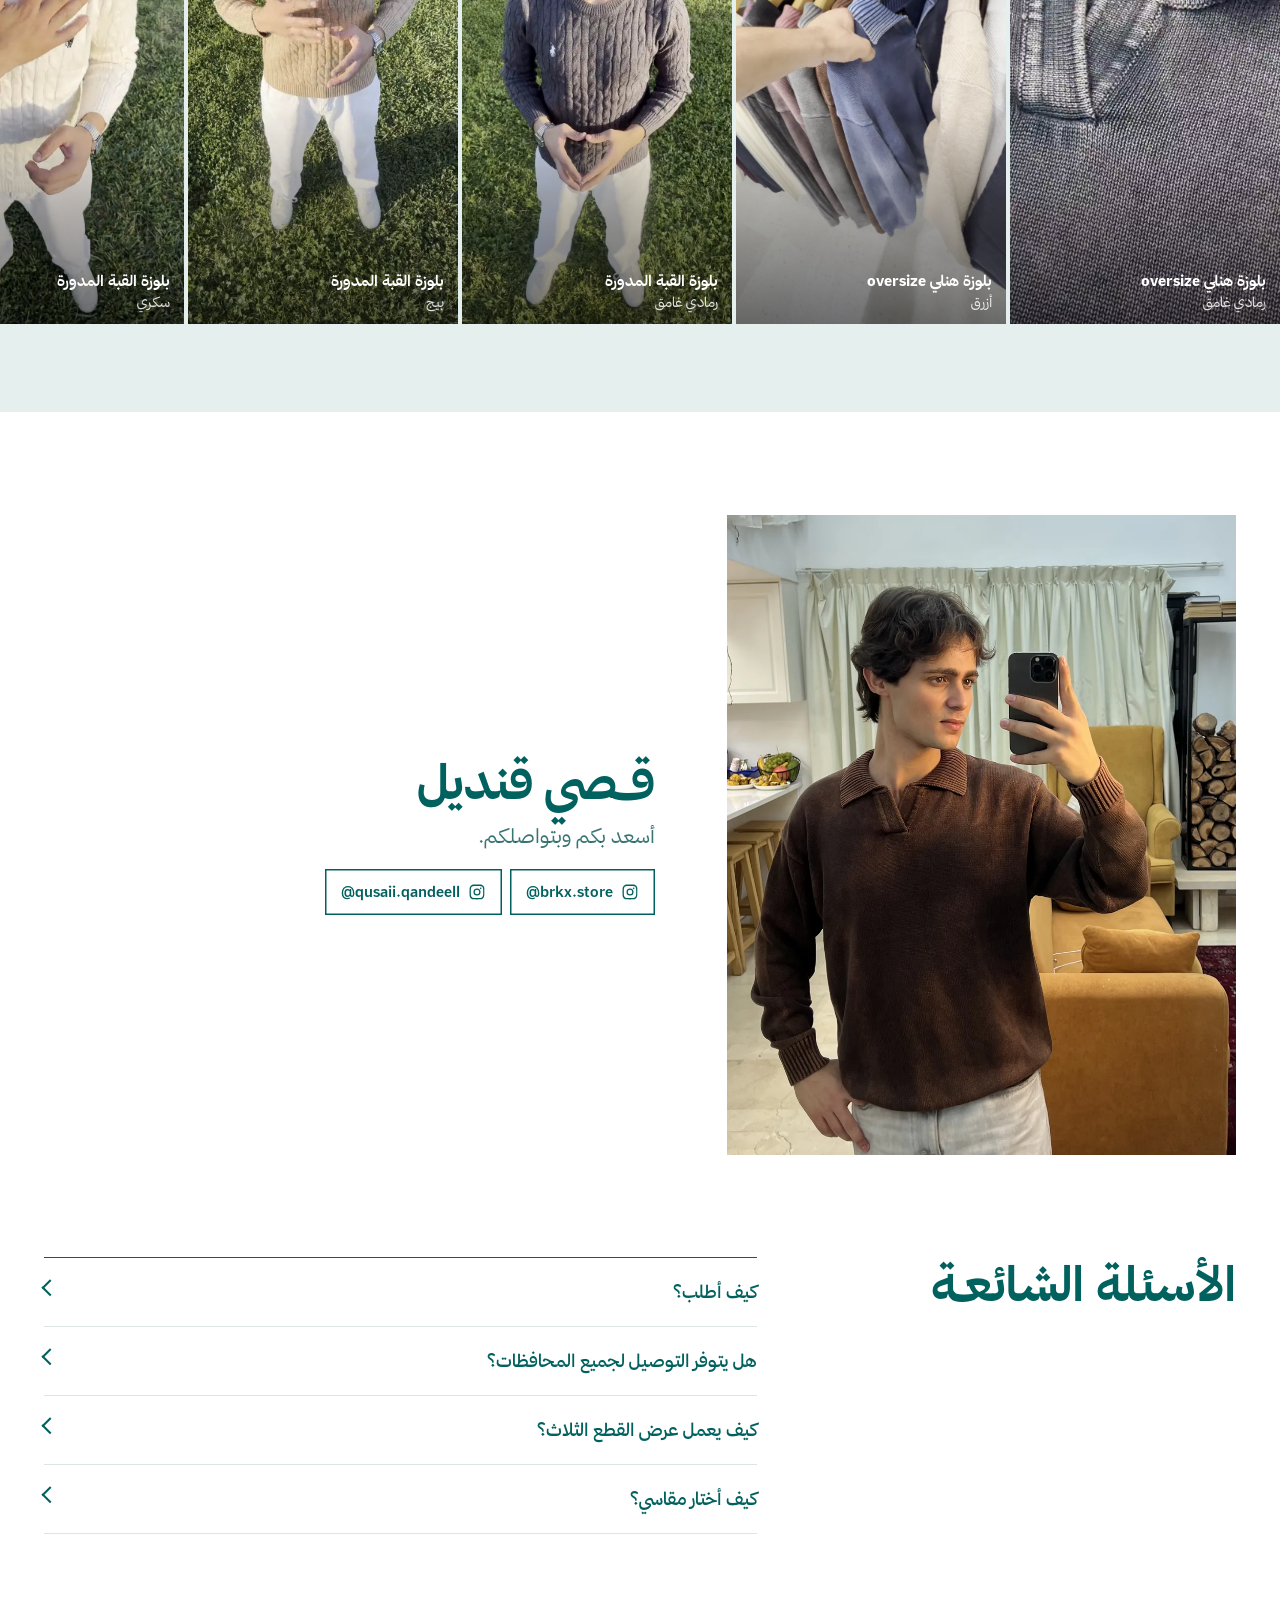
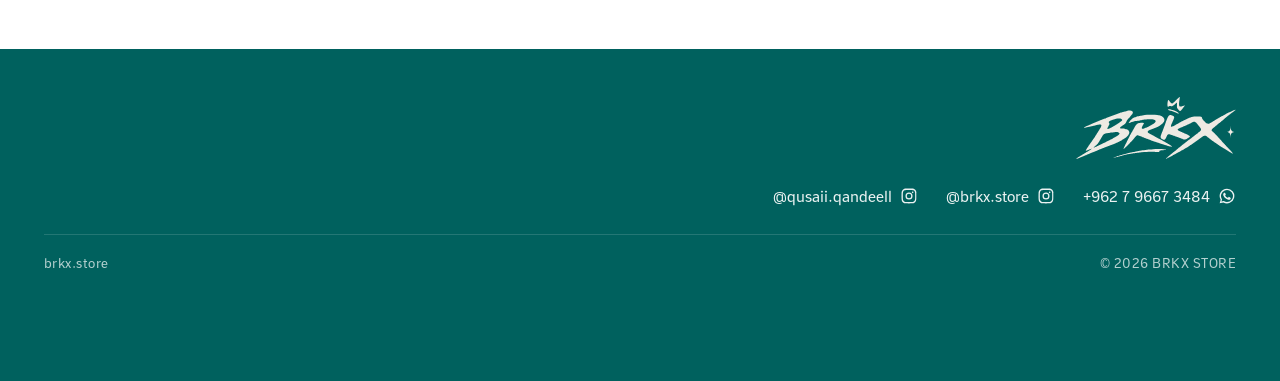
==== commit 784c1534: "Back to BRKX dark green with a soft light green" ====
--- a/index.html
+++ b/index.html
@@ -17,7 +17,7 @@
 <link rel="apple-touch-icon" href="assets/img/apple-touch-icon.png">
 <link rel="preload" href="assets/fonts/thmanyah-sans-regular.woff2" as="font" type="font/woff2" crossorigin>
 <link rel="preload" href="assets/fonts/thmanyah-sans-bold.woff2" as="font" type="font/woff2" crossorigin>
-<link rel="stylesheet" href="assets/css/style.css?v=20261115-6">
+<link rel="stylesheet" href="assets/css/style.css?v=20261117-1">
 <script>
   (function () {
     try {
@@ -168,7 +168,7 @@
 
 <footer class="foot">
   <div class="wrap foot__in">
-    <img class="foot__logo" src="assets/img/brkx-logo-green.svg" alt="BRKX" width="1000" height="388" loading="lazy">
+    <img class="foot__logo" src="assets/img/brkx-logo-light.svg" alt="BRKX" width="1000" height="388" loading="lazy">
     <div class="foot__links">
       <a class="js-wa" href="https://wa.me/962796673484" target="_blank" rel="noopener"><svg aria-hidden="true"><use href="#wa"/></svg><span dir="ltr">+962 7 9667 3484</span></a>
       <a href="https://instagram.com/brkx.store" target="_blank" rel="noopener"><svg aria-hidden="true"><use href="#ig"/></svg><span dir="ltr">@brkx.store</span></a>
@@ -248,7 +248,7 @@
   <symbol id="check" viewBox="0 0 24 24"><path d="M5 12.5l4.2 4.2L19 7" fill="none" stroke="currentColor" stroke-width="2.2" stroke-linecap="round" stroke-linejoin="round"/></symbol>
 </svg>
 
-<script src="assets/js/products.js?v=20261115-6" defer></script>
-<script src="assets/js/store.js?v=20261115-6" defer></script>
+<script src="assets/js/products.js?v=20261117-1" defer></script>
+<script src="assets/js/store.js?v=20261117-1" defer></script>
 </body>
 </html>
--- a/assets/css/style.css
+++ b/assets/css/style.css
@@ -618,3 +618,50 @@
 .more__bar { width: 200px; height: 3px; background: var(--sky-2); }
 .more__bar i { display: block; height: 100%; background: var(--g); }
 .more .btn { min-width: 240px; }
+
+/* =========================================================
+   BRAND COLOURS (final): BRKX dark green + one soft lighter green.
+   No lime, no sky blue.
+   ========================================================= */
+:root {
+  --g: #00615E; --g-deep: #004E4B; --g-ink: #004E4B;
+  --ink: #00615E; --ink-2: rgba(0, 78, 75, .78); --muted: rgba(0, 78, 75, .52);
+  --soft-g: #E5EFEE;      /* soft lighter green for surfaces */
+  --soft-g2: #CFE2E0;     /* a touch deeper, for hovers and chips */
+  --lime: #00615E; --lime-2: #004E4B; --sky: #E5EFEE; --sky-2: #E5EFEE;
+  --tile: #F1F5F4; --soft: #F3F7F6; --line: #DCE6E4; --line-2: #9FBAB7;
+}
+::selection { background: var(--soft-g2); color: var(--g); }
+.skip { background: var(--g); color: #fff; }
+.btn--solid { background: var(--g); color: #fff; }
+.btn--solid:hover { background: var(--g-deep); }
+.strip { background: var(--soft-g); color: var(--g); }
+.top__count { background: var(--g); color: #fff; }
+.hero { background: var(--soft-g); }
+.badge { background: #fff; color: var(--g); }
+.tile .arr, .models .tile .arr { background: var(--g); color: #fff; }
+.models { background: var(--soft-g); }
+.perk, .perk:first-child { background: var(--soft-g); }
+.films { background: var(--soft-g); }
+.foot { background: var(--g); color: #fff; }
+.foot__base { border-top-color: rgba(255, 255, 255, .2); }
+.bar__in { background: var(--g); color: #fff; }
+.bar__go { background: #fff; color: var(--g); }
+.size.is-on { background: var(--g); color: #fff; box-shadow: none; }
+.tab.is-on { background: var(--g); color: #fff; box-shadow: none; }
+.tbtn__n { background: var(--g); color: #fff; }
+.fopt.is-on .fopt__box { background: var(--g); box-shadow: none; }
+.fopt.is-on .fopt__box::after { border-color: #fff; }
+.fcol.is-on { background: var(--soft-g); }
+.done__head i { background: var(--g); color: #fff; }
+.nudge { background: var(--soft-g); }
+.nudge.is-got { background: var(--g); color: #fff; }
+.nudge.is-got svg { color: #fff; }
+.pd__deal { background: var(--soft-g); }
+.pd__media { background: var(--soft-g); }
+.toast { background: var(--g); color: #fff; }
+.chips .fchip, .searchbox { background: var(--soft-g); }
+.sum { background: var(--soft-g); }
+.co__head { background: var(--soft-g); }
+.promo__pics { background: var(--soft-g); }
+.more__bar { background: var(--soft-g); }
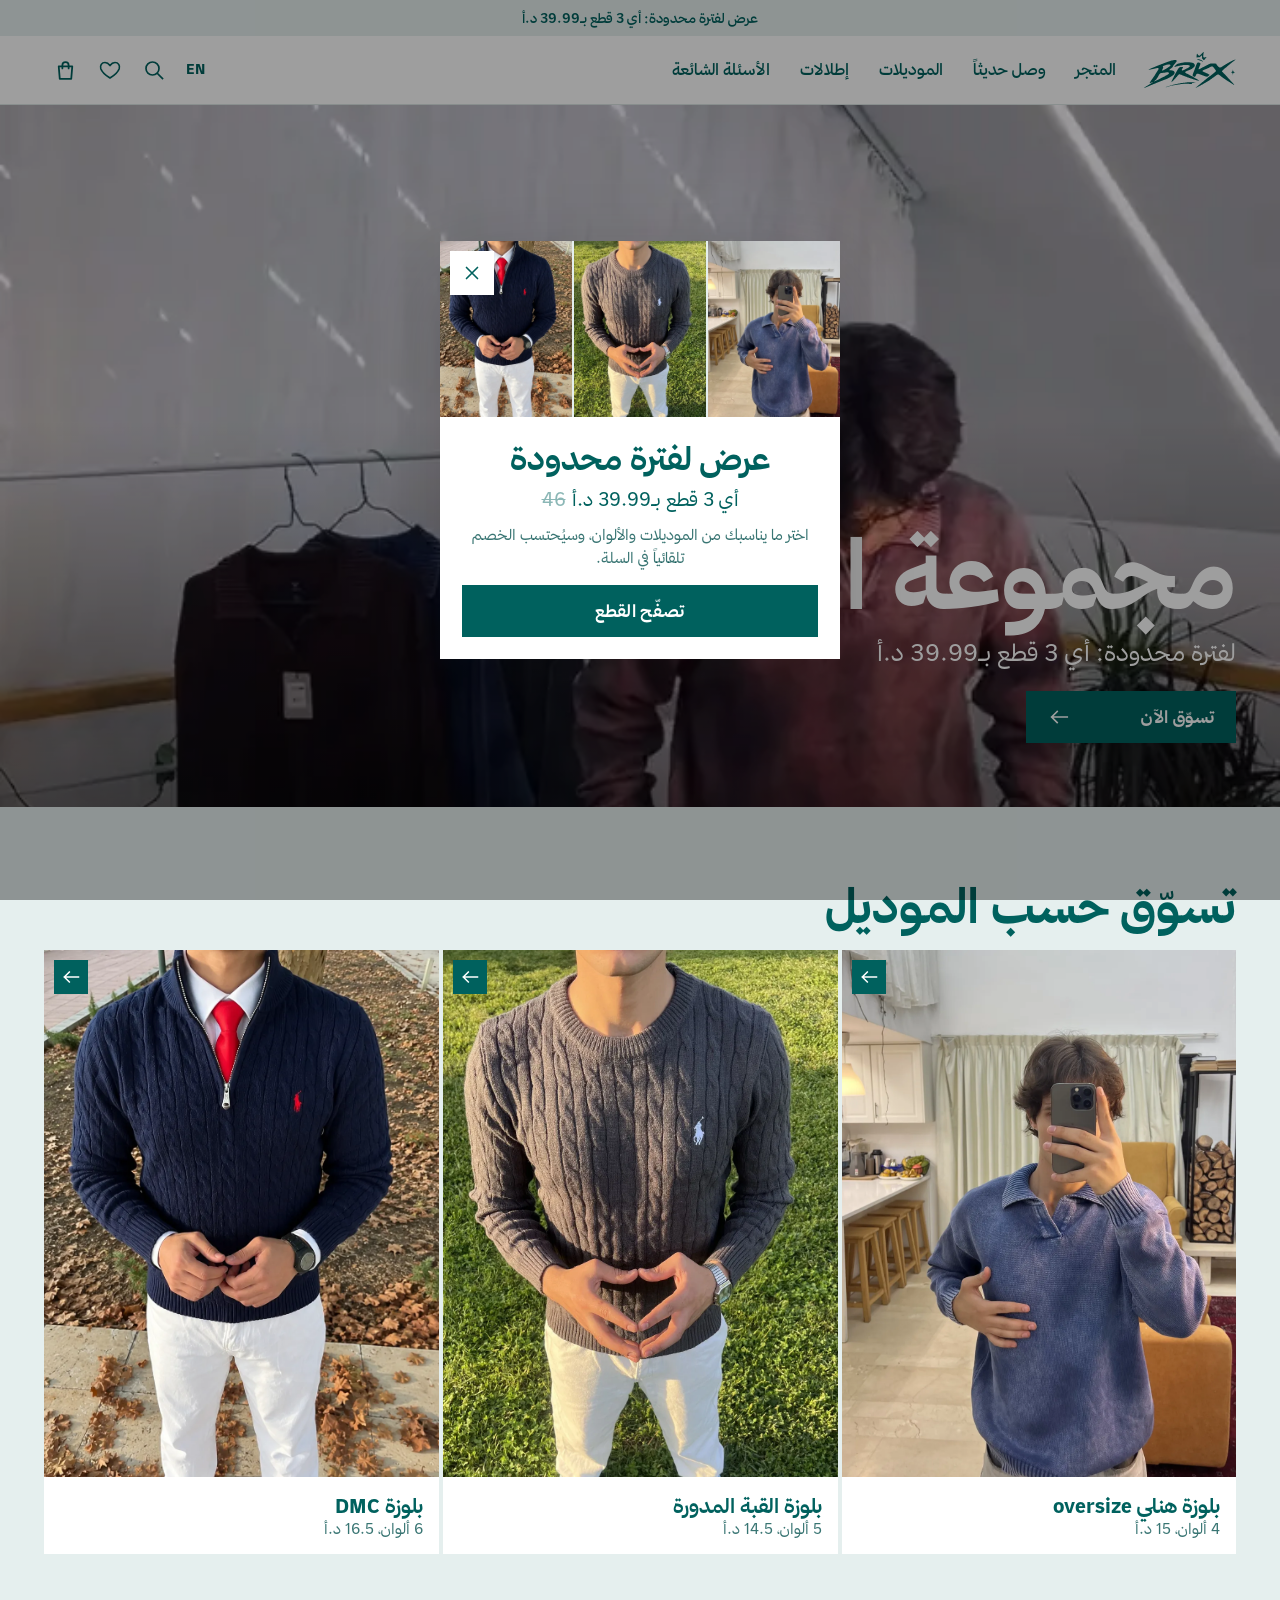
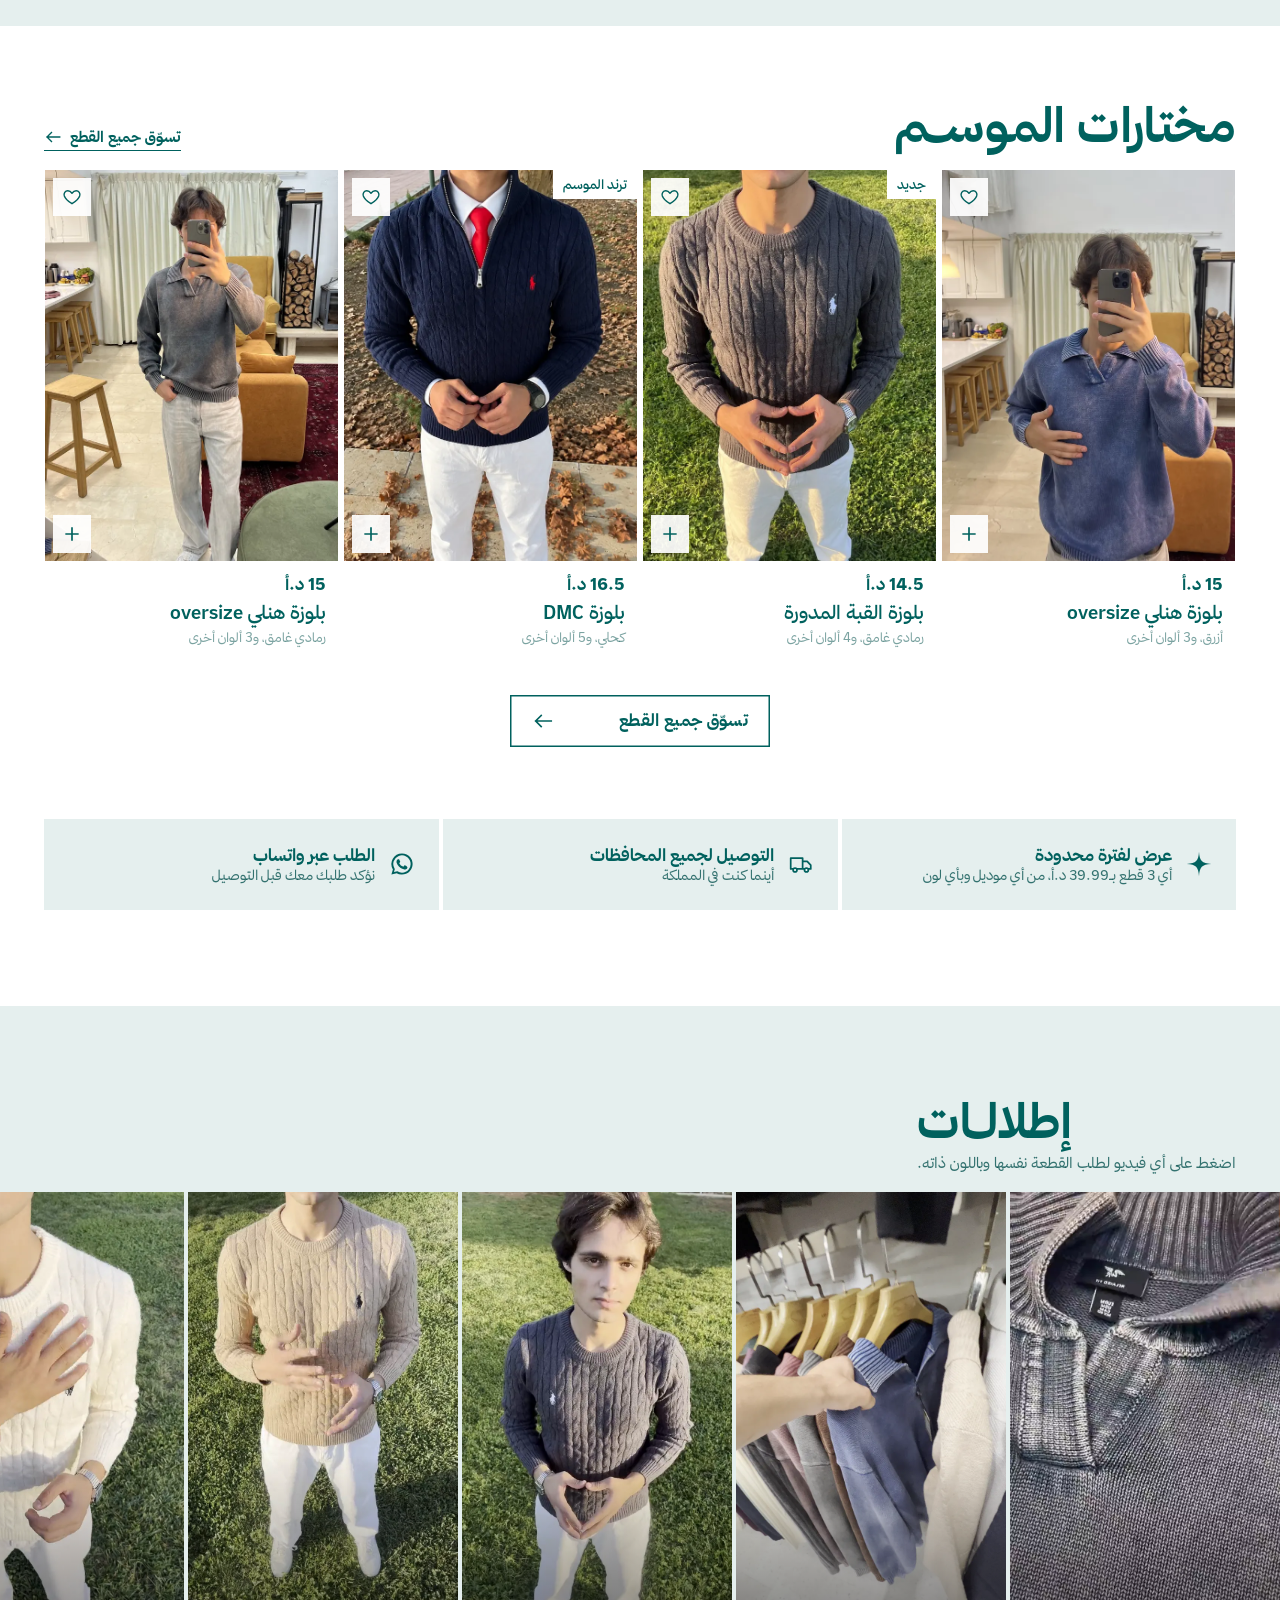
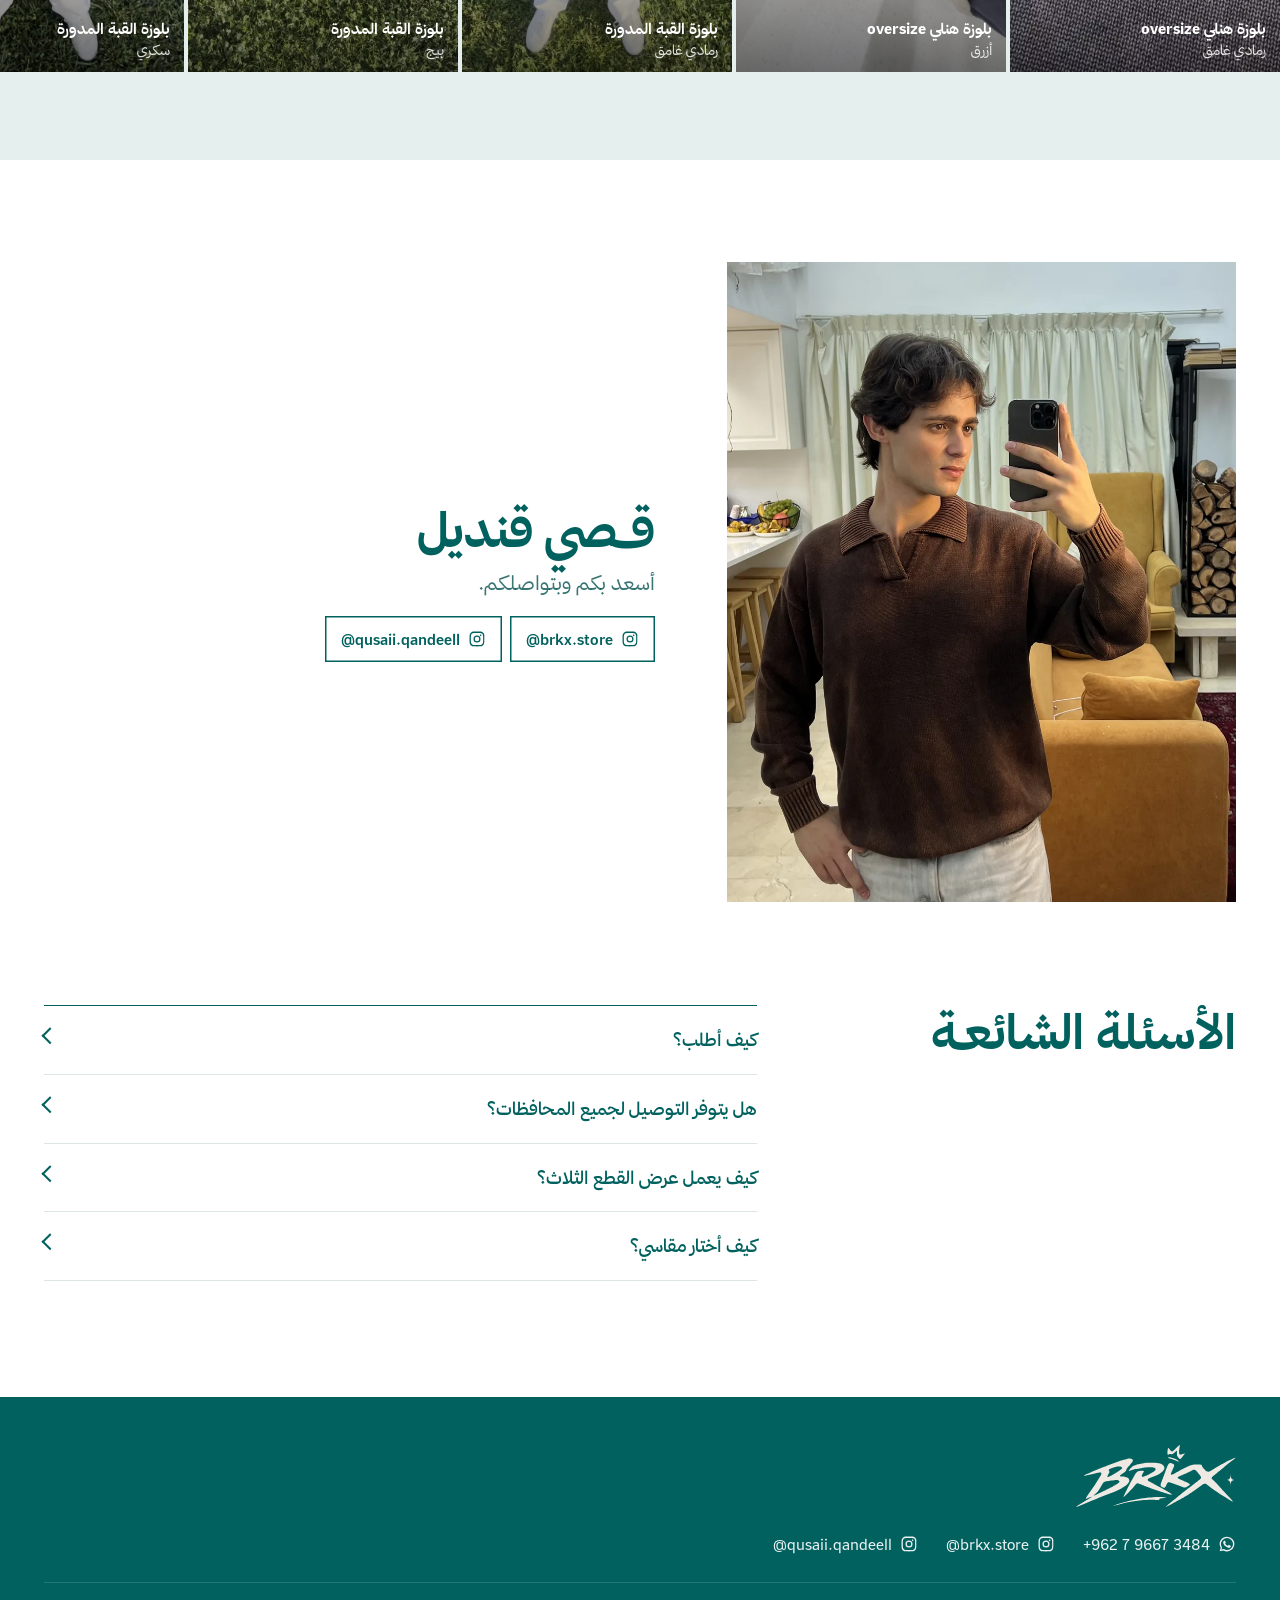
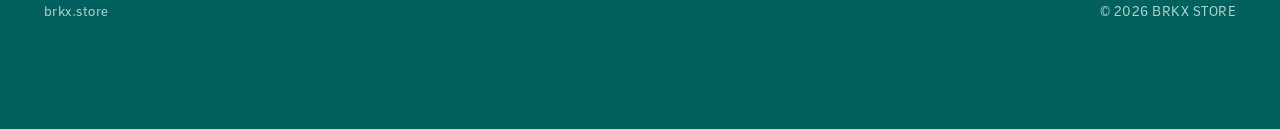
==== commit 309e02bd: "Separate shop page, 4 picks on home" ====
--- a/index.html
+++ b/index.html
@@ -17,7 +17,7 @@
 <link rel="apple-touch-icon" href="assets/img/apple-touch-icon.png">
 <link rel="preload" href="assets/fonts/thmanyah-sans-regular.woff2" as="font" type="font/woff2" crossorigin>
 <link rel="preload" href="assets/fonts/thmanyah-sans-bold.woff2" as="font" type="font/woff2" crossorigin>
-<link rel="stylesheet" href="assets/css/style.css?v=20261117-1">
+<link rel="stylesheet" href="assets/css/style.css?v=20261117-2">
 <script>
   (function () {
     try {
@@ -39,13 +39,13 @@
 <!-- header -->
 <header class="top" id="top">
   <div class="top__in">
-    <a class="top__logo" href="#" aria-label="BRKX"><img src="assets/img/brkx-logo-green.svg" alt="BRKX" width="1000" height="388"></a>
+    <a class="top__logo" href="index.html" aria-label="BRKX"><img src="assets/img/brkx-logo-green.svg" alt="BRKX" width="1000" height="388"></a>
     <nav class="top__nav" aria-label="primary">
-      <a href="#shop" data-shop-filter="all"><span data-l="ar">تسوّق</span><span data-l="en">Shop</span></a>
-      <a href="#shop" data-shop-filter="new"><span data-l="ar">وصل حديثاً</span><span data-l="en">New</span></a>
-      <a href="#models"><span data-l="ar">الموديلات</span><span data-l="en">Styles</span></a>
-      <a href="#films"><span data-l="ar">إطلالات</span><span data-l="en">Videos</span></a>
-      <a href="#faq"><span data-l="ar">الأسئلة الشائعة</span><span data-l="en">FAQ</span></a>
+      <a href="shop.html"><span data-l="ar">المتجر</span><span data-l="en">Shop</span></a>
+      <a href="shop.html?sort=new"><span data-l="ar">وصل حديثاً</span><span data-l="en">New</span></a>
+      <a href="index.html#models"><span data-l="ar">الموديلات</span><span data-l="en">Styles</span></a>
+      <a href="index.html#films"><span data-l="ar">إطلالات</span><span data-l="en">Videos</span></a>
+      <a href="index.html#faq"><span data-l="ar">الأسئلة الشائعة</span><span data-l="en">FAQ</span></a>
     </nav>
     <div class="top__end">
       <button class="top__lang" id="lang" type="button" aria-label="Switch language"><span data-l="ar">EN</span><span data-l="en">عربي</span></button>
@@ -72,7 +72,7 @@
     <div class="hero__text">
       <h1 class="hero__title"><span data-l="ar">مجموعة الشتـاء.</span><span data-l="en">WINTER KNITS.</span></h1>
       <p class="hero__sub"><span data-l="ar">لفترة محدودة: أي 3 قطع بـ<bdi class="js-offer-price">40</bdi> د.أ</span><span data-l="en">Limited time: any 3 for JOD <bdi class="js-offer-price">40</bdi></span></p>
-      <a class="btn btn--solid btn--arrow" href="#shop"><span data-l="ar">تسوّق الآن</span><span data-l="en">SHOP NOW</span><svg class="arr" aria-hidden="true"><use href="#arrow"/></svg></a>
+      <a class="btn btn--solid btn--arrow" href="shop.html"><span data-l="ar">تسوّق الآن</span><span data-l="en">SHOP NOW</span><svg class="arr" aria-hidden="true"><use href="#arrow"/></svg></a>
     </div>
   </section>
 
@@ -84,36 +84,16 @@
     </div>
   </section>
 
-  <!-- shop -->
-  <section class="shop" id="shop">
+  <!-- featured -->
+  <section class="featured" id="shop">
     <div class="wrap">
       <div class="head">
-        <h2 class="head__title"><span data-l="ar">جميع القطـع</span><span data-l="en">ALL KNITWEAR</span></h2>
-        <span class="head__count js-shop-count"></span>
-      </div>
-      <label class="searchbox">
-        <svg viewBox="0 0 24 24" aria-hidden="true"><circle cx="10.5" cy="10.5" r="6.5" fill="none" stroke="currentColor" stroke-width="1.7"/><path d="M15.5 15.5 20.5 20.5" stroke="currentColor" stroke-width="1.7" stroke-linecap="square"/></svg>
-        <input id="search" type="search" autocomplete="off" placeholder="ابحث باسم القطعة أو اللون" aria-label="Search">
-      </label>
-      <div class="tabs" id="tabs" role="tablist"></div>
-    </div>
-    <div class="toolbar">
-      <div class="wrap toolbar__in">
-        <button class="tbtn" id="filterBtn" type="button"><svg viewBox="0 0 24 24" aria-hidden="true"><path d="M4 7h10M18 7h2M4 17h4M12 17h8" stroke="currentColor" stroke-width="1.7"/><circle cx="16" cy="7" r="2" fill="none" stroke="currentColor" stroke-width="1.7"/><circle cx="10" cy="17" r="2" fill="none" stroke="currentColor" stroke-width="1.7"/></svg><span data-l="ar">تصفية</span><span data-l="en">Filter</span><span class="tbtn__n js-fcount" hidden>0</span></button>
-        <span class="toolbar__count js-shop-count"></span>
-        <label class="tsort"><span data-l="ar">ترتيب</span><span data-l="en">Sort</span>
-          <select id="sort">
-            <option value="featured">المميز</option>
-            <option value="new">الجديد أولاً</option>
-            <option value="low">السعر: من الأقل</option>
-            <option value="high">السعر: من الأعلى</option>
-          </select>
-        </label>
-      </div>
-    </div>
-    <div class="wrap"><div class="chips" id="chips" hidden></div></div>
-    <div class="grid" id="grid"></div>
-    <div class="wrap more" id="more" hidden></div>
+        <h2 class="head__title"><span data-l="ar">مختارات الموسـم</span><span data-l="en">SEASON PICKS</span></h2>
+        <a class="head__link" href="shop.html"><span data-l="ar">تسوّق جميع القطع</span><span data-l="en">Shop all</span><svg class="arr" aria-hidden="true"><use href="#arrow"/></svg></a>
+      </div>
+    </div>
+    <div class="grid" id="featured"></div>
+    <div class="wrap featured__cta"><a class="btn btn--line btn--arrow" href="shop.html"><span data-l="ar">تسوّق جميع القطع</span><span data-l="en">SHOP ALL</span><svg class="arr" aria-hidden="true"><use href="#arrow"/></svg></a></div>
   </section>
 
   <!-- benefits -->
@@ -248,7 +228,7 @@
   <symbol id="check" viewBox="0 0 24 24"><path d="M5 12.5l4.2 4.2L19 7" fill="none" stroke="currentColor" stroke-width="2.2" stroke-linecap="round" stroke-linejoin="round"/></symbol>
 </svg>
 
-<script src="assets/js/products.js?v=20261117-1" defer></script>
-<script src="assets/js/store.js?v=20261117-1" defer></script>
+<script src="assets/js/products.js?v=20261117-2" defer></script>
+<script src="assets/js/store.js?v=20261117-2" defer></script>
 </body>
 </html>
--- a/assets/css/style.css
+++ b/assets/css/style.css
@@ -665,3 +665,15 @@
 .co__head { background: var(--soft-g); }
 .promo__pics { background: var(--soft-g); }
 .more__bar { background: var(--soft-g); }
+
+/* home picks + shop page */
+.featured { padding-top: clamp(40px, 6vw, 72px); }
+.head__link { display: inline-flex; align-items: center; gap: 8px; font-weight: 700; font-size: 15px; white-space: nowrap; border-bottom: 1.5px solid var(--g); padding-bottom: 2px; }
+.head__link .arr { width: 18px; height: 18px; }
+.featured__cta { display: flex; justify-content: center; padding-top: 28px; }
+.featured__cta .btn { min-width: 260px; }
+#featured { display: grid; grid-template-columns: repeat(2, minmax(0, 1fr)); gap: 2px; max-width: var(--max); margin-inline: auto; }
+@media (min-width: 900px) { #featured { grid-template-columns: repeat(4, minmax(0, 1fr)); gap: 4px; padding-inline: var(--gut); } }
+@media (max-width: 520px) { .featured .head__link { display: none; } }
+.shop--page { padding-top: 24px; }
+.crumbs--page { margin-bottom: 14px; }
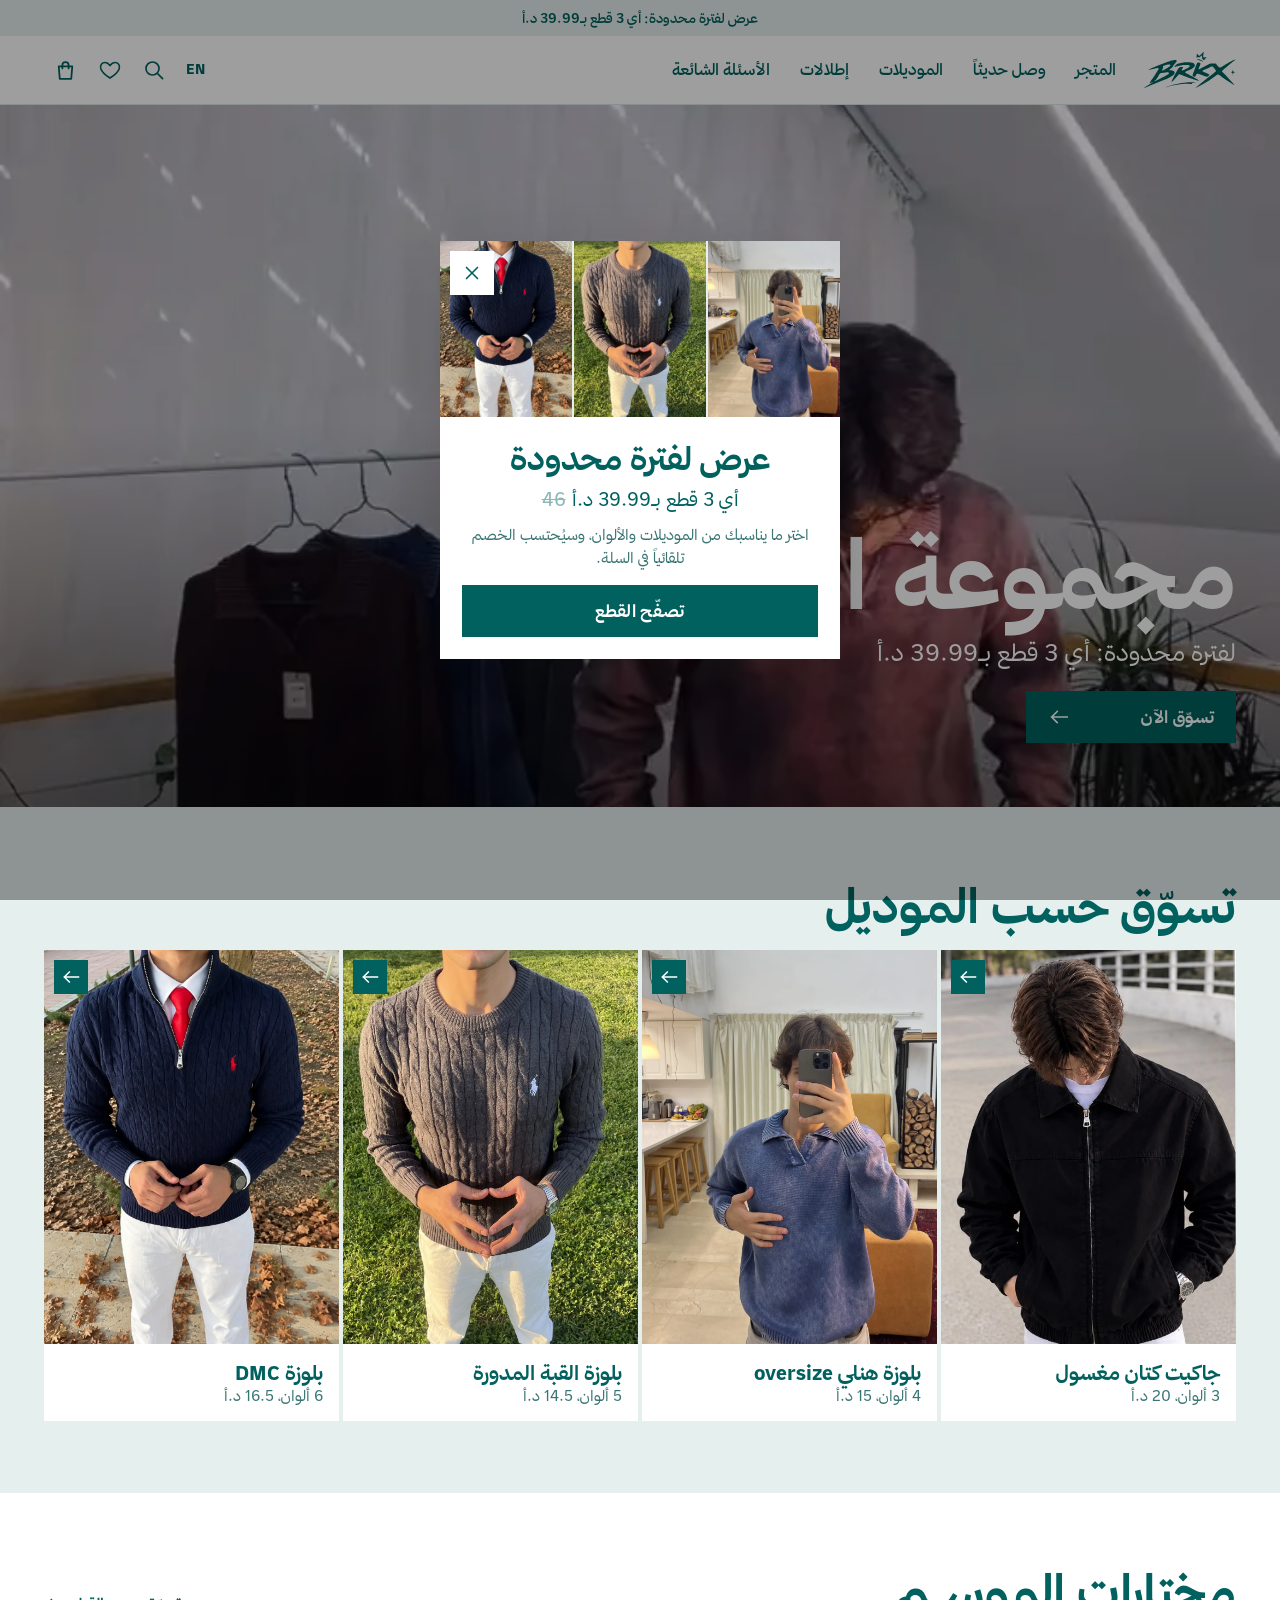
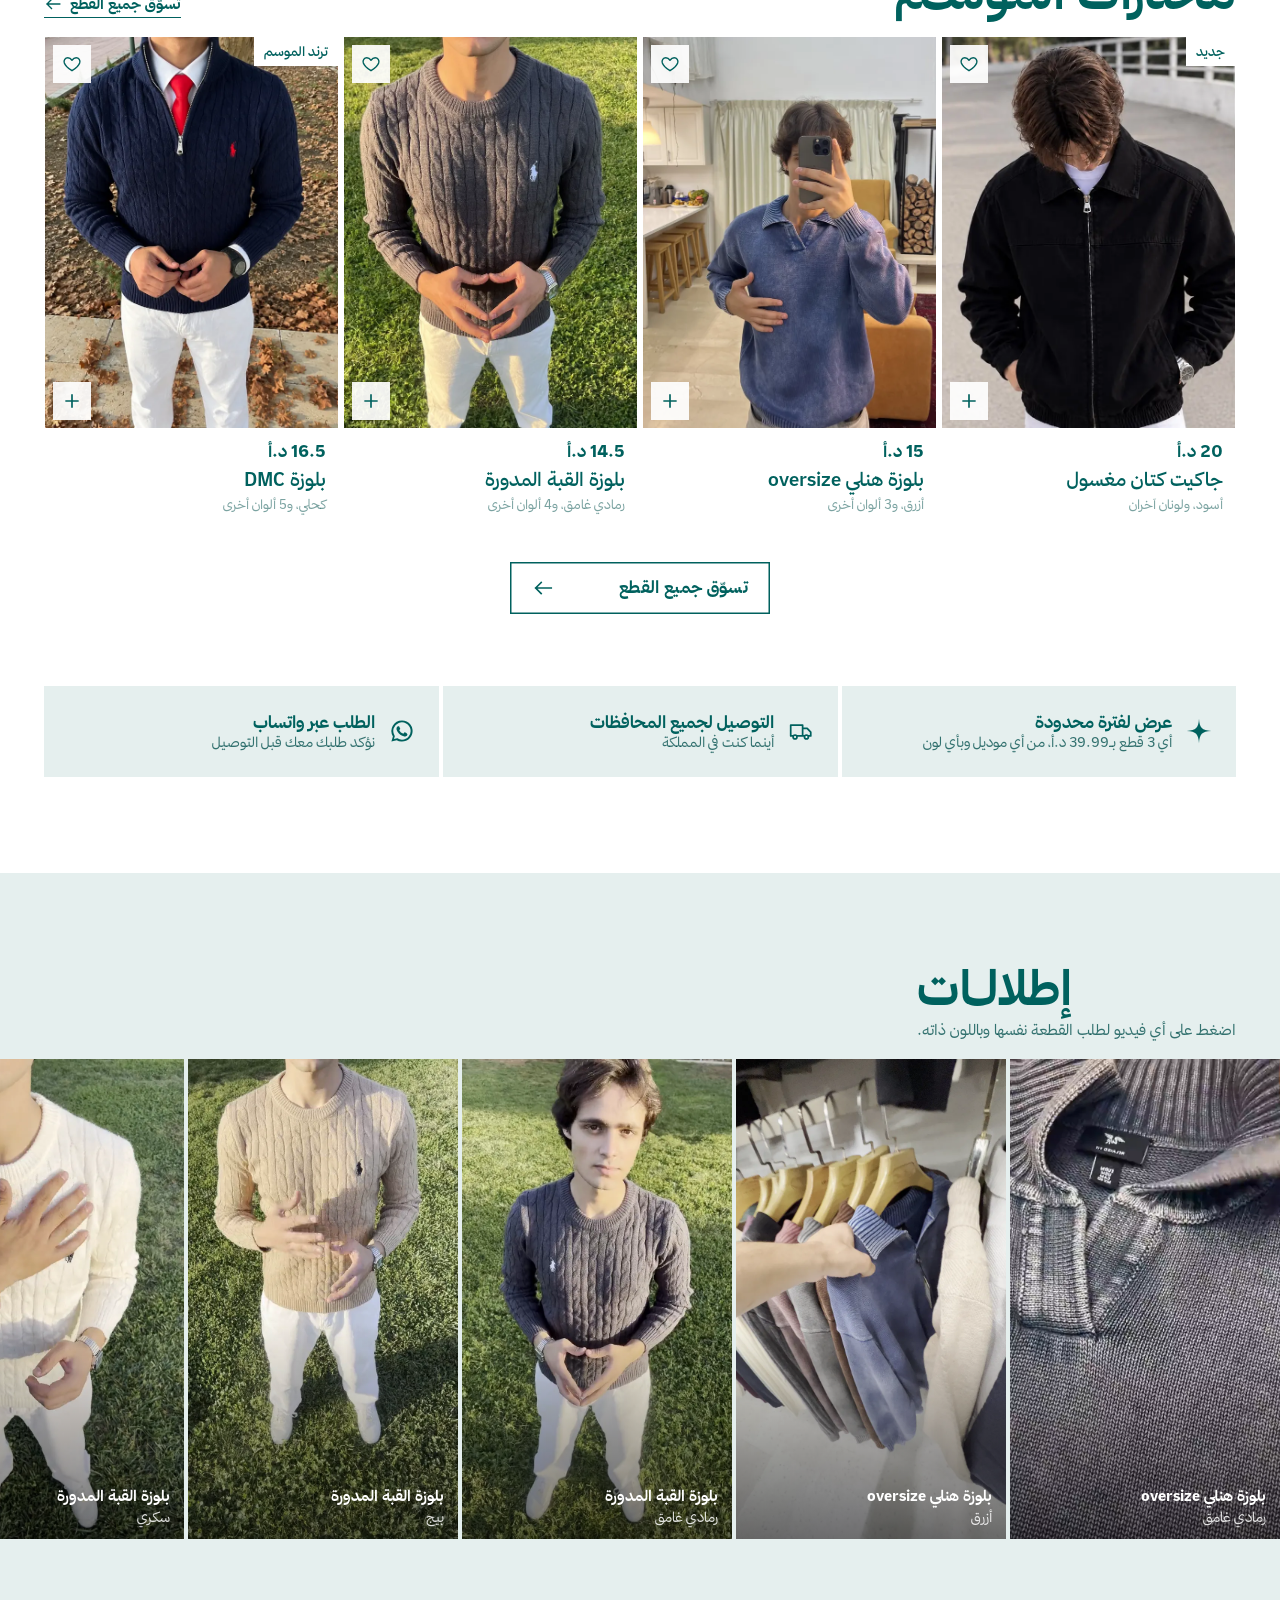
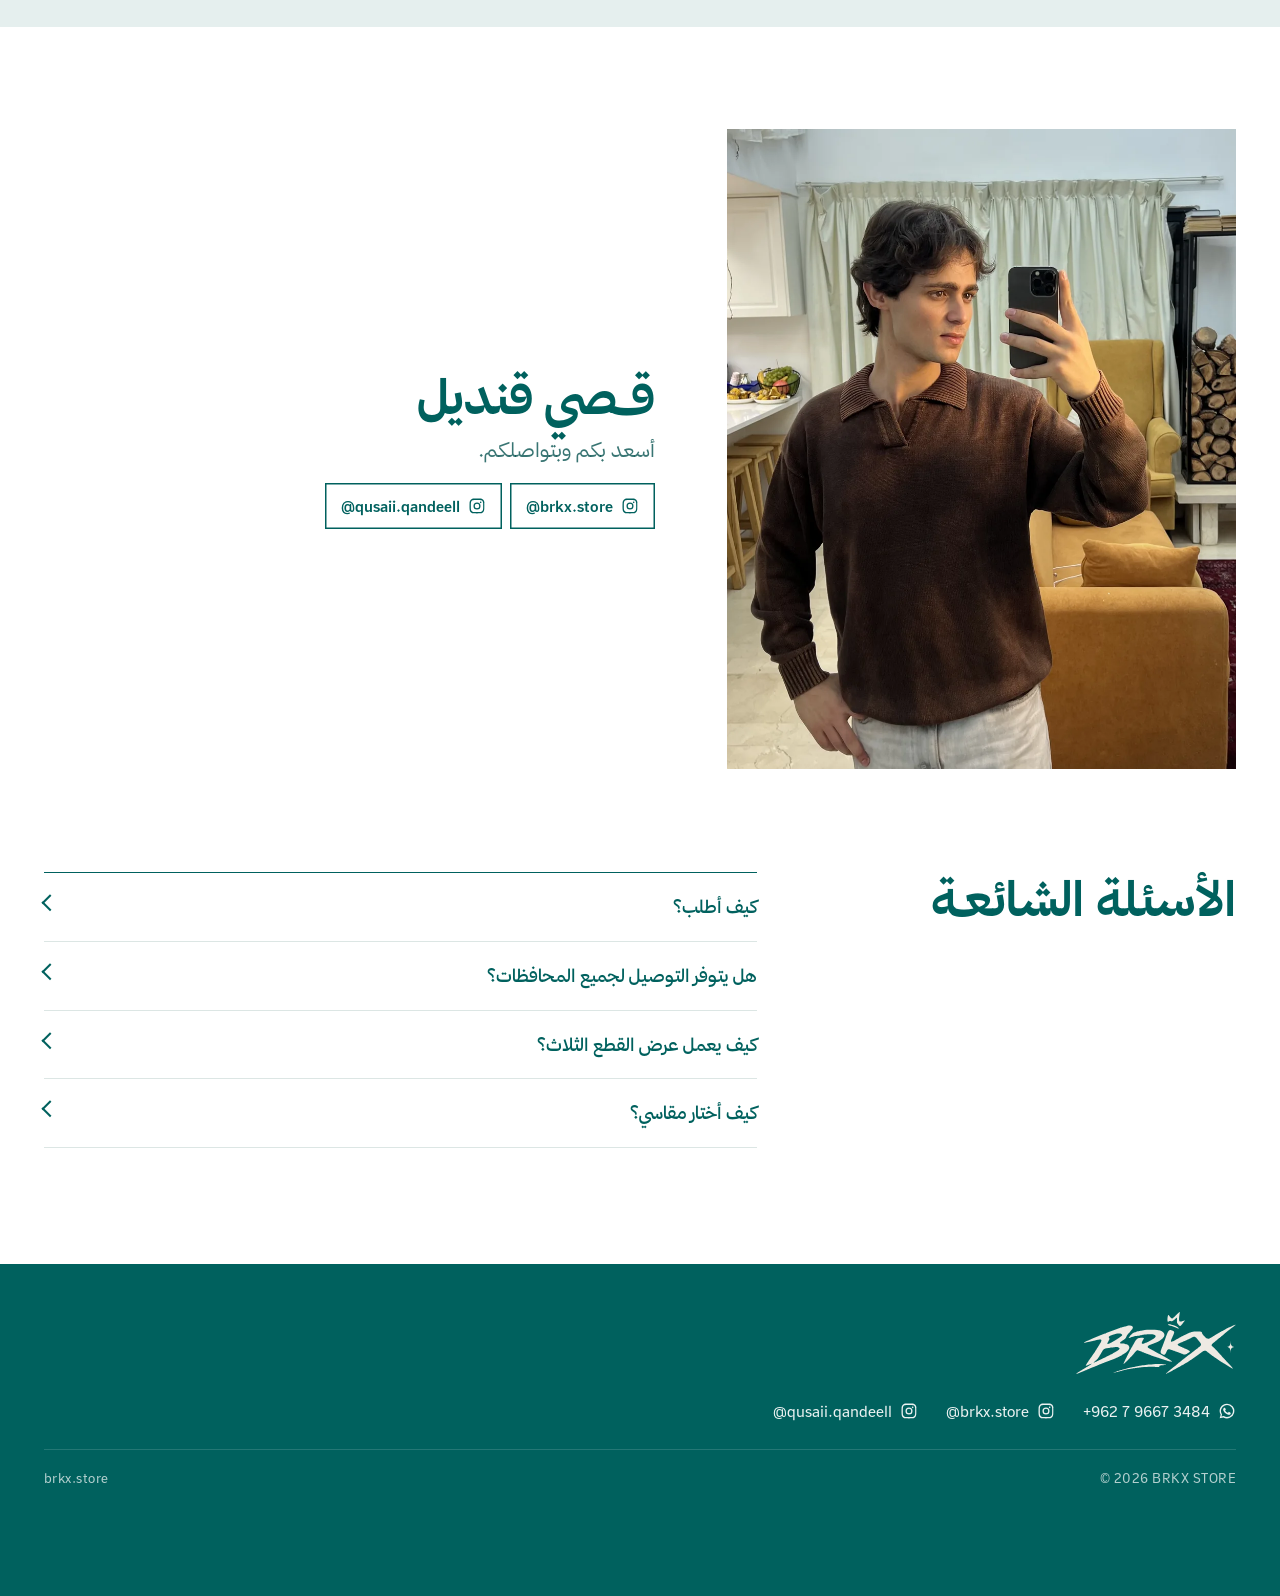
==== commit e7756312: "Add washed boxy jacket" ====
--- a/index.html
+++ b/index.html
@@ -4,7 +4,7 @@
 <meta charset="utf-8">
 <meta name="viewport" content="width=device-width, initial-scale=1, viewport-fit=cover">
 <title>BRKX STORE</title>
-<meta name="description" content="BRKX STORE - متجر ملابس في الأردن. بلوزة هنلي oversize، بلوزة القبة المدورة، وبلوزة DMC. مقاسات من M إلى XXL. توصيل لجميع محافظات المملكة، والطلب عبر واتساب.">
+<meta name="description" content="BRKX STORE - متجر ملابس في الأردن. جاكيت كتان مغسول، بلوزة هنلي oversize، بلوزة القبة المدورة، وبلوزة DMC. مقاسات من M إلى XXL. توصيل لجميع محافظات المملكة، والطلب عبر واتساب.">
 <meta name="theme-color" content="#FFFFFF">
 <meta property="og:type" content="website">
 <meta property="og:title" content="BRKX STORE">
@@ -17,7 +17,7 @@
 <link rel="apple-touch-icon" href="assets/img/apple-touch-icon.png">
 <link rel="preload" href="assets/fonts/thmanyah-sans-regular.woff2" as="font" type="font/woff2" crossorigin>
 <link rel="preload" href="assets/fonts/thmanyah-sans-bold.woff2" as="font" type="font/woff2" crossorigin>
-<link rel="stylesheet" href="assets/css/style.css?v=20261117-2">
+<link rel="stylesheet" href="assets/css/style.css?v=20261117-3">
 <script>
   (function () {
     try {
@@ -228,7 +228,7 @@
   <symbol id="check" viewBox="0 0 24 24"><path d="M5 12.5l4.2 4.2L19 7" fill="none" stroke="currentColor" stroke-width="2.2" stroke-linecap="round" stroke-linejoin="round"/></symbol>
 </svg>
 
-<script src="assets/js/products.js?v=20261117-2" defer></script>
-<script src="assets/js/store.js?v=20261117-2" defer></script>
+<script src="assets/js/products.js?v=20261117-3" defer></script>
+<script src="assets/js/store.js?v=20261117-3" defer></script>
 </body>
 </html>
--- a/assets/css/style.css
+++ b/assets/css/style.css
@@ -677,3 +677,7 @@
 @media (max-width: 520px) { .featured .head__link { display: none; } }
 .shop--page { padding-top: 24px; }
 .crumbs--page { margin-bottom: 14px; }
+
+/* four styles: 2 columns on phones, 4 on desktop */
+.tiles { grid-template-columns: repeat(2, minmax(0, 1fr)); }
+@media (min-width: 900px) { .tiles { grid-template-columns: repeat(4, minmax(0, 1fr)); } }
